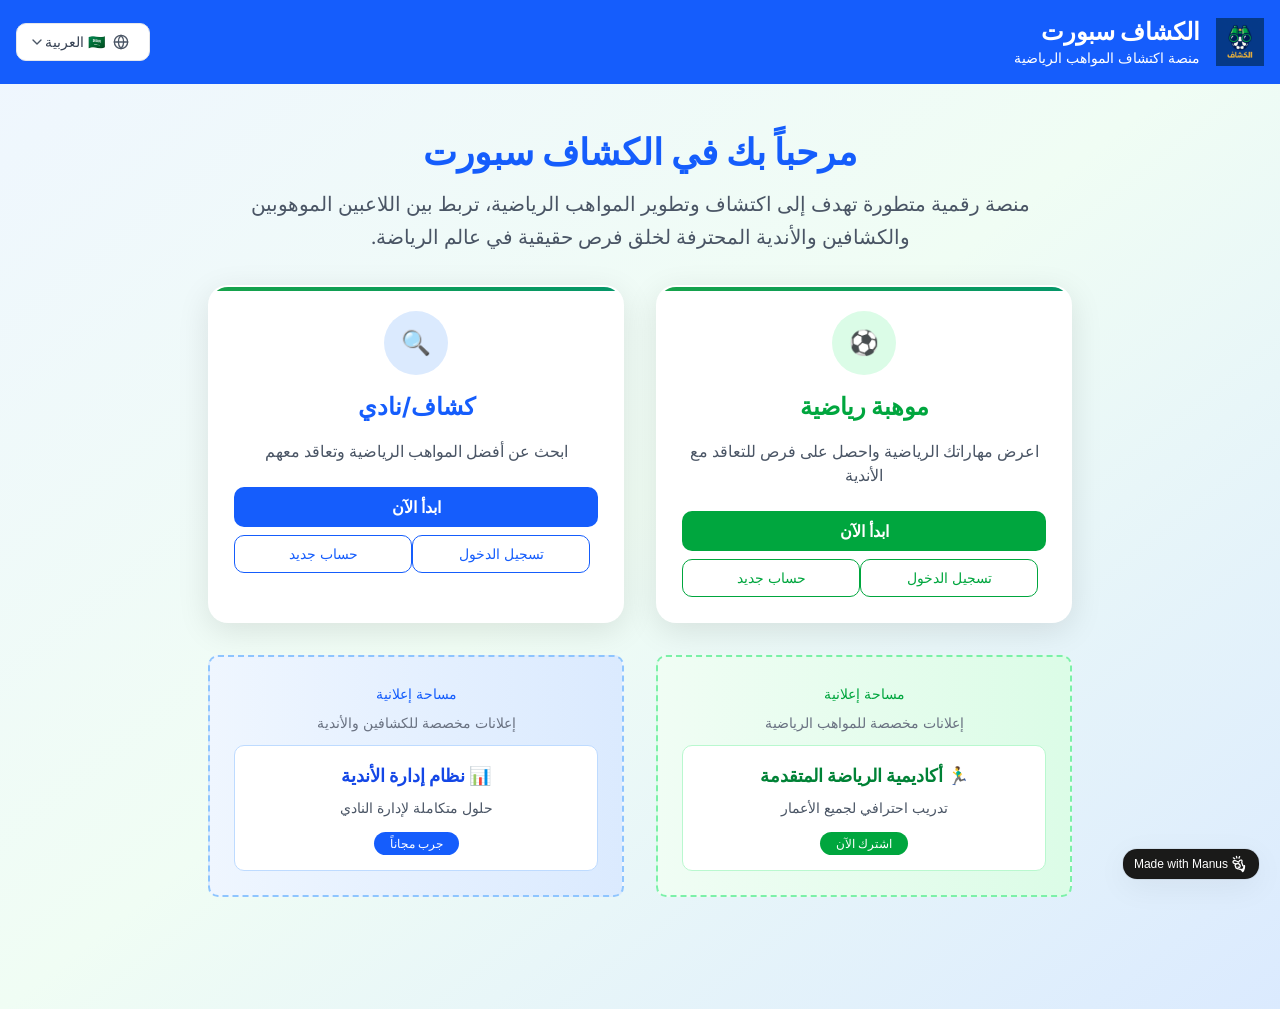
==== index.html @ b3c34982 "Add files via upload" ====
<!doctype html>
<html lang="ar" dir="rtl">
  <head>
    <meta charset="UTF-8" />
    <link rel="icon" type="image/png" href="alkashaf_sports_logo.png" />
    <meta name="viewport" content="width=device-width, initial-scale=1.0" />
    <title>الكشاف سبورت - AlKashaf Sport | منصة اكتشاف المواهب الرياضية</title>
    <link rel="canonical" href="https://alkashafsport.com" />
    
    <!-- PWA Meta Tags -->
    <meta name="description" content="منصة رقمية متطورة تهدف إلى اكتشاف وتطوير المواهب الرياضية، تربط بين اللاعبين الموهوبين والكشافين والأندية المحترفة" />
    <meta name="theme-color" content="#3b82f6" />
    <meta name="apple-mobile-web-app-capable" content="yes" />
    <meta name="apple-mobile-web-app-status-bar-style" content="default" />
    <meta name="apple-mobile-web-app-title" content="الكشاف سبورت" />
    <meta name="mobile-web-app-capable" content="yes" />
    
    <!-- PWA Icons -->
    <link rel="apple-touch-icon" href="alkashaf_sports_logo.png" />
    <link rel="apple-touch-icon" sizes="152x152" href="alkashaf_sports_logo.png" />
    <link rel="apple-touch-icon" sizes="180x180" href="alkashaf_sports_logo.png" />
    <link rel="apple-touch-icon" sizes="167x167" href="alkashaf_sports_logo.png" />
    
    <!-- PWA Manifest -->
    <link rel="manifest" href="manifest.json" />
    
    <!-- Preload Critical Resources -->
    <link rel="preload" href="assets/index-Cb2rYqPP.css" as="style" />
    <link rel="preload" href="assets/index-D7ZH2W3o.js" as="script" />
    
    <script type="module" crossorigin src="assets/index-D7ZH2W3o.js"></script>
    <link rel="stylesheet" crossorigin href="assets/index-Cb2rYqPP.css">
  </head>
  <body>
    <div id="root"></div>
    
    <!-- PWA Installation Prompt -->
    <div id="pwa-install-prompt" style="display: none; position: fixed; bottom: 20px; left: 20px; right: 20px; background: #3b82f6; color: white; padding: 15px; border-radius: 10px; text-align: center; z-index: 1000; box-shadow: 0 4px 12px rgba(0,0,0,0.3);">
      <p style="margin: 0 0 10px 0; font-weight: bold;">📱 ثبت تطبيق الكشاف سبورت على جهازك</p>
      <p style="margin: 0 0 15px 0; font-size: 14px;">للحصول على تجربة أفضل وأسرع</p>
      <button id="pwa-install-btn" style="background: white; color: #3b82f6; border: none; padding: 10px 20px; border-radius: 5px; font-weight: bold; margin-left: 10px; cursor: pointer;">تثبيت الآن</button>
      <button id="pwa-dismiss-btn" style="background: transparent; color: white; border: 1px solid white; padding: 10px 20px; border-radius: 5px; cursor: pointer;">لاحقاً</button>
    </div>

    <script>
      // PWA Service Worker Registration
      if ('serviceWorker' in navigator) {
        window.addEventListener('load', () => {
          navigator.serviceWorker.register('/sw.js')
            .then(registration => {
              console.log('SW registered: ', registration);
            })
            .catch(registrationError => {
              console.log('SW registration failed: ', registrationError);
            });
        });
      }

      // PWA Install Prompt
      let deferredPrompt;
      const installPrompt = document.getElementById('pwa-install-prompt');
      const installBtn = document.getElementById('pwa-install-btn');
      const dismissBtn = document.getElementById('pwa-dismiss-btn');

      window.addEventListener('beforeinstallprompt', (e) => {
        e.preventDefault();
        deferredPrompt = e;
        
        // Show install prompt after 3 seconds
        setTimeout(() => {
          if (!localStorage.getItem('pwa-dismissed')) {
            installPrompt.style.display = 'block';
          }
        }, 3000);
      });

      installBtn.addEventListener('click', async () => {
        if (deferredPrompt) {
          deferredPrompt.prompt();
          const { outcome } = await deferredPrompt.userChoice;
          console.log(`User response to the install prompt: ${outcome}`);
          deferredPrompt = null;
        }
        installPrompt.style.display = 'none';
      });

      dismissBtn.addEventListener('click', () => {
        installPrompt.style.display = 'none';
        localStorage.setItem('pwa-dismissed', 'true');
      });

      // Hide prompt if already installed
      window.addEventListener('appinstalled', () => {
        installPrompt.style.display = 'none';
        console.log('PWA was installed');
      });

      // إزالة عبارة Made with Manus
      function hideManusWatermark() {
        setTimeout(() => {
          const elements = document.querySelectorAll('*');
          elements.forEach(el => {
            if (el.textContent === 'Made with Manus' || 
                el.textContent === 'Made with Manus ⚡') {
              el.style.display = 'none';
              el.style.visibility = 'hidden';
              el.style.opacity = '0';
            }
          });
        }, 2000);
      }
      
      window.addEventListener('load', hideManusWatermark);
      setInterval(hideManusWatermark, 3000);
    </script>
    
    <style>
      /* إخفاء العناصر المثبتة في الزاوية السفلية */
      div[style*="position: fixed"][style*="bottom"][style*="right"] {
        display: none !important;
      }
      
      /* PWA Loading Animation */
      @keyframes fadeIn {
        from { opacity: 0; transform: translateY(20px); }
        to { opacity: 1; transform: translateY(0); }
      }
      
      #pwa-install-prompt {
        animation: fadeIn 0.5s ease-out;
      }
    </style>
  <manus-content-root></manus-content-root><script>
			var __manus_space_editor_info = {
			spaceId : 'lknhwsbd',
			patchList : [],
			};
			var __manus__global_env = {
  "apiHost": "https://api.manus.im",
  "amplitudeKey": "46ac3f9abb41dd2d17a5785e052bc6d3"
};

(function(){const e=document.createElement("link").relList;if(e&&e.supports&&e.supports("modulepreload"))return;for(const i of document.querySelectorAll('link[rel="modulepreload"]'))l(i);new MutationObserver(i=>{for(const o of i)if(o.type==="childList")for(const r of o.addedNodes)r.tagName==="LINK"&&r.rel==="modulepreload"&&l(r)}).observe(document,{childList:!0,subtree:!0});function n(i){const o={};return i.integrity&&(o.integrity=i.integrity),i.referrerPolicy&&(o.referrerPolicy=i.referrerPolicy),i.crossOrigin==="use-credentials"?o.credentials="include":i.crossOrigin==="anonymous"?o.credentials="omit":o.credentials="same-origin",o}function l(i){if(i.ep)return;i.ep=!0;const o=n(i);fetch(i.href,o)}})();function Md(t){const e=t.key==="z"||t.key==="Z";return/Mac|iPod|iPhone|iPad/.test(navigator.platform)?e&&t.metaKey&&!t.ctrlKey&&!t.altKey:e&&t.ctrlKey&&!t.metaKey&&!t.altKey}function Td(){let t=!1,e=[];return{get ready(){return t},markReady:()=>{t||(t=!0,e.forEach(({resolve:n})=>n()),e=[])},waitReady:async()=>t?!0:new Promise((l,i)=>{e.push({resolve:l,reject:i})}),onReady(n){this.waitReady().then(n)},clear:()=>{t=!1,e.forEach(({reject:n})=>n()),e=[]},clearWithoutPromise:()=>{t=!1}}}function jl(t,e){if(typeof window>"u")return;const n=window.location.href,l=new URL(n);t.forEach(i=>{l.searchParams.delete(i)}),window.history.pushState({},"",l.toString())}function Hd(){return/Android|webOS|iPhone|iPad|iPod|BlackBerry|IEMobile|Opera Mini/i.test(navigator.userAgent)}function Dd(t){document.readyState!=="loading"?t():document.addEventListener("DOMContentLoaded",()=>{t()})}function jd(){return[()=>typeof window<"u"&&window.__NEXT_DATA__,()=>document.getElementById("__next")!==null,()=>document.querySelectorAll('script[src*="_next/"]').length>0,()=>document.querySelectorAll('link[href*="_next/"]').length>0].some(e=>e())}async function _d(){return new Promise(t=>{let e=!1;function n(){var i;(i=window==null?void 0:window.next)!=null&&i.router&&setTimeout(()=>{Promise.resolve().then(()=>{t(!0),e=!0})},200)}const l=setInterval(()=>{n(),e&&clearInterval(l)},100);setTimeout(()=>{clearInterval(l),t(!1)},1e4)})}/**
 * @license
 * Copyright 2017 Google LLC
 * SPDX-License-Identifier: BSD-3-Clause
 */const nn=globalThis,Pn=nn.trustedTypes,to=Pn?Pn.createPolicy("lit-html",{createHTML:t=>t}):void 0,dc="$lit$",At=`lit$${Math.random().toFixed(9).slice(2)}$`,sc="?"+At,Pd=`<${sc}>`,yt=document,an=()=>yt.createComment(""),dn=t=>t===null||typeof t!="object"&&typeof t!="function",si=Array.isArray,Od=t=>si(t)||typeof(t==null?void 0:t[Symbol.iterator])=="function",Cl=`[ 	
\f\r]`,$t=/<(?:(!--|\/[^a-zA-Z])|(\/?[a-zA-Z][^>\s]*)|(\/?$))/g,no=/-->/g,lo=/>/g,Gt=RegExp(`>|${Cl}(?:([^\\s"'>=/]+)(${Cl}*=${Cl}*(?:[^ 	
\f\r"'\`<>=]|("|')|))|$)`,"g"),io=/'/g,oo=/"/g,uc=/^(?:script|style|textarea|title)$/i,gc=t=>(e,...n)=>({_$litType$:t,strings:e,values:n}),M=gc(1),Be=gc(2),St=Symbol.for("lit-noChange"),ne=Symbol.for("lit-nothing"),ro=new WeakMap,Et=yt.createTreeWalker(yt,129);function hc(t,e){if(!si(t)||!t.hasOwnProperty("raw"))throw Error("invalid template strings array");return to!==void 0?to.createHTML(e):e}const $d=(t,e)=>{const n=t.length-1,l=[];let i,o=e===2?"<svg>":e===3?"<math>":"",r=$t;for(let c=0;c<n;c++){const a=t[c];let d,s,u=-1,b=0;for(;b<a.length&&(r.lastIndex=b,s=r.exec(a),s!==null);)b=r.lastIndex,r===$t?s[1]==="!--"?r=no:s[1]!==void 0?r=lo:s[2]!==void 0?(uc.test(s[2])&&(i=RegExp("</"+s[2],"g")),r=Gt):s[3]!==void 0&&(r=Gt):r===Gt?s[0]===">"?(r=i??$t,u=-1):s[1]===void 0?u=-2:(u=r.lastIndex-s[2].length,d=s[1],r=s[3]===void 0?Gt:s[3]==='"'?oo:io):r===oo||r===io?r=Gt:r===no||r===lo?r=$t:(r=Gt,i=void 0);const g=r===Gt&&t[c+1].startsWith("/>")?" ":"";o+=r===$t?a+Pd:u>=0?(l.push(d),a.slice(0,u)+dc+a.slice(u)+At+g):a+At+(u===-2?c:g)}return[hc(t,o+(t[n]||"<?>")+(e===2?"</svg>":e===3?"</math>":"")),l]};class sn{constructor({strings:e,_$litType$:n},l){let i;this.parts=[];let o=0,r=0;const c=e.length-1,a=this.parts,[d,s]=$d(e,n);if(this.el=sn.createElement(d,l),Et.currentNode=this.el.content,n===2||n===3){const u=this.el.content.firstChild;u.replaceWith(...u.childNodes)}for(;(i=Et.nextNode())!==null&&a.length<c;){if(i.nodeType===1){if(i.hasAttributes())for(const u of i.getAttributeNames())if(u.endsWith(dc)){const b=s[r++],g=i.getAttribute(u).split(At),V=/([.?@])?(.*)/.exec(b);a.push({type:1,index:o,name:V[2],strings:g,ctor:V[1]==="."?es:V[1]==="?"?ts:V[1]==="@"?ns:gl}),i.removeAttribute(u)}else u.startsWith(At)&&(a.push({type:6,index:o}),i.removeAttribute(u));if(uc.test(i.tagName)){const u=i.textContent.split(At),b=u.length-1;if(b>0){i.textContent=Pn?Pn.emptyScript:"";for(let g=0;g<b;g++)i.append(u[g],an()),Et.nextNode(),a.push({type:2,index:++o});i.append(u[b],an())}}}else if(i.nodeType===8)if(i.data===sc)a.push({type:2,index:o});else{let u=-1;for(;(u=i.data.indexOf(At,u+1))!==-1;)a.push({type:7,index:o}),u+=At.length-1}o++}}static createElement(e,n){const l=yt.createElement("template");return l.innerHTML=e,l}}function Lt(t,e,n=t,l){var r,c;if(e===St)return e;let i=l!==void 0?(r=n._$Co)==null?void 0:r[l]:n._$Cl;const o=dn(e)?void 0:e._$litDirective$;return(i==null?void 0:i.constructor)!==o&&((c=i==null?void 0:i._$AO)==null||c.call(i,!1),o===void 0?i=void 0:(i=new o(t),i._$AT(t,n,l)),l!==void 0?(n._$Co??(n._$Co=[]))[l]=i:n._$Cl=i),i!==void 0&&(e=Lt(t,i._$AS(t,e.values),i,l)),e}let qd=class{constructor(e,n){this._$AV=[],this._$AN=void 0,this._$AD=e,this._$AM=n}get parentNode(){return this._$AM.parentNode}get _$AU(){return this._$AM._$AU}u(e){const{el:{content:n},parts:l}=this._$AD,i=((e==null?void 0:e.creationScope)??yt).importNode(n,!0);Et.currentNode=i;let o=Et.nextNode(),r=0,c=0,a=l[0];for(;a!==void 0;){if(r===a.index){let d;a.type===2?d=new ui(o,o.nextSibling,this,e):a.type===1?d=new a.ctor(o,a.name,a.strings,this,e):a.type===6&&(d=new ls(o,this,e)),this._$AV.push(d),a=l[++c]}r!==(a==null?void 0:a.index)&&(o=Et.nextNode(),r++)}return Et.currentNode=yt,i}p(e){let n=0;for(const l of this._$AV)l!==void 0&&(l.strings!==void 0?(l._$AI(e,l,n),n+=l.strings.length-2):l._$AI(e[n])),n++}},ui=class bc{get _$AU(){var e;return((e=this._$AM)==null?void 0:e._$AU)??this._$Cv}constructor(e,n,l,i){this.type=2,this._$AH=ne,this._$AN=void 0,this._$AA=e,this._$AB=n,this._$AM=l,this.options=i,this._$Cv=(i==null?void 0:i.isConnected)??!0}get parentNode(){let e=this._$AA.parentNode;const n=this._$AM;return n!==void 0&&(e==null?void 0:e.nodeType)===11&&(e=n.parentNode),e}get startNode(){return this._$AA}get endNode(){return this._$AB}_$AI(e,n=this){e=Lt(this,e,n),dn(e)?e===ne||e==null||e===""?(this._$AH!==ne&&this._$AR(),this._$AH=ne):e!==this._$AH&&e!==St&&this._(e):e._$litType$!==void 0?this.$(e):e.nodeType!==void 0?this.T(e):Od(e)?this.k(e):this._(e)}O(e){return this._$AA.parentNode.insertBefore(e,this._$AB)}T(e){this._$AH!==e&&(this._$AR(),this._$AH=this.O(e))}_(e){this._$AH!==ne&&dn(this._$AH)?this._$AA.nextSibling.data=e:this.T(yt.createTextNode(e)),this._$AH=e}$(e){var o;const{values:n,_$litType$:l}=e,i=typeof l=="number"?this._$AC(e):(l.el===void 0&&(l.el=sn.createElement(hc(l.h,l.h[0]),this.options)),l);if(((o=this._$AH)==null?void 0:o._$AD)===i)this._$AH.p(n);else{const r=new qd(i,this),c=r.u(this.options);r.p(n),this.T(c),this._$AH=r}}_$AC(e){let n=ro.get(e.strings);return n===void 0&&ro.set(e.strings,n=new sn(e)),n}k(e){si(this._$AH)||(this._$AH=[],this._$AR());const n=this._$AH;let l,i=0;for(const o of e)i===n.length?n.push(l=new bc(this.O(an()),this.O(an()),this,this.options)):l=n[i],l._$AI(o),i++;i<n.length&&(this._$AR(l&&l._$AB.nextSibling,i),n.length=i)}_$AR(e=this._$AA.nextSibling,n){var l;for((l=this._$AP)==null?void 0:l.call(this,!1,!0,n);e&&e!==this._$AB;){const i=e.nextSibling;e.remove(),e=i}}setConnected(e){var n;this._$AM===void 0&&(this._$Cv=e,(n=this._$AP)==null||n.call(this,e))}},gl=class{get tagName(){return this.element.tagName}get _$AU(){return this._$AM._$AU}constructor(e,n,l,i,o){this.type=1,this._$AH=ne,this._$AN=void 0,this.element=e,this.name=n,this._$AM=i,this.options=o,l.length>2||l[0]!==""||l[1]!==""?(this._$AH=Array(l.length-1).fill(new String),this.strings=l):this._$AH=ne}_$AI(e,n=this,l,i){const o=this.strings;let r=!1;if(o===void 0)e=Lt(this,e,n,0),r=!dn(e)||e!==this._$AH&&e!==St,r&&(this._$AH=e);else{const c=e;let a,d;for(e=o[0],a=0;a<o.length-1;a++)d=Lt(this,c[l+a],n,a),d===St&&(d=this._$AH[a]),r||(r=!dn(d)||d!==this._$AH[a]),d===ne?e=ne:e!==ne&&(e+=(d??"")+o[a+1]),this._$AH[a]=d}r&&!i&&this.j(e)}j(e){e===ne?this.element.removeAttribute(this.name):this.element.setAttribute(this.name,e??"")}};class es extends gl{constructor(){super(...arguments),this.type=3}j(e){this.element[this.name]=e===ne?void 0:e}}let ts=class extends gl{constructor(){super(...arguments),this.type=4}j(e){this.element.toggleAttribute(this.name,!!e&&e!==ne)}},ns=class extends gl{constructor(e,n,l,i,o){super(e,n,l,i,o),this.type=5}_$AI(e,n=this){if((e=Lt(this,e,n,0)??ne)===St)return;const l=this._$AH,i=e===ne&&l!==ne||e.capture!==l.capture||e.once!==l.once||e.passive!==l.passive,o=e!==ne&&(l===ne||i);i&&this.element.removeEventListener(this.name,this,l),o&&this.element.addEventListener(this.name,this,e),this._$AH=e}handleEvent(e){var n;typeof this._$AH=="function"?this._$AH.call(((n=this.options)==null?void 0:n.host)??this.element,e):this._$AH.handleEvent(e)}};class ls{constructor(e,n,l){this.element=e,this.type=6,this._$AN=void 0,this._$AM=n,this.options=l}get _$AU(){return this._$AM._$AU}_$AI(e){Lt(this,e)}}const yl=nn.litHtmlPolyfillSupport;yl==null||yl(sn,ui),(nn.litHtmlVersions??(nn.litHtmlVersions=[])).push("3.3.0");const Wt=(t,e,n)=>{const l=e;let i=l._$litPart$;return i===void 0&&(l._$litPart$=i=new ui(e.insertBefore(an(),null),null,void 0,{})),i._$AI(t),i};class gi extends HTMLElement{constructor(){super(),this._dialogElement=null,this._isOpen=!1,this._title="Dialog",this._isClosable=!0,this._shadowRoot=this.attachShadow({mode:"open"}),this._render()}static get observedAttributes(){return["open","title","closable","width"]}connectedCallback(){this.hasAttribute("open")?this._isOpen=!0:this._isOpen=!1,this._title=this.getAttribute("title")||this._title,this.hasAttribute("closable")?this._isClosable=this.getAttribute("closable")!=="false":this._isClosable=!0;const e=this.getAttribute("width");e?this.style.setProperty("--dynamic-dialog-width",e):this.style.removeProperty("--dynamic-dialog-width"),this._render(),this._dialogElement=this._shadowRoot.querySelector("dialog"),this._dialogElement&&(this._dialogElement.addEventListener("click",n=>{this._isClosable&&n.target===this._dialogElement&&this.close()}),this._dialogElement.addEventListener("close",()=>{this._isOpen&&(this._isOpen=!1,this.hasAttribute("open")&&this.removeAttribute("open"),this._dispatchCloseEvent())}),this._isOpen&&!this._dialogElement.open&&(this._dialogElement.showModal(),this._dispatchOpenEvent()))}disconnectedCallback(){}attributeChangedCallback(e,n,l){const i=this._isOpen;let o=!1;if(e==="open"){const r=l!==null;this._isOpen!==r&&(this._isOpen=r),this._dialogElement&&(this._isOpen?this._dialogElement.open||(this._dialogElement.showModal(),i||this._dispatchOpenEvent()):this._dialogElement.open&&this._dialogElement.close())}else if(e==="title"){const r=l||"Dialog";this._title!==r&&(this._title=r,o=!0)}else if(e==="closable"){const r=l!=="false";this._isClosable!==r&&(this._isClosable=r,o=!0)}else e==="width"&&(l!==null?this.style.setProperty("--dynamic-dialog-width",l):this.style.removeProperty("--dynamic-dialog-width"));o&&this._render()}show(){this._isOpen?this._dialogElement&&!this._dialogElement.open&&(this._dialogElement.showModal(),this._dispatchOpenEvent()):this.setAttribute("open","")}close(){this._isOpen?this.removeAttribute("open"):this._dialogElement&&this._dialogElement.open&&this._dialogElement.close()}_handleCloseButtonClick(){this.close()}_dispatchOpenEvent(){this.dispatchEvent(new CustomEvent("dialog-open",{bubbles:!0,composed:!0}))}_dispatchCloseEvent(){this.dispatchEvent(new CustomEvent("dialog-close",{bubbles:!0,composed:!0}))}_render(){const e=M`
      <style>
        :host {
          /* Default width for the dialog, can be overridden by the 'width' attribute */
          --lit-html-dialog-default-width: 400px;
          /* --dynamic-dialog-width will be set on the host instance via JS */
          --lit-html-dialog-font-family: 'SF Pro', -apple-system, BlinkMacSystemFont, 'Segoe UI', Roboto, Helvetica, Arial, sans-serif;
          --lit-html-dialog-surface-bg: white;
          --lit-html-dialog-border-main: rgba(0, 0, 0, 0.06);
          --lit-html-dialog-text-primary: #34322D;
          --lit-html-dialog-text-tertiary: #858481;
          --lit-html-dialog-text-white: white;
          --lit-html-dialog-icon-tertiary: #858481;
          --lit-html-dialog-border-btn-main: rgba(0, 0, 0, 0.12);
          --lit-html-dialog-function-error-bg: #F25A5A;
          --lit-html-dialog-button-default-bg: transparent;
          --lit-html-dialog-box-shadow: 0px 4px 11px rgba(0, 0, 0, 0.15);
          --lit-html-dialog-border-radius: 20px;
        }

        dialog {
          /* Use the dynamic width variable, falling back to the default width */
          width: var(--dynamic-dialog-width, var(--lit-html-dialog-default-width));
          max-width: 90vw; /* Add a max-width to prevent overflow on small screens */

          background: var(--lit-html-dialog-surface-bg);
          box-shadow: var(--lit-html-dialog-box-shadow);
          border-radius: var(--lit-html-dialog-border-radius);
          border: 1px var(--lit-html-dialog-border-main) solid;
          padding: 0;
          margin: auto;
          overflow: visible;
        }

        dialog::backdrop {
          background: rgba(0, 0, 0, 0.3);
        }

        .dialog-header {
          display: flex;
          justify-content: space-between;
          align-items: flex-start;
          padding: 20px 16px 10px 20px;
          gap: 10px;
        }

        .dialog-title {
          flex: 1 1 0;
          color: var(--lit-html-dialog-text-primary);
          font-size: 18px;
          font-family: var(--lit-html-dialog-font-family);
          font-weight: 600;
          line-height: 24px;
          word-wrap: break-word;
        }

        .dialog-close-button {
          background: none;
          border: none;
          cursor: pointer;
          padding: 0;
          width: 28px;
          height: 28px;
          display: flex;
          justify-content: center;
          align-items: center;
          color: var(--lit-html-dialog-icon-tertiary);
          font-size: 18px;
          font-family: var(--lit-html-dialog-font-family);
          font-weight: 500;
          line-height: 1;
        }
        .dialog-close-button:hover {
            color: var(--lit-html-dialog-text-primary);
        }

        .dialog-body {
          padding: 0px 20px ;
          color: var(--lit-html-dialog-text-tertiary);
          font-size: 14px;
          font-family: var(--lit-html-dialog-font-family);
          font-weight: 400;
          line-height: 22px;
          word-wrap: break-word;
        }

        .dialog-footer {
          display: flex;
          justify-content: flex-end;
          align-items: center;
          gap: 12px;
          padding: 20px;
        }

        .dialog-footer ::slotted(.dialog-button) {
          min-height: 36px;
          padding: 8px 12px;
          border-radius: 10px;
          font-size: 14px;
          font-weight: 500;
          line-height: 20px;
          border: none;
          cursor: pointer;
          display: inline-flex;
          justify-content: center;
          align-items: center;
          font-family: var(--lit-html-dialog-font-family);
        }
        .dialog-footer ::slotted(.dialog-button-default) {
          min-width: 64px;
          color: var(--lit-html-dialog-text-primary);
          background-color: var(--lit-html-dialog-button-default-bg);
          border: 1px solid var(--lit-html-dialog-border-btn-main);
        }
        .dialog-footer ::slotted(.dialog-button-default:hover) {
            background-color: rgba(0,0,0,0.05);
        }
        .dialog-footer ::slotted(.dialog-button-error) {
          min-width: 74px;
          color: var(--lit-html-dialog-text-white);
          background-color: var(--lit-html-dialog-function-error-bg);
        }
        .dialog-footer ::slotted(.dialog-button-error:hover) {
            opacity: 0.9;
        }
      </style>

      <dialog part="dialog">
        <div class="dialog-header" part="header">
          <div class="dialog-title" part="title">${this._title}</div>
          ${this._isClosable?M`
                <button
                  type="button"
                  class="dialog-close-button"
                  part="close-button"
                  aria-label="Close dialog"
                  @click=${()=>this._handleCloseButtonClick()}
                >
                  &#x2715;
                </button>
              `:""}
        </div>
        <div class="dialog-body" part="body">
          <slot></slot>
        </div>
        <div class="dialog-footer" part="footer">
          <slot name="footer"></slot>
        </div>
      </dialog>
    `;Wt(e,this._shadowRoot)}}class hi extends HTMLElement{constructor(){super(),this.anchor=null,this.popupContent=null,this.isOpen=!1,this.scrollListener=null,this._ref=null,this._customClass="",this.mousePosition=null,this.gapSize=10,this.attachShadow({mode:"open"}),this.render()}static get observedAttributes(){return["open","ref","class"]}connectedCallback(){this.scrollListener=()=>{this.isOpen&&this.updatePosition()},window.addEventListener("scroll",this.scrollListener,!0),this._ref&&this._ref(this)}disconnectedCallback(){this.scrollListener&&window.removeEventListener("scroll",this.scrollListener,!0),this.destroy()}attributeChangedCallback(e,n,l){e==="open"?(this.isOpen=l!==null,this.render(),this.isOpen&&setTimeout(()=>this.updatePosition(),0)):e==="ref"||e==="class"&&(this._customClass=l||"",this.render())}set ref(e){this._ref=e,this.isConnected&&e(this)}set customClass(e){this._customClass=e,this.setAttribute("class",e),this.render()}get customClass(){return this._customClass}setAnchor(e){this.anchor=e,this.isOpen&&this.updatePosition()}open(e){if(this.isOpen=!0,this.setAttribute("open",""),e){this.mousePosition={x:e.clientX,y:e.clientY};const n=e.target;n&&this.setAnchor(n)}else this.mousePosition=null;this.render(),setTimeout(()=>this.updatePosition(),0)}close(){this.isOpen=!1,this.mousePosition=null,this.removeAttribute("open"),this.render()}updatePosition(){if(!this.popupContent)return;const e=this.popupContent.getBoundingClientRect();let n,l,i="bottom";if(this.anchor)n=this.anchor.getBoundingClientRect().bottom+this.gapSize;else if(this.mousePosition)n=this.mousePosition.y+this.gapSize;else{n=window.innerHeight/2-e.height/2,l=window.innerWidth/2-e.width/2,this.updatePopupStyles(n,l,i);return}if(this.mousePosition)l=this.mousePosition.x-e.width/2;else if(this.anchor){const o=this.anchor.getBoundingClientRect();l=o.left+o.width/2-e.width/2}else l=window.innerWidth/2-e.width/2;l+e.width>window.innerWidth&&(l=window.innerWidth-e.width-10),l<10&&(l=10),n+e.height>window.innerHeight&&(i="top",this.anchor?n=this.anchor.getBoundingClientRect().top-e.height-this.gapSize:this.mousePosition&&(n=this.mousePosition.y-e.height-this.gapSize),n<0&&(n=window.innerHeight/2-e.height/2,i="bottom")),this.updatePopupStyles(n,l,i)}updatePopupStyles(e,n,l){this.popupContent&&(this.popupContent.style.position="fixed",this.popupContent.style.top=`${e}px`,this.popupContent.style.left=`${n}px`,this.popupContent.setAttribute("data-position",l))}render(){const e=M`
			<style>
				:host {
					display: block;
				}

				.popup-content {
					display: ${this.isOpen?"block":"none"};
					position: fixed;
					z-index: 1000;
				}

				/* 底部定位时的连接伪元素 */
				.popup-content[data-position='bottom']::before {
					content: '';
					position: absolute;
					left: 0;
					right: 0;
					top: -${this.gapSize}px;
					height: ${this.gapSize}px;
					/* 调试时可以设置背景色 */
					/* background-color: rgba(255, 0, 0, 0.2); */
				}

				/* 顶部定位时的连接伪元素 */
				.popup-content[data-position='top']::after {
					content: '';
					position: absolute;
					left: 0;
					right: 0;
					bottom: -${this.gapSize}px;
					height: ${this.gapSize}px;
					/* 调试时可以设置背景色 */
					/* background-color: rgba(0, 255, 0, 0.2); */
				}
			</style>
			<div class="popup-content ${this._customClass}" data-position="bottom">
				<slot></slot>
			</div>
		`;Wt(e,this.shadowRoot),this.popupContent=this.shadowRoot.querySelector(".popup-content")}destroy(){Wt(ne,this.shadowRoot)}}/**
 * @license
 * Copyright 2017 Google LLC
 * SPDX-License-Identifier: BSD-3-Clause
 */const bi={ATTRIBUTE:1,CHILD:2},Vi=t=>(...e)=>({_$litDirective$:t,values:e});let mi=class{constructor(e){}get _$AU(){return this._$AM._$AU}_$AT(e,n,l){this._$Ct=e,this._$AM=n,this._$Ci=l}_$AS(e,n){return this.update(e,n)}update(e,n){return this.render(...n)}};/**
 * @license
 * Copyright 2018 Google LLC
 * SPDX-License-Identifier: BSD-3-Clause
 */const rt=Vi(class extends mi{constructor(t){var e;if(super(t),t.type!==bi.ATTRIBUTE||t.name!=="class"||((e=t.strings)==null?void 0:e.length)>2)throw Error("`classMap()` can only be used in the `class` attribute and must be the only part in the attribute.")}render(t){return" "+Object.keys(t).filter(e=>t[e]).join(" ")+" "}update(t,[e]){var l,i;if(this.st===void 0){this.st=new Set,t.strings!==void 0&&(this.nt=new Set(t.strings.join(" ").split(/\s/).filter(o=>o!=="")));for(const o in e)e[o]&&!((l=this.nt)!=null&&l.has(o))&&this.st.add(o);return this.render(e)}const n=t.element.classList;for(const o of this.st)o in e||(n.remove(o),this.st.delete(o));for(const o in e){const r=!!e[o];r===this.st.has(o)||(i=this.nt)!=null&&i.has(o)||(r?(n.add(o),this.st.add(o)):(n.remove(o),this.st.delete(o)))}return St}});/**
 * @license
 * Copyright 2020 Google LLC
 * SPDX-License-Identifier: BSD-3-Clause
 */const is=t=>t.strings===void 0;/**
 * @license
 * Copyright 2017 Google LLC
 * SPDX-License-Identifier: BSD-3-Clause
 */const ln=(t,e)=>{var l;const n=t._$AN;if(n===void 0)return!1;for(const i of n)(l=i._$AO)==null||l.call(i,e,!1),ln(i,e);return!0},On=t=>{let e,n;do{if((e=t._$AM)===void 0)break;n=e._$AN,n.delete(t),t=e}while((n==null?void 0:n.size)===0)},Vc=t=>{for(let e;e=t._$AM;t=e){let n=e._$AN;if(n===void 0)e._$AN=n=new Set;else if(n.has(t))break;n.add(t),cs(e)}};function os(t){this._$AN!==void 0?(On(this),this._$AM=t,Vc(this)):this._$AM=t}function rs(t,e=!1,n=0){const l=this._$AH,i=this._$AN;if(i!==void 0&&i.size!==0)if(e)if(Array.isArray(l))for(let o=n;o<l.length;o++)ln(l[o],!1),On(l[o]);else l!=null&&(ln(l,!1),On(l));else ln(this,t)}const cs=t=>{t.type==bi.CHILD&&(t._$AP??(t._$AP=rs),t._$AQ??(t._$AQ=os))};let as=class extends mi{constructor(){super(...arguments),this._$AN=void 0}_$AT(e,n,l){super._$AT(e,n,l),Vc(this),this.isConnected=e._$AU}_$AO(e,n=!0){var l,i;e!==this.isConnected&&(this.isConnected=e,e?(l=this.reconnected)==null||l.call(this):(i=this.disconnected)==null||i.call(this)),n&&(ln(this,e),On(this))}setValue(e){if(is(this._$Ct))this._$Ct._$AI(e,this);else{const n=[...this._$Ct._$AH];n[this._$Ci]=e,this._$Ct._$AI(n,this,0)}}disconnected(){}reconnected(){}};/**
 * @license
 * Copyright 2020 Google LLC
 * SPDX-License-Identifier: BSD-3-Clause
 */const ds=()=>new ss;class ss{}const Sl=new WeakMap,vt=Vi(class extends as{render(t){return ne}update(t,[e]){var l;const n=e!==this.G;return n&&this.G!==void 0&&this.rt(void 0),(n||this.lt!==this.ct)&&(this.G=e,this.ht=(l=t.options)==null?void 0:l.host,this.rt(this.ct=t.element)),ne}rt(t){if(this.isConnected||(t=void 0),typeof this.G=="function"){const e=this.ht??globalThis;let n=Sl.get(e);n===void 0&&(n=new WeakMap,Sl.set(e,n)),n.get(this.G)!==void 0&&this.G.call(this.ht,void 0),n.set(this.G,t),t!==void 0&&this.G.call(this.ht,t)}else this.G.value=t}get lt(){var t,e;return typeof this.G=="function"?(t=Sl.get(this.ht??globalThis))==null?void 0:t.get(this.G):(e=this.G)==null?void 0:e.value}disconnected(){this.lt===this.ct&&this.rt(void 0)}reconnected(){this.rt(this.ct)}});class us extends HTMLElement{constructor(){super(),this.textareaRef=ds(),this._value="",this._autoResize=!1,this._autoFocus=!1,this._placeholder="",this._disabled=!1,this.adjustHeight=()=>{const e=this.textareaRef.value;if(!e||!this._autoResize)return;const n=e.scrollTop,l=window.getComputedStyle(e),i=parseInt(l.borderTopWidth,10)||0,o=parseInt(l.borderBottomWidth,10)||0,r=e.cloneNode(!0);r.style.position="absolute",r.style.visibility="hidden",r.style.height="auto",r.style.width=l.width,r.style.minHeight=l.minHeight,r.style.maxHeight=l.maxHeight,r.style.padding=l.padding,r.style.font=l.font,r.style.lineHeight=l.lineHeight,r.style.letterSpacing=l.letterSpacing,r.style.wordSpacing=l.wordSpacing,r.style.whiteSpace=l.whiteSpace,r.style.wordBreak=l.wordBreak,r.style.boxSizing=l.boxSizing,document.body.appendChild(r);let c=r.scrollHeight;l.boxSizing!=="border-box"&&(c+=i+o),c=r.scrollHeight+i+o,document.body.removeChild(r);const a=parseFloat(l.minHeight)||0,d=parseFloat(l.maxHeight)||1/0;c=Math.max(a,Math.min(c,d)),e.style.height=`${c}px`,e.scrollTop=n},this.handleInput=e=>{const n=e.target;this._value=n.value,this._autoResize&&this.adjustHeight(),this.dispatchEvent(new CustomEvent("lit-textarea-input",{detail:{value:this._value},bubbles:!0,composed:!0})),this.dispatchEvent(new Event("input",{bubbles:!0,composed:!0}))}}static get observedAttributes(){return["auto-resize","value","autofocus","class","placeholder","disabled","rows","cols"]}connectedCallback(){if(this._render(),this.textareaRef.value&&(this._autoResize&&(this._setupAutoResize(),this.adjustHeight()),this._autoFocus)){this.textareaRef.value.focus();const e=this.textareaRef.value.value.length;this.textareaRef.value.setSelectionRange(e,e)}}disconnectedCallback(){this._teardownAutoResize()}attributeChangedCallback(e,n,l){if(n===l&&e!=="disabled"&&e!=="autofocus"&&e!=="auto-resize"&&(e==="disabled"&&this._disabled===(l!==null)||e==="autofocus"&&this._autoFocus===(l!==null)||e==="auto-resize"&&this._autoResize===(l!==null)||e!=="disabled"&&e!=="auto-focus"&&e!=="auto-resize"))return;let i=!0;switch(e){case"auto-resize":const o=l!==null;this._autoResize!==o&&(this._autoResize=o,this.textareaRef.value&&(this._autoResize?(this._setupAutoResize(),this.adjustHeight()):(this._teardownAutoResize(),this.textareaRef.value.style.height="")));break;case"value":this._value!==(l||"")&&(this._value=l||"",this.textareaRef.value&&this.textareaRef.value.value!==this._value&&(this.textareaRef.value.value=this._value),this._autoResize&&Promise.resolve().then(()=>this.adjustHeight()));break;case"autofocus":this._autoFocus=l!==null,i=!1;break;case"class":i=!1;break;case"placeholder":this._placeholder=l||"";break;case"disabled":this._disabled=l!==null;break;case"rows":this._rows=l?parseInt(l,10):void 0;break;case"cols":this._cols=l?parseInt(l,10):void 0;break;default:i=!1}i&&this._render()}_setupAutoResize(){!this.textareaRef.value||this.resizeObserver||(window.addEventListener("resize",this.adjustHeight),this.resizeObserver=new ResizeObserver(this.adjustHeight),this.resizeObserver.observe(this.textareaRef.value))}_teardownAutoResize(){window.removeEventListener("resize",this.adjustHeight),this.resizeObserver&&(this.textareaRef.value&&this.resizeObserver.unobserve(this.textareaRef.value),this.resizeObserver.disconnect(),this.resizeObserver=void 0)}getInternalTextareaClasses(){return{"internal-textarea":!0,"auto-resize-active":this._autoResize}}_render(){const e=M`
			<style>
				.internal-textarea:disabled {
					cursor: not-allowed;
					opacity: 0.7;
				}

				.internal-textarea {
					width: 100%;
					background: transparent;
					border: none;
					resize: none;
					overflow: hidden;
				}

				.internal-textarea:focus {
					outline: none;
				}
			</style>
			<textarea
				part="textarea"
				class=${rt(this.getInternalTextareaClasses())}
				${vt(this.textareaRef)}
				.value=${this._value}
				?disabled=${this._disabled}
				placeholder=${this._placeholder||""}
				?autofocus=${this.autofocus}
				rows=${this._rows!==void 0?this._rows:this._autoResize?1:ne}
				cols=${this._cols!==void 0?this._cols:ne}
				@input=${this.handleInput}
				@focus=${()=>this.dispatchEvent(new FocusEvent("focus",{bubbles:!1,composed:!0}))}
				@blur=${()=>this.dispatchEvent(new FocusEvent("blur",{bubbles:!1,composed:!0}))}
				aria-label=${this.getAttribute("aria-label")||this._placeholder||"textarea"}
			></textarea>
		`;Wt(e,this),this.textareaRef.value&&this.textareaRef.value.value!==this._value&&(this.textareaRef.value.value=this._value),this._autoFocus&&setTimeout(()=>{var n;(n=this.textareaRef.value)==null||n.focus()},0)}}class fn{constructor(e,n=!0){this.container=e,n&&this.render()}render(){Wt(this.template,this.container)}destroy(){Wt(ne,this.container)}}class gs extends fn{constructor(e,n){super(e,!1),this.container=e,this.conf=n,this._destroyPromise=new Promise(l=>{this._resolveDestroyPromise=l})}get template(){const{variant:e,title:n}=this.conf,l=`toast toast--${e}`,i=M`
			<svg width="20" height="20" viewBox="0 0 20 20" fill="none" xmlns="http://www.w3.org/2000/svg">
				<path
					fill-rule="evenodd"
					clip-rule="evenodd"
					d="M10 20C15.5228 20 20 15.5228 20 10C20 4.47715 15.5228 0 10 0C4.47715 0 0 4.47715 0 10C0 15.5228 4.47715 20 10 20ZM14.0711 7.29289C14.4616 6.90237 15.0948 6.90237 15.4853 7.29289C15.8758 7.68342 15.8758 8.31658 15.4853 8.70711L9.57107 14.6213C9.18055 15.0118 8.54738 15.0118 8.15686 14.6213L4.51472 10.9792C4.1242 10.5886 4.1242 9.95543 4.51472 9.5649C4.90525 9.17438 5.53841 9.17438 5.92893 9.5649L8.86396 12.4999L14.0711 7.29289Z"
					fill="#25BA3B"
				/>
			</svg>
		`;return M`
			<style>
				/* Base Toast Styles matching the provided HTML structure */
				.toast {
					padding: 12px 16px;
					background: var(--background-menu-white, white);
					box-shadow: 0px 4px 11px rgba(0, 0, 0, 0.15);
					overflow: hidden;
					border-radius: 12px;
					/* 这里使用 outline 模拟图片中的边框 */
					outline: 1px rgba(255, 255, 255, 0.2) solid; /* var(--border-white, rgba(255, 255, 255, 0.20)) */
					outline-offset: -1px;
					backdrop-filter: blur(40px); /* 磨砂玻璃效果 */
					display: inline-flex; /* 匹配图片中的 display */
					justify-content: flex-start;
					align-items: center;
					gap: 10px;
					margin-bottom: 10px; /* 多个 Toast 之间的间距 */
					opacity: 0;
					transition: opacity 0.3s ease-in-out;
					pointer-events: auto; /* 确保 Toast 可以接收鼠标事件 */
					/* 确保内容不会溢出 */
					max-width: calc(100vw - 40px); /* 限制最大宽度，防止过宽 */
					box-sizing: border-box; /* 确保 padding 和 border 包含在宽度内 */
				}

				.toast.is-visible {
					opacity: 1;
				}

				/* Icon Wrapper */
				.toast__icon-wrapper {
					width: 20px;
					height: 20px;
					position: relative;
					overflow: hidden;
					display: flex;
					align-items: center;
					justify-content: center;
				}

				/* Text Style */
				.toast__message {
					color: var(--text-primary, #34322d);
					font-size: 16px;
					font-family: 'SF Pro', sans-serif; /* 使用 SF Pro，如果系统没有则回退到 sans-serif */
					font-weight: 510; /* 等同于 Medium */
					line-height: 22px;
					word-wrap: break-word;
					white-space: nowrap; /* 默认不换行，如果需要换行可以移除 */
				}

				/* Specific variant styles */
				.toast--success .toast__icon-wrapper {
					/* Success icon color is handled by the SVG fill itself */
				}

				.toast--error {
					/* 假设 error 变体有不同的背景色或边框 */
					background: #ffdddd; /* 示例错误背景色 */
					outline: 1px rgba(255, 0, 0, 0.2) solid;
				}
				.toast--error .toast__icon-wrapper svg path {
					fill: #f44336; /* 示例错误图标颜色 */
				}
				.toast--error .toast__message {
					color: #f44336; /* 示例错误文本颜色 */
				}
			</style>
			<div class=${l}>
				<div class="toast__icon-wrapper">${e==="success"?i:""}</div>
				<div class="toast__message">${n}</div>
			</div>
		`}show(){this.render();const e=this.container.querySelector(".toast");e&&(requestAnimationFrame(()=>{e.classList.add("is-visible")}),setTimeout(()=>{this.destroy()},3e3))}destroy(){const e=this.container.querySelector(".toast");e?(e.classList.remove("is-visible"),e.addEventListener("transitionend",()=>{super.destroy(),e.parentNode&&e.parentNode.removeChild(e),this._resolveDestroyPromise()},{once:!0})):(super.destroy(),this._resolveDestroyPromise())}get destroyed(){return this._destroyPromise}}const hs="toast-manager-container";class bs{constructor(){this.currentToasts=[]}initRoot(e){this.rootContainer=document.createElement("div"),this.rootContainer.id=hs,e.appendChild(this.rootContainer),this.rootContainer.style.cssText=`
      position: fixed;
      top: 20px;
      left: 50%;
      transform: translateX(-50%);
      display: flex;
      flex-direction: column-reverse; /* 新的 Toast 在底部，旧的向上推 */
      align-items: center;
      z-index: 1000;
      pointer-events: none; /* 允许点击穿透 Toast 容器 */
    `}showToast(e){const n=document.createElement("div");n.style.pointerEvents="auto",this.rootContainer.prepend(n);const l=new gs(n,e);this.currentToasts.push(l),l.show(),l.destroyed.then(()=>{this.removeToast(l)})}removeToast(e){this.currentToasts=this.currentToasts.filter(n=>n!==e),e.container&&e.container.parentNode&&e.container.parentNode.removeChild(e.container)}clearAllToasts(){this.currentToasts.forEach(e=>e.destroy()),this.currentToasts=[]}}const $n=new bs;/**
 * @license
 * Copyright 2018 Google LLC
 * SPDX-License-Identifier: BSD-3-Clause
 */const mc="important",Vs=" !"+mc,zn=Vi(class extends mi{constructor(t){var e;if(super(t),t.type!==bi.ATTRIBUTE||t.name!=="style"||((e=t.strings)==null?void 0:e.length)>2)throw Error("The `styleMap` directive must be used in the `style` attribute and must be the only part in the attribute.")}render(t){return Object.keys(t).reduce((e,n)=>{const l=t[n];return l==null?e:e+`${n=n.includes("-")?n:n.replace(/(?:^(webkit|moz|ms|o)|)(?=[A-Z])/g,"-$&").toLowerCase()}:${l};`},"")}update(t,[e]){const{style:n}=t.element;if(this.ft===void 0)return this.ft=new Set(Object.keys(e)),this.render(e);for(const l of this.ft)e[l]==null&&(this.ft.delete(l),l.includes("-")?n.removeProperty(l):n[l]=null);for(const l in e){const i=e[l];if(i!=null){this.ft.add(l);const o=typeof i=="string"&&i.endsWith(Vs);l.includes("-")||o?n.setProperty(l,o?i.slice(0,-11):i,o?mc:""):n[l]=i}}return St}}),ms=t=>M`<style>
		.spinner {
			width: 20px;
			height: 20px;
			border: 2px solid transparent;
			border-top: 2px solid white;
			border-radius: 50%;
			animation: spin 1s linear infinite;
			transition: opacity 0.3s ease;
		}


		@keyframes spin {
			0% {
				transform: rotate(0deg);
			}
			100% {
				transform: rotate(360deg);
			}
		}
	</style>

  <span class="spinner"></span>`;class co{constructor(e,n,l,i){this.destroyed=!1,this.event=e,this.handler=n,this.emitter=l,this.listenBy=i}unregister(){this.emitter.off(this.event,this),this._destroy()}_destroy(){return this.destroyed?!1:(this.handler=null,this.emitter=null,this.destroyed=!0,!0)}}class As{constructor(){this._events={}}on(e,n){var i;if(!n)throw new TypeError("invalid handler! --EventEmitter");this._events[e]||(this._events[e]=[]);const l=new co(e,n,this,null);return(i=this._events[e])==null||i.push(l),l}listenBy(e,n,l){var o;if(!l)throw new TypeError("invalid handler! --EventEmitter");this._events[n]||(this._events[n]=[]);const i=new co(n,l,this,e);return(o=this._events[n])==null||o.push(i),i}once(e,n){const l=this.on(e,i=>{n(i),l.unregister()});return l}emit(e,n=null){if(!this._events[e])return!1;for(const l of this._events[e])l.destroyed||l.handler.call(this,n);return!0}off(e,n){var l,i;if(!this._events[e])return!1;if(n){for(let o=this._events[e],r=0;r<o.length;r++){const c=o[r];if(c===n)return this._events[e]=(l=this._events[e])==null?void 0:l.filter(a=>a!==c),((i=this._events[e])==null?void 0:i.length)===0&&delete this._events[e],!0}return console.error(n,this),console.error(`Cannot find listener of ${e} --EventEmitter`),!1}for(let o=this._events[e],r=0;r<o.length;r++){const c=o[r];this._events[e][r]=null,c==null||c._destroy()}return delete this._events[e],!0}stopListenBy(e){var n;for(const l in this._events)this._events[l]=(n=this._events[l])==null?void 0:n.filter(i=>i.listenBy===e?(i._destroy(),!1):!0)}removeAllListeners(){for(const e in this._events){const n=this._events[e];if(n){for(let l=n,i=0;i<l.length;i++)n[i]=null;this._events[e]=null}}}}const Mt=new As;class Zs{constructor(){this.viewType="default",this.prevViewType="default"}setViewType(e){this.prevViewType=this.viewType,this.viewType=e,Mt.emit("onViewTypeChange",{})}}const Je=new Zs;class fs{get spaceId(){var e;return(e=window.__manus_space_editor_info)==null?void 0:e.spaceId}get apiHost(){var e;return((e=window.__manus__global_env)==null?void 0:e.apiHost)??"https://api.manus.im"}get patchList(){var e;return((e=window.__manus_space_editor_info)==null?void 0:e.patchList)??[]}get amplitudeKey(){return window.__manus__global_env.amplitudeKey??""}}const _e=new fs;class ps{getCookie(e){if(typeof document>"u")return console.warn("CookieHelper: Cannot get cookie in a non-browser environment."),null;const n=e+"=",l=document.cookie.split(";");for(let i=0;i<l.length;i++){let o=l[i];for(;o.charAt(0)===" ";)o=o.substring(1,o.length);if(o.indexOf(n)===0)return o.substring(n.length,o.length)}return null}setCookie(e,n,l={}){if(typeof document>"u"){console.warn("CookieHelper: Cannot set cookie in a non-browser environment.");return}let i="";if(l.daysToExpire){const d=new Date;d.setTime(d.getTime()+l.daysToExpire*24*60*60*1e3),i="; expires="+d.toUTCString()}const o=l.path?"; path="+l.path:"; path=/",r=l.domain?"; domain="+l.domain:"",c=l.secure?"; secure":"",a=l.sameSite?"; samesite="+l.sameSite:"";document.cookie=e+"="+(n||"")+i+o+r+c+a}deleteCookie(e,n={}){if(typeof document>"u"){console.warn("CookieHelper: Cannot delete cookie in a non-browser environment.");return}this.setCookie(e,"",{daysToExpire:-1,path:n.path,domain:n.domain})}}const Sn=new ps,J={spaceEditorHighlight:"__manus__-space-editor-highlight",virtualTextNode:"__manus__virtual-text-node",onlyTextNode:"__manus__only-text-node",textNodeActive:"__manus__text-node-active",editModeActive:"__manus__edit-mode-active",spaceControlView:"__manus__space-editor-control-panel",textEditorPanelView:"__manus__space-editor-text-editor-modal",elementEditorPanelView:"__manus__space-editor-element-editor-modal",footerToolbarView:"__manus__space-footer-toolbar",colorPicker:"clr-picker",copyNode:"__manus__copy-node",hidden:"__manus__hidden"},tn={accessToken:"access_token"},ao={embedClosed:"embed-closed"};var H;(function(t){t[t.Canceled=1]="Canceled",t[t.Unknown=2]="Unknown",t[t.InvalidArgument=3]="InvalidArgument",t[t.DeadlineExceeded=4]="DeadlineExceeded",t[t.NotFound=5]="NotFound",t[t.AlreadyExists=6]="AlreadyExists",t[t.PermissionDenied=7]="PermissionDenied",t[t.ResourceExhausted=8]="ResourceExhausted",t[t.FailedPrecondition=9]="FailedPrecondition",t[t.Aborted=10]="Aborted",t[t.OutOfRange=11]="OutOfRange",t[t.Unimplemented=12]="Unimplemented",t[t.Internal=13]="Internal",t[t.Unavailable=14]="Unavailable",t[t.DataLoss=15]="DataLoss",t[t.Unauthenticated=16]="Unauthenticated"})(H||(H={}));function Ai(t,e){return t!==null&&typeof t=="object"&&"$typeName"in t&&typeof t.$typeName=="string"?e===void 0?!0:e.typeName===t.$typeName:!1}var m;(function(t){t[t.DOUBLE=1]="DOUBLE",t[t.FLOAT=2]="FLOAT",t[t.INT64=3]="INT64",t[t.UINT64=4]="UINT64",t[t.INT32=5]="INT32",t[t.FIXED64=6]="FIXED64",t[t.FIXED32=7]="FIXED32",t[t.BOOL=8]="BOOL",t[t.STRING=9]="STRING",t[t.BYTES=12]="BYTES",t[t.UINT32=13]="UINT32",t[t.SFIXED32=15]="SFIXED32",t[t.SFIXED64=16]="SFIXED64",t[t.SINT32=17]="SINT32",t[t.SINT64=18]="SINT64"})(m||(m={}));function Gs(){let t=0,e=0;for(let l=0;l<28;l+=7){let i=this.buf[this.pos++];if(t|=(i&127)<<l,(i&128)==0)return this.assertBounds(),[t,e]}let n=this.buf[this.pos++];if(t|=(n&15)<<28,e=(n&112)>>4,(n&128)==0)return this.assertBounds(),[t,e];for(let l=3;l<=31;l+=7){let i=this.buf[this.pos++];if(e|=(i&127)<<l,(i&128)==0)return this.assertBounds(),[t,e]}throw new Error("invalid varint")}function Wl(t,e,n){for(let o=0;o<28;o=o+7){const r=t>>>o,c=!(!(r>>>7)&&e==0),a=(c?r|128:r)&255;if(n.push(a),!c)return}const l=t>>>28&15|(e&7)<<4,i=e>>3!=0;if(n.push((i?l|128:l)&255),!!i){for(let o=3;o<31;o=o+7){const r=e>>>o,c=!!(r>>>7),a=(c?r|128:r)&255;if(n.push(a),!c)return}n.push(e>>>31&1)}}const Qn=4294967296;function so(t){const e=t[0]==="-";e&&(t=t.slice(1));const n=1e6;let l=0,i=0;function o(r,c){const a=Number(t.slice(r,c));i*=n,l=l*n+a,l>=Qn&&(i=i+(l/Qn|0),l=l%Qn)}return o(-24,-18),o(-18,-12),o(-12,-6),o(-6),e?Zc(l,i):Zi(l,i)}function Xs(t,e){let n=Zi(t,e);const l=n.hi&2147483648;l&&(n=Zc(n.lo,n.hi));const i=Ac(n.lo,n.hi);return l?"-"+i:i}function Ac(t,e){if({lo:t,hi:e}=Is(t,e),e<=2097151)return String(Qn*e+t);const n=t&16777215,l=(t>>>24|e<<8)&16777215,i=e>>16&65535;let o=n+l*6777216+i*6710656,r=l+i*8147497,c=i*2;const a=1e7;return o>=a&&(r+=Math.floor(o/a),o%=a),r>=a&&(c+=Math.floor(r/a),r%=a),c.toString()+uo(r)+uo(o)}function Is(t,e){return{lo:t>>>0,hi:e>>>0}}function Zi(t,e){return{lo:t|0,hi:e|0}}function Zc(t,e){return e=~e,t?t=~t+1:e+=1,Zi(t,e)}const uo=t=>{const e=String(t);return"0000000".slice(e.length)+e};function go(t,e){if(t>=0){for(;t>127;)e.push(t&127|128),t=t>>>7;e.push(t)}else{for(let n=0;n<9;n++)e.push(t&127|128),t=t>>7;e.push(1)}}function Rs(){let t=this.buf[this.pos++],e=t&127;if((t&128)==0)return this.assertBounds(),e;if(t=this.buf[this.pos++],e|=(t&127)<<7,(t&128)==0)return this.assertBounds(),e;if(t=this.buf[this.pos++],e|=(t&127)<<14,(t&128)==0)return this.assertBounds(),e;if(t=this.buf[this.pos++],e|=(t&127)<<21,(t&128)==0)return this.assertBounds(),e;t=this.buf[this.pos++],e|=(t&15)<<28;for(let n=5;(t&128)!==0&&n<10;n++)t=this.buf[this.pos++];if((t&128)!=0)throw new Error("invalid varint");return this.assertBounds(),e>>>0}var ho={};const le=Es();function Es(){const t=new DataView(new ArrayBuffer(8));if(typeof BigInt=="function"&&typeof t.getBigInt64=="function"&&typeof t.getBigUint64=="function"&&typeof t.setBigInt64=="function"&&typeof t.setBigUint64=="function"&&(typeof process!="object"||typeof ho!="object"||ho.BUF_BIGINT_DISABLE!=="1")){const n=BigInt("-9223372036854775808"),l=BigInt("9223372036854775807"),i=BigInt("0"),o=BigInt("18446744073709551615");return{zero:BigInt(0),supported:!0,parse(r){const c=typeof r=="bigint"?r:BigInt(r);if(c>l||c<n)throw new Error(`invalid int64: ${r}`);return c},uParse(r){const c=typeof r=="bigint"?r:BigInt(r);if(c>o||c<i)throw new Error(`invalid uint64: ${r}`);return c},enc(r){return t.setBigInt64(0,this.parse(r),!0),{lo:t.getInt32(0,!0),hi:t.getInt32(4,!0)}},uEnc(r){return t.setBigInt64(0,this.uParse(r),!0),{lo:t.getInt32(0,!0),hi:t.getInt32(4,!0)}},dec(r,c){return t.setInt32(0,r,!0),t.setInt32(4,c,!0),t.getBigInt64(0,!0)},uDec(r,c){return t.setInt32(0,r,!0),t.setInt32(4,c,!0),t.getBigUint64(0,!0)}}}return{zero:"0",supported:!1,parse(n){return typeof n!="string"&&(n=n.toString()),bo(n),n},uParse(n){return typeof n!="string"&&(n=n.toString()),Vo(n),n},enc(n){return typeof n!="string"&&(n=n.toString()),bo(n),so(n)},uEnc(n){return typeof n!="string"&&(n=n.toString()),Vo(n),so(n)},dec(n,l){return Xs(n,l)},uDec(n,l){return Ac(n,l)}}}function bo(t){if(!/^-?[0-9]+$/.test(t))throw new Error("invalid int64: "+t)}function Vo(t){if(!/^[0-9]+$/.test(t))throw new Error("invalid uint64: "+t)}function Bt(t,e){switch(t){case m.STRING:return"";case m.BOOL:return!1;case m.DOUBLE:case m.FLOAT:return 0;case m.INT64:case m.UINT64:case m.SFIXED64:case m.FIXED64:case m.SINT64:return e?"0":le.zero;case m.BYTES:return new Uint8Array(0);default:return 0}}function Cs(t,e){switch(t){case m.BOOL:return e===!1;case m.STRING:return e==="";case m.BYTES:return e instanceof Uint8Array&&!e.byteLength;default:return e==0}}const fc=2,ht=Symbol.for("reflect unsafe local");function pc(t,e){const n=t[e.localName].case;return n===void 0?n:e.fields.find(l=>l.localName===n)}function ys(t,e){const n=e.localName;if(e.oneof)return t[e.oneof.localName].case===n;if(e.presence!=fc)return t[n]!==void 0&&Object.prototype.hasOwnProperty.call(t,n);switch(e.fieldKind){case"list":return t[n].length>0;case"map":return Object.keys(t[n]).length>0;case"scalar":return!Cs(e.scalar,t[n]);case"enum":return t[n]!==e.enum.values[0].number}throw new Error("message field with implicit presence")}function un(t,e){return Object.prototype.hasOwnProperty.call(t,e)&&t[e]!==void 0}function Gc(t,e){if(e.oneof){const n=t[e.oneof.localName];return n.case===e.localName?n.value:void 0}return t[e.localName]}function Xc(t,e,n){e.oneof?t[e.oneof.localName]={case:e.localName,value:n}:t[e.localName]=n}function Ss(t,e){const n=e.localName;if(e.oneof){const l=e.oneof.localName;t[l].case===n&&(t[l]={case:void 0})}else if(e.presence!=fc)delete t[n];else switch(e.fieldKind){case"map":t[n]={};break;case"list":t[n]=[];break;case"enum":t[n]=e.enum.values[0].number;break;case"scalar":t[n]=Bt(e.scalar,e.longAsString);break}}function ft(t){return t!==null&&typeof t=="object"&&!Array.isArray(t)}function fi(t,e){var n,l,i,o;if(ft(t)&&ht in t&&"add"in t&&"field"in t&&typeof t.field=="function"){if(e!==void 0){const r=e,c=t.field();return r.listKind==c.listKind&&r.scalar===c.scalar&&((n=r.message)===null||n===void 0?void 0:n.typeName)===((l=c.message)===null||l===void 0?void 0:l.typeName)&&((i=r.enum)===null||i===void 0?void 0:i.typeName)===((o=c.enum)===null||o===void 0?void 0:o.typeName)}return!0}return!1}function pi(t,e){var n,l,i,o;if(ft(t)&&ht in t&&"has"in t&&"field"in t&&typeof t.field=="function"){if(e!==void 0){const r=e,c=t.field();return r.mapKey===c.mapKey&&r.mapKind==c.mapKind&&r.scalar===c.scalar&&((n=r.message)===null||n===void 0?void 0:n.typeName)===((l=c.message)===null||l===void 0?void 0:l.typeName)&&((i=r.enum)===null||i===void 0?void 0:i.typeName)===((o=c.enum)===null||o===void 0?void 0:o.typeName)}return!0}return!1}function Gi(t,e){return ft(t)&&ht in t&&"desc"in t&&ft(t.desc)&&t.desc.kind==="message"&&(e===void 0||t.desc.typeName==e.typeName)}function Ws(t){return Ic(t.$typeName)}function pn(t){const e=t.fields[0];return Ic(t.typeName)&&e!==void 0&&e.fieldKind=="scalar"&&e.name=="value"&&e.number==1}function Ic(t){return t.startsWith("google.protobuf.")&&["DoubleValue","FloatValue","Int64Value","UInt64Value","Int32Value","UInt32Value","BoolValue","StringValue","BytesValue"].includes(t.substring(16))}const vs=999,Bs=998,Kn=2;function lt(t,e){if(Ai(e,t))return e;const n=Js(t);return e!==void 0&&Ns(t,n,e),n}function Ns(t,e,n){for(const l of t.members){let i=n[l.localName];if(i==null)continue;let o;if(l.kind=="oneof"){const r=pc(n,l);if(!r)continue;o=r,i=Gc(n,r)}else o=l;switch(o.fieldKind){case"message":i=Xi(o,i);break;case"scalar":i=Rc(o,i);break;case"list":i=Ys(o,i);break;case"map":i=Fs(o,i);break}Xc(e,o,i)}return e}function Rc(t,e){return t.scalar==m.BYTES?Ii(e):e}function Fs(t,e){if(ft(e)){if(t.scalar==m.BYTES)return mo(e,Ii);if(t.mapKind=="message")return mo(e,n=>Xi(t,n))}return e}function Ys(t,e){if(Array.isArray(e)){if(t.scalar==m.BYTES)return e.map(Ii);if(t.listKind=="message")return e.map(n=>Xi(t,n))}return e}function Xi(t,e){if(t.fieldKind=="message"&&!t.oneof&&pn(t.message))return Rc(t.message.fields[0],e);if(ft(e)){if(t.message.typeName=="google.protobuf.Struct"&&t.parent.typeName!=="google.protobuf.Value")return e;if(!Ai(e,t.message))return lt(t.message,e)}return e}function Ii(t){return Array.isArray(t)?new Uint8Array(t):t}function mo(t,e){const n={};for(const l of Object.entries(t))n[l[0]]=e(l[1]);return n}const Us=Symbol(),Ao=new WeakMap;function Js(t){let e;if(xs(t)){const n=Ao.get(t);let l,i;if(n)({prototype:l,members:i}=n);else{l={},i=new Set;for(const o of t.members)o.kind!="oneof"&&(o.fieldKind!="scalar"&&o.fieldKind!="enum"||o.presence!=Kn&&(i.add(o),l[o.localName]=vl(o)));Ao.set(t,{prototype:l,members:i})}e=Object.create(l),e.$typeName=t.typeName;for(const o of t.members)i.has(o)||o.kind=="field"&&(o.fieldKind=="message"||(o.fieldKind=="scalar"||o.fieldKind=="enum")&&o.presence!=Kn)||(e[o.localName]=vl(o))}else{e={$typeName:t.typeName};for(const n of t.members)(n.kind=="oneof"||n.presence==Kn)&&(e[n.localName]=vl(n))}return e}function xs(t){switch(t.file.edition){case vs:return!1;case Bs:return!0;default:return t.fields.some(e=>e.presence!=Kn&&e.fieldKind!="message"&&!e.oneof)}}function vl(t){if(t.kind=="oneof")return{case:void 0};if(t.fieldKind=="list")return[];if(t.fieldKind=="map")return{};if(t.fieldKind=="message")return Us;const e=t.getDefaultValue();return e!==void 0?t.fieldKind=="scalar"&&t.longAsString?e.toString():e:t.fieldKind=="scalar"?Bt(t.scalar,t.longAsString):t.enum.values[0].number}const ws=["FieldValueInvalidError","FieldListRangeError","ForeignFieldError"];class we extends Error{constructor(e,n,l="FieldValueInvalidError"){super(n),this.name=l,this.field=()=>e}}function ks(t){return t instanceof Error&&ws.includes(t.name)&&"field"in t&&typeof t.field=="function"}const Bl=Symbol.for("@bufbuild/protobuf/text-encoding");function Ri(){if(globalThis[Bl]==null){const t=new globalThis.TextEncoder,e=new globalThis.TextDecoder;globalThis[Bl]={encodeUtf8(n){return t.encode(n)},decodeUtf8(n){return e.decode(n)},checkUtf8(n){try{return encodeURIComponent(n),!0}catch{return!1}}}}return globalThis[Bl]}var re;(function(t){t[t.Varint=0]="Varint",t[t.Bit64=1]="Bit64",t[t.LengthDelimited=2]="LengthDelimited",t[t.StartGroup=3]="StartGroup",t[t.EndGroup=4]="EndGroup",t[t.Bit32=5]="Bit32"})(re||(re={}));const Ec=34028234663852886e22,Cc=-34028234663852886e22,yc=4294967295,Sc=2147483647,Wc=-2147483648;class vc{constructor(e=Ri().encodeUtf8){this.encodeUtf8=e,this.stack=[],this.chunks=[],this.buf=[]}finish(){this.buf.length&&(this.chunks.push(new Uint8Array(this.buf)),this.buf=[]);let e=0;for(let i=0;i<this.chunks.length;i++)e+=this.chunks[i].length;let n=new Uint8Array(e),l=0;for(let i=0;i<this.chunks.length;i++)n.set(this.chunks[i],l),l+=this.chunks[i].length;return this.chunks=[],n}fork(){return this.stack.push({chunks:this.chunks,buf:this.buf}),this.chunks=[],this.buf=[],this}join(){let e=this.finish(),n=this.stack.pop();if(!n)throw new Error("invalid state, fork stack empty");return this.chunks=n.chunks,this.buf=n.buf,this.uint32(e.byteLength),this.raw(e)}tag(e,n){return this.uint32((e<<3|n)>>>0)}raw(e){return this.buf.length&&(this.chunks.push(new Uint8Array(this.buf)),this.buf=[]),this.chunks.push(e),this}uint32(e){for(Zo(e);e>127;)this.buf.push(e&127|128),e=e>>>7;return this.buf.push(e),this}int32(e){return Nl(e),go(e,this.buf),this}bool(e){return this.buf.push(e?1:0),this}bytes(e){return this.uint32(e.byteLength),this.raw(e)}string(e){let n=this.encodeUtf8(e);return this.uint32(n.byteLength),this.raw(n)}float(e){zs(e);let n=new Uint8Array(4);return new DataView(n.buffer).setFloat32(0,e,!0),this.raw(n)}double(e){let n=new Uint8Array(8);return new DataView(n.buffer).setFloat64(0,e,!0),this.raw(n)}fixed32(e){Zo(e);let n=new Uint8Array(4);return new DataView(n.buffer).setUint32(0,e,!0),this.raw(n)}sfixed32(e){Nl(e);let n=new Uint8Array(4);return new DataView(n.buffer).setInt32(0,e,!0),this.raw(n)}sint32(e){return Nl(e),e=(e<<1^e>>31)>>>0,go(e,this.buf),this}sfixed64(e){let n=new Uint8Array(8),l=new DataView(n.buffer),i=le.enc(e);return l.setInt32(0,i.lo,!0),l.setInt32(4,i.hi,!0),this.raw(n)}fixed64(e){let n=new Uint8Array(8),l=new DataView(n.buffer),i=le.uEnc(e);return l.setInt32(0,i.lo,!0),l.setInt32(4,i.hi,!0),this.raw(n)}int64(e){let n=le.enc(e);return Wl(n.lo,n.hi,this.buf),this}sint64(e){const n=le.enc(e),l=n.hi>>31,i=n.lo<<1^l,o=(n.hi<<1|n.lo>>>31)^l;return Wl(i,o,this.buf),this}uint64(e){const n=le.uEnc(e);return Wl(n.lo,n.hi,this.buf),this}}class Ei{constructor(e,n=Ri().decodeUtf8){this.decodeUtf8=n,this.varint64=Gs,this.uint32=Rs,this.buf=e,this.len=e.length,this.pos=0,this.view=new DataView(e.buffer,e.byteOffset,e.byteLength)}tag(){let e=this.uint32(),n=e>>>3,l=e&7;if(n<=0||l<0||l>5)throw new Error("illegal tag: field no "+n+" wire type "+l);return[n,l]}skip(e,n){let l=this.pos;switch(e){case re.Varint:for(;this.buf[this.pos++]&128;);break;case re.Bit64:this.pos+=4;case re.Bit32:this.pos+=4;break;case re.LengthDelimited:let i=this.uint32();this.pos+=i;break;case re.StartGroup:for(;;){const[o,r]=this.tag();if(r===re.EndGroup){if(n!==void 0&&o!==n)throw new Error("invalid end group tag");break}this.skip(r,o)}break;default:throw new Error("cant skip wire type "+e)}return this.assertBounds(),this.buf.subarray(l,this.pos)}assertBounds(){if(this.pos>this.len)throw new RangeError("premature EOF")}int32(){return this.uint32()|0}sint32(){let e=this.uint32();return e>>>1^-(e&1)}int64(){return le.dec(...this.varint64())}uint64(){return le.uDec(...this.varint64())}sint64(){let[e,n]=this.varint64(),l=-(e&1);return e=(e>>>1|(n&1)<<31)^l,n=n>>>1^l,le.dec(e,n)}bool(){let[e,n]=this.varint64();return e!==0||n!==0}fixed32(){return this.view.getUint32((this.pos+=4)-4,!0)}sfixed32(){return this.view.getInt32((this.pos+=4)-4,!0)}fixed64(){return le.uDec(this.sfixed32(),this.sfixed32())}sfixed64(){return le.dec(this.sfixed32(),this.sfixed32())}float(){return this.view.getFloat32((this.pos+=4)-4,!0)}double(){return this.view.getFloat64((this.pos+=8)-8,!0)}bytes(){let e=this.uint32(),n=this.pos;return this.pos+=e,this.assertBounds(),this.buf.subarray(n,n+e)}string(){return this.decodeUtf8(this.bytes())}}function Nl(t){if(typeof t=="string")t=Number(t);else if(typeof t!="number")throw new Error("invalid int32: "+typeof t);if(!Number.isInteger(t)||t>Sc||t<Wc)throw new Error("invalid int32: "+t)}function Zo(t){if(typeof t=="string")t=Number(t);else if(typeof t!="number")throw new Error("invalid uint32: "+typeof t);if(!Number.isInteger(t)||t>yc||t<0)throw new Error("invalid uint32: "+t)}function zs(t){if(typeof t=="string"){const e=t;if(t=Number(t),Number.isNaN(t)&&e!=="NaN")throw new Error("invalid float32: "+e)}else if(typeof t!="number")throw new Error("invalid float32: "+typeof t);if(Number.isFinite(t)&&(t>Ec||t<Cc))throw new Error("invalid float32: "+t)}function It(t,e){const n=t.fieldKind=="list"?fi(e,t):t.fieldKind=="map"?pi(e,t):Ci(t,e);if(n===!0)return;let l;switch(t.fieldKind){case"list":l=`expected ${Fc(t)}, got ${fe(e)}`;break;case"map":l=`expected ${Yc(t)}, got ${fe(e)}`;break;default:l=qn(t,e,n)}return new we(t,l)}function fo(t,e,n){const l=Ci(t,n);if(l!==!0)return new we(t,`list item #${e+1}: ${qn(t,n,l)}`)}function Qs(t,e,n){const l=Bc(e,t.mapKey);if(l!==!0)return new we(t,`invalid map key: ${qn({scalar:t.mapKey},e,l)}`);const i=Ci(t,n);if(i!==!0)return new we(t,`map entry ${fe(e)}: ${qn(t,n,i)}`)}function Ci(t,e){return t.scalar!==void 0?Bc(e,t.scalar):t.enum!==void 0?t.enum.open?Number.isInteger(e):t.enum.values.some(n=>n.number===e):Gi(e,t.message)}function Bc(t,e){switch(e){case m.DOUBLE:return typeof t=="number";case m.FLOAT:return typeof t!="number"?!1:Number.isNaN(t)||!Number.isFinite(t)?!0:t>Ec||t<Cc?`${t.toFixed()} out of range`:!0;case m.INT32:case m.SFIXED32:case m.SINT32:return typeof t!="number"||!Number.isInteger(t)?!1:t>Sc||t<Wc?`${t.toFixed()} out of range`:!0;case m.FIXED32:case m.UINT32:return typeof t!="number"||!Number.isInteger(t)?!1:t>yc||t<0?`${t.toFixed()} out of range`:!0;case m.BOOL:return typeof t=="boolean";case m.STRING:return typeof t!="string"?!1:Ri().checkUtf8(t)||"invalid UTF8";case m.BYTES:return t instanceof Uint8Array;case m.INT64:case m.SFIXED64:case m.SINT64:if(typeof t=="bigint"||typeof t=="number"||typeof t=="string"&&t.length>0)try{return le.parse(t),!0}catch{return`${t} out of range`}return!1;case m.FIXED64:case m.UINT64:if(typeof t=="bigint"||typeof t=="number"||typeof t=="string"&&t.length>0)try{return le.uParse(t),!0}catch{return`${t} out of range`}return!1}}function qn(t,e,n){return n=typeof n=="string"?`: ${n}`:`, got ${fe(e)}`,t.scalar!==void 0?`expected ${Ks(t.scalar)}`+n:t.enum!==void 0?`expected ${t.enum.toString()}`+n:`expected ${Nc(t.message)}`+n}function fe(t){switch(typeof t){case"object":return t===null?"null":t instanceof Uint8Array?`Uint8Array(${t.length})`:Array.isArray(t)?`Array(${t.length})`:fi(t)?Fc(t.field()):pi(t)?Yc(t.field()):Gi(t)?Nc(t.desc):Ai(t)?`message ${t.$typeName}`:"object";case"string":return t.length>30?"string":`"${t.split('"').join('\\"')}"`;case"boolean":return String(t);case"number":return String(t);case"bigint":return String(t)+"n";default:return typeof t}}function Nc(t){return`ReflectMessage (${t.typeName})`}function Fc(t){switch(t.listKind){case"message":return`ReflectList (${t.message.toString()})`;case"enum":return`ReflectList (${t.enum.toString()})`;case"scalar":return`ReflectList (${m[t.scalar]})`}}function Yc(t){switch(t.mapKind){case"message":return`ReflectMap (${m[t.mapKey]}, ${t.message.toString()})`;case"enum":return`ReflectMap (${m[t.mapKey]}, ${t.enum.toString()})`;case"scalar":return`ReflectMap (${m[t.mapKey]}, ${m[t.scalar]})`}}function Ks(t){switch(t){case m.STRING:return"string";case m.BOOL:return"boolean";case m.INT64:case m.SINT64:case m.SFIXED64:return"bigint (int64)";case m.UINT64:case m.FIXED64:return"bigint (uint64)";case m.BYTES:return"Uint8Array";case m.DOUBLE:return"number (float64)";case m.FLOAT:return"number (float32)";case m.FIXED32:case m.UINT32:return"number (uint32)";case m.INT32:case m.SFIXED32:case m.SINT32:return"number (int32)"}}function Pe(t,e,n=!0){return new Uc(t,e,n)}class Uc{get sortedFields(){var e;return(e=this._sortedFields)!==null&&e!==void 0?e:this._sortedFields=this.desc.fields.concat().sort((n,l)=>n.number-l.number)}constructor(e,n,l=!0){this.lists=new Map,this.maps=new Map,this.check=l,this.desc=e,this.message=this[ht]=n??lt(e),this.fields=e.fields,this.oneofs=e.oneofs,this.members=e.members}findNumber(e){return this._fieldsByNumber||(this._fieldsByNumber=new Map(this.desc.fields.map(n=>[n.number,n]))),this._fieldsByNumber.get(e)}oneofCase(e){return qt(this.message,e),pc(this.message,e)}isSet(e){return qt(this.message,e),ys(this.message,e)}clear(e){qt(this.message,e),Ss(this.message,e)}get(e){qt(this.message,e);const n=Gc(this.message,e);switch(e.fieldKind){case"list":let l=this.lists.get(e);return(!l||l[ht]!==n)&&this.lists.set(e,l=new Ls(e,n,this.check)),l;case"map":let i=this.maps.get(e);return(!i||i[ht]!==n)&&this.maps.set(e,i=new Ms(e,n,this.check)),i;case"message":return Si(e,n,this.check);case"scalar":return n===void 0?Bt(e.scalar,!1):Wi(e,n);case"enum":return n??e.enum.values[0].number}}set(e,n){if(qt(this.message,e),this.check){const i=It(e,n);if(i)throw i}let l;e.fieldKind=="message"?l=yi(e,n):pi(n)||fi(n)?l=n[ht]:l=vi(e,n),Xc(this.message,e,l)}getUnknown(){return this.message.$unknown}setUnknown(e){this.message.$unknown=e}}function qt(t,e){if(e.parent.typeName!==t.$typeName)throw new we(e,`cannot use ${e.toString()} with message ${t.$typeName}`,"ForeignFieldError")}class Ls{field(){return this._field}get size(){return this._arr.length}constructor(e,n,l){this._field=e,this._arr=this[ht]=n,this.check=l}get(e){const n=this._arr[e];return n===void 0?void 0:Fl(this._field,n,this.check)}set(e,n){if(e<0||e>=this._arr.length)throw new we(this._field,`list item #${e+1}: out of range`);if(this.check){const l=fo(this._field,e,n);if(l)throw l}this._arr[e]=po(this._field,n)}add(e){if(this.check){const n=fo(this._field,this._arr.length,e);if(n)throw n}this._arr.push(po(this._field,e))}clear(){this._arr.splice(0,this._arr.length)}[Symbol.iterator](){return this.values()}keys(){return this._arr.keys()}*values(){for(const e of this._arr)yield Fl(this._field,e,this.check)}*entries(){for(let e=0;e<this._arr.length;e++)yield[e,Fl(this._field,this._arr[e],this.check)]}}class Ms{constructor(e,n,l=!0){this.obj=this[ht]=n??{},this.check=l,this._field=e}field(){return this._field}set(e,n){if(this.check){const l=Qs(this._field,e,n);if(l)throw l}return this.obj[Wn(e)]=Ts(this._field,n),this}delete(e){const n=Wn(e),l=Object.prototype.hasOwnProperty.call(this.obj,n);return l&&delete this.obj[n],l}clear(){for(const e of Object.keys(this.obj))delete this.obj[e]}get(e){let n=this.obj[Wn(e)];return n!==void 0&&(n=Yl(this._field,n,this.check)),n}has(e){return Object.prototype.hasOwnProperty.call(this.obj,Wn(e))}*keys(){for(const e of Object.keys(this.obj))yield Go(e,this._field.mapKey)}*entries(){for(const e of Object.entries(this.obj))yield[Go(e[0],this._field.mapKey),Yl(this._field,e[1],this.check)]}[Symbol.iterator](){return this.entries()}get size(){return Object.keys(this.obj).length}*values(){for(const e of Object.values(this.obj))yield Yl(this._field,e,this.check)}forEach(e,n){for(const l of this.entries())e.call(n,l[1],l[0],this)}}function yi(t,e){return Gi(e)?Ws(e.message)&&!t.oneof&&t.fieldKind=="message"?e.message.value:e.desc.typeName=="google.protobuf.Struct"&&t.parent.typeName!="google.protobuf.Value"?xc(e.message):e.message:e}function Si(t,e,n){return e!==void 0&&(pn(t.message)&&!t.oneof&&t.fieldKind=="message"?e={$typeName:t.message.typeName,value:Wi(t.message.fields[0],e)}:t.message.typeName=="google.protobuf.Struct"&&t.parent.typeName!="google.protobuf.Value"&&ft(e)&&(e=Jc(e))),new Uc(t.message,e,n)}function po(t,e){return t.listKind=="message"?yi(t,e):vi(t,e)}function Fl(t,e,n){return t.listKind=="message"?Si(t,e,n):Wi(t,e)}function Ts(t,e){return t.mapKind=="message"?yi(t,e):vi(t,e)}function Yl(t,e,n){return t.mapKind=="message"?Si(t,e,n):e}function Wn(t){return typeof t=="string"||typeof t=="number"?t:String(t)}function Go(t,e){switch(e){case m.STRING:return t;case m.INT32:case m.FIXED32:case m.UINT32:case m.SFIXED32:case m.SINT32:{const n=Number.parseInt(t);if(Number.isFinite(n))return n;break}case m.BOOL:switch(t){case"true":return!0;case"false":return!1}break;case m.UINT64:case m.FIXED64:try{return le.uParse(t)}catch{}break;default:try{return le.parse(t)}catch{}break}return t}function Wi(t,e){switch(t.scalar){case m.INT64:case m.SFIXED64:case m.SINT64:"longAsString"in t&&t.longAsString&&typeof e=="string"&&(e=le.parse(e));break;case m.FIXED64:case m.UINT64:"longAsString"in t&&t.longAsString&&typeof e=="string"&&(e=le.uParse(e));break}return e}function vi(t,e){switch(t.scalar){case m.INT64:case m.SFIXED64:case m.SINT64:"longAsString"in t&&t.longAsString?e=String(e):(typeof e=="string"||typeof e=="number")&&(e=le.parse(e));break;case m.FIXED64:case m.UINT64:"longAsString"in t&&t.longAsString?e=String(e):(typeof e=="string"||typeof e=="number")&&(e=le.uParse(e));break}return e}function Jc(t){const e={$typeName:"google.protobuf.Struct",fields:{}};if(ft(t))for(const[n,l]of Object.entries(t))e.fields[n]=kc(l);return e}function xc(t){const e={};for(const[n,l]of Object.entries(t.fields))e[n]=wc(l);return e}function wc(t){switch(t.kind.case){case"structValue":return xc(t.kind.value);case"listValue":return t.kind.value.values.map(wc);case"nullValue":case void 0:return null;default:return t.kind.value}}function kc(t){const e={$typeName:"google.protobuf.Value",kind:{case:void 0}};switch(typeof t){case"number":e.kind={case:"numberValue",value:t};break;case"string":e.kind={case:"stringValue",value:t};break;case"boolean":e.kind={case:"boolValue",value:t};break;case"object":if(t===null)e.kind={case:"nullValue",value:0};else if(Array.isArray(t)){const n={$typeName:"google.protobuf.ListValue",values:[]};if(Array.isArray(t))for(const l of t)n.values.push(kc(l));e.kind={case:"listValue",value:n}}else e.kind={case:"structValue",value:Jc(t)};break}return e}function Bi(t){const e=Hs();let n=t.length*3/4;t[t.length-2]=="="?n-=2:t[t.length-1]=="="&&(n-=1);let l=new Uint8Array(n),i=0,o=0,r,c=0;for(let a=0;a<t.length;a++){if(r=e[t.charCodeAt(a)],r===void 0)switch(t[a]){case"=":o=0;case`
`:case"\r":case"	":case" ":continue;default:throw Error("invalid base64 string")}switch(o){case 0:c=r,o=1;break;case 1:l[i++]=c<<2|(r&48)>>4,c=r,o=2;break;case 2:l[i++]=(c&15)<<4|(r&60)>>2,c=r,o=3;break;case 3:l[i++]=(c&3)<<6|r,o=0;break}}if(o==1)throw Error("invalid base64 string");return l.subarray(0,i)}function zc(t,e="std"){const n=Qc(e),l=e=="std";let i="",o=0,r,c=0;for(let a=0;a<t.length;a++)switch(r=t[a],o){case 0:i+=n[r>>2],c=(r&3)<<4,o=1;break;case 1:i+=n[c|r>>4],c=(r&15)<<2,o=2;break;case 2:i+=n[c|r>>6],i+=n[r&63],o=0;break}return o&&(i+=n[c],l&&(i+="=",o==1&&(i+="="))),i}let vn,Xo,Yt;function Qc(t){return vn||(vn="ABCDEFGHIJKLMNOPQRSTUVWXYZabcdefghijklmnopqrstuvwxyz0123456789+/".split(""),Xo=vn.slice(0,-2).concat("-","_")),t=="url"?Xo:vn}function Hs(){if(!Yt){Yt=[];const t=Qc("std");for(let e=0;e<t.length;e++)Yt[t[e].charCodeAt(0)]=e;Yt[45]=t.indexOf("+"),Yt[95]=t.indexOf("/")}return Yt}function gn(t){let e=!1;const n=[];for(let l=0;l<t.length;l++){let i=t.charAt(l);switch(i){case"_":e=!0;break;case"0":case"1":case"2":case"3":case"4":case"5":case"6":case"7":case"8":case"9":n.push(i),e=!1;break;default:e&&(e=!1,i=i.toUpperCase()),n.push(i);break}}return n.join("")}const Ds=new Set(["constructor","toString","toJSON","valueOf"]);function hn(t){return Ds.has(t)?t+"$":t}function Ni(t){for(const e of t.field)un(e,"jsonName")||(e.jsonName=gn(e.name));t.nestedType.forEach(Ni)}function js(t,e){const n=t.values.find(l=>l.name===e);if(!n)throw new Error(`cannot parse ${t} default value: ${e}`);return n.number}function _s(t,e){switch(t){case m.STRING:return e;case m.BYTES:{const n=Ps(e);if(n===!1)throw new Error(`cannot parse ${m[t]} default value: ${e}`);return n}case m.INT64:case m.SFIXED64:case m.SINT64:return le.parse(e);case m.UINT64:case m.FIXED64:return le.uParse(e);case m.DOUBLE:case m.FLOAT:switch(e){case"inf":return Number.POSITIVE_INFINITY;case"-inf":return Number.NEGATIVE_INFINITY;case"nan":return Number.NaN;default:return parseFloat(e)}case m.BOOL:return e==="true";case m.INT32:case m.UINT32:case m.SINT32:case m.FIXED32:case m.SFIXED32:return parseInt(e,10)}}function Ps(t){const e=[],n={tail:t,c:"",next(){return this.tail.length==0?!1:(this.c=this.tail[0],this.tail=this.tail.substring(1),!0)},take(l){if(this.tail.length>=l){const i=this.tail.substring(0,l);return this.tail=this.tail.substring(l),i}return!1}};for(;n.next();)switch(n.c){case"\\":if(n.next())switch(n.c){case"\\":e.push(n.c.charCodeAt(0));break;case"b":e.push(8);break;case"f":e.push(12);break;case"n":e.push(10);break;case"r":e.push(13);break;case"t":e.push(9);break;case"v":e.push(11);break;case"0":case"1":case"2":case"3":case"4":case"5":case"6":case"7":{const l=n.c,i=n.take(2);if(i===!1)return!1;const o=parseInt(l+i,8);if(Number.isNaN(o))return!1;e.push(o);break}case"x":{const l=n.c,i=n.take(2);if(i===!1)return!1;const o=parseInt(l+i,16);if(Number.isNaN(o))return!1;e.push(o);break}case"u":{const l=n.c,i=n.take(4);if(i===!1)return!1;const o=parseInt(l+i,16);if(Number.isNaN(o))return!1;const r=new Uint8Array(4);new DataView(r.buffer).setInt32(0,o,!0),e.push(r[0],r[1],r[2],r[3]);break}case"U":{const l=n.c,i=n.take(8);if(i===!1)return!1;const o=le.uEnc(l+i),r=new Uint8Array(8),c=new DataView(r.buffer);c.setInt32(0,o.lo,!0),c.setInt32(4,o.hi,!0),e.push(r[0],r[1],r[2],r[3],r[4],r[5],r[6],r[7]);break}}break;default:e.push(n.c.charCodeAt(0))}return new Uint8Array(e)}function*_l(t){switch(t.kind){case"file":for(const e of t.messages)yield e,yield*_l(e);yield*t.enums,yield*t.services,yield*t.extensions;break;case"message":for(const e of t.nestedMessages)yield e,yield*_l(e);yield*t.nestedEnums,yield*t.nestedExtensions;break}}function Kc(...t){const e=Os();if(!t.length)return e;if("$typeName"in t[0]&&t[0].$typeName=="google.protobuf.FileDescriptorSet"){for(const l of t[0].file)Co(l,e);return e}if("$typeName"in t[0]){let r=function(c){const a=[];for(const d of c.dependency){if(e.getFile(d)!=null||o.has(d))continue;const s=i(d);if(!s)throw new Error(`Unable to resolve ${d}, imported by ${c.name}`);"kind"in s?e.addFile(s,!1,!0):(o.add(s.name),a.push(s))}return a.concat(...a.map(r))};var n=r;const l=t[0],i=t[1],o=new Set;for(const c of[l,...r(l)].reverse())Co(c,e)}else for(const l of t)for(const i of l.files)e.addFile(i);return e}function Os(){const t=new Map,e=new Map,n=new Map;return{kind:"registry",types:t,extendees:e,[Symbol.iterator](){return t.values()},get files(){return n.values()},addFile(l,i,o){if(n.set(l.proto.name,l),!i)for(const r of _l(l))this.add(r);if(o)for(const r of l.dependencies)this.addFile(r,i,o)},add(l){if(l.kind=="extension"){let i=e.get(l.extendee.typeName);i||e.set(l.extendee.typeName,i=new Map),i.set(l.number,l)}t.set(l.typeName,l)},get(l){return t.get(l)},getFile(l){return n.get(l)},getMessage(l){const i=t.get(l);return(i==null?void 0:i.kind)=="message"?i:void 0},getEnum(l){const i=t.get(l);return(i==null?void 0:i.kind)=="enum"?i:void 0},getExtension(l){const i=t.get(l);return(i==null?void 0:i.kind)=="extension"?i:void 0},getExtensionFor(l,i){var o;return(o=e.get(l.typeName))===null||o===void 0?void 0:o.get(i)},getService(l){const i=t.get(l);return(i==null?void 0:i.kind)=="service"?i:void 0}}}const $s=998,qs=999,eu=9,bn=10,on=11,tu=12,Io=14,Fi=3,nu=2,Ro=1,lu=0,Ul=1,Eo=2,iu=3,ou=1,ru=2,cu=1,Lc={998:{fieldPresence:1,enumType:2,repeatedFieldEncoding:2,utf8Validation:3,messageEncoding:1,jsonFormat:2,enforceNamingStyle:2},999:{fieldPresence:2,enumType:1,repeatedFieldEncoding:1,utf8Validation:2,messageEncoding:1,jsonFormat:1,enforceNamingStyle:2},1e3:{fieldPresence:1,enumType:1,repeatedFieldEncoding:1,utf8Validation:2,messageEncoding:1,jsonFormat:1,enforceNamingStyle:2}};function Co(t,e){var n,l;const i={kind:"file",proto:t,deprecated:(l=(n=t.options)===null||n===void 0?void 0:n.deprecated)!==null&&l!==void 0?l:!1,edition:uu(t),name:t.name.replace(/\.proto$/,""),dependencies:gu(t,e),enums:[],messages:[],extensions:[],services:[],toString(){return`file ${t.name}`}},o=new Map,r={get(c){return o.get(c)},add(c){var a;nt(((a=c.proto.options)===null||a===void 0?void 0:a.mapEntry)===!0),o.set(c.typeName,c)}};for(const c of t.enumType)Mc(c,i,void 0,e);for(const c of t.messageType)Tc(c,i,void 0,e,r);for(const c of t.service)au(c,i,e);Pl(i,e);for(const c of o.values())Ol(c,e,r);for(const c of i.messages)Ol(c,e,r),Pl(c,e);e.addFile(i,!0)}function Pl(t,e){switch(t.kind){case"file":for(const n of t.proto.extension){const l=$l(n,t,e);t.extensions.push(l),e.add(l)}break;case"message":for(const n of t.proto.extension){const l=$l(n,t,e);t.nestedExtensions.push(l),e.add(l)}for(const n of t.nestedMessages)Pl(n,e);break}}function Ol(t,e,n){const l=t.proto.oneofDecl.map(o=>su(o,t)),i=new Set;for(const o of t.proto.field){const r=Vu(o,l),c=$l(o,t,e,r,n);t.fields.push(c),t.field[c.localName]=c,r===void 0?t.members.push(c):(r.fields.push(c),i.has(r)||(i.add(r),t.members.push(r)))}for(const o of l.filter(r=>i.has(r)))t.oneofs.push(o);for(const o of t.nestedMessages)Ol(o,e,n)}function Mc(t,e,n,l){var i,o,r,c,a;const d=hu(t.name,t.value),s={kind:"enum",proto:t,deprecated:(o=(i=t.options)===null||i===void 0?void 0:i.deprecated)!==null&&o!==void 0?o:!1,file:e,parent:n,open:!0,name:t.name,typeName:hl(t,n,e),value:{},values:[],sharedPrefix:d,toString(){return`enum ${this.typeName}`}};s.open=fu(s),l.add(s);for(const u of t.value){const b=u.name;s.values.push(s.value[u.number]={kind:"enum_value",proto:u,deprecated:(c=(r=u.options)===null||r===void 0?void 0:r.deprecated)!==null&&c!==void 0?c:!1,parent:s,name:b,localName:hn(d==null?b:b.substring(d.length)),number:u.number,toString(){return`enum value ${s.typeName}.${b}`}})}((a=n==null?void 0:n.nestedEnums)!==null&&a!==void 0?a:e.enums).push(s)}function Tc(t,e,n,l,i){var o,r,c,a;const d={kind:"message",proto:t,deprecated:(r=(o=t.options)===null||o===void 0?void 0:o.deprecated)!==null&&r!==void 0?r:!1,file:e,parent:n,name:t.name,typeName:hl(t,n,e),fields:[],field:{},oneofs:[],members:[],nestedEnums:[],nestedMessages:[],nestedExtensions:[],toString(){return`message ${this.typeName}`}};((c=t.options)===null||c===void 0?void 0:c.mapEntry)===!0?i.add(d):(((a=n==null?void 0:n.nestedMessages)!==null&&a!==void 0?a:e.messages).push(d),l.add(d));for(const s of t.enumType)Mc(s,e,d,l);for(const s of t.nestedType)Tc(s,e,d,l,i)}function au(t,e,n){var l,i;const o={kind:"service",proto:t,deprecated:(i=(l=t.options)===null||l===void 0?void 0:l.deprecated)!==null&&i!==void 0?i:!1,file:e,name:t.name,typeName:hl(t,void 0,e),methods:[],method:{},toString(){return`service ${this.typeName}`}};e.services.push(o),n.add(o);for(const r of t.method){const c=du(r,o,n);o.methods.push(c),o.method[c.localName]=c}}function du(t,e,n){var l,i,o,r;let c;t.clientStreaming&&t.serverStreaming?c="bidi_streaming":t.clientStreaming?c="client_streaming":t.serverStreaming?c="server_streaming":c="unary";const a=n.getMessage(gt(t.inputType)),d=n.getMessage(gt(t.outputType));nt(a,`invalid MethodDescriptorProto: input_type ${t.inputType} not found`),nt(d,`invalid MethodDescriptorProto: output_type ${t.inputType} not found`);const s=t.name;return{kind:"rpc",proto:t,deprecated:(i=(l=t.options)===null||l===void 0?void 0:l.deprecated)!==null&&i!==void 0?i:!1,parent:e,name:s,localName:hn(s.length?hn(s[0].toLowerCase()+s.substring(1)):s),methodKind:c,input:a,output:d,idempotency:(r=(o=t.options)===null||o===void 0?void 0:o.idempotencyLevel)!==null&&r!==void 0?r:lu,toString(){return`rpc ${e.typeName}.${s}`}}}function su(t,e){return{kind:"oneof",proto:t,deprecated:!1,parent:e,fields:[],name:t.name,localName:hn(gn(t.name)),toString(){return`oneof ${e.typeName}.${this.name}`}}}function $l(t,e,n,l,i){var o,r,c;const a=i===void 0,d={kind:"field",proto:t,deprecated:(r=(o=t.options)===null||o===void 0?void 0:o.deprecated)!==null&&r!==void 0?r:!1,name:t.name,number:t.number,scalar:void 0,message:void 0,enum:void 0,presence:mu(t,l,a,e),listKind:void 0,mapKind:void 0,mapKey:void 0,delimitedEncoding:void 0,packed:void 0,longAsString:!1,getDefaultValue:void 0};if(a){const g=e.kind=="file"?e:e.file,V=e.kind=="file"?void 0:e,p=hl(t,V,g);d.kind="extension",d.file=g,d.parent=V,d.oneof=void 0,d.typeName=p,d.jsonName=`[${p}]`,d.toString=()=>`extension ${p}`;const X=n.getMessage(gt(t.extendee));nt(X,`invalid FieldDescriptorProto: extendee ${t.extendee} not found`),d.extendee=X}else{const g=e;nt(g.kind=="message"),d.parent=g,d.oneof=l,d.localName=l?gn(t.name):hn(gn(t.name)),d.jsonName=t.jsonName,d.toString=()=>`field ${g.typeName}.${t.name}`}const s=t.label,u=t.type,b=(c=t.options)===null||c===void 0?void 0:c.jstype;if(s===Fi){const g=u==on?i==null?void 0:i.get(gt(t.typeName)):void 0;if(g){d.fieldKind="map";const{key:V,value:p}=Zu(g);return d.mapKey=V.scalar,d.mapKind=p.fieldKind,d.message=p.message,d.delimitedEncoding=!1,d.enum=p.enum,d.scalar=p.scalar,d}switch(d.fieldKind="list",u){case on:case bn:d.listKind="message",d.message=n.getMessage(gt(t.typeName)),nt(d.message),d.delimitedEncoding=yo(t,e);break;case Io:d.listKind="enum",d.enum=n.getEnum(gt(t.typeName)),nt(d.enum);break;default:d.listKind="scalar",d.scalar=u,d.longAsString=b==Ro;break}return d.packed=Au(t,e),d}switch(u){case on:case bn:d.fieldKind="message",d.message=n.getMessage(gt(t.typeName)),nt(d.message,`invalid FieldDescriptorProto: type_name ${t.typeName} not found`),d.delimitedEncoding=yo(t,e),d.getDefaultValue=()=>{};break;case Io:{const g=n.getEnum(gt(t.typeName));nt(g!==void 0,`invalid FieldDescriptorProto: type_name ${t.typeName} not found`),d.fieldKind="enum",d.enum=n.getEnum(gt(t.typeName)),d.getDefaultValue=()=>un(t,"defaultValue")?js(g,t.defaultValue):void 0;break}default:{d.fieldKind="scalar",d.scalar=u,d.longAsString=b==Ro,d.getDefaultValue=()=>un(t,"defaultValue")?_s(u,t.defaultValue):void 0;break}}return d}function uu(t){switch(t.syntax){case"":case"proto2":return $s;case"proto3":return qs;case"editions":if(t.edition in Lc)return t.edition;throw new Error(`${t.name}: unsupported edition`);default:throw new Error(`${t.name}: unsupported syntax "${t.syntax}"`)}}function gu(t,e){return t.dependency.map(n=>{const l=e.getFile(n);if(!l)throw new Error(`Cannot find ${n}, imported by ${t.name}`);return l})}function hu(t,e){const n=bu(t)+"_";for(const l of e){if(!l.name.toLowerCase().startsWith(n))return;const i=l.name.substring(n.length);if(i.length==0||/^\d/.test(i))return}return n}function bu(t){return(t.substring(0,1)+t.substring(1).replace(/[A-Z]/g,e=>"_"+e)).toLowerCase()}function hl(t,e,n){let l;return e?l=`${e.typeName}.${t.name}`:n.proto.package.length>0?l=`${n.proto.package}.${t.name}`:l=`${t.name}`,l}function gt(t){return t.startsWith(".")?t.substring(1):t}function Vu(t,e){if(!un(t,"oneofIndex")||t.proto3Optional)return;const n=e[t.oneofIndex];return nt(n,`invalid FieldDescriptorProto: oneof #${t.oneofIndex} for field #${t.number} not found`),n}function mu(t,e,n,l){if(t.label==nu)return iu;if(t.label==Fi)return Eo;if(e||t.proto3Optional||n)return Ul;const i=Tt("fieldPresence",{proto:t,parent:l});return i==Eo&&(t.type==on||t.type==bn)?Ul:i}function Au(t,e){if(t.label!=Fi)return!1;switch(t.type){case eu:case tu:case bn:case on:return!1}const n=t.options;return n&&un(n,"packed")?n.packed:ou==Tt("repeatedFieldEncoding",{proto:t,parent:e})}function Zu(t){const e=t.fields.find(l=>l.number===1),n=t.fields.find(l=>l.number===2);return nt(e&&e.fieldKind=="scalar"&&e.scalar!=m.BYTES&&e.scalar!=m.FLOAT&&e.scalar!=m.DOUBLE&&n&&n.fieldKind!="list"&&n.fieldKind!="map"),{key:e,value:n}}function fu(t){var e;return cu==Tt("enumType",{proto:t.proto,parent:(e=t.parent)!==null&&e!==void 0?e:t.file})}function yo(t,e){return t.type==bn?!0:ru==Tt("messageEncoding",{proto:t,parent:e})}function Tt(t,e){var n,l;const i=(n=e.proto.options)===null||n===void 0?void 0:n.features;if(i){const o=i[t];if(o!=0)return o}if("kind"in e){if(e.kind=="message")return Tt(t,(l=e.parent)!==null&&l!==void 0?l:e.file);const o=Lc[e.edition];if(!o)throw new Error(`feature default for edition ${e.edition} not found`);return o[t]}return Tt(t,e.parent)}function nt(t,e){if(!t)throw new Error(e)}function pu(t){const e=Gu(t);return e.messageType.forEach(Ni),Kc(e,()=>{}).getFile(e.name)}function Gu(t){return Object.assign(Object.create({syntax:"",edition:0}),Object.assign(Object.assign({$typeName:"google.protobuf.FileDescriptorProto",dependency:[],publicDependency:[],weakDependency:[],service:[],extension:[]},t),{messageType:t.messageType.map(Hc),enumType:t.enumType.map(Dc)}))}function Hc(t){var e,n,l,i,o,r,c,a;return{$typeName:"google.protobuf.DescriptorProto",name:t.name,field:(n=(e=t.field)===null||e===void 0?void 0:e.map(Xu))!==null&&n!==void 0?n:[],extension:[],nestedType:(i=(l=t.nestedType)===null||l===void 0?void 0:l.map(Hc))!==null&&i!==void 0?i:[],enumType:(r=(o=t.enumType)===null||o===void 0?void 0:o.map(Dc))!==null&&r!==void 0?r:[],extensionRange:(a=(c=t.extensionRange)===null||c===void 0?void 0:c.map(d=>Object.assign({$typeName:"google.protobuf.DescriptorProto.ExtensionRange"},d)))!==null&&a!==void 0?a:[],oneofDecl:[],reservedRange:[],reservedName:[]}}function Xu(t){return Object.assign(Object.create({label:1,typeName:"",extendee:"",defaultValue:"",oneofIndex:0,jsonName:"",proto3Optional:!1}),Object.assign(Object.assign({$typeName:"google.protobuf.FieldDescriptorProto"},t),{options:t.options?Iu(t.options):void 0}))}function Iu(t){var e,n,l;return Object.assign(Object.create({ctype:0,packed:!1,jstype:0,lazy:!1,unverifiedLazy:!1,deprecated:!1,weak:!1,debugRedact:!1,retention:0}),Object.assign(Object.assign({$typeName:"google.protobuf.FieldOptions"},t),{targets:(e=t.targets)!==null&&e!==void 0?e:[],editionDefaults:(l=(n=t.editionDefaults)===null||n===void 0?void 0:n.map(o=>Object.assign({$typeName:"google.protobuf.FieldOptions.EditionDefault"},o)))!==null&&l!==void 0?l:[],uninterpretedOption:[]}))}function Dc(t){return{$typeName:"google.protobuf.EnumDescriptorProto",name:t.name,reservedName:[],reservedRange:[],value:t.value.map(e=>Object.assign({$typeName:"google.protobuf.EnumValueDescriptorProto"},e))}}function Gn(t,e,...n){return n.reduce((l,i)=>l.nestedMessages[i],t.messages[e])}const jc=pu({name:"google/protobuf/descriptor.proto",package:"google.protobuf",messageType:[{name:"FileDescriptorSet",field:[{name:"file",number:1,type:11,label:3,typeName:".google.protobuf.FileDescriptorProto"}],extensionRange:[{start:536e6,end:536000001}]},{name:"FileDescriptorProto",field:[{name:"name",number:1,type:9,label:1},{name:"package",number:2,type:9,label:1},{name:"dependency",number:3,type:9,label:3},{name:"public_dependency",number:10,type:5,label:3},{name:"weak_dependency",number:11,type:5,label:3},{name:"message_type",number:4,type:11,label:3,typeName:".google.protobuf.DescriptorProto"},{name:"enum_type",number:5,type:11,label:3,typeName:".google.protobuf.EnumDescriptorProto"},{name:"service",number:6,type:11,label:3,typeName:".google.protobuf.ServiceDescriptorProto"},{name:"extension",number:7,type:11,label:3,typeName:".google.protobuf.FieldDescriptorProto"},{name:"options",number:8,type:11,label:1,typeName:".google.protobuf.FileOptions"},{name:"source_code_info",number:9,type:11,label:1,typeName:".google.protobuf.SourceCodeInfo"},{name:"syntax",number:12,type:9,label:1},{name:"edition",number:14,type:14,label:1,typeName:".google.protobuf.Edition"}]},{name:"DescriptorProto",field:[{name:"name",number:1,type:9,label:1},{name:"field",number:2,type:11,label:3,typeName:".google.protobuf.FieldDescriptorProto"},{name:"extension",number:6,type:11,label:3,typeName:".google.protobuf.FieldDescriptorProto"},{name:"nested_type",number:3,type:11,label:3,typeName:".google.protobuf.DescriptorProto"},{name:"enum_type",number:4,type:11,label:3,typeName:".google.protobuf.EnumDescriptorProto"},{name:"extension_range",number:5,type:11,label:3,typeName:".google.protobuf.DescriptorProto.ExtensionRange"},{name:"oneof_decl",number:8,type:11,label:3,typeName:".google.protobuf.OneofDescriptorProto"},{name:"options",number:7,type:11,label:1,typeName:".google.protobuf.MessageOptions"},{name:"reserved_range",number:9,type:11,label:3,typeName:".google.protobuf.DescriptorProto.ReservedRange"},{name:"reserved_name",number:10,type:9,label:3}],nestedType:[{name:"ExtensionRange",field:[{name:"start",number:1,type:5,label:1},{name:"end",number:2,type:5,label:1},{name:"options",number:3,type:11,label:1,typeName:".google.protobuf.ExtensionRangeOptions"}]},{name:"ReservedRange",field:[{name:"start",number:1,type:5,label:1},{name:"end",number:2,type:5,label:1}]}]},{name:"ExtensionRangeOptions",field:[{name:"uninterpreted_option",number:999,type:11,label:3,typeName:".google.protobuf.UninterpretedOption"},{name:"declaration",number:2,type:11,label:3,typeName:".google.protobuf.ExtensionRangeOptions.Declaration",options:{retention:2}},{name:"features",number:50,type:11,label:1,typeName:".google.protobuf.FeatureSet"},{name:"verification",number:3,type:14,label:1,typeName:".google.protobuf.ExtensionRangeOptions.VerificationState",defaultValue:"UNVERIFIED",options:{retention:2}}],nestedType:[{name:"Declaration",field:[{name:"number",number:1,type:5,label:1},{name:"full_name",number:2,type:9,label:1},{name:"type",number:3,type:9,label:1},{name:"reserved",number:5,type:8,label:1},{name:"repeated",number:6,type:8,label:1}]}],enumType:[{name:"VerificationState",value:[{name:"DECLARATION",number:0},{name:"UNVERIFIED",number:1}]}],extensionRange:[{start:1e3,end:536870912}]},{name:"FieldDescriptorProto",field:[{name:"name",number:1,type:9,label:1},{name:"number",number:3,type:5,label:1},{name:"label",number:4,type:14,label:1,typeName:".google.protobuf.FieldDescriptorProto.Label"},{name:"type",number:5,type:14,label:1,typeName:".google.protobuf.FieldDescriptorProto.Type"},{name:"type_name",number:6,type:9,label:1},{name:"extendee",number:2,type:9,label:1},{name:"default_value",number:7,type:9,label:1},{name:"oneof_index",number:9,type:5,label:1},{name:"json_name",number:10,type:9,label:1},{name:"options",number:8,type:11,label:1,typeName:".google.protobuf.FieldOptions"},{name:"proto3_optional",number:17,type:8,label:1}],enumType:[{name:"Type",value:[{name:"TYPE_DOUBLE",number:1},{name:"TYPE_FLOAT",number:2},{name:"TYPE_INT64",number:3},{name:"TYPE_UINT64",number:4},{name:"TYPE_INT32",number:5},{name:"TYPE_FIXED64",number:6},{name:"TYPE_FIXED32",number:7},{name:"TYPE_BOOL",number:8},{name:"TYPE_STRING",number:9},{name:"TYPE_GROUP",number:10},{name:"TYPE_MESSAGE",number:11},{name:"TYPE_BYTES",number:12},{name:"TYPE_UINT32",number:13},{name:"TYPE_ENUM",number:14},{name:"TYPE_SFIXED32",number:15},{name:"TYPE_SFIXED64",number:16},{name:"TYPE_SINT32",number:17},{name:"TYPE_SINT64",number:18}]},{name:"Label",value:[{name:"LABEL_OPTIONAL",number:1},{name:"LABEL_REPEATED",number:3},{name:"LABEL_REQUIRED",number:2}]}]},{name:"OneofDescriptorProto",field:[{name:"name",number:1,type:9,label:1},{name:"options",number:2,type:11,label:1,typeName:".google.protobuf.OneofOptions"}]},{name:"EnumDescriptorProto",field:[{name:"name",number:1,type:9,label:1},{name:"value",number:2,type:11,label:3,typeName:".google.protobuf.EnumValueDescriptorProto"},{name:"options",number:3,type:11,label:1,typeName:".google.protobuf.EnumOptions"},{name:"reserved_range",number:4,type:11,label:3,typeName:".google.protobuf.EnumDescriptorProto.EnumReservedRange"},{name:"reserved_name",number:5,type:9,label:3}],nestedType:[{name:"EnumReservedRange",field:[{name:"start",number:1,type:5,label:1},{name:"end",number:2,type:5,label:1}]}]},{name:"EnumValueDescriptorProto",field:[{name:"name",number:1,type:9,label:1},{name:"number",number:2,type:5,label:1},{name:"options",number:3,type:11,label:1,typeName:".google.protobuf.EnumValueOptions"}]},{name:"ServiceDescriptorProto",field:[{name:"name",number:1,type:9,label:1},{name:"method",number:2,type:11,label:3,typeName:".google.protobuf.MethodDescriptorProto"},{name:"options",number:3,type:11,label:1,typeName:".google.protobuf.ServiceOptions"}]},{name:"MethodDescriptorProto",field:[{name:"name",number:1,type:9,label:1},{name:"input_type",number:2,type:9,label:1},{name:"output_type",number:3,type:9,label:1},{name:"options",number:4,type:11,label:1,typeName:".google.protobuf.MethodOptions"},{name:"client_streaming",number:5,type:8,label:1,defaultValue:"false"},{name:"server_streaming",number:6,type:8,label:1,defaultValue:"false"}]},{name:"FileOptions",field:[{name:"java_package",number:1,type:9,label:1},{name:"java_outer_classname",number:8,type:9,label:1},{name:"java_multiple_files",number:10,type:8,label:1,defaultValue:"false"},{name:"java_generate_equals_and_hash",number:20,type:8,label:1,options:{deprecated:!0}},{name:"java_string_check_utf8",number:27,type:8,label:1,defaultValue:"false"},{name:"optimize_for",number:9,type:14,label:1,typeName:".google.protobuf.FileOptions.OptimizeMode",defaultValue:"SPEED"},{name:"go_package",number:11,type:9,label:1},{name:"cc_generic_services",number:16,type:8,label:1,defaultValue:"false"},{name:"java_generic_services",number:17,type:8,label:1,defaultValue:"false"},{name:"py_generic_services",number:18,type:8,label:1,defaultValue:"false"},{name:"deprecated",number:23,type:8,label:1,defaultValue:"false"},{name:"cc_enable_arenas",number:31,type:8,label:1,defaultValue:"true"},{name:"objc_class_prefix",number:36,type:9,label:1},{name:"csharp_namespace",number:37,type:9,label:1},{name:"swift_prefix",number:39,type:9,label:1},{name:"php_class_prefix",number:40,type:9,label:1},{name:"php_namespace",number:41,type:9,label:1},{name:"php_metadata_namespace",number:44,type:9,label:1},{name:"ruby_package",number:45,type:9,label:1},{name:"features",number:50,type:11,label:1,typeName:".google.protobuf.FeatureSet"},{name:"uninterpreted_option",number:999,type:11,label:3,typeName:".google.protobuf.UninterpretedOption"}],enumType:[{name:"OptimizeMode",value:[{name:"SPEED",number:1},{name:"CODE_SIZE",number:2},{name:"LITE_RUNTIME",number:3}]}],extensionRange:[{start:1e3,end:536870912}]},{name:"MessageOptions",field:[{name:"message_set_wire_format",number:1,type:8,label:1,defaultValue:"false"},{name:"no_standard_descriptor_accessor",number:2,type:8,label:1,defaultValue:"false"},{name:"deprecated",number:3,type:8,label:1,defaultValue:"false"},{name:"map_entry",number:7,type:8,label:1},{name:"deprecated_legacy_json_field_conflicts",number:11,type:8,label:1,options:{deprecated:!0}},{name:"features",number:12,type:11,label:1,typeName:".google.protobuf.FeatureSet"},{name:"uninterpreted_option",number:999,type:11,label:3,typeName:".google.protobuf.UninterpretedOption"}],extensionRange:[{start:1e3,end:536870912}]},{name:"FieldOptions",field:[{name:"ctype",number:1,type:14,label:1,typeName:".google.protobuf.FieldOptions.CType",defaultValue:"STRING"},{name:"packed",number:2,type:8,label:1},{name:"jstype",number:6,type:14,label:1,typeName:".google.protobuf.FieldOptions.JSType",defaultValue:"JS_NORMAL"},{name:"lazy",number:5,type:8,label:1,defaultValue:"false"},{name:"unverified_lazy",number:15,type:8,label:1,defaultValue:"false"},{name:"deprecated",number:3,type:8,label:1,defaultValue:"false"},{name:"weak",number:10,type:8,label:1,defaultValue:"false"},{name:"debug_redact",number:16,type:8,label:1,defaultValue:"false"},{name:"retention",number:17,type:14,label:1,typeName:".google.protobuf.FieldOptions.OptionRetention"},{name:"targets",number:19,type:14,label:3,typeName:".google.protobuf.FieldOptions.OptionTargetType"},{name:"edition_defaults",number:20,type:11,label:3,typeName:".google.protobuf.FieldOptions.EditionDefault"},{name:"features",number:21,type:11,label:1,typeName:".google.protobuf.FeatureSet"},{name:"feature_support",number:22,type:11,label:1,typeName:".google.protobuf.FieldOptions.FeatureSupport"},{name:"uninterpreted_option",number:999,type:11,label:3,typeName:".google.protobuf.UninterpretedOption"}],nestedType:[{name:"EditionDefault",field:[{name:"edition",number:3,type:14,label:1,typeName:".google.protobuf.Edition"},{name:"value",number:2,type:9,label:1}]},{name:"FeatureSupport",field:[{name:"edition_introduced",number:1,type:14,label:1,typeName:".google.protobuf.Edition"},{name:"edition_deprecated",number:2,type:14,label:1,typeName:".google.protobuf.Edition"},{name:"deprecation_warning",number:3,type:9,label:1},{name:"edition_removed",number:4,type:14,label:1,typeName:".google.protobuf.Edition"}]}],enumType:[{name:"CType",value:[{name:"STRING",number:0},{name:"CORD",number:1},{name:"STRING_PIECE",number:2}]},{name:"JSType",value:[{name:"JS_NORMAL",number:0},{name:"JS_STRING",number:1},{name:"JS_NUMBER",number:2}]},{name:"OptionRetention",value:[{name:"RETENTION_UNKNOWN",number:0},{name:"RETENTION_RUNTIME",number:1},{name:"RETENTION_SOURCE",number:2}]},{name:"OptionTargetType",value:[{name:"TARGET_TYPE_UNKNOWN",number:0},{name:"TARGET_TYPE_FILE",number:1},{name:"TARGET_TYPE_EXTENSION_RANGE",number:2},{name:"TARGET_TYPE_MESSAGE",number:3},{name:"TARGET_TYPE_FIELD",number:4},{name:"TARGET_TYPE_ONEOF",number:5},{name:"TARGET_TYPE_ENUM",number:6},{name:"TARGET_TYPE_ENUM_ENTRY",number:7},{name:"TARGET_TYPE_SERVICE",number:8},{name:"TARGET_TYPE_METHOD",number:9}]}],extensionRange:[{start:1e3,end:536870912}]},{name:"OneofOptions",field:[{name:"features",number:1,type:11,label:1,typeName:".google.protobuf.FeatureSet"},{name:"uninterpreted_option",number:999,type:11,label:3,typeName:".google.protobuf.UninterpretedOption"}],extensionRange:[{start:1e3,end:536870912}]},{name:"EnumOptions",field:[{name:"allow_alias",number:2,type:8,label:1},{name:"deprecated",number:3,type:8,label:1,defaultValue:"false"},{name:"deprecated_legacy_json_field_conflicts",number:6,type:8,label:1,options:{deprecated:!0}},{name:"features",number:7,type:11,label:1,typeName:".google.protobuf.FeatureSet"},{name:"uninterpreted_option",number:999,type:11,label:3,typeName:".google.protobuf.UninterpretedOption"}],extensionRange:[{start:1e3,end:536870912}]},{name:"EnumValueOptions",field:[{name:"deprecated",number:1,type:8,label:1,defaultValue:"false"},{name:"features",number:2,type:11,label:1,typeName:".google.protobuf.FeatureSet"},{name:"debug_redact",number:3,type:8,label:1,defaultValue:"false"},{name:"feature_support",number:4,type:11,label:1,typeName:".google.protobuf.FieldOptions.FeatureSupport"},{name:"uninterpreted_option",number:999,type:11,label:3,typeName:".google.protobuf.UninterpretedOption"}],extensionRange:[{start:1e3,end:536870912}]},{name:"ServiceOptions",field:[{name:"features",number:34,type:11,label:1,typeName:".google.protobuf.FeatureSet"},{name:"deprecated",number:33,type:8,label:1,defaultValue:"false"},{name:"uninterpreted_option",number:999,type:11,label:3,typeName:".google.protobuf.UninterpretedOption"}],extensionRange:[{start:1e3,end:536870912}]},{name:"MethodOptions",field:[{name:"deprecated",number:33,type:8,label:1,defaultValue:"false"},{name:"idempotency_level",number:34,type:14,label:1,typeName:".google.protobuf.MethodOptions.IdempotencyLevel",defaultValue:"IDEMPOTENCY_UNKNOWN"},{name:"features",number:35,type:11,label:1,typeName:".google.protobuf.FeatureSet"},{name:"uninterpreted_option",number:999,type:11,label:3,typeName:".google.protobuf.UninterpretedOption"}],enumType:[{name:"IdempotencyLevel",value:[{name:"IDEMPOTENCY_UNKNOWN",number:0},{name:"NO_SIDE_EFFECTS",number:1},{name:"IDEMPOTENT",number:2}]}],extensionRange:[{start:1e3,end:536870912}]},{name:"UninterpretedOption",field:[{name:"name",number:2,type:11,label:3,typeName:".google.protobuf.UninterpretedOption.NamePart"},{name:"identifier_value",number:3,type:9,label:1},{name:"positive_int_value",number:4,type:4,label:1},{name:"negative_int_value",number:5,type:3,label:1},{name:"double_value",number:6,type:1,label:1},{name:"string_value",number:7,type:12,label:1},{name:"aggregate_value",number:8,type:9,label:1}],nestedType:[{name:"NamePart",field:[{name:"name_part",number:1,type:9,label:2},{name:"is_extension",number:2,type:8,label:2}]}]},{name:"FeatureSet",field:[{name:"field_presence",number:1,type:14,label:1,typeName:".google.protobuf.FeatureSet.FieldPresence",options:{retention:1,targets:[4,1],editionDefaults:[{value:"EXPLICIT",edition:900},{value:"IMPLICIT",edition:999},{value:"EXPLICIT",edition:1e3}]}},{name:"enum_type",number:2,type:14,label:1,typeName:".google.protobuf.FeatureSet.EnumType",options:{retention:1,targets:[6,1],editionDefaults:[{value:"CLOSED",edition:900},{value:"OPEN",edition:999}]}},{name:"repeated_field_encoding",number:3,type:14,label:1,typeName:".google.protobuf.FeatureSet.RepeatedFieldEncoding",options:{retention:1,targets:[4,1],editionDefaults:[{value:"EXPANDED",edition:900},{value:"PACKED",edition:999}]}},{name:"utf8_validation",number:4,type:14,label:1,typeName:".google.protobuf.FeatureSet.Utf8Validation",options:{retention:1,targets:[4,1],editionDefaults:[{value:"NONE",edition:900},{value:"VERIFY",edition:999}]}},{name:"message_encoding",number:5,type:14,label:1,typeName:".google.protobuf.FeatureSet.MessageEncoding",options:{retention:1,targets:[4,1],editionDefaults:[{value:"LENGTH_PREFIXED",edition:900}]}},{name:"json_format",number:6,type:14,label:1,typeName:".google.protobuf.FeatureSet.JsonFormat",options:{retention:1,targets:[3,6,1],editionDefaults:[{value:"LEGACY_BEST_EFFORT",edition:900},{value:"ALLOW",edition:999}]}},{name:"enforce_naming_style",number:7,type:14,label:1,typeName:".google.protobuf.FeatureSet.EnforceNamingStyle",options:{retention:2,targets:[1,2,3,4,5,6,7,8,9],editionDefaults:[{value:"STYLE_LEGACY",edition:900},{value:"STYLE2024",edition:1001}]}}],enumType:[{name:"FieldPresence",value:[{name:"FIELD_PRESENCE_UNKNOWN",number:0},{name:"EXPLICIT",number:1},{name:"IMPLICIT",number:2},{name:"LEGACY_REQUIRED",number:3}]},{name:"EnumType",value:[{name:"ENUM_TYPE_UNKNOWN",number:0},{name:"OPEN",number:1},{name:"CLOSED",number:2}]},{name:"RepeatedFieldEncoding",value:[{name:"REPEATED_FIELD_ENCODING_UNKNOWN",number:0},{name:"PACKED",number:1},{name:"EXPANDED",number:2}]},{name:"Utf8Validation",value:[{name:"UTF8_VALIDATION_UNKNOWN",number:0},{name:"VERIFY",number:2},{name:"NONE",number:3}]},{name:"MessageEncoding",value:[{name:"MESSAGE_ENCODING_UNKNOWN",number:0},{name:"LENGTH_PREFIXED",number:1},{name:"DELIMITED",number:2}]},{name:"JsonFormat",value:[{name:"JSON_FORMAT_UNKNOWN",number:0},{name:"ALLOW",number:1},{name:"LEGACY_BEST_EFFORT",number:2}]},{name:"EnforceNamingStyle",value:[{name:"ENFORCE_NAMING_STYLE_UNKNOWN",number:0},{name:"STYLE2024",number:1},{name:"STYLE_LEGACY",number:2}]}],extensionRange:[{start:1e3,end:9995},{start:9995,end:1e4},{start:1e4,end:10001}]},{name:"FeatureSetDefaults",field:[{name:"defaults",number:1,type:11,label:3,typeName:".google.protobuf.FeatureSetDefaults.FeatureSetEditionDefault"},{name:"minimum_edition",number:4,type:14,label:1,typeName:".google.protobuf.Edition"},{name:"maximum_edition",number:5,type:14,label:1,typeName:".google.protobuf.Edition"}],nestedType:[{name:"FeatureSetEditionDefault",field:[{name:"edition",number:3,type:14,label:1,typeName:".google.protobuf.Edition"},{name:"overridable_features",number:4,type:11,label:1,typeName:".google.protobuf.FeatureSet"},{name:"fixed_features",number:5,type:11,label:1,typeName:".google.protobuf.FeatureSet"}]}]},{name:"SourceCodeInfo",field:[{name:"location",number:1,type:11,label:3,typeName:".google.protobuf.SourceCodeInfo.Location"}],nestedType:[{name:"Location",field:[{name:"path",number:1,type:5,label:3,options:{packed:!0}},{name:"span",number:2,type:5,label:3,options:{packed:!0}},{name:"leading_comments",number:3,type:9,label:1},{name:"trailing_comments",number:4,type:9,label:1},{name:"leading_detached_comments",number:6,type:9,label:3}]}],extensionRange:[{start:536e6,end:536000001}]},{name:"GeneratedCodeInfo",field:[{name:"annotation",number:1,type:11,label:3,typeName:".google.protobuf.GeneratedCodeInfo.Annotation"}],nestedType:[{name:"Annotation",field:[{name:"path",number:1,type:5,label:3,options:{packed:!0}},{name:"source_file",number:2,type:9,label:1},{name:"begin",number:3,type:5,label:1},{name:"end",number:4,type:5,label:1},{name:"semantic",number:5,type:14,label:1,typeName:".google.protobuf.GeneratedCodeInfo.Annotation.Semantic"}],enumType:[{name:"Semantic",value:[{name:"NONE",number:0},{name:"SET",number:1},{name:"ALIAS",number:2}]}]}]}],enumType:[{name:"Edition",value:[{name:"EDITION_UNKNOWN",number:0},{name:"EDITION_LEGACY",number:900},{name:"EDITION_PROTO2",number:998},{name:"EDITION_PROTO3",number:999},{name:"EDITION_2023",number:1e3},{name:"EDITION_2024",number:1001},{name:"EDITION_1_TEST_ONLY",number:1},{name:"EDITION_2_TEST_ONLY",number:2},{name:"EDITION_99997_TEST_ONLY",number:99997},{name:"EDITION_99998_TEST_ONLY",number:99998},{name:"EDITION_99999_TEST_ONLY",number:99999},{name:"EDITION_MAX",number:2147483647}]}]}),Ru=Gn(jc,1);var So;(function(t){t[t.DECLARATION=0]="DECLARATION",t[t.UNVERIFIED=1]="UNVERIFIED"})(So||(So={}));var Wo;(function(t){t[t.DOUBLE=1]="DOUBLE",t[t.FLOAT=2]="FLOAT",t[t.INT64=3]="INT64",t[t.UINT64=4]="UINT64",t[t.INT32=5]="INT32",t[t.FIXED64=6]="FIXED64",t[t.FIXED32=7]="FIXED32",t[t.BOOL=8]="BOOL",t[t.STRING=9]="STRING",t[t.GROUP=10]="GROUP",t[t.MESSAGE=11]="MESSAGE",t[t.BYTES=12]="BYTES",t[t.UINT32=13]="UINT32",t[t.ENUM=14]="ENUM",t[t.SFIXED32=15]="SFIXED32",t[t.SFIXED64=16]="SFIXED64",t[t.SINT32=17]="SINT32",t[t.SINT64=18]="SINT64"})(Wo||(Wo={}));var vo;(function(t){t[t.OPTIONAL=1]="OPTIONAL",t[t.REPEATED=3]="REPEATED",t[t.REQUIRED=2]="REQUIRED"})(vo||(vo={}));var Bo;(function(t){t[t.SPEED=1]="SPEED",t[t.CODE_SIZE=2]="CODE_SIZE",t[t.LITE_RUNTIME=3]="LITE_RUNTIME"})(Bo||(Bo={}));var No;(function(t){t[t.STRING=0]="STRING",t[t.CORD=1]="CORD",t[t.STRING_PIECE=2]="STRING_PIECE"})(No||(No={}));var Fo;(function(t){t[t.JS_NORMAL=0]="JS_NORMAL",t[t.JS_STRING=1]="JS_STRING",t[t.JS_NUMBER=2]="JS_NUMBER"})(Fo||(Fo={}));var Yo;(function(t){t[t.RETENTION_UNKNOWN=0]="RETENTION_UNKNOWN",t[t.RETENTION_RUNTIME=1]="RETENTION_RUNTIME",t[t.RETENTION_SOURCE=2]="RETENTION_SOURCE"})(Yo||(Yo={}));var Uo;(function(t){t[t.TARGET_TYPE_UNKNOWN=0]="TARGET_TYPE_UNKNOWN",t[t.TARGET_TYPE_FILE=1]="TARGET_TYPE_FILE",t[t.TARGET_TYPE_EXTENSION_RANGE=2]="TARGET_TYPE_EXTENSION_RANGE",t[t.TARGET_TYPE_MESSAGE=3]="TARGET_TYPE_MESSAGE",t[t.TARGET_TYPE_FIELD=4]="TARGET_TYPE_FIELD",t[t.TARGET_TYPE_ONEOF=5]="TARGET_TYPE_ONEOF",t[t.TARGET_TYPE_ENUM=6]="TARGET_TYPE_ENUM",t[t.TARGET_TYPE_ENUM_ENTRY=7]="TARGET_TYPE_ENUM_ENTRY",t[t.TARGET_TYPE_SERVICE=8]="TARGET_TYPE_SERVICE",t[t.TARGET_TYPE_METHOD=9]="TARGET_TYPE_METHOD"})(Uo||(Uo={}));var ql;(function(t){t[t.IDEMPOTENCY_UNKNOWN=0]="IDEMPOTENCY_UNKNOWN",t[t.NO_SIDE_EFFECTS=1]="NO_SIDE_EFFECTS",t[t.IDEMPOTENT=2]="IDEMPOTENT"})(ql||(ql={}));var Jo;(function(t){t[t.FIELD_PRESENCE_UNKNOWN=0]="FIELD_PRESENCE_UNKNOWN",t[t.EXPLICIT=1]="EXPLICIT",t[t.IMPLICIT=2]="IMPLICIT",t[t.LEGACY_REQUIRED=3]="LEGACY_REQUIRED"})(Jo||(Jo={}));var xo;(function(t){t[t.ENUM_TYPE_UNKNOWN=0]="ENUM_TYPE_UNKNOWN",t[t.OPEN=1]="OPEN",t[t.CLOSED=2]="CLOSED"})(xo||(xo={}));var wo;(function(t){t[t.REPEATED_FIELD_ENCODING_UNKNOWN=0]="REPEATED_FIELD_ENCODING_UNKNOWN",t[t.PACKED=1]="PACKED",t[t.EXPANDED=2]="EXPANDED"})(wo||(wo={}));var ko;(function(t){t[t.UTF8_VALIDATION_UNKNOWN=0]="UTF8_VALIDATION_UNKNOWN",t[t.VERIFY=2]="VERIFY",t[t.NONE=3]="NONE"})(ko||(ko={}));var zo;(function(t){t[t.MESSAGE_ENCODING_UNKNOWN=0]="MESSAGE_ENCODING_UNKNOWN",t[t.LENGTH_PREFIXED=1]="LENGTH_PREFIXED",t[t.DELIMITED=2]="DELIMITED"})(zo||(zo={}));var Qo;(function(t){t[t.JSON_FORMAT_UNKNOWN=0]="JSON_FORMAT_UNKNOWN",t[t.ALLOW=1]="ALLOW",t[t.LEGACY_BEST_EFFORT=2]="LEGACY_BEST_EFFORT"})(Qo||(Qo={}));var Ko;(function(t){t[t.ENFORCE_NAMING_STYLE_UNKNOWN=0]="ENFORCE_NAMING_STYLE_UNKNOWN",t[t.STYLE2024=1]="STYLE2024",t[t.STYLE_LEGACY=2]="STYLE_LEGACY"})(Ko||(Ko={}));var Lo;(function(t){t[t.NONE=0]="NONE",t[t.SET=1]="SET",t[t.ALIAS=2]="ALIAS"})(Lo||(Lo={}));var Mo;(function(t){t[t.EDITION_UNKNOWN=0]="EDITION_UNKNOWN",t[t.EDITION_LEGACY=900]="EDITION_LEGACY",t[t.EDITION_PROTO2=998]="EDITION_PROTO2",t[t.EDITION_PROTO3=999]="EDITION_PROTO3",t[t.EDITION_2023=1e3]="EDITION_2023",t[t.EDITION_2024=1001]="EDITION_2024",t[t.EDITION_1_TEST_ONLY=1]="EDITION_1_TEST_ONLY",t[t.EDITION_2_TEST_ONLY=2]="EDITION_2_TEST_ONLY",t[t.EDITION_99997_TEST_ONLY=99997]="EDITION_99997_TEST_ONLY",t[t.EDITION_99998_TEST_ONLY=99998]="EDITION_99998_TEST_ONLY",t[t.EDITION_99999_TEST_ONLY=99999]="EDITION_99999_TEST_ONLY",t[t.EDITION_MAX=2147483647]="EDITION_MAX"})(Mo||(Mo={}));const To={readUnknownFields:!0};function Eu(t){return t?Object.assign(Object.assign({},To),t):To}function bl(t,e,n){const l=Pe(t,void 0,!1);return _c(l,new Ei(e),Eu(n),!1,e.byteLength),l.message}function _c(t,e,n,l,i){var o;const r=l?e.len:e.pos+i;let c,a;const d=(o=t.getUnknown())!==null&&o!==void 0?o:[];for(;e.pos<r&&([c,a]=e.tag(),!(l&&a==re.EndGroup));){const s=t.findNumber(c);if(!s){const u=e.skip(a,c);n.readUnknownFields&&d.push({no:c,wireType:a,data:u});continue}Pc(t,e,s,a,n)}if(l&&(a!=re.EndGroup||c!==i))throw new Error("invalid end group tag");d.length>0&&t.setUnknown(d)}function Pc(t,e,n,l,i){switch(n.fieldKind){case"scalar":t.set(n,Ht(e,n.scalar));break;case"enum":t.set(n,Ht(e,m.INT32));break;case"message":t.set(n,Yi(e,i,n,t.get(n)));break;case"list":yu(e,l,t.get(n),i);break;case"map":Cu(e,t.get(n),i);break}}function Cu(t,e,n){const l=e.field();let i,o;const r=t.pos+t.uint32();for(;t.pos<r;){const[c]=t.tag();switch(c){case 1:i=Ht(t,l.mapKey);break;case 2:switch(l.mapKind){case"scalar":o=Ht(t,l.scalar);break;case"enum":o=t.int32();break;case"message":o=Yi(t,n,l);break}break}}if(i===void 0&&(i=Bt(l.mapKey,!1)),o===void 0)switch(l.mapKind){case"scalar":o=Bt(l.scalar,!1);break;case"enum":o=l.enum.values[0].number;break;case"message":o=Pe(l.message,void 0,!1);break}e.set(i,o)}function yu(t,e,n,l){var i;const o=n.field();if(o.listKind==="message"){n.add(Yi(t,l,o));return}const r=(i=o.scalar)!==null&&i!==void 0?i:m.INT32;if(!(e==re.LengthDelimited&&r!=m.STRING&&r!=m.BYTES)){n.add(Ht(t,r));return}const a=t.uint32()+t.pos;for(;t.pos<a;)n.add(Ht(t,r))}function Yi(t,e,n,l){const i=n.delimitedEncoding,o=l??Pe(n.message,void 0,!1);return _c(o,t,e,i,i?n.number:t.uint32()),o}function Ht(t,e){switch(e){case m.STRING:return t.string();case m.BOOL:return t.bool();case m.DOUBLE:return t.double();case m.FLOAT:return t.float();case m.INT32:return t.int32();case m.INT64:return t.int64();case m.UINT64:return t.uint64();case m.FIXED64:return t.fixed64();case m.BYTES:return t.bytes();case m.FIXED32:return t.fixed32();case m.SFIXED32:return t.sfixed32();case m.SFIXED64:return t.sfixed64();case m.SINT64:return t.sint64();case m.UINT32:return t.uint32();case m.SINT32:return t.sint32()}}function x(t,e){var n;const l=bl(Ru,Bi(t));return l.messageType.forEach(Ni),l.dependency=(n=e==null?void 0:e.map(o=>o.proto.name))!==null&&n!==void 0?n:[],Kc(l,o=>e==null?void 0:e.find(r=>r.proto.name===o)).getFile(l.name)}const j=x("[base64]"),Oc=x("[base64]"),Su=Gn(Oc,0),Wu=3,Ho={writeUnknownFields:!0};function vu(t){return t?Object.assign(Object.assign({},Ho),t):Ho}function $c(t,e,n){return el(new vc,vu(n),Pe(t,e)).finish()}function el(t,e,n){var l;for(const i of n.sortedFields){if(!n.isSet(i)){if(i.presence==Wu)throw new Error(`cannot encode ${i} to binary: required field not set`);continue}qc(t,e,n,i)}if(e.writeUnknownFields)for(const{no:i,wireType:o,data:r}of(l=n.getUnknown())!==null&&l!==void 0?l:[])t.tag(i,o).raw(r);return t}function qc(t,e,n,l){var i;switch(l.fieldKind){case"scalar":case"enum":tl(t,n.desc.typeName,l.name,(i=l.scalar)!==null&&i!==void 0?i:m.INT32,l.number,n.get(l));break;case"list":Bu(t,e,l,n.get(l));break;case"message":ea(t,e,l,n.get(l));break;case"map":for(const[o,r]of n.get(l))Nu(t,e,l,o,r);break}}function tl(t,e,n,l,i,o){ta(t.tag(i,Fu(l)),e,n,l,o)}function ea(t,e,n,l){n.delimitedEncoding?el(t.tag(n.number,re.StartGroup),e,l).tag(n.number,re.EndGroup):el(t.tag(n.number,re.LengthDelimited).fork(),e,l).join()}function Bu(t,e,n,l){var i;if(n.listKind=="message"){for(const r of l)ea(t,e,n,r);return}const o=(i=n.scalar)!==null&&i!==void 0?i:m.INT32;if(n.packed){if(!l.size)return;t.tag(n.number,re.LengthDelimited).fork();for(const r of l)ta(t,n.parent.typeName,n.name,o,r);t.join();return}for(const r of l)tl(t,n.parent.typeName,n.name,o,n.number,r)}function Nu(t,e,n,l,i){var o;switch(t.tag(n.number,re.LengthDelimited).fork(),tl(t,n.parent.typeName,n.name,n.mapKey,1,l),n.mapKind){case"scalar":case"enum":tl(t,n.parent.typeName,n.name,(o=n.scalar)!==null&&o!==void 0?o:m.INT32,2,i);break;case"message":el(t.tag(2,re.LengthDelimited).fork(),e,i).join();break}t.join()}function ta(t,e,n,l,i){try{switch(l){case m.STRING:t.string(i);break;case m.BOOL:t.bool(i);break;case m.DOUBLE:t.double(i);break;case m.FLOAT:t.float(i);break;case m.INT32:t.int32(i);break;case m.INT64:t.int64(i);break;case m.UINT64:t.uint64(i);break;case m.FIXED64:t.fixed64(i);break;case m.BYTES:t.bytes(i);break;case m.FIXED32:t.fixed32(i);break;case m.SFIXED32:t.sfixed32(i);break;case m.SFIXED64:t.sfixed64(i);break;case m.SINT64:t.sint64(i);break;case m.UINT32:t.uint32(i);break;case m.SINT32:t.sint32(i);break}}catch(o){throw o instanceof Error?new Error(`cannot encode field ${e}.${n} to binary: ${o.message}`):o}}function Fu(t){switch(t){case m.BYTES:case m.STRING:return re.LengthDelimited;case m.DOUBLE:case m.FIXED64:case m.SFIXED64:return re.Bit64;case m.FIXED32:case m.SFIXED32:case m.FLOAT:return re.Bit32;default:return re.Varint}}function Yu(t,e,n){let l=!1;return n||(n=lt(Su),l=!0),n.value=$c(t,e),n.typeUrl=xu(e.$typeName),l?n:void 0}function Uu(t,e){if(t.typeUrl==="")return!1;const n=typeof e=="string"?e:e.typeName,l=na(t.typeUrl);return n===l}function Ju(t,e){if(t.typeUrl==="")return;const n=e.kind=="message"?e:e.getMessage(na(t.typeUrl));if(!(!n||!Uu(t,n)))return bl(n,t.value)}function xu(t){return`type.googleapis.com/${t}`}function na(t){const e=t.lastIndexOf("/"),n=e>=0?t.substring(e+1):t;if(!n.length)throw new Error(`invalid type url: ${t}`);return n}const wu=x("[base64]"),ku=x("[base64]"),Ne=x("[base64]"),zu=Gn(Ne,0),la=Gn(Ne,1),Qu=Gn(Ne,2);var ei;(function(t){t[t.NULL_VALUE=0]="NULL_VALUE"})(ei||(ei={}));function Ku(t,e){ia(e,t);const n=Mu(t.$unknown,e),[l,i,o]=Vl(e);for(const r of n)Pc(l,new Ei(r.data),i,r.wireType,{readUnknownFields:!0});return o()}function Lu(t,e,n){var l;ia(e,t);const i=((l=t.$unknown)!==null&&l!==void 0?l:[]).filter(d=>d.no!==e.number),[o,r]=Vl(e,n),c=new vc;qc(c,{writeUnknownFields:!0},o,r);const a=new Ei(c.finish());for(;a.pos<a.len;){const[d,s]=a.tag(),u=a.skip(s,d);i.push({no:d,wireType:s,data:u})}t.$unknown=i}function Mu(t,e){if(t===void 0)return[];if(e.fieldKind==="enum"||e.fieldKind==="scalar"){for(let n=t.length-1;n>=0;--n)if(t[n].no==e.number)return[t[n]];return[]}return t.filter(n=>n.no===e.number)}function Vl(t,e){const n=t.typeName,l=Object.assign(Object.assign({},t),{kind:"field",parent:t.extendee,localName:n}),i=Object.assign(Object.assign({},t.extendee),{fields:[l],members:[l],oneofs:[]}),o=lt(i,e!==void 0?{[n]:e}:void 0);return[Pe(i,o),l,()=>{const r=o[n];if(r===void 0){const c=t.message;return pn(c)?Bt(c.fields[0].scalar,c.fields[0].longAsString):lt(c)}return r}]}function ia(t,e){if(t.extendee.typeName!=e.$typeName)throw new Error(`extension ${t.typeName} can only be applied to message ${t.extendee.typeName}`)}const Tu=3,Hu=2,Do={alwaysEmitImplicit:!1,enumAsInteger:!1,useProtoFieldName:!1};function Du(t){return t?Object.assign(Object.assign({},Do),t):Do}function ju(t,e,n){return Xn(Pe(t,e),Du(n))}function _u(t,e,n){var l;const i=ju(t,e,n);return JSON.stringify(i,null,(l=n==null?void 0:n.prettySpaces)!==null&&l!==void 0?l:0)}function Xn(t,e){var n;const l=qu(t,e);if(l!==void 0)return l;const i={};for(const o of t.sortedFields){if(!t.isSet(o)){if(o.presence==Tu)throw new Error(`cannot encode ${o} to JSON: required field not set`);if(!e.alwaysEmitImplicit||o.presence!==Hu)continue}const r=jo(o,t.get(o),e);r!==void 0&&(i[$u(o,e)]=r)}if(e.registry){const o=new Set;for(const{no:r}of(n=t.getUnknown())!==null&&n!==void 0?n:[])if(!o.has(r)){o.add(r);const c=e.registry.getExtensionFor(t.desc,r);if(!c)continue;const a=Ku(t.message,c),[d,s]=Vl(c,a),u=jo(s,d.get(s),e);u!==void 0&&(i[c.jsonName]=u)}}return i}function jo(t,e,n){switch(t.fieldKind){case"scalar":return ml(t,e);case"message":return Xn(e,n);case"enum":return Ui(t.enum,e,n.enumAsInteger);case"list":return Ou(e,n);case"map":return Pu(e,n)}}function Pu(t,e){const n=t.field(),l={};switch(n.mapKind){case"scalar":for(const[i,o]of t)l[i]=ml(n,o);break;case"message":for(const[i,o]of t)l[i]=Xn(o,e);break;case"enum":for(const[i,o]of t)l[i]=Ui(n.enum,o,e.enumAsInteger);break}return e.alwaysEmitImplicit||t.size>0?l:void 0}function Ou(t,e){const n=t.field(),l=[];switch(n.listKind){case"scalar":for(const i of t)l.push(ml(n,i));break;case"enum":for(const i of t)l.push(Ui(n.enum,i,e.enumAsInteger));break;case"message":for(const i of t)l.push(Xn(i,e));break}return e.alwaysEmitImplicit||l.length>0?l:void 0}function Ui(t,e,n){var l;if(typeof e!="number")throw new Error(`cannot encode ${t} to JSON: expected number, got ${fe(e)}`);if(t.typeName=="google.protobuf.NullValue")return null;if(n)return e;const i=t.value[e];return(l=i==null?void 0:i.name)!==null&&l!==void 0?l:e}function ml(t,e){var n,l,i,o,r,c;switch(t.scalar){case m.INT32:case m.SFIXED32:case m.SINT32:case m.FIXED32:case m.UINT32:if(typeof e!="number")throw new Error(`cannot encode ${t} to JSON: ${(n=It(t,e))===null||n===void 0?void 0:n.message}`);return e;case m.FLOAT:case m.DOUBLE:if(typeof e!="number")throw new Error(`cannot encode ${t} to JSON: ${(l=It(t,e))===null||l===void 0?void 0:l.message}`);return Number.isNaN(e)?"NaN":e===Number.POSITIVE_INFINITY?"Infinity":e===Number.NEGATIVE_INFINITY?"-Infinity":e;case m.STRING:if(typeof e!="string")throw new Error(`cannot encode ${t} to JSON: ${(i=It(t,e))===null||i===void 0?void 0:i.message}`);return e;case m.BOOL:if(typeof e!="boolean")throw new Error(`cannot encode ${t} to JSON: ${(o=It(t,e))===null||o===void 0?void 0:o.message}`);return e;case m.UINT64:case m.FIXED64:case m.INT64:case m.SFIXED64:case m.SINT64:if(typeof e!="bigint"&&typeof e!="string")throw new Error(`cannot encode ${t} to JSON: ${(r=It(t,e))===null||r===void 0?void 0:r.message}`);return e.toString();case m.BYTES:if(e instanceof Uint8Array)return zc(e);throw new Error(`cannot encode ${t} to JSON: ${(c=It(t,e))===null||c===void 0?void 0:c.message}`)}}function $u(t,e){return e.useProtoFieldName?t.name:t.jsonName}function qu(t,e){if(t.desc.typeName.startsWith("google.protobuf."))switch(t.desc.typeName){case"google.protobuf.Any":return eg(t.message,e);case"google.protobuf.Timestamp":return lg(t.message);case"google.protobuf.Duration":return tg(t.message);case"google.protobuf.FieldMask":return ng(t.message);case"google.protobuf.Struct":return oa(t.message);case"google.protobuf.Value":return Ji(t.message);case"google.protobuf.ListValue":return ra(t.message);default:if(pn(t.desc)){const n=t.desc.fields[0];return ml(n,t.get(n))}return}}function eg(t,e){if(t.typeUrl==="")return{};const{registry:n}=e;let l,i;if(n&&(l=Ju(t,n),l&&(i=n.getMessage(l.$typeName))),!i||!l)throw new Error(`cannot encode message ${t.$typeName} to JSON: "${t.typeUrl}" is not in the type registry`);let o=Xn(Pe(i,l),e);return(i.typeName.startsWith("google.protobuf.")||o===null||Array.isArray(o)||typeof o!="object")&&(o={value:o}),o["@type"]=t.typeUrl,o}function tg(t){if(Number(t.seconds)>315576e6||Number(t.seconds)<-315576e6)throw new Error(`cannot encode message ${t.$typeName} to JSON: value out of range`);let e=t.seconds.toString();if(t.nanos!==0){let n=Math.abs(t.nanos).toString();n="0".repeat(9-n.length)+n,n.substring(3)==="000000"?n=n.substring(0,3):n.substring(6)==="000"&&(n=n.substring(0,6)),e+="."+n,t.nanos<0&&Number(t.seconds)==0&&(e="-"+e)}return e+"s"}function ng(t){return t.paths.map(e=>{if(e.match(/_[0-9]?_/g)||e.match(/[A-Z]/g))throw new Error(`cannot encode message ${t.$typeName} to JSON: lowerCamelCase of path name "`+e+'" is irreversible');return gn(e)}).join(",")}function oa(t){const e={};for(const[n,l]of Object.entries(t.fields))e[n]=Ji(l);return e}function Ji(t){switch(t.kind.case){case"nullValue":return null;case"numberValue":if(!Number.isFinite(t.kind.value))throw new Error(`${t.$typeName} cannot be NaN or Infinity`);return t.kind.value;case"boolValue":return t.kind.value;case"stringValue":return t.kind.value;case"structValue":return oa(t.kind.value);case"listValue":return ra(t.kind.value);default:throw new Error(`${t.$typeName} must have a value`)}}function ra(t){return t.values.map(Ji)}function lg(t){const e=Number(t.seconds)*1e3;if(e<Date.parse("0001-01-01T00:00:00Z")||e>Date.parse("9999-12-31T23:59:59Z"))throw new Error(`cannot encode message ${t.$typeName} to JSON: must be from 0001-01-01T00:00:00Z to 9999-12-31T23:59:59Z inclusive`);if(t.nanos<0)throw new Error(`cannot encode message ${t.$typeName} to JSON: nanos must not be negative`);let n="Z";if(t.nanos>0){const l=(t.nanos+1e9).toString().substring(1);l.substring(3)==="000000"?n="."+l.substring(0,3)+"Z":l.substring(6)==="000"?n="."+l.substring(0,6)+"Z":n="."+l+"Z"}return new Date(e).toISOString().replace(".000Z",n)}const _o={ignoreUnknownFields:!1};function ig(t){return t?Object.assign(Object.assign({},_o),t):_o}function og(t,e,n){return ca(t,gg(e,t.typeName),n)}function ca(t,e,n){const l=Pe(t);try{Dt(l,e,ig(n))}catch(i){throw ks(i)?new Error(`cannot decode ${i.field()} from JSON: ${i.message}`,{cause:i}):i}return l.message}function Dt(t,e,n){var l;if(hg(t,e,n))return;if(e==null||Array.isArray(e)||typeof e!="object")throw new Error(`cannot decode ${t.desc} from JSON: ${fe(e)}`);const i=new Map,o=new Map;for(const r of t.desc.fields)o.set(r.name,r).set(r.jsonName,r);for(const[r,c]of Object.entries(e)){const a=o.get(r);if(a){if(a.oneof){if(c===null&&a.fieldKind=="scalar")continue;const d=i.get(a.oneof);if(d!==void 0)throw new we(a.oneof,`oneof set multiple times by ${d.name} and ${a.name}`);i.set(a.oneof,a)}Po(t,a,c,n)}else{let d;if(r.startsWith("[")&&r.endsWith("]")&&(d=(l=n.registry)===null||l===void 0?void 0:l.getExtension(r.substring(1,r.length-1)))&&d.extendee.typeName===t.desc.typeName){const[s,u,b]=Vl(d);Po(s,u,c,n),Lu(t.message,d,b())}if(!d&&!n.ignoreUnknownFields)throw new Error(`cannot decode ${t.desc} from JSON: key "${r}" is unknown`)}}}function Po(t,e,n,l){switch(e.fieldKind){case"scalar":sg(t,e,n);break;case"enum":dg(t,e,n,l);break;case"message":ag(t,e,n,l);break;case"list":cg(t.get(e),n,l);break;case"map":rg(t.get(e),n,l);break}}function rg(t,e,n){if(e===null)return;const l=t.field();if(typeof e!="object"||Array.isArray(e))throw new we(l,"expected object, got "+fe(e));for(const[i,o]of Object.entries(e)){if(o===null)throw new we(l,"map value must not be null");let r;switch(l.mapKind){case"message":const a=Pe(l.message);Dt(a,o,n),r=a;break;case"enum":if(r=xi(l.enum,o,n.ignoreUnknownFields,!0),r===Al)return;break;case"scalar":r=fl(l,o,!0);break}const c=ug(l.mapKey,i);t.set(c,r)}}function cg(t,e,n){if(e===null)return;const l=t.field();if(!Array.isArray(e))throw new we(l,"expected Array, got "+fe(e));for(const i of e){if(i===null)throw new we(l,"list item must not be null");switch(l.listKind){case"message":const o=Pe(l.message);Dt(o,i,n),t.add(o);break;case"enum":const r=xi(l.enum,i,n.ignoreUnknownFields,!0);r!==Al&&t.add(r);break;case"scalar":t.add(fl(l,i,!0));break}}}function ag(t,e,n,l){if(n===null&&e.message.typeName!="google.protobuf.Value"){t.clear(e);return}const i=t.isSet(e)?t.get(e):Pe(e.message);Dt(i,n,l),t.set(e,i)}function dg(t,e,n,l){const i=xi(e.enum,n,l.ignoreUnknownFields,!1);i===Zl?t.clear(e):i!==Al&&t.set(e,i)}function sg(t,e,n){const l=fl(e,n,!1);l===Zl?t.clear(e):t.set(e,l)}const Al=Symbol();function xi(t,e,n,l){if(e===null)return t.typeName=="google.protobuf.NullValue"?0:l?t.values[0].number:Zl;switch(typeof e){case"number":if(Number.isInteger(e))return e;break;case"string":const i=t.values.find(o=>o.name===e);if(i!==void 0)return i.number;if(n)return Al;break}throw new Error(`cannot decode ${t} from JSON: ${fe(e)}`)}const Zl=Symbol();function fl(t,e,n){if(e===null)return n?Bt(t.scalar,!1):Zl;switch(t.scalar){case m.DOUBLE:case m.FLOAT:if(e==="NaN")return NaN;if(e==="Infinity")return Number.POSITIVE_INFINITY;if(e==="-Infinity")return Number.NEGATIVE_INFINITY;if(typeof e=="number"){if(Number.isNaN(e))throw new we(t,"unexpected NaN number");if(!Number.isFinite(e))throw new we(t,"unexpected infinite number");break}if(typeof e=="string"){if(e===""||e.trim().length!==e.length)break;const l=Number(e);if(!Number.isFinite(l))break;return l}break;case m.INT32:case m.FIXED32:case m.SFIXED32:case m.SINT32:case m.UINT32:return aa(e);case m.BYTES:if(typeof e=="string"){if(e==="")return new Uint8Array(0);try{return Bi(e)}catch(l){const i=l instanceof Error?l.message:String(l);throw new we(t,i)}}break}return e}function ug(t,e){switch(t){case m.BOOL:switch(e){case"true":return!0;case"false":return!1}return e;case m.INT32:case m.FIXED32:case m.UINT32:case m.SFIXED32:case m.SINT32:return aa(e);default:return e}}function aa(t){if(typeof t=="string"){if(t===""||t.trim().length!==t.length)return t;const e=Number(t);return Number.isNaN(e)?t:e}return t}function gg(t,e){try{return JSON.parse(t)}catch(n){const l=n instanceof Error?n.message:String(n);throw new Error(`cannot decode message ${e} from JSON: ${l}`,{cause:n})}}function hg(t,e,n){if(!t.desc.typeName.startsWith("google.protobuf."))return!1;switch(t.desc.typeName){case"google.protobuf.Any":return bg(t.message,e,n),!0;case"google.protobuf.Timestamp":return Vg(t.message,e),!0;case"google.protobuf.Duration":return mg(t.message,e),!0;case"google.protobuf.FieldMask":return Ag(t.message,e),!0;case"google.protobuf.Struct":return da(t.message,e),!0;case"google.protobuf.Value":return wi(t.message,e),!0;case"google.protobuf.ListValue":return sa(t.message,e),!0;default:if(pn(t.desc)){const l=t.desc.fields[0];return e===null?t.clear(l):t.set(l,fl(l,e,!0)),!0}return!1}}function bg(t,e,n){var l;if(e===null||Array.isArray(e)||typeof e!="object")throw new Error(`cannot decode message ${t.$typeName} from JSON: expected object but got ${fe(e)}`);if(Object.keys(e).length==0)return;const i=e["@type"];if(typeof i!="string"||i=="")throw new Error(`cannot decode message ${t.$typeName} from JSON: "@type" is empty`);const o=i.includes("/")?i.substring(i.lastIndexOf("/")+1):i;if(!o.length)throw new Error(`cannot decode message ${t.$typeName} from JSON: "@type" is invalid`);const r=(l=n.registry)===null||l===void 0?void 0:l.getMessage(o);if(!r)throw new Error(`cannot decode message ${t.$typeName} from JSON: ${i} is not in the type registry`);const c=Pe(r);if(o.startsWith("google.protobuf.")&&Object.prototype.hasOwnProperty.call(e,"value")){const a=e.value;Dt(c,a,n)}else{const a=Object.assign({},e);delete a["@type"],Dt(c,a,n)}Yu(c.desc,c.message,t)}function Vg(t,e){if(typeof e!="string")throw new Error(`cannot decode message ${t.$typeName} from JSON: ${fe(e)}`);const n=e.match(/^([0-9]{4})-([0-9]{2})-([0-9]{2})T([0-9]{2}):([0-9]{2}):([0-9]{2})(?:\.([0-9]{1,9}))?(?:Z|([+-][0-9][0-9]:[0-9][0-9]))$/);if(!n)throw new Error(`cannot decode message ${t.$typeName} from JSON: invalid RFC 3339 string`);const l=Date.parse(n[1]+"-"+n[2]+"-"+n[3]+"T"+n[4]+":"+n[5]+":"+n[6]+(n[8]?n[8]:"Z"));if(Number.isNaN(l))throw new Error(`cannot decode message ${t.$typeName} from JSON: invalid RFC 3339 string`);if(l<Date.parse("0001-01-01T00:00:00Z")||l>Date.parse("9999-12-31T23:59:59Z"))throw new Error(`cannot decode message ${t.$typeName} from JSON: must be from 0001-01-01T00:00:00Z to 9999-12-31T23:59:59Z inclusive`);t.seconds=le.parse(l/1e3),t.nanos=0,n[7]&&(t.nanos=parseInt("1"+n[7]+"0".repeat(9-n[7].length))-1e9)}function mg(t,e){if(typeof e!="string")throw new Error(`cannot decode message ${t.$typeName} from JSON: ${fe(e)}`);const n=e.match(/^(-?[0-9]+)(?:\.([0-9]+))?s/);if(n===null)throw new Error(`cannot decode message ${t.$typeName} from JSON: ${fe(e)}`);const l=Number(n[1]);if(l>315576e6||l<-315576e6)throw new Error(`cannot decode message ${t.$typeName} from JSON: ${fe(e)}`);if(t.seconds=le.parse(l),typeof n[2]!="string")return;const i=n[2]+"0".repeat(9-n[2].length);t.nanos=parseInt(i),(l<0||Object.is(l,-0))&&(t.nanos=-t.nanos)}function Ag(t,e){if(typeof e!="string")throw new Error(`cannot decode message ${t.$typeName} from JSON: ${fe(e)}`);if(e==="")return;function n(l){if(l.includes("_"))throw new Error(`cannot decode message ${t.$typeName} from JSON: path names must be lowerCamelCase`);const i=l.replace(/[A-Z]/g,o=>"_"+o.toLowerCase());return i[0]==="_"?i.substring(1):i}t.paths=e.split(",").map(n)}function da(t,e){if(typeof e!="object"||e==null||Array.isArray(e))throw new Error(`cannot decode message ${t.$typeName} from JSON ${fe(e)}`);for(const[n,l]of Object.entries(e)){const i=lt(la);wi(i,l),t.fields[n]=i}}function wi(t,e){switch(typeof e){case"number":t.kind={case:"numberValue",value:e};break;case"string":t.kind={case:"stringValue",value:e};break;case"boolean":t.kind={case:"boolValue",value:e};break;case"object":if(e===null)t.kind={case:"nullValue",value:ei.NULL_VALUE};else if(Array.isArray(e)){const n=lt(Qu);sa(n,e),t.kind={case:"listValue",value:n}}else{const n=lt(zu);da(n,e),t.kind={case:"structValue",value:n}}break;default:throw new Error(`cannot decode message ${t.$typeName} from JSON ${fe(e)}`)}return t}function sa(t,e){if(!Array.isArray(e))throw new Error(`cannot decode message ${t.$typeName} from JSON ${fe(e)}`);for(const n of e){const l=lt(la);wi(l,n),t.values.push(l)}}function ti(t){const e=H[t];return typeof e!="string"?t.toString():e[0].toLowerCase()+e.substring(1).replace(/[A-Z]/g,n=>"_"+n.toLowerCase())}let Bn;function Zg(t){if(!Bn){Bn={};for(const e of Object.values(H))typeof e!="string"&&(Bn[ti(e)]=e)}return Bn[t]}class oe extends Error{constructor(e,n=H.Unknown,l,i,o){super(fg(e,n)),this.name="ConnectError",Object.setPrototypeOf(this,new.target.prototype),this.rawMessage=e,this.code=n,this.metadata=new Headers(l??{}),this.details=i??[],this.cause=o}static from(e,n=H.Unknown){return e instanceof oe?e:e instanceof Error?e.name=="AbortError"?new oe(e.message,H.Canceled):new oe(e.message,n,void 0,void 0,e):new oe(String(e),n,void 0,void 0,e)}static[Symbol.hasInstance](e){return e instanceof Error?Object.getPrototypeOf(e)===oe.prototype?!0:e.name==="ConnectError"&&"code"in e&&typeof e.code=="number"&&"metadata"in e&&"details"in e&&Array.isArray(e.details)&&"rawMessage"in e&&typeof e.rawMessage=="string"&&"cause"in e:!1}findDetails(e){const n=e.kind==="message"?{getMessage:i=>i===e.typeName?e:void 0}:e,l=[];for(const i of this.details){if("desc"in i){n.getMessage(i.desc.typeName)&&l.push(lt(i.desc,i.value));continue}const o=n.getMessage(i.type);if(o)try{l.push(bl(o,i.value))}catch{}}return l}}function fg(t,e){return t.length?`[${ti(e)}] ${t}`:`[${ti(e)}]`}function pg(...t){const e=new Headers;for(const n of t)n.forEach((l,i)=>{e.append(i,l)});return e}function Gg(t,e){const n={};for(const l of t.methods){const i=e(l);i!=null&&(n[l.localName]=i)}return n}const Oo=1;function Xg(t){let e,n=new Uint8Array(0);function l(i){const o=new Uint8Array(n.length+i.length);o.set(n),o.set(i,n.length),n=o}return new ReadableStream({start(){e=t.getReader()},async pull(i){let o;for(;;){if(o===void 0&&n.byteLength>=5){let a=0;for(let d=1;d<5;d++)a=(a<<8)+n[d];o={flags:n[0],length:a}}if(o!==void 0&&n.byteLength>=o.length+5)break;const c=await e.read();if(c.done)break;l(c.value)}if(o===void 0){if(n.byteLength==0){i.close();return}i.error(new oe("premature end of stream",H.DataLoss));return}const r=n.subarray(5,5+o.length);n=n.subarray(5+o.length),i.enqueue({flags:o.flags,data:r})}})}function Ig(t,e){const n=new Uint8Array(e.length+5);n.set(e,5);const l=new DataView(n.buffer,n.byteOffset,n.byteLength);return l.setUint8(0,t),l.setUint32(1,e.length),n}var Rg=function(t){if(!Symbol.asyncIterator)throw new TypeError("Symbol.asyncIterator is not defined.");var e=t[Symbol.asyncIterator],n;return e?e.call(t):(t=typeof __values=="function"?__values(t):t[Symbol.iterator](),n={},l("next"),l("throw"),l("return"),n[Symbol.asyncIterator]=function(){return this},n);function l(o){n[o]=t[o]&&function(r){return new Promise(function(c,a){r=t[o](r),i(c,a,r.done,r.value)})}}function i(o,r,c,a){Promise.resolve(a).then(function(d){o({value:d,done:c})},r)}},Vn=function(t){return this instanceof Vn?(this.v=t,this):new Vn(t)},Eg=function(t,e,n){if(!Symbol.asyncIterator)throw new TypeError("Symbol.asyncIterator is not defined.");var l=n.apply(t,e||[]),i,o=[];return i=Object.create((typeof AsyncIterator=="function"?AsyncIterator:Object).prototype),c("next"),c("throw"),c("return",r),i[Symbol.asyncIterator]=function(){return this},i;function r(g){return function(V){return Promise.resolve(V).then(g,u)}}function c(g,V){l[g]&&(i[g]=function(p){return new Promise(function(X,Z){o.push([g,p,X,Z])>1||a(g,p)})},V&&(i[g]=V(i[g])))}function a(g,V){try{d(l[g](V))}catch(p){b(o[0][3],p)}}function d(g){g.value instanceof Vn?Promise.resolve(g.value.v).then(s,u):b(o[0][2],g)}function s(g){a("next",g)}function u(g){a("throw",g)}function b(g,V){g(V),o.shift(),o.length&&a(o[0][0],o[0][1])}},Cg=function(t){var e,n;return e={},l("next"),l("throw",function(i){throw i}),l("return"),e[Symbol.iterator]=function(){return this},e;function l(i,o){e[i]=t[i]?function(r){return(n=!n)?{value:Vn(t[i](r)),done:!1}:o?o(r):r}:o}};function yg(t){return Eg(this,arguments,function*(){yield Vn(yield*Cg(Rg(t)))})}var ua=function(t){if(!Symbol.asyncIterator)throw new TypeError("Symbol.asyncIterator is not defined.");var e=t[Symbol.asyncIterator],n;return e?e.call(t):(t=typeof __values=="function"?__values(t):t[Symbol.iterator](),n={},l("next"),l("throw"),l("return"),n[Symbol.asyncIterator]=function(){return this},n);function l(o){n[o]=t[o]&&function(r){return new Promise(function(c,a){r=t[o](r),i(c,a,r.done,r.value)})}}function i(o,r,c,a){Promise.resolve(a).then(function(d){o({value:d,done:c})},r)}},jt=function(t){return this instanceof jt?(this.v=t,this):new jt(t)},Sg=function(t){var e,n;return e={},l("next"),l("throw",function(i){throw i}),l("return"),e[Symbol.iterator]=function(){return this},e;function l(i,o){e[i]=t[i]?function(r){return(n=!n)?{value:jt(t[i](r)),done:!1}:o?o(r):r}:o}},Wg=function(t,e,n){if(!Symbol.asyncIterator)throw new TypeError("Symbol.asyncIterator is not defined.");var l=n.apply(t,e||[]),i,o=[];return i=Object.create((typeof AsyncIterator=="function"?AsyncIterator:Object).prototype),c("next"),c("throw"),c("return",r),i[Symbol.asyncIterator]=function(){return this},i;function r(g){return function(V){return Promise.resolve(V).then(g,u)}}function c(g,V){l[g]&&(i[g]=function(p){return new Promise(function(X,Z){o.push([g,p,X,Z])>1||a(g,p)})},V&&(i[g]=V(i[g])))}function a(g,V){try{d(l[g](V))}catch(p){b(o[0][3],p)}}function d(g){g.value instanceof jt?Promise.resolve(g.value.v).then(s,u):b(o[0][2],g)}function s(g){a("next",g)}function u(g){a("throw",g)}function b(g,V){g(V),o.shift(),o.length&&a(o[0][0],o[0][1])}};function k(t,e){return Gg(t,n=>{switch(n.methodKind){case"unary":return vg(e,n);case"server_streaming":return Bg(e,n);case"client_streaming":return Ng(e,n);case"bidi_streaming":return Fg(e,n);default:return null}})}function vg(t,e){return async function(n,l){var i,o;const r=await t.unary(e,l==null?void 0:l.signal,l==null?void 0:l.timeoutMs,l==null?void 0:l.headers,n,l==null?void 0:l.contextValues);return(i=l==null?void 0:l.onHeader)===null||i===void 0||i.call(l,r.header),(o=l==null?void 0:l.onTrailer)===null||o===void 0||o.call(l,r.trailer),r.message}}function Bg(t,e){return function(n,l){return ga(t.stream(e,l==null?void 0:l.signal,l==null?void 0:l.timeoutMs,l==null?void 0:l.headers,yg([n]),l==null?void 0:l.contextValues),l)}}function Ng(t,e){return async function(n,l){var i,o,r,c,a,d;const s=await t.stream(e,l==null?void 0:l.signal,l==null?void 0:l.timeoutMs,l==null?void 0:l.headers,n,l==null?void 0:l.contextValues);(a=l==null?void 0:l.onHeader)===null||a===void 0||a.call(l,s.header);let u,b=0;try{for(var g=!0,V=ua(s.message),p;p=await V.next(),i=p.done,!i;g=!0)c=p.value,g=!1,u=c,b++}catch(X){o={error:X}}finally{try{!g&&!i&&(r=V.return)&&await r.call(V)}finally{if(o)throw o.error}}if(!u)throw new oe("protocol error: missing response message",H.Unimplemented);if(b>1)throw new oe("protocol error: received extra messages for client streaming method",H.Unimplemented);return(d=l==null?void 0:l.onTrailer)===null||d===void 0||d.call(l,s.trailer),u}}function Fg(t,e){return function(n,l){return ga(t.stream(e,l==null?void 0:l.signal,l==null?void 0:l.timeoutMs,l==null?void 0:l.headers,n,l==null?void 0:l.contextValues),l)}}function ga(t,e){const n=function(){return Wg(this,arguments,function*(){var l,i;const o=yield jt(t);(l=e==null?void 0:e.onHeader)===null||l===void 0||l.call(e,o.header),yield jt(yield*Sg(ua(o.message))),(i=e==null?void 0:e.onTrailer)===null||i===void 0||i.call(e,o.trailer)})}()[Symbol.asyncIterator]();return{[Symbol.asyncIterator]:()=>({next:()=>n.next()})}}function Yg(...t){const e=new AbortController,n=t.filter(i=>i!==void 0).concat(e.signal);for(const i of n){if(i.aborted){l.apply(i);break}i.addEventListener("abort",l)}function l(){e.signal.aborted||e.abort(ha(this));for(const i of n)i.removeEventListener("abort",l)}return e}function Ug(t){const e=new AbortController,n=()=>{e.abort(new oe("the operation timed out",H.DeadlineExceeded))};let l;return t!==void 0&&(t<=0?n():l=setTimeout(n,t)),{signal:e.signal,cleanup:()=>clearTimeout(l)}}function ha(t){if(!t.aborted)return;if(t.reason!==void 0)return t.reason;const e=new Error("This operation was aborted");return e.name="AbortError",e}function $o(){return{get(t){return t.id in this?this[t.id]:t.defaultValue},set(t,e){return this[t.id]=e,this},delete(t){return delete this[t.id],this}}}function z(t,e,...n){if(n.length>0)throw new Error;return t.services[e]}function qo(t,e){return t.toString().replace(/\/?$/,`/${e.parent.typeName}/${e.name}`)}function ba(t,e){return lt(t,e)}function Jg(t,e){function n(l){return l.done===!0?l:{done:l.done,value:ba(t,l.value)}}return{[Symbol.asyncIterator](){const l=e[Symbol.asyncIterator](),i={next:()=>l.next().then(n)};return l.throw!==void 0&&(i.throw=o=>l.throw(o).then(n)),l.return!==void 0&&(i.return=o=>l.return(o).then(n)),i}}}function Va(t,e){var n;return(n=e==null?void 0:e.concat().reverse().reduce((l,i)=>i(l),t))!==null&&n!==void 0?n:t}function ma(t){var e;const n=Object.assign({},t);return(e=n.ignoreUnknownFields)!==null&&e!==void 0||(n.ignoreUnknownFields=!0),n}function er(t,e,n,l){const i=e?tr(t.input,l):nr(t.input,n);return{parse:(e?tr(t.output,l):nr(t.output,n)).parse,serialize:i.serialize}}function tr(t,e){return{parse(n){try{return bl(t,n,e)}catch(l){const i=l instanceof Error?l.message:String(l);throw new oe(`parse binary: ${i}`,H.Internal)}},serialize(n){try{return $c(t,n,e)}catch(l){const i=l instanceof Error?l.message:String(l);throw new oe(`serialize binary: ${i}`,H.Internal)}}}}function nr(t,e){var n,l;const i=(n=e==null?void 0:e.textEncoder)!==null&&n!==void 0?n:new TextEncoder,o=(l=e==null?void 0:e.textDecoder)!==null&&l!==void 0?l:new TextDecoder,r=ma(e);return{parse(c){try{const a=o.decode(c);return og(t,a,r)}catch(a){throw oe.from(a,H.InvalidArgument)}},serialize(c){try{const a=_u(t,c,r);return i.encode(a)}catch(a){throw oe.from(a,H.Internal)}}}}const xg=/^application\/(connect\+)?(?:(json)(?:; ?charset=utf-?8)?|(proto))$/i,wg="application/proto",kg="application/json",zg="application/connect+proto",Qg="application/connect+json";function Kg(t){const e=t==null?void 0:t.match(xg);if(!e)return;const n=!!e[1],l=!!e[3];return{stream:n,binary:l}}function Aa(t,e,n){var l;if(e&&new Headers(e).forEach((c,a)=>n.metadata.append(a,c)),typeof t!="object"||t==null||Array.isArray(t))throw n;let i=n.code;"code"in t&&typeof t.code=="string"&&(i=(l=Zg(t.code))!==null&&l!==void 0?l:i);const o=t.message;if(o!=null&&typeof o!="string")throw n;const r=new oe(o??"",i,e);if("details"in t&&Array.isArray(t.details))for(const c of t.details){if(c===null||typeof c!="object"||Array.isArray(c)||typeof c.type!="string"||typeof c.value!="string")throw n;try{r.details.push({type:c.type,value:Bi(c.value),debug:c.debug})}catch{throw n}}return r}const lr=2;function Lg(t){const e=new oe("invalid end stream",H.Unknown);let n;try{n=JSON.parse(typeof t=="string"?t:new TextDecoder().decode(t))}catch{throw e}if(typeof n!="object"||n==null||Array.isArray(n))throw e;const l=new Headers;if("metadata"in n){if(typeof n.metadata!="object"||n.metadata==null||Array.isArray(n.metadata))throw e;for(const[o,r]of Object.entries(n.metadata)){if(!Array.isArray(r)||r.some(c=>typeof c!="string"))throw e;for(const c of r)l.append(o,c)}}const i="error"in n&&n.error!=null?Aa(n.error,l,e):void 0;return{metadata:l,error:i}}const nl="Content-Type",Mg="Content-Length",ir="Content-Encoding",Tg="Accept-Encoding",Hg="Connect-Timeout-Ms",Za="Connect-Protocol-Version",Dg="User-Agent";function jg(t){switch(t){case 400:return H.Internal;case 401:return H.Unauthenticated;case 403:return H.PermissionDenied;case 404:return H.Unimplemented;case 429:return H.Unavailable;case 502:return H.Unavailable;case 503:return H.Unavailable;case 504:return H.Unavailable;default:return H.Unknown}}function or(t){const e=new Headers,n=new Headers;return t.forEach((l,i)=>{i.toLowerCase().startsWith("trailer-")?n.append(i.substring(8),l):e.append(i,l)}),[e,n]}const fa="1";function rr(t,e,n,l,i){const o=new Headers(l??{});return n!==void 0&&o.set(Hg,`${n}`),o.set(nl,t=="unary"?e?wg:kg:e?zg:Qg),o.set(Za,fa),o.has(Dg),o}function cr(t,e,n,l){const i=l.get(nl),o=Kg(i);if(n!==200){const c=new oe(`HTTP ${n}`,jg(n),l);if(t=="unary"&&o&&!o.binary)return{isUnaryError:!0,unaryError:c};throw c}const r={binary:e,stream:t!=="unary"};if((o==null?void 0:o.binary)!==r.binary||o.stream!==r.stream)throw new oe(`unsupported content type ${i}`,o===void 0?H.Unknown:H.Internal,l);return{isUnaryError:!1}}const ar="application/";function _g(t,e){return e?zc(t,"url"):encodeURIComponent(new TextDecoder().decode(t))}function Pg(t,e,n){let l=`?connect=v${fa}`;const i=t.header.get(nl);(i==null?void 0:i.indexOf(ar))===0&&(l+="&encoding="+encodeURIComponent(i.slice(ar.length)));const o=t.header.get(ir);o!==null&&o!=="identity"&&(l+="&compression="+encodeURIComponent(o),n=!0),n&&(l+="&base64=1"),l+="&message="+_g(e,n);const r=t.url+l,c=new Headers(t.header);return[Za,nl,Mg,ir,Tg].forEach(a=>c.delete(a)),Object.assign(Object.assign({},t),{requestMethod:"GET",url:r,header:c})}function Og(t){const e=Va(t.next,t.interceptors),[n,l,i]=pa(t),o=Object.assign(Object.assign({},t.req),{message:ba(t.req.method.input,t.req.message),signal:n});return e(o).then(r=>(i(),r),l)}function $g(t){const e=Va(t.next,t.interceptors),[n,l,i]=pa(t),o=Object.assign(Object.assign({},t.req),{message:Jg(t.req.method.input,t.req.message),signal:n});let r=!1;return n.addEventListener("abort",function(){var c,a;const d=t.req.message[Symbol.asyncIterator]();r||(c=d.throw)===null||c===void 0||c.call(d,this.reason).catch(()=>{}),(a=d.return)===null||a===void 0||a.call(d).catch(()=>{})}),e(o).then(c=>Object.assign(Object.assign({},c),{message:{[Symbol.asyncIterator](){const a=c.message[Symbol.asyncIterator]();return{next(){return a.next().then(d=>(d.done==!0&&(r=!0,i()),d),l)}}}}}),l)}function pa(t){const{signal:e,cleanup:n}=Ug(t.timeoutMs),l=Yg(t.signal,e);return[l.signal,function(o){const r=oe.from(e.aborted?ha(e):o);return l.abort(r),n(),Promise.reject(r)},function(){n(),l.abort()}]}function qg(){try{new Headers}catch{throw new Error("connect-web requires the fetch API. Are you running on an old version of Node.js? Node.js is not supported in Connect for Web - please stay tuned for Connect for Node.")}}var mn=function(t){return this instanceof mn?(this.v=t,this):new mn(t)},eh=function(t,e,n){if(!Symbol.asyncIterator)throw new TypeError("Symbol.asyncIterator is not defined.");var l=n.apply(t,e||[]),i,o=[];return i=Object.create((typeof AsyncIterator=="function"?AsyncIterator:Object).prototype),c("next"),c("throw"),c("return",r),i[Symbol.asyncIterator]=function(){return this},i;function r(g){return function(V){return Promise.resolve(V).then(g,u)}}function c(g,V){l[g]&&(i[g]=function(p){return new Promise(function(X,Z){o.push([g,p,X,Z])>1||a(g,p)})},V&&(i[g]=V(i[g])))}function a(g,V){try{d(l[g](V))}catch(p){b(o[0][3],p)}}function d(g){g.value instanceof mn?Promise.resolve(g.value.v).then(s,u):b(o[0][2],g)}function s(g){a("next",g)}function u(g){a("throw",g)}function b(g,V){g(V),o.shift(),o.length&&a(o[0][0],o[0][1])}};const dr={redirect:"error"};function th(t){var e;qg();const n=(e=t.useBinaryFormat)!==null&&e!==void 0?e:!1;return{async unary(l,i,o,r,c,a){const{serialize:d,parse:s}=er(l,n,t.jsonOptions,t.binaryOptions);return o=o===void 0?t.defaultTimeoutMs:o<=0?void 0:o,await Og({interceptors:t.interceptors,signal:i,timeoutMs:o,req:{stream:!1,service:l.parent,method:l,requestMethod:"POST",url:qo(t.baseUrl,l),header:rr(l.methodKind,n,o,r,!1),contextValues:a??$o(),message:c},next:async u=>{var b;const g=t.useHttpGet===!0&&l.idempotency===ql.NO_SIDE_EFFECTS;let V=null;g?u=Pg(u,d(u.message),n):V=d(u.message);const X=await((b=t.fetch)!==null&&b!==void 0?b:globalThis.fetch)(u.url,Object.assign(Object.assign({},dr),{method:u.requestMethod,headers:u.header,signal:u.signal,body:V})),{isUnaryError:Z,unaryError:f}=cr(l.methodKind,n,X.status,X.headers);if(Z)throw Aa(await X.json(),pg(...or(X.headers)),f);const[G,C]=or(X.headers);return{stream:!1,service:l.parent,method:l,header:G,message:n?s(new Uint8Array(await X.arrayBuffer())):ca(l.output,await X.json(),ma(t.jsonOptions)),trailer:C}}})},async stream(l,i,o,r,c,a){const{serialize:d,parse:s}=er(l,n,t.jsonOptions,t.binaryOptions);function u(g,V,p,X){return eh(this,arguments,function*(){const f=Xg(g).getReader();let G=!1;for(;;){const C=yield mn(f.read());if(C.done)break;const{flags:E,data:y}=C.value;if((E&Oo)===Oo)throw new oe("protocol error: received unsupported compressed output",H.Internal);if((E&lr)===lr){G=!0;const A=Lg(y);if(A.error){const F=A.error;throw p.forEach((w,_)=>{F.metadata.append(_,w)}),F}A.metadata.forEach((F,w)=>V.set(w,F));continue}yield yield mn(s(y))}if("throwIfAborted"in X&&X.throwIfAborted(),!G)throw"missing EndStreamResponse"})}async function b(g){if(l.methodKind!="server_streaming")throw"The fetch API does not support streaming request bodies";const V=await g[Symbol.asyncIterator]().next();if(V.done==!0)throw"missing request message";return Ig(0,d(V.value))}return o=o===void 0?t.defaultTimeoutMs:o<=0?void 0:o,await $g({interceptors:t.interceptors,timeoutMs:o,signal:i,req:{stream:!0,service:l.parent,method:l,requestMethod:"POST",url:qo(t.baseUrl,l),header:rr(l.methodKind,n,o,r,!1),contextValues:a??$o(),message:c},next:async g=>{var V;const X=await((V=t.fetch)!==null&&V!==void 0?V:globalThis.fetch)(g.url,Object.assign(Object.assign({},dr),{method:g.requestMethod,headers:g.header,signal:g.signal,body:await b(g.message)}));if(cr(l.methodKind,n,X.status,X.headers),X.body===null)throw"missing response body";const Z=new Headers;return Object.assign(Object.assign({},g),{header:X.headers,trailer:Z,message:u(X.body,Z,X.headers,g.signal)})}})}}}const Ga=x("[base64]",[j]),nh=z(Ga,0),lh=x("[base64]/[base64]",[j,Ga]),ih=z(lh,0),Ge=x("[base64]/[base64]/[base64]/[base64]/[base64]/[base64]/[base64]/[base64]/[base64]/[base64]/[base64]/[base64]/[base64]/[base64]/[base64]/[base64]/[base64]/ICd2YWx1ZSBtdXN0IGVxdWFsICVzJy5mb3JtYXQoW3J1bGVzLmNvbnN0XSkgOiAnJxKKAQoCbHQYAiABKANCfMJIeQp3CghpbnQ2NC5sdBprIWhhcyhydWxlcy5ndGUpICYmICFoYXMocnVsZXMuZ3QpICYmIHRoaXMgPj0gcnVsZXMubHQ/[base64]/[base64]/[base64]/[base64]/[base64]/[base64]/[base64]/[base64]/[base64]/[base64]/[base64]/[base64]/ICd2YWx1ZSBtdXN0IGJlIGxlc3MgdGhhbiAlcycuZm9ybWF0KFtydWxlcy5sdF0pIDogJydIABKdAQoDbHRlGAMgASgEQo0BwkiJAQqGAQoKdWludDY0Lmx0ZRp4IWhhcyhydWxlcy5ndGUpICYmICFoYXMocnVsZXMuZ3QpICYmIHRoaXMgPiBydWxlcy5sdGU/[base64]/[base64]/[base64]/[base64]/[base64]/[base64]/[base64]/[base64]/[base64]/[base64]/[base64]/[base64]/[base64]/[base64]/[base64]/[base64]/[base64]/[base64]/[base64]/[base64]/[base64]/[base64]/[base64]/[base64]/ICd2YWx1ZSBtdXN0IGVxdWFsICVzJy5mb3JtYXQoW3J1bGVzLmNvbnN0XSkgOiAnJxKNAQoCbHQYAiABKA9Cf8JIfAp6CgtzZml4ZWQzMi5sdBprIWhhcyhydWxlcy5ndGUpICYmICFoYXMocnVsZXMuZ3QpICYmIHRoaXMgPj0gcnVsZXMubHQ/[base64]/[base64]/[base64]/[base64]/[base64]/[base64]/[base64]/[base64]/ICd2YWx1ZSBtdXN0IGJlIGluIGxpc3QgJXMnLmZvcm1hdChbZHluKHJ1bGVzKVsnaW4nXV0pIDogJycSeQoGbm90X2luGAcgAygQQmnCSGYKZAoPc2ZpeGVkNjQubm90X2luGlF0aGlzIGluIHJ1bGVzLm5vdF9pbiA/[base64]/ICd2YWx1ZSBsZW5ndGggbXVzdCBiZSBhdCBsZWFzdCAlcyBjaGFyYWN0ZXJzJy5mb3JtYXQoW3J1bGVzLm1pbl9sZW5dKSA6ICcnEpcBCgdtYXhfbGVuGAMgASgEQoUBwkiBAQp/[base64]/[base64]/[base64]/[base64]/[base64]/[base64]/[base64]/[base64]/ICd2YWx1ZSBkb2VzIG5vdCBoYXZlIHByZWZpeCAleCcuZm9ybWF0KFtydWxlcy5wcmVmaXhdKSA6ICcnEn8KBnN1ZmZpeBgGIAEoDEJvwkhsCmoKDGJ5dGVzLnN1ZmZpeBpaIXRoaXMuZW5kc1dpdGgocnVsZXMuc3VmZml4KSA/[base64]/[base64]/[base64]/[base64]/[base64]/[base64]/[base64]/[base64]/[base64]/ICd2YWx1ZSBtdXN0IGJlIGxlc3MgdGhhbiBvciBlcXVhbCB0byAlcycuZm9ybWF0KFtydWxlcy5sdGVdKSA6ICcnSAASbAoGbHRfbm93GAcgASgIQlrCSFcKVQoQdGltZXN0YW1wLmx0X25vdxpBKHJ1bGVzLmx0X25vdyAmJiB0aGlzID4gbm93KSA/[base64]/[base64]/[base64]",[jc,wu,j]),oh=x("[base64]",[Ge,Oc,Ne,j]),rh=z(oh,0),ch=x("[base64]"),ah=z(ch,0),dh=x("[base64]"),sh=z(dh,0),uh=x("[base64]",[Ge]),gh=z(uh,0),Xa=x("[base64]",[Ge,j]),hh=z(Xa,0),bh=x("[base64]",[Ge,j,Ne,Xa]),Vh=z(bh,0),mh=x("[base64]/[base64]"),Ah=z(mh,0),Ia=x("[base64]",[Ne,j]),Zh=x("[base64]",[Ia,Ne,j]),fh=z(Zh,0),ph=x("[base64]",[Ia,Ne,j]),Gh=z(ph,0),Ra=x("[base64]/[base64]"),Xh=x("[base64]",[j,Ra]),Ih=z(Xh,0),Rh=x("[base64]"),Eh=z(Rh,0),Ch=x("[base64]",[j,Ra]),yh=z(Ch,0),Ea=x("[base64]"),Sh=z(Ea,0),ki=x("[base64]"),Wh=x("[base64]/[base64]",[Ge,Ne,j,ki]),vh=z(Wh,0),Ca=x("[base64]"),Bh=z(Ca,0),Nh=x("[base64]",[ki,Ge,Ne,j,Ca]),Fh=z(Nh,0),Yh=x("[base64]",[Ge,ku,j]),Uh=z(Yh,0),Jh=x("[base64]/[base64]",[Ge,Ne,j,ki]),xh=z(Jh,0),wh=x("[base64]",[Ea]),kh=z(wh,0),zh=x("[base64]",[Ne,j,Ge]),Qh=z(zh,0),zi=x("[base64]"),Kh=z(zi,0),Lh=x("[base64]/[base64]",[j,zi]),Mh=z(Lh,0),Th=x("[base64]",[j]),Hh=z(Th,0),Dh=x("[base64]",[zi]),jh=z(Dh,0),ya=x("[base64]/[base64]",[Ge,j]),_h=z(ya,0),Ph=x("[base64]/[base64]",[ya]),Oh=z(Ph,0),Qi=x("[base64]",[j]),$h=z(Qi,0),qh=x("[base64]",[Ge,j,Qi]),e1=z(qh,0),t1=x("[base64]",[j,Ge,Qi]),n1=z(t1,0),l1=x("[base64]",[Ne]),Sa=x("[base64]",[Ne]),i1=z(Sa,0),o1=x("[base64]",[l1,Sa,j]),r1=z(o1,0),c1=x("[base64]/[base64]",[Ge,j]),a1=z(c1,0),d1=x("[base64]",[j]),s1=z(d1,0),In=x("[base64]",[j]),u1=x("[base64]",[Ge,In]),g1=z(u1,0),h1=x("[base64]/[base64]",[Ge,j,In]),b1=z(h1,0),V1=x("[base64]",[Ge,In]),m1=z(V1,0),A1=x("CiBzZXNzaW9uL3YxL2NvbW11bml0eV9hZG1pbi5wcm90bxIKc2Vzc2lvbi52MSL/[base64]",[j,In]),Z1=z(A1,0),f1=x("[base64]/[base64]/[base64]/Z2l0bGFiLm1vbmljYS5jbi92aWRhL3Nkay9iaXpzZXJ2ZXItZ28uZ2l0L3Nlc3Npb24vdjE7c2Vzc2lvbnYxogIDU1hYqgIKU2Vzc2lvbi5WMcoCClNlc3Npb25cVjHiAhZTZXNzaW9uXFYxXEdQQk1ldGFkYXRh6gILU2Vzc2lvbjo6VjFiBnByb3RvMw",[Ge,Ne,j,In]),p1=z(f1,0),G1=(t,{handleUnauth:e,beforeRequest:n,handlePermissionDenied:l}={})=>th({baseUrl:t,interceptors:[i=>async o=>{try{return await(n==null?void 0:n(o.header)),await i(o)}catch(r){throw r instanceof oe&&r.code===H.Unauthenticated&&(e==null||e()),r instanceof oe&&r.code===H.PermissionDenied&&(l==null||l(r)),r}}]}),X1=(t,e)=>{const n=G1(t,e);return{PlayCard:k(nh,n),PlayCardAdmin:k(ih,n),I18nTemplateAdminService:k(rh,n),FileService:k(ah,n),AdminFileService:k(sh,n),NotifierService:k(gh,n),NotificationService:k(hh,n),NotificationAdminService:k(Vh,n),E2BConfigService:k(Ah,n),PublicActivityService:k(fh,n),ActivityAdminService:k(Gh,n),LiveEventAdminService:k(Ih,n),LiveEventService:k(Eh,n),LiveEventPublicService:k(yh,n),UserAuthService:k(Sh,n),UserAdminService:k(vh,n),UserPublicService:k(Fh,n),UserFeedBackTagAdmin:k(Uh,n),SubscriptionService:k(Bh,n),UserService:k(xh,n),UserAuthPublicService:k(kh,n),DashboardToolService:k(Qh,n),TeamManagementService:k(Kh,n),TeamService:k(Mh,n),EduTeamAdminService:k(Hh,n),TeamPublicService:k(jh,n),KnowledgeAdminService:k(Oh,n),KnowledgeService:k(_h,n),SpacePublicService:k(e1,n),SpaceAdminService:k(n1,n),SpaceService:k($h,n),ApiProxyAdminService:k(r1,n),ApiProxyService:k(i1,n),SessionAdminService:k(a1,n),CommunityInteractionService:k(s1,n),SessionCollaborateService:k(g1,n),SessionPublicService:k(b1,n),SessionCollaboratePublicService:k(m1,n),CommunityAdminService:k(Z1,n),SessionService:k(p1,n)}},I1=_e.apiHost,wt=Td();let Rt,R1=new Promise(t=>{Rt=t});const ll=X1(I1,{beforeRequest:async t=>{const e=document.cookie.split(";");let n="";for(let l=0;l<e.length;l++){const i=e[l],[o,r]=i.split("=");if((o==null?void 0:o.trim())===tn.accessToken){n=r;break}}n&&(t.set("authorization",`Bearer ${n}`),t.set("X-Api-Key",n)),t.set("x-client-type","space")}});async function E1(){const e=new URL(window.location.href).searchParams.get("code");jl(["code"]);const n=async i=>{try{const{accessToken:o}=await ll.SpacePublicService.getEditSpaceSiteToken({editSpaceCode:i}),r=new URL(window.location.href);let c;const a=r.hostname.split(".");a.shift(),a.length>0&&(c="."+a.join(".")),Sn.setCookie(tn.accessToken,o,{daysToExpire:365,domain:c}),Rt(!0)}catch{Sn.deleteCookie(tn.accessToken),Rt(!1);return}finally{wt.markReady()}};if(Sn.getCookie(tn.accessToken))try{const{canEdit:i}=await ll.SpaceService.hasSpaceEditPermission({spaceId:_e.spaceId});i?(wt.markReady(),Rt(!0)):e?await n(e):(wt.markReady(),Rt(!1))}catch{Sn.deleteCookie(tn.accessToken),e?await n(e):(wt.markReady(),Rt(!1))}else e?await n(e):(wt.markReady(),Rt(!1))}var Nn=typeof globalThis<"u"?globalThis:typeof window<"u"?window:typeof global<"u"?global:typeof self<"u"?self:{};function C1(t){return t&&t.__esModule&&Object.prototype.hasOwnProperty.call(t,"default")?t.default:t}var Jl,sr;function y1(){if(sr)return Jl;sr=1;var t="Expected a function",e=NaN,n="[object Symbol]",l=/^\s+|\s+$/g,i=/^[-+]0x[0-9a-f]+$/i,o=/^0b[01]+$/i,r=/^0o[0-7]+$/i,c=parseInt,a=typeof Nn=="object"&&Nn&&Nn.Object===Object&&Nn,d=typeof self=="object"&&self&&self.Object===Object&&self,s=a||d||Function("return this")(),u=Object.prototype,b=u.toString,g=Math.max,V=Math.min,p=function(){return s.Date.now()};function X(E,y,A){var F,w,_,D,T,Ve,Xe=0,ke=!1,pe=!1,ze=!0;if(typeof E!="function")throw new TypeError(t);y=C(y)||0,Z(A)&&(ke=!!A.leading,pe="maxWait"in A,_=pe?g(C(A.maxWait)||0,y):_,ze="trailing"in A?!!A.trailing:ze);function He(O){var Se=F,et=w;return F=w=void 0,Xe=O,D=E.apply(et,Se),D}function Ye(O){return Xe=O,T=setTimeout($e,y),ke?He(O):D}function Qe(O){var Se=O-Ve,et=O-Xe,me=y-Se;return pe?V(me,_-et):me}function Y(O){var Se=O-Ve,et=O-Xe;return Ve===void 0||Se>=y||Se<0||pe&&et>=_}function $e(){var O=p();if(Y(O))return Ke(O);T=setTimeout($e,Qe(O))}function Ke(O){return T=void 0,ze&&F?He(O):(F=w=void 0,D)}function qe(){T!==void 0&&clearTimeout(T),Xe=0,F=Ve=w=T=void 0}function ut(){return T===void 0?D:Ke(p())}function Ie(){var O=p(),Se=Y(O);if(F=arguments,w=this,Ve=O,Se){if(T===void 0)return Ye(Ve);if(pe)return T=setTimeout($e,y),He(Ve)}return T===void 0&&(T=setTimeout($e,y)),D}return Ie.cancel=qe,Ie.flush=ut,Ie}function Z(E){var y=typeof E;return!!E&&(y=="object"||y=="function")}function f(E){return!!E&&typeof E=="object"}function G(E){return typeof E=="symbol"||f(E)&&b.call(E)==n}function C(E){if(typeof E=="number")return E;if(G(E))return e;if(Z(E)){var y=typeof E.valueOf=="function"?E.valueOf():E;E=Z(y)?y+"":y}if(typeof E!="string")return E===0?E:+E;E=E.replace(l,"");var A=o.test(E);return A||r.test(E)?c(E.slice(2),A?2:8):i.test(E)?e:+E}return Jl=X,Jl}var S1=y1();const W1=C1(S1),Wa=`.clr-picker {
  display: none;
  flex-wrap: wrap;
  position: absolute;
  width: 200px;
  z-index: 1000;
  border-radius: 10px;
  background-color: #fff;
  justify-content: flex-end;
  direction: ltr;
  box-shadow: 0 0 5px rgba(0,0,0,.05), 0 5px 20px rgba(0,0,0,.1);
  -moz-user-select: none;
  -webkit-user-select: none;
  user-select: none;
}

.clr-picker.clr-open,
.clr-picker[data-inline="true"] {
  display: flex;
}

.clr-picker[data-inline="true"] {
  position: relative;
}

.clr-gradient {
  position: relative;
  width: 100%;
  height: 100px;
  margin-bottom: 15px;
  border-radius: 3px 3px 0 0;
  background-image: linear-gradient(rgba(0,0,0,0), #000), linear-gradient(90deg, #fff, currentColor);
  cursor: pointer;
}

.clr-marker {
  position: absolute;
  width: 12px;
  height: 12px;
  margin: -6px 0 0 -6px;
  border: 1px solid #fff;
  border-radius: 50%;
  background-color: currentColor;
  cursor: pointer;
}

.clr-picker input[type="range"]::-webkit-slider-runnable-track {
  width: 100%;
  height: 16px;
}

.clr-picker input[type="range"]::-webkit-slider-thumb {
  width: 16px;
  height: 16px;
  -webkit-appearance: none;
}

.clr-picker input[type="range"]::-moz-range-track {
  width: 100%;
  height: 16px;
  border: 0;
}

.clr-picker input[type="range"]::-moz-range-thumb {
  width: 16px;
  height: 16px;
  border: 0;
}

.clr-hue {
  background-image: linear-gradient(to right, #f00 0%, #ff0 16.66%, #0f0 33.33%, #0ff 50%, #00f 66.66%, #f0f 83.33%, #f00 100%);
}

.clr-hue,
.clr-alpha {
  position: relative;
  width: calc(100% - 40px);
  height: 8px;
  margin: 5px 20px;
  border-radius: 4px;
}

.clr-alpha span {
  display: block;
  height: 100%;
  width: 100%;
  border-radius: inherit;
  background-image: linear-gradient(90deg, rgba(0,0,0,0), currentColor);
}

.clr-hue input[type="range"],
.clr-alpha input[type="range"] {
  position: absolute;
  width: calc(100% + 32px);
  height: 16px;
  left: -16px;
  top: -4px;
  margin: 0;
  background-color: transparent;
  opacity: 0;
  cursor: pointer;
  appearance: none;
  -webkit-appearance: none;
}

.clr-hue div,
.clr-alpha div {
  position: absolute;
  width: 16px;
  height: 16px;
  left: 0;
  top: 50%;
  margin-left: -8px;
  transform: translateY(-50%);
  border: 2px solid #fff;
  border-radius: 50%;
  background-color: currentColor;
  box-shadow: 0 0 1px #888;
  pointer-events: none;
}

.clr-alpha div:before {
  content: '';
  position: absolute;
  height: 100%;
  width: 100%;
  left: 0;
  top: 0;
  border-radius: 50%;
  background-color: currentColor;
}

.clr-format {
  display: none;
  order: 1;
  width: calc(100% - 40px);
  margin: 0 20px 20px;
}

.clr-segmented {
  display: flex;
  position: relative;
  width: 100%;
  margin: 0;
  padding: 0;
  border: 1px solid #ddd;
  border-radius: 15px;
  box-sizing: border-box;
  color: #999;
  font-size: 12px;
}

.clr-segmented input,
.clr-segmented legend {
  position: absolute;
  width: 100%;
  height: 100%;
  margin: 0;
  padding: 0;
  border: 0;
  left: 0;
  top: 0;
  opacity: 0;
  pointer-events: none;
}

.clr-segmented label {
  flex-grow: 1;
  margin: 0;
  padding: 4px 0;
  font-size: inherit;
  font-weight: normal;
  line-height: initial;
  text-align: center;
  cursor: pointer;
}

.clr-segmented label:first-of-type {
  border-radius: 10px 0 0 10px;
}

.clr-segmented label:last-of-type {
  border-radius: 0 10px 10px 0;
}

.clr-segmented input:checked + label {
  color: #fff;
  background-color: #666;
}

.clr-swatches {
  order: 2;
  width: calc(100% - 32px);
  margin: 0 16px;
}

.clr-swatches div {
  display: flex;
  flex-wrap: wrap;
  padding-bottom: 12px;
  justify-content: center;
}

.clr-swatches button {
  position: relative;
  width: 20px;
  height: 20px;
  margin: 0 4px 6px 4px;
  padding: 0;
  border: 0;
  border-radius: 50%;
  color: inherit;
  text-indent: -1000px;
  white-space: nowrap;
  overflow: hidden;
  cursor: pointer;
}

.clr-swatches button:after {
  content: '';
  display: block;
  position: absolute;
  width: 100%;
  height: 100%;
  left: 0;
  top: 0;
  border-radius: inherit;
  background-color: currentColor;
  box-shadow: inset 0 0 0 1px rgba(0,0,0,.1);
}

input.clr-color {
  order: 1;
  width: calc(100% - 80px);
  height: 32px;
  margin: 15px 20px 20px auto;
  padding: 0 10px;
  border: 1px solid #ddd;
  border-radius: 16px;
  color: #444;
  background-color: #fff;
  font-family: sans-serif;
  font-size: 14px;
  text-align: center;
  box-shadow: none;
}

input.clr-color:focus {
  outline: none;
  border: 1px solid #1e90ff;
}

.clr-close,
.clr-clear {
  display: none;
  order: 2;
  height: 24px;
  margin: 0 20px 20px;
  padding: 0 20px;
  border: 0;
  border-radius: 12px;
  color: #fff;
  background-color: #666;
  font-family: inherit;
  font-size: 12px;
  font-weight: 400;
  cursor: pointer;
}

.clr-close {
  display: block;
  margin: 0 20px 20px auto;
}

.clr-preview {
  position: relative;
  width: 32px;
  height: 32px;
  margin: 15px 0 20px 20px;
  border-radius: 50%;
  overflow: hidden;
}

.clr-preview:before,
.clr-preview:after {
  content: '';
  position: absolute;
  height: 100%;
  width: 100%;
  left: 0;
  top: 0;
  border: 1px solid #fff;
  border-radius: 50%;
}

.clr-preview:after {
  border: 0;
  background-color: currentColor;
  box-shadow: inset 0 0 0 1px rgba(0,0,0,.1);
}

.clr-preview button {
  position: absolute;
  width: 100%;
  height: 100%;
  z-index: 1;
  margin: 0;
  padding: 0;
  border: 0;
  border-radius: 50%;
  outline-offset: -2px;
  background-color: transparent;
  text-indent: -9999px;
  cursor: pointer;
  overflow: hidden;
}

.clr-marker,
.clr-hue div,
.clr-alpha div,
.clr-color {
  box-sizing: border-box;
}

.clr-field {
  display: inline-block;
  position: relative;
  color: transparent;
}

.clr-field input {
  margin: 0;
  direction: ltr;
}

.clr-field.clr-rtl input {
  text-align: right;
}

.clr-field button {
  position: absolute;
  width: 30px;
  height: 100%;
  right: 0;
  top: 50%;
  transform: translateY(-50%);
  margin: 0;
  padding: 0;
  border: 0;
  color: inherit;
  text-indent: -1000px;
  white-space: nowrap;
  overflow: hidden;
  pointer-events: none;
}

.clr-field.clr-rtl button {
  right: auto;
  left: 0;
}

.clr-field button:after {
  content: '';
  display: block;
  position: absolute;
  width: 100%;
  height: 100%;
  left: 0;
  top: 0;
  border-radius: inherit;
  background-color: currentColor;
  box-shadow: inset 0 0 1px rgba(0,0,0,.5);
}

.clr-alpha,
.clr-alpha div,
.clr-swatches button,
.clr-preview:before,
.clr-field button {
  background-image: repeating-linear-gradient(45deg, #aaa 25%, transparent 25%, transparent 75%, #aaa 75%, #aaa), repeating-linear-gradient(45deg, #aaa 25%, #fff 25%, #fff 75%, #aaa 75%, #aaa);
  background-position: 0 0, 4px 4px;
  background-size: 8px 8px;
}

.clr-marker:focus {
  outline: none;
}

.clr-keyboard-nav .clr-marker:focus,
.clr-keyboard-nav .clr-hue input:focus + div,
.clr-keyboard-nav .clr-alpha input:focus + div,
.clr-keyboard-nav .clr-segmented input:focus + label {
  outline: none;
  box-shadow: 0 0 0 2px #1e90ff, 0 0 2px 2px #fff;
}

.clr-picker[data-alpha="false"] .clr-alpha {
  display: none;
}

.clr-picker[data-minimal="true"] {
  padding-top: 16px;
}

.clr-picker[data-minimal="true"] .clr-gradient,
.clr-picker[data-minimal="true"] .clr-hue,
.clr-picker[data-minimal="true"] .clr-alpha,
.clr-picker[data-minimal="true"] .clr-color,
.clr-picker[data-minimal="true"] .clr-preview {
  display: none;
}

/** Dark theme **/

.clr-dark {
  background-color: #444;
}

.clr-dark .clr-segmented {
  border-color: #777;
}

.clr-dark .clr-swatches button:after {
  box-shadow: inset 0 0 0 1px rgba(255,255,255,.3);
}

.clr-dark input.clr-color {
  color: #fff;
  border-color: #777;
  background-color: #555;
}

.clr-dark input.clr-color:focus {
  border-color: #1e90ff;
}

.clr-dark .clr-preview:after {
  box-shadow: inset 0 0 0 1px rgba(255,255,255,.5);
}

.clr-dark .clr-alpha,
.clr-dark .clr-alpha div,
.clr-dark .clr-swatches button,
.clr-dark .clr-preview:before {
  background-image: repeating-linear-gradient(45deg, #666 25%, transparent 25%, transparent 75%, #888 75%, #888), repeating-linear-gradient(45deg, #888 25%, #444 25%, #444 75%, #888 75%, #888);
}

/** Polaroid theme **/

.clr-picker.clr-polaroid {
  border-radius: 6px;
  box-shadow: 0 0 5px rgba(0,0,0,.1), 0 5px 30px rgba(0,0,0,.2);
}

.clr-picker.clr-polaroid:before {
  content: '';
  display: block;
  position: absolute;
  width: 16px;
  height: 10px;
  left: 20px;
  top: -10px;
  border: solid transparent;
  border-width: 0 8px 10px 8px;
  border-bottom-color: currentColor;
  box-sizing: border-box;
  color: #fff;
  filter: drop-shadow(0 -4px 3px rgba(0,0,0,.1));
  pointer-events: none;
}

.clr-picker.clr-polaroid.clr-dark:before {
  color: #444;
}

.clr-picker.clr-polaroid.clr-left:before {
  left: auto;
  right: 20px;
}

.clr-picker.clr-polaroid.clr-top:before {
  top: auto;
  bottom: -10px;
  transform: rotateZ(180deg);
}

.clr-polaroid .clr-gradient {
  width: calc(100% - 20px);
  height: 120px;
  margin: 10px;
  border-radius: 3px;
}

.clr-polaroid .clr-hue,
.clr-polaroid .clr-alpha {
  width: calc(100% - 30px);
  height: 10px;
  margin: 6px 15px;
  border-radius: 5px;
}

.clr-polaroid .clr-hue div,
.clr-polaroid .clr-alpha div {
  box-shadow: 0 0 5px rgba(0,0,0,.2);
}

.clr-polaroid .clr-format {
  width: calc(100% - 20px);
  margin: 0 10px 15px;
}

.clr-polaroid .clr-swatches {
  width: calc(100% - 12px);
  margin: 0 6px;
}
.clr-polaroid .clr-swatches div {
  padding-bottom: 10px;
}

.clr-polaroid .clr-swatches button {
  width: 22px;
  height: 22px;
}

.clr-polaroid input.clr-color {
  width: calc(100% - 60px);
  margin: 10px 10px 15px auto;
}

.clr-polaroid .clr-clear {
  margin: 0 10px 15px 10px;
}

.clr-polaroid .clr-close {
  margin: 0 10px 15px auto;
}

.clr-polaroid .clr-preview {
  margin: 10px 0 15px 10px;
}

/** Large theme **/

.clr-picker.clr-large {
  width: 275px;
}

.clr-large .clr-gradient {
  height: 150px;
}

.clr-large .clr-swatches button {
  width: 22px;
  height: 22px;
}

/** Pill (horizontal) theme **/

.clr-picker.clr-pill {
  width: 380px;
  padding-left: 180px;
  box-sizing: border-box;
}

.clr-pill .clr-gradient {
  position: absolute;
  width: 180px;
  height: 100%;
  left: 0;
  top: 0;
  margin-bottom: 0;
  border-radius: 3px 0 0 3px;
}

.clr-pill .clr-hue {
  margin-top: 20px;
}`,Ut=t=>{var e;return(e=t.textContent)==null?void 0:e.trim()},v1=["video","iframe","audio"],ur="__manus_style-id";class B1{constructor(){this.debugMode=!1,this.editMode="normal",this.debouncedAddPatched=W1(e=>{e.forEach(n=>{this.addPatch(n)})},1e3,{leading:!0}),this.originalElementStyle=new Map,this.patchList=[],this.textSplitMode=!0,this._boundHandlePreEditHover=()=>{},this._boundHandlePreEditOut=()=>{},this._boundHandleEditSelect=()=>{},this._boundHandleKeydown=()=>{},this.hoveringElement=null,this.activeElement=null,this.savedElements=new Map,this.filterClasses=[J.spaceEditorHighlight,J.virtualTextNode,J.onlyTextNode,J.textNodeActive,J.colorPicker],this.retryPatchIndexList=[]}init(){this.injectGlobalStyle(),this.patchList=_e.patchList??[],this.applyPatches()}initWithoutApplyPatches(){this.injectGlobalStyle(),this.patchList=_e.patchList??[]}destroy(){var e;(e=document.querySelector("#"+ur))==null||e.remove(),this.onExitEdit()}registerViews(e){e.textEditPanelView&&(this.textEditPanelView=e.textEditPanelView),e.elementEditPanelView&&(this.elementEditPanelView=e.elementEditPanelView)}createPatch(e,n){const l=e.classList.contains(J.virtualTextNode);let i=[];const o=Date.now();if(l){const r=this.getNodeToElementSelector(e);if(r&&!this.patchList.some(a=>a.type==="nodeToElement"&&a.selector===r.selector&&a.nodeIndex===r.nodeIndex)){const a={type:"nodeToElement",nodeIndex:r.nodeIndex,selector:r.selector,timestamp:o};i.push(a)}}if(n==="copy"){const r=e.cloneNode(!0);this.filterClasses.forEach(a=>{r.classList.remove(a)}),r.classList.add(J.copyNode);const c={type:"copy",selector:this.generateSelector(e),timestamp:Date.now(),outerHtml:r.outerHTML};i.push(c)}else{const r={type:"style",selector:this.generateSelector(e),elementType:e.tagName.toLowerCase(),innerText:l?e.textContent??void 0:e.innerHTML,style:e.getAttribute("style")||"",timestamp:o};i.push(r)}return i}getNodeToElementSelector(e){if(!e.classList.contains(J.virtualTextNode))return null;const n=e.parentElement;if(!n)return null;const l=this.generateSelector(n);let i=-1;return Array.from(n.childNodes).forEach((o,r)=>{o===e&&(i=r)}),i===-1?null:{selector:l,nodeIndex:i}}generateSelector(e){if(e.id)return`#${e.id}`;function n(o){return o.replace(/:/g,"\\:").replace(/\//g,"\\/").replace(/\[/g,"\\[").replace(/\]/g,"\\]").replace(/%/g,"\\%").replace(/\./g,"\\.")}let l=[],i=e;for(;i&&i!==document.body&&i!==document.documentElement;){let o=i.tagName.toLowerCase();if(i.className&&typeof i.className=="string"){const r=i.className.split(" ").filter(c=>c&&this.filterClasses.every(a=>a!==c)).map(c=>`.${n(c)}`).join("");r&&(o+=r)}if(i.parentNode){const r=Array.from(i.parentNode.children).filter(a=>!a.closest(`.${J.virtualTextNode}`)),c=r.indexOf(i)+1;r.length>1&&(o+=`:nth-child(${c})`)}l.unshift(o),i=i.parentNode}return i&&l.unshift(i.tagName.toLowerCase()),l.join(" > ")}addPatch(e){this.patchList.push(e),this.savePatchesToServer(),Mt.emit("patchListChange",{})}undoPatch(){if(this.patchList.length>0){const e=this.patchList.pop();if(e){const n=document.querySelector(e.selector);if(n){if(e.type==="nodeToElement"){const l=n.childNodes[e.nodeIndex];if(l&&l instanceof HTMLElement&&l.classList.contains(J.virtualTextNode)){const i=l.textContent;if(i){const o=document.createTextNode(i);n.replaceChild(l,o)}}}else if((e==null?void 0:e.type)==="style"){let l;for(let o=this.patchList.length-1;o>=0;o--){const r=this.patchList[o];if(r.type==="style"&&r.selector===e.selector){l=r;break}}const i=this.originalElementStyle.get(n);l?(n.setAttribute("style",l.style),n.textContent=l.innerText??""):i&&(n.setAttribute("style",i.style),n.textContent=i.textContent)}else if((e==null?void 0:e.type)==="copy"){const l=document.querySelector(e.selector);l&&l.nextElementSibling instanceof HTMLElement&&(l.nextElementSibling.style.display="none")}}}this.savePatchesToServer()}Mt.emit("patchListChange",{})}savePatchesToServer(){try{const e=this.optimizePatches();ll.SpaceService.saveSpaceSiteRawData({webRawData:JSON.stringify(e),spaceUid:_e.spaceId})}catch(e){console.error(e)}}applyPatches(){if(this.patchList.length!==0){this.retryPatchIndexList=[];for(let e=0;e<this.patchList.length;e++)this.applyPatch(e),this.retryPatchList()}}retryPatchList(){if(this.retryPatchIndexList.length===0)return;const e=new MutationObserver(n=>{const l=[...this.retryPatchIndexList];this.retryPatchIndexList=[],l.forEach(i=>{this.applyPatch(i)}),this.retryPatchIndexList.length===0&&e.disconnect()});e.observe(document.body,{subtree:!0,childList:!0})}applyPatch(e){if(e<0||e>=this.patchList.length)return;const n=this.patchList[e];if(n)try{const l=document.querySelector(n.selector);if(!l){console.warn(`Patch target not found. ${n.selector}`),this.retryPatchIndexList.push(e);return}if(n.type==="style"&&(this.setOriginStyle(l),n.innerText&&(l.classList&&l.classList.contains(J.virtualTextNode)?l.textContent!==n.innerText&&(l.textContent=n.innerText):l.innerHTML!==n.innerText&&(l.innerHTML=n.innerText)),n.style?(l.getAttribute("style")!==n.style&&l.setAttribute("style",n.style),n.style.includes("display: none")&&l instanceof HTMLElement&&(l.style.display="none")):l.removeAttribute("style")),n.type==="copy"){const i=l.parentNode;if(i){const o=document.createElement("div");o.innerHTML=n.outerHtml;const r=o.children[0];i&&r&&i.insertBefore(r,l.nextSibling)}}if(n.type==="nodeToElement"){const i=l.childNodes.item(n.nodeIndex);if(i&&i.nodeType===Node.TEXT_NODE){const o=document.createElement("span");o.className=J.virtualTextNode,o.textContent=i.textContent,l.replaceChild(o,i)}}}catch(l){console.error(l)}}restoreToOriginal(){window.location.reload()}toggleEditMode(){this.editMode==="normal"?this.toggleToEditMode():this.toggleToEditMode()}toggleToEditMode(){this.editMode="edit",this.editInit(),document.body.classList.add(J.editModeActive)}toggleToPreviewMode(){this.editMode="normal",this.onExitEdit(),document.body.classList.remove(J.editModeActive)}editInit(){this._boundHandlePreEditHover=e=>this.handlePreEditHover(e),this._boundHandlePreEditOut=e=>this.handlePreEditOut(e),this._boundHandleEditSelect=e=>this.handleEditSelect(e),this._boundHandleKeydown=e=>this.handleKeydown(e),document.addEventListener("mouseover",this._boundHandlePreEditHover),document.addEventListener("mouseout",this._boundHandlePreEditOut),document.addEventListener("click",this._boundHandleEditSelect),document.addEventListener("keydown",this._boundHandleKeydown),this.textSplitMode&&this.wrapperTextNode()}handleKeydown(e){const n=e.composedPath()[0];n instanceof HTMLElement&&this.isEditorUIElement(n)||Md(e)&&this.undoPatch()}onExitEdit(){var e,n;document.removeEventListener("mouseover",this._boundHandlePreEditHover),document.removeEventListener("mouseout",this._boundHandlePreEditOut),document.removeEventListener("click",this._boundHandleEditSelect),document.removeEventListener("keydown",this._boundHandleKeydown),(e=this.textEditPanelView)==null||e.destroy(),(n=this.elementEditPanelView)==null||n.destroy(),this.hoveringElement=null,this.activeElement=null}optimizePatches(){if(this.patchList.length<=1)return this.patchList;const e=[];return this.patchList.forEach(n=>{if(n.type!=="style")e.push(n);else{const l=e.findIndex(i=>i.selector===n.selector);l===-1?e.push(n):e[l]=n}}),e}isEditorUIElement(e){return[`.${J.spaceControlView}`,`.${J.textEditorPanelView}`,`.${J.elementEditorPanelView}`,`.${J.footerToolbarView}`,`.${J.colorPicker}`].some(i=>e.closest(i))}handlePreEditHover(e){if(this.editMode!=="edit")return;const n=e.composedPath(),l=n.flatMap(o=>o instanceof HTMLElement?[o]:[]),i=n[0];if(!i||!(i instanceof HTMLElement)||i===document.documentElement||i===document.body)return null;l.some(o=>this.isEditorUIElement(o))||(this.hoveringElement&&this.hoveringElement.classList.remove(J.spaceEditorHighlight),this.elementEditPanelView.destroy(),this.hoveringElement=i,this.elementEditPanelView.show(i,e),this.setOriginStyle(i))}handlePreEditOut(e){if(this.editMode!=="edit")return;const n=e.composedPath(),l=n.flatMap(r=>r instanceof HTMLElement?[r]:[]),i=n[0];if(!i||!(i instanceof HTMLElement)||l.some(r=>this.isEditorUIElement(r)))return;const o=e.relatedTarget;(o===document.documentElement||o===document.body)&&this.elementEditPanelView.destroy()}handleEditSelect(e){if(this.editMode!=="edit")return;const n=e.target;if(!n||!(n instanceof HTMLElement))return;const l=n.tagName.toLowerCase();v1.includes(l)||this.isEditorUIElement(n)||this.hasDirectTextContent(n)&&(e.stopPropagation(),e.preventDefault(),this.activeElement&&this.activeElement.classList.remove(J.spaceEditorHighlight),this.activeElement=n,this.setOriginStyle(n),this.textEditPanelView.show(n,e))}wrapperTextNode(){const e=new Set,n=r=>{let c=!1;for(let a=0;a<r.childNodes.length;a++){const d=r.childNodes[a];if(d.nodeType===Node.ELEMENT_NODE)return!1;d.nodeType===Node.TEXT_NODE&&Ut(d)&&(c=!0)}return c},l=r=>{let c=!1,a=!1;for(let d=0;d<r.childNodes.length;d++){const s=r.childNodes[d];if(s.nodeType===Node.TEXT_NODE&&Ut(s)?c=!0:s.nodeType===Node.ELEMENT_NODE&&(a=!0),c&&a)return!0}return!1},i=r=>["STRONG","EM","U","B","I","MARK","SPAN"].includes(r.tagName),o=r=>{if(!(r.nodeType===Node.ELEMENT_NODE&&r instanceof Element&&this.isEditorUIElement(r))){if(r.nodeType===Node.TEXT_NODE&&Ut(r)){if(r.parentNode&&r.parentNode.nodeType===Node.ELEMENT_NODE){const c=r.parentNode;if(!(c instanceof HTMLElement)||i(c)||n(c))return;if(l(c)){e.add(c);const a=document.createElement("span");a.className=J.virtualTextNode,a.textContent=r.textContent,c.replaceChild(a,r)}}}else if(r.nodeType===Node.ELEMENT_NODE&&r instanceof Element){if(r.classList&&r.classList.contains(J.virtualTextNode))return;Array.from(r.childNodes).forEach(a=>o(a))}}};o(document.body),e.forEach(r=>{this.savedElements.has(r)||this.savedElements.set(r,r.innerHTML)})}setOriginStyle(e){if(!this.originalElementStyle.has(e)){const n=e.getAttribute("style")||"",l=e.textContent||"";this.originalElementStyle.set(e,{style:n,textContent:l})}}hasDirectTextContent(e){var i,o,r,c;if(["BR","HR","IMG","INPUT","TEXTAREA","SELECT","BUTTON"].includes(e.tagName))return!1;if(e.classList.contains(J.virtualTextNode))return!!Ut(e);let l=!1;for(let a=0;a<e.childNodes.length;a++){const d=e.childNodes[a];if(d.nodeType===Node.TEXT_NODE&&Ut(d)){l=!0;break}}if(l||e.children.length===0&&Ut(e))return!0;if(e.children.length>0){const a=document.createElement("div");for(a.innerHTML=e.innerHTML;a.firstElementChild;)a.removeChild(a.firstElementChild);if((((i=a.textContent)==null?void 0:i.trim())??"")!=="")return!0;let s=!1,u=!1,b=!1;for(let g=0;g<e.childNodes.length;g++){const V=e.childNodes[g];if(V.nodeType===Node.TEXT_NODE&&((o=V.textContent)!=null&&o.trim())?u=!0:V.nodeType===Node.ELEMENT_NODE&&(b=!0),u&&b){s=!0;break}}return s?!0:(["DIV","SECTION","ARTICLE","ASIDE","NAV","MAIN","HEADER","FOOTER"].includes(e.tagName)&&!((r=e.textContent)!=null&&r.trim()),!1)}return!!((c=e.textContent)!=null&&c.trim())}injectGlobalStyle(){const e=document.createElement("style");e.id=ur,e.textContent=`
      .${J.spaceEditorHighlight} {
        outline: 1px dashed #0081F2;
        position: relative;
        cursor: pointer;
				border-radius: 12px;
      }
			.${J.virtualTextNode}.${J.spaceEditorHighlight}{
				outline: none;
				text-decoration: underline;
				border-radius:unset;
			}
			.${J.onlyTextNode}{
				text-decoration: underline;
				cursor: pointer!important;
				border-radius: 12px;
				outline: 1px dashed #0081F2;
			}
			.${J.textNodeActive}{
				border-radius: 6px;
				outline: 1px solid  #0081F2;
				background: rgba(0, 129, 242, 0.08);
				text-decoration: none;
			}
      /* 编辑模式下通用光标样式 */
      body.${J.editModeActive} * {
        cursor: default;
      }
      /* 可编辑元素的光标样式 */
      body.${J.editModeActive} .${J.virtualTextNode},
      body.${J.editModeActive} .${J.spaceEditorHighlight} {
        cursor: pointer;
      }

			.${J.hidden}{
			opacity:0
			}

	${Wa}
    `,document.head.appendChild(e)}logElementInfo(e,n){var l,i;console.log(`[Element Info] ${n}`,{tagName:e.tagName,id:e.id||"无",class:e.className||"无",childElementCount:e.childElementCount,hasChildNodes:e.hasChildNodes(),textContent:(((l=e.textContent)==null?void 0:l.length)??0)>50?((i=e.textContent)==null?void 0:i.substring(0,47))+"...":e.textContent})}}var Ee=(t=>(t.BOLD="bold",t.ITALIC="italic",t.UNDERLINE="underline",t.COLOR="color",t.COPY="copy",t.DELETE="delete",t))(Ee||{});const N1=[{type:"bold",label:"Bold"},{type:"italic",label:"Italic"},{type:"underline",label:"Underline"},{type:"color"},{type:"copy"},{type:"delete"}];class Ae{constructor(e,n){this.targetElement=e,this.se=n}static isTextBolded(e){return e==="bold"||e==="700"}static isTextUnderlined(e){return e==="underline"}static isTextItalic(e){return e==="italic"}static isDomDeleted(e){return e==="none"}handleQuickActionClick(e,n){const l=c=>{var d;const a=(d=this.se.originalElementStyle.get(this.targetElement))==null?void 0:d.style;if(a){const s=document.createElement("div");return s.style.cssText=a,s.style[c]}return null},i=getComputedStyle(this.targetElement),o=this.targetElement.cloneNode();o.style="";const r=getComputedStyle(o);switch(e){case"bold":{if(Ae.isTextBolded(i.fontWeight)){const c=l("fontWeight");c?Ae.isTextBolded(c)?this.targetElement.style.fontWeight="normal":this.targetElement.style.fontWeight=c:Ae.isTextBolded(r.fontWeight)?this.targetElement.style.removeProperty("font-weight"):this.targetElement.style.fontWeight="normal"}else this.targetElement.style.fontWeight="bold";break}case"underline":{if(Ae.isTextUnderlined(i.textDecorationLine)){const c=l("textDecorationLine");c?Ae.isTextUnderlined(c)?this.targetElement.style.textDecorationLine="none":this.targetElement.style.textDecorationLine=c:Ae.isTextUnderlined(r.textDecorationLine)?this.targetElement.style.removeProperty("text-decoration-line"):this.targetElement.style.textDecorationLine="none"}else this.targetElement.style.textDecorationLine="underline";break}case"italic":{if(Ae.isTextItalic(i.fontStyle)){const c=l("fontStyle");c?Ae.isTextItalic(c)?this.targetElement.style.fontStyle="normal":this.targetElement.style.fontStyle=c:Ae.isTextItalic(r.fontStyle)?this.targetElement.style.removeProperty("font-style"):this.targetElement.style.fontStyle="normal"}else this.targetElement.style.fontStyle="italic";break}case"delete":{if(Ae.isDomDeleted(i.display)){const c=l("display");c?Ae.isDomDeleted(c)?this.targetElement.style.display="":this.targetElement.style.display=c:Ae.isDomDeleted(r.display)?this.targetElement.style.removeProperty("display"):this.targetElement.style.display=""}else this.targetElement.style.display="none";break}case"color":{n&&(this.targetElement.style.color=n);break}}}updateTextContent(e){const n=this.targetElement;n.classList.contains(J.virtualTextNode)?n.textContent=e:this.updateElementTextWithFormattingPreserved(n,e),e.trim()&&n.style.display==="none"&&(n.style.display="")}copyElement(e){if(e)try{const n=e.parentNode;if(!n){console.error("无法复制元素: 未找到父元素");return}const l=e.cloneNode(!0);return l instanceof HTMLElement?(l.id&&l.removeAttribute("id"),l.style.display==="none"&&(l.style.display=""),l.classList.add(J.copyNode),e.nextSibling?n.insertBefore(l,e.nextSibling):n.appendChild(l),l):void 0}catch(n){console.error(n)}}removeFormatting(e,n){for(const l of n)e.querySelectorAll(l).forEach(o=>{var d;const r=o.innerHTML,c=o.getAttribute("style")||"",a=document.createElement("span");if(a.innerHTML=r,l.toLowerCase()==="strong"||l.toLowerCase()==="b"?a.style.fontWeight="bold":l.toLowerCase()==="em"||l.toLowerCase()==="i"?a.style.fontStyle="italic":l.toLowerCase()==="u"&&(a.style.textDecoration="underline"),c){const s=a.getAttribute("style")||"";a.setAttribute("style",`${s}; ${c}`)}(d=o.parentNode)==null||d.replaceChild(a,o)})}updateElementTextWithFormattingPreserved(e,n){e.querySelector("strong, em, u, b, i")&&this.removeFormatting(e,["strong","em","u","b","i"]),e.textContent=n}}const F1=Be`<svg xmlns="http://www.w3.org/2000/svg" width="18" height="18" viewBox="0 0 18 18" fill="none">
  <path d="M4.5 9H11.25C12.0456 9 12.8087 9.31607 13.3713 9.87868C13.9339 10.4413 14.25 11.2044 14.25 12C14.25 12.7956 13.9339 13.5587 13.3713 14.1213C12.8087 14.6839 12.0456 15 11.25 15H5.25C5.05109 15 4.86032 14.921 4.71967 14.7803C4.57902 14.6397 4.5 14.4489 4.5 14.25V3.75C4.5 3.55109 4.57902 3.36032 4.71967 3.21967C4.86032 3.07902 5.05109 3 5.25 3H10.5C11.2956 3 12.0587 3.31607 12.6213 3.87868C13.1839 4.44129 13.5 5.20435 13.5 6C13.5 6.79565 13.1839 7.55871 12.6213 8.12132C12.0587 8.68393 11.2956 9 10.5 9" stroke="currentColor" stroke-width="1.5" stroke-linecap="round" stroke-linejoin="round"/>
</svg>`,Y1=Be`<svg xmlns="http://www.w3.org/2000/svg" width="18" height="18" viewBox="0 0 18 18" fill="none">
  <path d="M4.5 3V7.5C4.5 8.69347 4.97411 9.83807 5.81802 10.682C6.66193 11.5259 7.80653 12 9 12C10.1935 12 11.3381 11.5259 12.182 10.682C13.0259 9.83807 13.5 8.69347 13.5 7.5V3" stroke="currentColor" stroke-width="1.5" stroke-linecap="round" stroke-linejoin="round"/>
  <path d="M3 15H15" stroke="currentColor" stroke-width="1.5" stroke-linecap="round" stroke-linejoin="round"/>
</svg>`,U1=Be`<svg xmlns="http://www.w3.org/2000/svg" width="18" height="18" viewBox="0 0 18 18" fill="none">
  <path d="M14.25 3H7.5" stroke="currentColor" stroke-width="1.5" stroke-linecap="round" stroke-linejoin="round"/>
  <path d="M10.5 15H3.75" stroke="currentColor" stroke-width="1.5" stroke-linecap="round" stroke-linejoin="round"/>
  <path d="M11.25 3L6.75 15" stroke="currentColor" stroke-width="1.5" stroke-linecap="round" stroke-linejoin="round"/>
</svg>`,J1=t=>Be`<svg xmlns="http://www.w3.org/2000/svg" width="18" height="18" viewBox="0 0 18 18" fill="none">
  <path d="M4.5 12L9 3L13.5 12" stroke="currentColor" stroke-width="1.5" stroke-linecap="round" stroke-linejoin="round"/>
  <path d="M5.99951 9H11.9995" stroke="currentColor" stroke-width="1.5" stroke-linecap="round" stroke-linejoin="round"/>
  <rect x="2.25" y="14.625" width="13.5" height="3.375" rx="1.125" fill=${t}/>
</svg>`,x1=Be`<svg xmlns="http://www.w3.org/2000/svg" width="14" height="14" viewBox="0 0 14 14" fill="none">
  <path d="M12.2482 5.83594C12.2482 5.51377 11.987 5.2526 11.6649 5.2526H5.83154C5.50938 5.2526 5.24821 5.51377 5.24821 5.83594V11.6693C5.24821 11.9914 5.50938 12.2526 5.83154 12.2526H11.6649C11.987 12.2526 12.2482 11.9914 12.2482 11.6693V5.83594ZM8.74821 2.33594C8.74821 2.01644 8.48438 1.7526 8.16488 1.7526H2.33154C2.01204 1.7526 1.74821 2.01644 1.74821 2.33594V8.16927C1.74821 8.4688 1.98006 8.71959 2.2723 8.74976L2.39136 8.75545C2.68543 8.7854 2.91488 9.03396 2.91488 9.33594C2.91488 9.63792 2.68543 9.88648 2.39136 9.91642L2.33154 9.91927L2.24154 9.91699C1.31924 9.86987 0.581543 9.10292 0.581543 8.16927V2.33594C0.581543 1.3721 1.36771 0.585938 2.33154 0.585938H8.16488C9.12871 0.585938 9.91488 1.3721 9.91488 2.33594C9.91488 2.6581 9.65371 2.91927 9.33154 2.91927C9.00938 2.91927 8.74821 2.6581 8.74821 2.33594ZM13.4149 11.6693C13.4149 12.6358 12.6314 13.4193 11.6649 13.4193H5.83154C4.86504 13.4193 4.08154 12.6358 4.08154 11.6693V5.83594C4.08154 4.86944 4.86504 4.08594 5.83154 4.08594H11.6649C12.6314 4.08594 13.4149 4.86944 13.4149 5.83594V11.6693Z" fill="currentColor"/>
</svg>`,w1=Be`<svg xmlns="http://www.w3.org/2000/svg" width="14" height="14" style="min-width:14px;min-height:14px;" viewBox="0 0 14 14" fill="none">
  <path d="M10.4998 4.08594H3.49984V11.6693C3.49984 11.7712 3.55664 11.922 3.69352 12.0589C3.8304 12.1958 3.98122 12.2526 4.08317 12.2526H9.9165C10.0185 12.2526 10.1693 12.1957 10.3062 12.0589C10.4429 11.9221 10.4998 11.7712 10.4998 11.6693V4.08594ZM5.24984 9.91927V6.41927C5.24984 6.09715 5.51106 5.83601 5.83317 5.83594C6.15534 5.83594 6.4165 6.09711 6.4165 6.41927V9.91927C6.4165 10.2414 6.15534 10.5026 5.83317 10.5026C5.51106 10.5025 5.24984 10.2414 5.24984 9.91927ZM7.58317 9.91927V6.41927C7.58317 6.09711 7.84434 5.83594 8.1665 5.83594C8.48861 5.83601 8.74984 6.09715 8.74984 6.41927V9.91927C8.74984 10.2414 8.48861 10.5025 8.1665 10.5026C7.84434 10.5026 7.58317 10.2414 7.58317 9.91927ZM8.74984 2.33594C8.74984 2.23399 8.69303 2.08317 8.55615 1.94629C8.4193 1.80949 8.26842 1.7526 8.1665 1.7526H5.83317C5.73123 1.75269 5.5803 1.80951 5.44352 1.94629C5.30672 2.08314 5.24984 2.23402 5.24984 2.33594V2.91927H8.74984V2.33594ZM9.9165 2.91927H12.2498L12.3097 2.92269C12.6037 2.95265 12.8331 3.2007 12.8332 3.5026C12.8332 3.80458 12.6037 4.05314 12.3097 4.08309L12.2498 4.08594H11.6665V11.6693C11.6665 12.1506 11.4316 12.5832 11.131 12.8838C10.8304 13.1844 10.3978 13.4192 9.9165 13.4193H4.08317C3.60179 13.4193 3.16927 13.1844 2.86865 12.8838C2.56803 12.5832 2.33317 12.1507 2.33317 11.6693V4.08594H1.74984C1.42767 4.08594 1.1665 3.82477 1.1665 3.5026C1.16657 3.1805 1.42771 2.91927 1.74984 2.91927H4.08317V2.33594C4.08317 1.85461 4.31809 1.42203 4.61865 1.12142C4.91922 0.820847 5.35187 0.58601 5.83317 0.585938H8.1665C8.64783 0.585938 9.08041 0.820854 9.38102 1.12142C9.68164 1.42204 9.9165 1.85455 9.9165 2.33594V2.91927Z" fill="currentColor"/>
</svg>`,gr=Be`<svg xmlns="http://www.w3.org/2000/svg" width="18" height="18" viewBox="0 0 18 18" fill="none">
										<path
											d="M13.2251 16.9379C14.4717 16.147 15.3336 11.9052 15.144 10.6421C15.144 10.6421 14.9464 9.96396 14.4643 9.96394C13.9821 9.96391 13.7815 10.4719 13.7815 10.4719C13.7815 10.4719 13.6546 10.9409 13.4555 11.5313C13.1474 12.4447 13.0178 13.5718 12.2143 13.8571C11.4107 14.1425 10.6071 13.8725 10.6071 13.8725C11.1535 15.9448 11.9785 17.7288 13.2251 16.9379Z"
											fill="white"
										/>
										<path
											fill-rule="evenodd"
											clip-rule="evenodd"
											d="M7.04826 9.17689C6.59029 9.22824 6.34906 9.40136 6.26768 9.48274C5.94625 9.80417 5.78554 10.1256 5.78554 10.2863C5.78554 10.447 5.40745 9.53393 5.32437 9.44837C5.07703 9.19366 5.083 8.78667 5.33771 8.53933C5.69527 8.19212 6.28003 7.96925 6.90502 7.89918C7.55323 7.82651 8.3219 7.9075 9.09971 8.25205C10.0075 8.65415 10.4937 9.50199 10.6773 10.2768C10.7705 10.6701 10.7943 11.0743 10.7466 11.4426C10.7002 11.8002 10.5781 12.1826 10.3242 12.4736C9.79525 13.0799 9.01508 13.0116 8.593 12.9221C8.35518 12.8716 8.14542 12.7975 7.99786 12.738C7.92303 12.7079 7.86158 12.6804 7.81747 12.6597C7.79535 12.6493 7.77743 12.6406 7.7642 12.6341C7.75757 12.6308 7.75211 12.628 7.74786 12.6259L7.7424 12.6231L7.74037 12.622L7.73915 12.6214C7.73915 12.6214 7.7388 12.6212 8.03568 12.051L7.7388 12.6212C7.42389 12.4573 7.30152 12.069 7.46548 11.7541C7.62912 11.4398 8.01612 11.3173 8.3307 11.4798M8.3307 11.4798L8.33145 11.4802L8.3307 11.4798ZM8.3307 11.4798L8.33531 11.4822C8.34052 11.4847 8.3498 11.4893 8.36271 11.4953C8.38864 11.5075 8.42852 11.5254 8.4788 11.5457C8.58146 11.5871 8.71705 11.6341 8.85982 11.6644C9.19892 11.7363 9.32081 11.668 9.3554 11.6284C9.38325 11.5965 9.44396 11.4899 9.47154 11.2773C9.49771 11.0755 9.48663 10.8281 9.42625 10.5733C9.30267 10.0519 9.00685 9.61712 8.57899 9.42759C8.02117 9.1805 7.48301 9.12815 7.04826 9.17689"
											fill="white"
										/>
										<path
											fill-rule="evenodd"
											clip-rule="evenodd"
											d="M2.79812 2.53348C2.64176 2.85224 2.7734 3.2374 3.09216 3.39376C3.55 3.61834 3.94731 3.83979 4.34068 4.28331C4.57627 4.54892 4.98258 4.57326 5.2482 4.33767C5.51381 4.10208 5.53815 3.69577 5.30256 3.43016C4.742 2.79815 4.16499 2.48794 3.65839 2.23944C3.33963 2.08308 2.95448 2.21473 2.79812 2.53348Z"
											fill="white"
										/>
										<path
											fill-rule="evenodd"
											clip-rule="evenodd"
											d="M6.27275 0.662519C5.92831 0.748629 5.71889 1.09766 5.805 1.4421C5.86516 1.68274 5.92127 1.8885 5.97263 2.07686C6.07093 2.43738 6.15185 2.73415 6.21054 3.08969C6.26837 3.43999 6.59923 3.67708 6.94952 3.61926C7.29982 3.56143 7.53692 3.23058 7.47909 2.88028C7.40972 2.46006 7.3017 2.06246 7.19328 1.66338C7.14526 1.48666 7.09717 1.30966 7.05233 1.13027C6.96622 0.785827 6.61719 0.57641 6.27275 0.662519Z"
											fill="white"
										/>
										<path
											d="M8.99979 3.21456C9.16051 2.57171 9.32122 2.08956 9.61377 1.60742"
											stroke="white"
											stroke-width="1.28571"
											stroke-miterlimit="10"
											stroke-linecap="round"
										/>
										<path
											fill-rule="evenodd"
											clip-rule="evenodd"
											d="M11.3613 6.26832C12.6366 6.52316 12.6368 6.52221 12.6368 6.52221L12.637 6.52126L12.6373 6.51931L12.6381 6.51527L12.6396 6.50658C12.6407 6.50054 12.6418 6.49395 12.6429 6.48687C12.6452 6.47271 12.6476 6.45641 12.65 6.43816C12.6548 6.40191 12.6596 6.35662 12.6628 6.30419C12.6689 6.20315 12.6702 6.05635 12.6443 5.88608C12.5954 5.56354 12.4075 4.95215 11.7455 4.59774L11.6146 4.52762L11.4715 4.48801L11.1424 5.7144C11.4358 5.8715 11.3613 6.26832 11.3613 6.26832ZM11.1573 7.07742L11.3613 6.26832L12.6366 6.52316L12.6296 6.56049L12.4237 7.37732C12.3841 7.57807 12.3789 7.69285 12.381 7.75349C12.3828 7.80284 12.3892 7.81904 12.3924 7.82698L12.3927 7.8279C12.4008 7.84841 12.4216 7.89289 12.4977 8.00832C12.5287 8.05537 12.561 8.10252 12.6021 8.1626C12.613 8.1785 12.6245 8.19531 12.6367 8.21327C12.6919 8.29416 12.7565 8.38953 12.825 8.49621C13.2527 9.16281 13.2947 9.80259 13.2925 10.2126C13.2924 10.2186 13.2924 10.2246 13.2923 10.2305C13.3435 10.2481 13.3978 10.2658 13.4555 10.2841C13.4745 10.2902 13.4997 10.2982 13.5262 10.3065C13.5634 10.3183 13.6031 10.3308 13.6314 10.3399C13.6872 10.3577 13.7584 10.381 13.8272 10.4067C13.8751 10.4245 13.9211 10.4423 13.9644 10.4603C14.0059 10.4775 14.0566 10.4995 14.1099 10.5264C14.1513 10.5473 14.2186 10.5831 14.2948 10.6359L14.9647 10.9242L14.955 11.7823C14.9493 12.2868 14.7463 12.8187 14.6023 13.148C14.4436 13.5111 14.2339 13.8983 14.0408 14.1556C13.7712 14.515 13.4657 14.8945 13.0981 15.1372C12.8815 15.2802 12.6198 15.394 12.3111 15.4313C12.0361 15.4645 11.7981 15.4277 11.6232 15.3851L11.5717 15.3745C11.5199 15.3639 11.4456 15.3486 11.3553 15.3298C11.1748 15.2922 10.9287 15.2404 10.6678 15.1837C10.1867 15.0793 9.53471 14.9331 9.22715 14.8311L9.20492 14.8237L9.18296 14.8155C9.04655 14.7649 8.81591 14.7081 8.43387 14.621C8.41077 14.6157 8.38722 14.6103 8.36328 14.6049C8.03371 14.5299 7.6281 14.4376 7.24401 14.3212C6.8462 14.2008 6.35418 14.0216 5.9364 13.7296C5.4979 13.4232 4.99936 12.8829 4.9716 12.0723C4.96744 11.951 4.97023 11.8337 4.97774 11.7224C4.78027 11.5084 4.61454 11.2286 4.53078 10.8703C4.44918 10.5212 4.49431 10.2118 4.55156 9.99459C4.60897 9.7768 4.69617 9.58643 4.76904 9.44413C4.79364 9.3961 4.81915 9.34874 4.8446 9.30298C4.60356 9.22692 4.3313 9.13294 4.06631 9.01999C3.72023 8.87246 3.22918 8.62908 2.86258 8.2362C2.66514 8.0246 2.4584 7.72132 2.37481 7.3248C2.28733 6.90985 2.36002 6.51171 2.53036 6.1708C2.94502 5.34093 3.73706 5.04773 4.44152 5.02237C5.07762 4.99946 5.75449 5.17745 6.36097 5.39016C6.91355 5.58397 7.70443 5.94444 8.3763 6.25842C8.5976 5.89554 8.88932 5.48549 9.16548 5.15432L9.22034 5.08854L9.28382 5.03075C9.75896 4.59828 10.2927 4.45288 10.6994 4.42169C10.8988 4.4064 11.0705 4.41781 11.1989 4.43448C11.2638 4.44291 11.3198 4.45295 11.3652 4.46245C11.388 4.46721 11.4083 4.47188 11.426 4.4762C11.4349 4.47837 11.4431 4.48045 11.4507 4.48243L11.4616 4.48531L11.4666 4.48668L11.4691 4.48735L11.4703 4.48768C11.4703 4.48768 11.4715 4.48801 11.1424 5.7144C11.1424 5.7144 10.6292 5.57232 10.188 5.96175C10.1836 5.96567 10.1792 5.96965 10.1747 5.97368C10.161 5.99009 10.1473 6.0067 10.1336 6.02351C10.1139 6.04768 10.0941 6.07224 10.0743 6.09711C10.0685 6.10441 10.0627 6.11174 10.0569 6.1191C9.61666 6.67768 9.64277 6.91103 8.83914 7.87543C8.83914 7.87543 8.4205 7.68157 8.1701 7.56386C7.9983 7.48311 7.81669 7.39774 7.63164 7.31169C7.03464 7.03411 6.40173 6.74946 5.94628 6.58972C4.82494 6.19643 3.99821 6.14651 3.69645 6.75042C3.29839 7.54707 4.9148 8.00866 5.72705 8.24061C5.8981 8.28945 6.03349 8.32811 6.10689 8.35758C6.52348 8.52479 6.55255 8.86031 6.42848 9.16103C6.35609 9.33651 6.31482 9.43541 6.10706 9.64317C5.78563 9.9646 5.73292 10.3452 5.7943 10.6078C5.82503 10.7392 5.88582 10.8348 5.95809 10.9044C6.15197 11.0909 6.42842 11.0897 6.42842 11.0897C6.42842 11.0897 6.25016 11.5453 6.26759 12.0541C6.27143 12.1661 6.30155 12.268 6.35346 12.3612C6.66163 12.9145 7.73774 13.1596 8.64189 13.3655C9.02162 13.452 9.37102 13.5316 9.62046 13.6242C10.0676 13.7726 11.8925 14.1433 11.8925 14.1433C12.2292 14.2317 12.438 14.1247 12.9919 13.3864C13.2219 13.0797 13.653 12.2123 13.6583 11.7435C13.5884 11.7134 13.5835 11.7029 13.5786 11.6924C13.5718 11.6779 13.565 11.6633 13.3882 11.5974C13.329 11.5754 13.2499 11.5504 13.1593 11.5218C12.7822 11.4029 12.2071 11.2215 12.0534 10.929C11.9788 10.787 11.9846 10.5964 11.9915 10.3736C12.0022 10.0271 12.0153 9.60261 11.732 9.16115C11.6624 9.05276 11.5957 8.95523 11.5333 8.864C11.1781 8.34469 10.9626 8.0296 11.1573 7.07742ZM5.21736 8.64574C5.21818 8.64341 5.21787 8.64394 5.21684 8.64717L5.21736 8.64574ZM13.2859 10.6214C13.2859 10.6214 13.2859 10.6164 13.2849 10.6077C13.2852 10.6173 13.2859 10.6214 13.2859 10.6214Z"
											fill="white"
										/>
									</svg>`,k1=Be`<svg xmlns="http://www.w3.org/2000/svg" width="24" height="24" viewBox="0 0 24 24" fill="none">
  <path d="M17.6334 22.5838C19.2956 21.5293 20.4448 15.8736 20.192 14.1894C20.192 14.1894 19.9285 13.2853 19.2857 13.2853C18.6428 13.2852 18.3754 13.9625 18.3754 13.9625C18.3754 13.9625 18.2062 14.5878 17.9406 15.3751C17.5298 16.593 17.3571 18.0957 16.2857 18.4762C15.2143 18.8566 14.1429 18.4966 14.1429 18.4966C14.8714 21.2597 15.9713 23.6384 17.6334 22.5838Z" fill="#34322D"/>
  <path fill-rule="evenodd" clip-rule="evenodd" d="M9.39785 12.2385C8.78721 12.3069 8.46558 12.5378 8.35707 12.6463C7.9285 13.0748 7.71422 13.5034 7.71422 13.7177C7.71422 13.932 7.21009 12.7145 7.09932 12.6004C6.76953 12.2608 6.7775 11.7182 7.11711 11.3884C7.59386 10.9254 8.37354 10.6283 9.20685 10.5348C10.0711 10.438 11.096 10.5459 12.1331 11.0053C13.3435 11.5415 13.9917 12.6719 14.2366 13.705C14.3609 14.2294 14.3926 14.7683 14.3289 15.2595C14.2671 15.7362 14.1043 16.2461 13.7658 16.6341C13.0605 17.4425 12.0203 17.3515 11.4575 17.2321C11.1404 17.1648 10.8607 17.066 10.664 16.9866C10.5642 16.9464 10.4823 16.9097 10.4235 16.8822C10.394 16.8684 10.3701 16.8568 10.3524 16.848C10.3436 16.8436 10.3363 16.84 10.3306 16.8371L10.3234 16.8334L10.3207 16.832L10.319 16.8311C10.319 16.8311 10.3186 16.8309 10.7144 16.0706L10.3186 16.8309C9.89868 16.6123 9.73553 16.0947 9.95414 15.6748C10.1723 15.2557 10.6883 15.0924 11.1078 15.3091M11.1078 15.3091L11.1088 15.3096L11.1078 15.3091ZM11.1078 15.3091L11.1139 15.3121C11.1209 15.3156 11.1332 15.3216 11.1504 15.3297C11.185 15.3459 11.2382 15.3698 11.3052 15.3968C11.4421 15.452 11.6229 15.5147 11.8133 15.5551C12.2654 15.651 12.4279 15.56 12.474 15.5071C12.5112 15.4646 12.5921 15.3225 12.6289 15.039C12.6638 14.7699 12.649 14.4401 12.5685 14.1004C12.4037 13.4052 12.0093 12.8254 11.4388 12.5727C10.6951 12.2433 9.9775 12.1735 9.39785 12.2385" fill="#34322D"/>
  <path fill-rule="evenodd" clip-rule="evenodd" d="M3.73099 3.38058C3.52251 3.80559 3.69804 4.31913 4.12304 4.52761C4.73349 4.82706 5.26324 5.12233 5.78774 5.71368C6.10186 6.06783 6.6436 6.10028 6.99776 5.78617C7.35191 5.47205 7.38436 4.9303 7.07024 4.57615C6.32282 3.73348 5.55348 3.31986 4.87802 2.98852C4.45301 2.78004 3.93947 2.95558 3.73099 3.38058Z" fill="#34322D"/>
  <path fill-rule="evenodd" clip-rule="evenodd" d="M8.3635 0.883359C7.90425 0.998172 7.62503 1.46354 7.73984 1.9228C7.82005 2.24365 7.89486 2.518 7.96334 2.76915C8.09441 3.24984 8.20231 3.64553 8.28056 4.11959C8.35767 4.58665 8.7988 4.90278 9.26587 4.82568C9.73293 4.74857 10.0491 4.30743 9.97196 3.84037C9.87946 3.28007 9.73543 2.74994 9.59087 2.21784C9.52686 1.98222 9.46274 1.74621 9.40294 1.50702C9.28813 1.04777 8.82275 0.768546 8.3635 0.883359Z" fill="#34322D"/>
  <path d="M12.0002 4.28348C12.2145 3.42634 12.4288 2.78348 12.8188 2.14062" stroke="#34322D" stroke-width="1.71429" stroke-miterlimit="10" stroke-linecap="round"/>
  <path fill-rule="evenodd" clip-rule="evenodd" d="M15.1487 8.35776C16.8491 8.69754 16.8494 8.69629 16.8494 8.69629L16.8496 8.69501L16.8501 8.69242L16.8511 8.68702L16.8531 8.67544C16.8545 8.66738 16.856 8.65861 16.8575 8.64916C16.8606 8.63029 16.8638 8.60854 16.867 8.58421C16.8734 8.53588 16.8798 8.47549 16.884 8.40558C16.8922 8.27087 16.8939 8.07513 16.8594 7.8481C16.7941 7.41805 16.5437 6.60287 15.661 6.13031L15.4864 6.03683L15.2956 5.98401L14.8568 7.6192C15.2481 7.82866 15.1487 8.35776 15.1487 8.35776ZM14.8768 9.43656L15.1487 8.35776L16.8491 8.69754L16.8398 8.74733L16.5653 9.83643C16.5124 10.1041 16.5055 10.2571 16.5084 10.338C16.5107 10.4038 16.5193 10.4254 16.5235 10.436L16.524 10.4372C16.5347 10.4646 16.5625 10.5238 16.664 10.6778C16.7053 10.7405 16.7483 10.8034 16.8031 10.8835C16.8176 10.9047 16.8329 10.9271 16.8493 10.951C16.9229 11.0589 17.009 11.186 17.1003 11.3283C17.6706 12.2171 17.7266 13.0701 17.7236 13.6167C17.7236 13.6248 17.7235 13.6328 17.7234 13.6407C17.7916 13.6641 17.864 13.6877 17.9409 13.7122C17.9663 13.7202 18 13.7309 18.0353 13.742C18.0849 13.7577 18.1378 13.7744 18.1756 13.7865C18.2499 13.8103 18.3448 13.8414 18.4366 13.8756C18.5005 13.8994 18.5618 13.9231 18.6195 13.947C18.6748 13.9699 18.7424 13.9994 18.8136 14.0353C18.8687 14.0631 18.9585 14.1108 19.0601 14.1813L19.9532 14.5656L19.9403 15.7098C19.9327 16.3825 19.662 17.0917 19.4701 17.5307C19.2584 18.0148 18.9788 18.531 18.7214 18.8741C18.3619 19.3533 17.9545 19.8593 17.4645 20.1829C17.1756 20.3736 16.8268 20.5253 16.4152 20.575C16.0485 20.6193 15.7311 20.5702 15.498 20.5135L15.4292 20.4994C15.3601 20.4852 15.2612 20.4648 15.1407 20.4397C14.9 20.3896 14.572 20.3205 14.2241 20.245C13.5827 20.1057 12.7133 19.9109 12.3032 19.7748L12.2735 19.7649L12.2443 19.7541C12.0624 19.6865 11.7549 19.6108 11.2455 19.4946C11.2147 19.4876 11.1833 19.4804 11.1514 19.4732C10.7119 19.3732 10.1711 19.2501 9.659 19.095C9.1286 18.9344 8.47257 18.6955 7.91553 18.3062C7.33086 17.8976 6.66614 17.1772 6.62912 16.0964C6.62358 15.9347 6.6273 15.7783 6.63731 15.6299C6.37402 15.3445 6.15304 14.9715 6.04136 14.4937C5.93256 14.0283 5.99274 13.6157 6.06907 13.3261C6.14561 13.0357 6.26188 12.7819 6.35905 12.5922C6.39184 12.5281 6.42586 12.465 6.4598 12.404C6.1384 12.3026 5.77539 12.1773 5.42208 12.0266C4.96063 11.83 4.3059 11.5054 3.8171 10.9816C3.55384 10.6995 3.27819 10.2951 3.16674 9.7664C3.0501 9.21313 3.14702 8.68228 3.37414 8.22774C3.92702 7.12125 4.98308 6.73031 5.92235 6.69649C6.77048 6.66595 7.67298 6.90327 8.48162 7.18689C9.21839 7.44529 10.2729 7.92592 11.1687 8.34456C11.4638 7.86071 11.8527 7.31399 12.221 6.87243L12.2941 6.78472L12.3788 6.70767C13.0123 6.13104 13.7239 5.93717 14.2662 5.89559C14.5321 5.87521 14.761 5.89041 14.9322 5.91264C15.0187 5.92388 15.0933 5.93727 15.1539 5.94993C15.1843 5.95628 15.2114 5.9625 15.235 5.96827C15.2469 5.97116 15.2578 5.97394 15.2679 5.97657L15.2824 5.98041L15.2892 5.98224L15.2924 5.98313L15.294 5.98357C15.294 5.98357 15.2956 5.98401 14.8568 7.6192C14.8568 7.6192 14.1726 7.42977 13.5844 7.949C13.5785 7.95423 13.5725 7.95953 13.5666 7.96491C13.5484 7.98678 13.5301 8.00894 13.5118 8.03134C13.4855 8.06357 13.4591 8.09631 13.4328 8.12948C13.425 8.13922 13.4173 8.14899 13.4096 8.1588C12.8225 8.90357 12.8574 9.21471 11.7858 10.5006C11.7858 10.5006 11.2277 10.2421 10.8938 10.0852C10.6647 9.97747 10.4226 9.86365 10.1758 9.74892C9.37984 9.37881 8.53597 8.99928 7.9287 8.78629C6.43357 8.26191 5.33127 8.19535 4.92892 9.00056C4.39818 10.0628 6.5534 10.6782 7.63639 10.9875C7.86446 11.0526 8.04497 11.1042 8.14284 11.1434C8.69829 11.3664 8.73705 11.8137 8.57164 12.2147C8.47511 12.4487 8.42008 12.5805 8.14307 12.8576C7.71449 13.2861 7.64421 13.7936 7.72606 14.1437C7.76703 14.319 7.84809 14.4464 7.94445 14.5391C8.20295 14.7878 8.57155 14.7863 8.57155 14.7863C8.57155 14.7863 8.33388 15.3937 8.35711 16.0721C8.36223 16.2214 8.40239 16.3573 8.47161 16.4816C8.88249 17.2193 10.3173 17.5461 11.5228 17.8207C12.0292 17.936 12.495 18.0422 12.8276 18.1656C13.4238 18.3635 15.857 18.8577 15.857 18.8577C16.306 18.9756 16.5844 18.833 17.3228 17.8485C17.6295 17.4397 18.2043 16.2831 18.2114 15.658C18.1181 15.6179 18.1116 15.6039 18.1051 15.5898C18.0961 15.5705 18.087 15.5511 17.8512 15.4632C17.7724 15.4338 17.6668 15.4006 17.546 15.3624C17.0432 15.2039 16.2764 14.9621 16.0715 14.572C15.972 14.3827 15.9798 14.1286 15.989 13.8315C16.0032 13.3695 16.0207 12.8035 15.643 12.2149C15.5503 12.0703 15.4613 11.9403 15.3781 11.8187C14.9045 11.1263 14.6172 10.7061 14.8768 9.43656ZM6.95681 11.5277C6.9579 11.5245 6.95748 11.5253 6.95612 11.5296L6.95681 11.5277ZM17.7149 14.1619C17.7149 14.1619 17.7148 14.1552 17.7135 14.1436C17.714 14.1564 17.7149 14.1619 17.7149 14.1619Z" fill="#34322D"/>
</svg>`,z1=Be`<svg xmlns="http://www.w3.org/2000/svg" width="16" height="16" viewBox="0 0 16 16" fill="none">
  <path d="M11.6766 1.33594C12.3517 1.33606 12.9993 1.60455 13.4767 2.08203C13.954 2.55952 14.2222 3.20702 14.2221 3.88216C14.222 4.51523 13.9863 5.12416 13.5633 5.59114L13.476 5.68229L12.0841 7.07422C12.0665 7.09721 12.0479 7.12022 12.0268 7.14127C12.0055 7.16259 11.9825 7.18139 11.9591 7.19922L5.91166 13.248L5.91101 13.2487C5.67921 13.4798 5.39408 13.6508 5.08094 13.7461H5.08029L2.17863 14.6263L2.17667 14.6269C2.00393 14.6788 1.82035 14.6826 1.64543 14.6387C1.47046 14.5947 1.31026 14.5044 1.18254 14.3769C1.05479 14.2494 0.963819 14.0891 0.919524 13.9141C0.875316 13.7392 0.878989 13.5556 0.930592 13.3828L0.931894 13.3802L1.81209 10.4785L1.81274 10.4766L1.85246 10.3607C1.93852 10.1312 2.06617 9.91968 2.22876 9.73632L2.31274 9.64648L8.36151 3.59505C8.37855 3.57308 8.39733 3.55209 8.4175 3.5319C8.43806 3.51133 8.45953 3.49192 8.48195 3.47461L9.87582 2.08138L9.96761 1.99414C10.4347 1.57138 11.0436 1.33586 11.6766 1.33594ZM3.25479 10.5905L3.25414 10.5911C3.17682 10.6683 3.11949 10.7634 3.08747 10.8678L2.38826 13.1686L4.69292 12.47L4.7691 12.4421C4.84355 12.409 4.91161 12.3625 4.96961 12.3047L10.6076 6.66471L8.89275 4.94987L3.25479 10.5905ZM11.6766 2.66927C11.3551 2.66923 11.0459 2.79625 10.8185 3.02344L10.8192 3.02409L9.83545 4.00716L11.5503 5.722L12.5333 4.73958L12.6141 4.65039C12.7908 4.43469 12.8887 4.16347 12.8888 3.88216C12.8888 3.56056 12.7607 3.25217 12.5333 3.02474C12.306 2.79741 11.998 2.66939 11.6766 2.66927Z" fill="currentColor"/>
</svg>`,Q1=Be`<svg xmlns="http://www.w3.org/2000/svg" width="18" height="18" viewBox="0 0 18 18" fill="none">
<path d="M12 16.4922H13.5C13.8978 16.4922 14.2794 16.3342 14.5607 16.0528C14.842 15.7715 15 15.39 15 14.9922V5.24219L11.25 1.49219H4.5C4.10218 1.49219 3.72064 1.65022 3.43934 1.93153C3.15804 2.21283 3 2.59436 3 2.99219V5.24219" stroke="currentColor" stroke-width="1.5" stroke-linecap="round" stroke-linejoin="round"/>
<path d="M10.5 1.49219V4.49219C10.5 4.89001 10.658 5.27154 10.9393 5.55285C11.2206 5.83415 11.6022 5.99219 12 5.99219H15" stroke="currentColor" stroke-width="1.5" stroke-linecap="round" stroke-linejoin="round"/>
<path d="M6 16.5078C8.48528 16.5078 10.5 14.4931 10.5 12.0078C10.5 9.52253 8.48528 7.50781 6 7.50781C3.51472 7.50781 1.5 9.52253 1.5 12.0078C1.5 14.4931 3.51472 16.5078 6 16.5078Z" stroke="currentColor" stroke-width="1.5" stroke-linecap="round" stroke-linejoin="round"/>
<path d="M7.125 13.1172L6 12.1797V10.4922" stroke="currentColor" stroke-width="1.5" stroke-linecap="round" stroke-linejoin="round"/>
</svg>`,K1=Be`<svg xmlns="http://www.w3.org/2000/svg" width="16" height="16" viewBox="0 0 16 16" fill="none">
  <path d="M12.6666 9.66651C12.6666 9.27261 12.5888 8.88265 12.4381 8.51872C12.2873 8.15475 12.0663 7.82399 11.7877 7.54542C11.5091 7.26684 11.1784 7.04579 10.8144 6.89503C10.4505 6.74431 10.0605 6.66651 9.66662 6.66651H4.27599L6.4713 8.86182L6.51688 8.9126C6.73044 9.17445 6.71538 9.56045 6.4713 9.80453C6.22723 10.0486 5.84123 10.0637 5.57938 9.8501L5.5286 9.80453L2.19526 6.4712C1.93491 6.21085 1.93491 5.78884 2.19526 5.52849L5.5286 2.19516L5.57938 2.14958C5.84123 1.93602 6.22723 1.95108 6.4713 2.19516C6.71538 2.43923 6.73044 2.82523 6.51688 3.08708L6.4713 3.13786L4.27599 5.33318H9.66662C10.2357 5.33318 10.7991 5.44548 11.3248 5.66326C11.8506 5.88103 12.3287 6.19967 12.7311 6.60206C13.1335 7.00444 13.4521 7.48256 13.6699 8.00831C13.8876 8.53405 13.9999 9.09745 13.9999 9.66651L13.9947 9.8794C13.9703 10.3757 13.8604 10.8646 13.6699 11.3247C13.4521 11.8505 13.1335 12.3286 12.7311 12.731C12.3287 13.1334 11.8506 13.452 11.3248 13.6698C10.7991 13.8875 10.2357 13.9998 9.66662 13.9998H7.33328C6.96509 13.9998 6.66662 13.7014 6.66662 13.3332C6.66662 12.965 6.96509 12.6665 7.33328 12.6665H9.66662C10.0605 12.6665 10.4505 12.5887 10.8144 12.438C11.1784 12.2872 11.5091 12.0662 11.7877 11.7876C12.0663 11.509 12.2873 11.1783 12.4381 10.8143C12.5699 10.496 12.6458 10.1577 12.6627 9.8143L12.6666 9.66651Z" fill="currentColor"/>
</svg>`,L1=Be`<svg xmlns="http://www.w3.org/2000/svg" width="16" height="16" viewBox="0 0 16 16" fill="none">
  <path d="M8.00013 1.33594C9.74121 1.33594 11.4063 1.98365 12.7013 3.11589L12.9552 3.34896L12.965 3.35807L13.3335 3.72656V2.0026C13.3335 1.63442 13.6319 1.33594 14.0001 1.33594C14.3683 1.33594 14.6668 1.63441 14.6668 2.0026V5.33594C14.6668 5.70413 14.3683 6.0026 14.0001 6.0026H10.6668C10.2986 6.0026 10.0001 5.70413 10.0001 5.33594C10.0001 4.96775 10.2986 4.66927 10.6668 4.66927H12.3908L12.0314 4.3099L11.8237 4.11914C10.7648 3.19338 9.40895 2.66927 8.00013 2.66927C6.9453 2.66927 5.9143 2.98233 5.03724 3.56836C4.16022 4.15437 3.47672 4.98711 3.07305 5.96159C2.6694 6.93608 2.56327 8.00845 2.76901 9.04297C2.9748 10.0775 3.48276 11.0282 4.22864 11.7741C4.97452 12.52 5.9252 13.0279 6.95976 13.2337C7.99428 13.4395 9.06666 13.3333 10.0411 12.9297C11.0156 12.526 11.8484 11.8425 12.4344 10.9655C13.0204 10.0884 13.3335 9.05744 13.3335 8.0026C13.3335 7.63442 13.6319 7.33594 14.0001 7.33594C14.3683 7.33594 14.6668 7.63441 14.6668 8.0026C14.6668 9.32115 14.2756 10.6101 13.5431 11.7064C12.8106 12.8027 11.7697 13.6575 10.5516 14.1621C9.33339 14.6667 7.99255 14.7983 6.69935 14.541C5.40622 14.2838 4.21824 13.6491 3.28594 12.7168C2.35364 11.7845 1.71898 10.5965 1.46172 9.30339C1.20448 8.01018 1.33604 6.66935 1.84062 5.45117C2.3452 4.23305 3.20007 3.19216 4.29635 2.45964C5.39268 1.72709 6.68159 1.33594 8.00013 1.33594Z" fill="currentColor" fill-opacity="0.6"/>
</svg>`,M1=Be`<svg xmlns="http://www.w3.org/2000/svg" width="14" height="14" viewBox="0 0 14 14" fill="none">
  <path d="M12.2502 7.0026C12.2502 4.10311 9.89966 1.7526 7.00016 1.7526C4.10067 1.7526 1.75016 4.10311 1.75016 7.0026C1.75016 9.9021 4.10067 12.2526 7.00016 12.2526C9.89966 12.2526 12.2502 9.9021 12.2502 7.0026ZM6.41683 9.33594V7.0026C6.41683 6.68045 6.67801 6.41929 7.00016 6.41927C7.32233 6.41927 7.5835 6.68044 7.5835 7.0026V9.33594C7.58349 9.6581 7.32232 9.91927 7.00016 9.91927C6.67801 9.91926 6.41684 9.65809 6.41683 9.33594ZM7.00586 4.08594L7.06567 4.08879C7.35983 4.11865 7.58919 4.36724 7.58919 4.66927C7.58919 4.97131 7.35983 5.21989 7.06567 5.24976L7.00586 5.2526H7.00016C6.67801 5.25259 6.41683 4.99143 6.41683 4.66927C6.41683 4.34711 6.67801 4.08595 7.00016 4.08594H7.00586ZM13.4168 7.0026C13.4168 10.5464 10.544 13.4193 7.00016 13.4193C3.45634 13.4193 0.583496 10.5464 0.583496 7.0026C0.583496 3.45878 3.45634 0.585938 7.00016 0.585938C10.544 0.585938 13.4168 3.45878 13.4168 7.0026Z" fill="currentColor" />
</svg>`,T1=Be`<svg xmlns="http://www.w3.org/2000/svg" width="16" height="16" viewBox="0 0 16 16" fill="none">
  <path d="M6.3999 13.1969L10.3999 7.99687L6.3999 2.79688" stroke="currentColor" stroke-width="1.33333" stroke-linecap="round" stroke-linejoin="round"/>
</svg>`,H1=Be`<svg xmlns="http://www.w3.org/2000/svg" width="16" height="16" viewBox="0 0 16 16" fill="none">
  <path d="M7.99996 2.66406C9.55119 2.66412 11.0676 3.12483 12.3567 3.98763C13.5653 4.79652 14.5232 5.92468 15.1256 7.24414L15.2415 7.51107L15.25 7.5332C15.3472 7.79515 15.3594 8.08 15.2864 8.34766L15.25 8.46094C15.2472 8.46833 15.2445 8.47578 15.2415 8.48307C14.65 9.91721 13.6459 11.1436 12.3567 12.0065C11.1482 12.8154 9.73981 13.2704 8.29033 13.3242L7.99996 13.3301C6.44863 13.3301 4.93177 12.8694 3.64254 12.0065C2.43385 11.1975 1.47603 10.069 0.873661 8.74935L0.757776 8.48307C0.754772 8.47578 0.752056 8.46833 0.749312 8.46094C0.638232 8.16166 0.638269 7.83249 0.749312 7.5332L0.757776 7.51107C1.34923 6.07697 2.35338 4.85049 3.64254 3.98763C4.93177 3.12477 6.44863 2.66406 7.99996 2.66406ZM7.99996 3.9974C6.71269 3.9974 5.45386 4.37971 4.38408 5.0957C3.32112 5.80719 2.49192 6.81642 1.99996 7.99675C2.49191 9.17727 3.32096 10.1869 4.38408 10.8984C5.45386 11.6144 6.71269 11.9967 7.99996 11.9967L8.24085 11.9922C9.44361 11.9475 10.6123 11.5696 11.6152 10.8984C12.6783 10.1869 13.5067 9.17718 13.9987 7.99675C13.5067 6.81652 12.6781 5.80714 11.6152 5.0957C10.5455 4.37977 9.28713 3.99746 7.99996 3.9974ZM9.3333 7.99675C9.33317 7.26058 8.73612 6.66358 7.99996 6.66341C7.26366 6.66341 6.66676 7.26048 6.66663 7.99675C6.66663 8.73312 7.26358 9.33008 7.99996 9.33008C8.7362 9.32991 9.3333 8.73302 9.3333 7.99675ZM10.6666 7.99675C10.6666 9.4694 9.47258 10.6632 7.99996 10.6634C6.5272 10.6634 5.3333 9.4695 5.3333 7.99675C5.33343 6.5241 6.52728 5.33008 7.99996 5.33008C9.4725 5.33025 10.6665 6.5242 10.6666 7.99675Z" fill="white"/>
</svg>`;function De(t){return`element-edit-panel-view-${t}`}class D1 extends fn{constructor(e,n){super(e),this.se=n,this.opacity=0,this.handleCloseWhenEscape=l=>{l.key==="Escape"&&this.destroy()},this.handleClickOutside=l=>{const i=l.composedPath();i[0]!==this.triggerEl&&(!this.panelEl||!i.includes(this.panelEl))&&this.destroy()},this.isMounted=!1}get template(){return M`<style>
				.${De("root")} {
					border-radius: 12px;
					border: 0.5px solid var(--border-dark);
					background: var(--background-menu-white);
					box-shadow: 0px 4px 11px 0px var(--shadow-M);
					backdrop-filter: blur(40px);
					display: flex;
					gap: 2px;
					align-items: center;
					width: 158px;
					padding: 4px;
				}
				.${De("button")} {
					flex: 1;
					min-width: 0;
					display: flex;
					padding: 6px 8px;
					justify-content: center;
					align-items: center;
					gap: 4px;
					border-radius: 8px;
					background: transparent;
					cursor: pointer;
					font-size: 13px;
					font-weight: 500;
					line-height: 18px;
					border: none;
				}
				.${De("button")}:hover {
					background: var(--fill-tsp-gray-main);
				}

				.${De("button-default")} {
					color: var(--text-primary);
				}
				.${De("button-danger")} {
					color: var(--function-error);
				}
				.${De("divider")} {
					width: 1px;
					height: 14.5px;
					background: var(--border-main);
					display: flex;
				}
			</style>
			<lit-popup ${vt(this.handleSetRootRef.bind(this))}>
				<div
					class=${De("root")}
					style=${zn({opacity:this.opacity})}
				>
					<button
						class=${rt({[De("button")]:!0,[De("button-default")]:!0})}
						@click=${this.handleQuickActionClick.bind(this,Ee.COPY)}
					>
						${M`${x1} Copy`}
					</button>
					<span class=${De("divider")}></span>
					<button
						class=${rt({[De("button")]:!0,[De("button-danger")]:!0})}
						@click=${this.handleQuickActionClick.bind(this,Ee.DELETE)}
					>
						${M`${w1} Delete`}
					</button>
				</div>
			</lit-popup> `}show(e,n){this.triggerEl=e,this.isMounted=!0,this.render(),setTimeout(()=>{this.opacity=1,this.render()},0),this.panelEl&&(this.panelEl.setAnchor(this.triggerEl),this.panelEl.open(n)),this.se.hasDirectTextContent(this.triggerEl)?this.triggerEl.classList.add(J.onlyTextNode):this.triggerEl.classList.add(J.spaceEditorHighlight),this.domEditor=new Ae(e,this.se),document.addEventListener("keydown",this.handleCloseWhenEscape),document.addEventListener("mousedown",this.handleClickOutside)}destroy(){this.isMounted&&(document.removeEventListener("keydown",this.handleCloseWhenEscape),document.removeEventListener("mousedown",this.handleClickOutside),this.triggerEl.classList.remove(J.spaceEditorHighlight),this.triggerEl.classList.remove(J.onlyTextNode),this.opacity=0,this.render(),super.destroy(),this.isMounted=!1)}handleQuickActionClick(e){const n=e===Ee.COPY;if(n){if(!this.domEditor.copyElement(this.triggerEl))return}else this.domEditor.handleQuickActionClick(e);const l=this.se.createPatch(this.triggerEl,n?"copy":void 0);l&&this.se.debouncedAddPatched(l),this.destroy()}handleSetRootRef(e){e instanceof hi&&(this.panelEl=e)}}const st=(()=>{/*!
* Copyright (c) 2021-2024 Momo Bassit.
* Licensed under the MIT License (MIT)
* https://github.com/mdbassit/Coloris
* Version: 0.24.0
* NPM: https://github.com/melloware/coloris-npm
*/return((t,e,n,l)=>{const i=e.createElement("canvas").getContext("2d"),o={r:0,g:0,b:0,h:0,s:0,v:0,a:1};let r,c,a,d,s,u,b,g,V,p,X,Z,f,G,C,E,y={};const A={el:"[data-coloris]",parent:"body",theme:"default",themeMode:"light",rtl:!1,wrap:!0,margin:2,format:"hex",formatToggle:!1,swatches:[],swatchesOnly:!1,alpha:!0,forceAlpha:!1,focusInput:!0,selectInput:!1,inline:!1,defaultColor:"#000000",clearButton:!1,clearLabel:"Clear",closeButton:!1,closeLabel:"Close",onChange:()=>l,a11y:{open:"Open color picker",close:"Close color picker",clear:"Clear the selected color",marker:"Saturation: {s}. Brightness: {v}.",hueSlider:"Hue slider",alphaSlider:"Opacity slider",input:"Color value field",format:"Color format",swatch:"Color swatch",instruction:"Saturation and brightness selector. Use up, down, left and right arrow keys to select."}},F={};let w="",_={},D=!1;function T(h){if(typeof h=="object")for(const I in h)switch(I){case"el":ze(h.el),h.wrap!==!1&&Qe(h.el);break;case"parent":r=h.parent instanceof HTMLElement?h.parent:e.querySelector(h.parent),r&&(r.appendChild(c),A.parent=h.parent,r===e.body&&(r=l));break;case"themeMode":A.themeMode=h.themeMode,h.themeMode==="auto"&&t.matchMedia&&t.matchMedia("(prefers-color-scheme: dark)").matches&&(A.themeMode="dark");case"theme":h.theme&&(A.theme=h.theme),c.className=`clr-picker clr-${A.theme} clr-${A.themeMode}`,A.inline&&Ye();break;case"rtl":A.rtl=!!h.rtl,Array.from(Rl().getElementsByClassName("clr-field")).forEach(N=>N.classList.toggle("clr-rtl",A.rtl));break;case"margin":h.margin*=1,A.margin=isNaN(h.margin)?A.margin:h.margin;break;case"wrap":h.el&&h.wrap&&Qe(h.el);break;case"formatToggle":A.formatToggle=!!h.formatToggle,We("clr-format").style.display=A.formatToggle?"block":"none",A.formatToggle&&(A.format="auto");break;case"swatches":if(Array.isArray(h.swatches)){const N=We("clr-swatches"),Q=e.createElement("div");N.textContent="",h.swatches.forEach((q,ae)=>{const P=e.createElement("button");P.setAttribute("type","button"),P.setAttribute("id",`clr-swatch-${ae}`),P.setAttribute("aria-labelledby",`clr-swatch-label clr-swatch-${ae}`),P.style.color=q,P.textContent=q,Q.appendChild(P)}),h.swatches.length&&N.appendChild(Q),A.swatches=h.swatches.slice()}break;case"swatchesOnly":A.swatchesOnly=!!h.swatchesOnly,c.setAttribute("data-minimal",A.swatchesOnly);break;case"alpha":A.alpha=!!h.alpha,c.setAttribute("data-alpha",A.alpha);break;case"inline":if(A.inline=!!h.inline,c.setAttribute("data-inline",A.inline),A.inline){const N=h.defaultColor||A.defaultColor;G=ut(N),Ye(),qe(N)}break;case"clearButton":typeof h.clearButton=="object"&&(h.clearButton.label&&(A.clearLabel=h.clearButton.label,b.innerHTML=A.clearLabel),h.clearButton=h.clearButton.show),A.clearButton=!!h.clearButton,b.style.display=A.clearButton?"block":"none";break;case"clearLabel":A.clearLabel=h.clearLabel,b.innerHTML=A.clearLabel;break;case"closeButton":A.closeButton=!!h.closeButton,A.closeButton?c.insertBefore(g,s):s.appendChild(g);break;case"closeLabel":A.closeLabel=h.closeLabel,g.innerHTML=A.closeLabel;break;case"a11y":const R=h.a11y;let v=!1;if(typeof R=="object")for(const N in R)R[N]&&A.a11y[N]&&(A.a11y[N]=R[N],v=!0);if(v){const N=We("clr-open-label"),Q=We("clr-swatch-label");N.innerHTML=A.a11y.open,Q.innerHTML=A.a11y.swatch,g.setAttribute("aria-label",A.a11y.close),b.setAttribute("aria-label",A.a11y.clear),V.setAttribute("aria-label",A.a11y.hueSlider),X.setAttribute("aria-label",A.a11y.alphaSlider),u.setAttribute("aria-label",A.a11y.input),a.setAttribute("aria-label",A.a11y.instruction)}break;default:A[I]=h[I]}}function Ve(h,I){typeof h=="string"&&typeof I=="object"&&(F[h]=I,D=!0)}function Xe(h){delete F[h],Object.keys(F).length===0&&(D=!1,h===w&&pe())}function ke(h){if(D){const I=["el","wrap","rtl","inline","defaultColor","a11y"];for(let R in F){const v=F[R];if(h.matches(R)){w=R,_={},I.forEach(N=>delete v[N]);for(let N in v)_[N]=Array.isArray(A[N])?A[N].slice():A[N];T(v);break}}}}function pe(){Object.keys(_).length>0&&(T(_),w="",_={})}function ze(h){h instanceof HTMLElement&&(h=[h]),Array.isArray(h)?h.forEach(I=>{$(I,"click",He),$(I,"input",$e)}):($(e,"click",h,He),$(e,"input",h,$e))}function He(h){A.inline||(ke(h.target),f=h.target,C=f.value,G=ut(C),c.classList.add("clr-open"),Ye(),qe(C),(A.focusInput||A.selectInput)&&(u.focus({preventScroll:!0}),u.setSelectionRange(f.selectionStart,f.selectionEnd)),A.selectInput&&u.select(),(E||A.swatchesOnly)&&eo().shift().focus(),f.dispatchEvent(new Event("open",{bubbles:!0})))}function Ye(){if(!c||!f&&!A.inline)return;const h=r,I=t.scrollY,R=c.offsetWidth,v=c.offsetHeight,N={left:!1,top:!1};let Q,q,ae,P={x:0,y:0};if(h&&(Q=t.getComputedStyle(h),q=parseFloat(Q.marginTop),ae=parseFloat(Q.borderTopWidth),P=h.getBoundingClientRect(),P.y+=ae+I),!A.inline){const Ue=f.getBoundingClientRect();let Vt=Ue.x,pt=I+Ue.y+Ue.height+A.margin;h?(Vt-=P.x,pt-=P.y,Vt+R>h.clientWidth&&(Vt+=Ue.width-R,N.left=!0),pt+v>h.clientHeight-q&&v+A.margin<=Ue.top-(P.y-I)&&(pt-=Ue.height+v+A.margin*2,N.top=!0),pt+=h.scrollTop):(Vt+R>e.documentElement.clientWidth&&(Vt+=Ue.width-R,N.left=!0),pt+v-I>e.documentElement.clientHeight&&v+A.margin<=Ue.top&&(pt=I+Ue.y-v-A.margin,N.top=!0)),c.classList.toggle("clr-left",N.left),c.classList.toggle("clr-top",N.top),c.style.left=`${Vt}px`,c.style.top=`${pt}px`,P.x+=c.offsetLeft,P.y+=c.offsetTop}y={width:a.offsetWidth,height:a.offsetHeight,x:a.offsetLeft+P.x,y:a.offsetTop+P.y}}function Qe(h){h instanceof HTMLElement?Y(h):Array.isArray(h)?h.forEach(Y):e.querySelectorAll(h).forEach(Y)}function Y(h){const I=h.parentNode;if(!I.classList.contains("clr-field")){const R=e.createElement("div");let v="clr-field";(A.rtl||h.classList.contains("clr-rtl"))&&(v+=" clr-rtl"),R.innerHTML='<button type="button" aria-labelledby="clr-open-label"></button>',I.insertBefore(R,h),R.className=v,R.style.color=h.value,R.appendChild(h)}}function $e(h){const I=h.target.parentNode;I.classList.contains("clr-field")&&(I.style.color=h.target.value)}function Ke(h){if(f&&!A.inline){const I=f;h&&(f=l,C!==I.value&&(I.value=C,I.dispatchEvent(new Event("input",{bubbles:!0})))),setTimeout(()=>{C!==I.value&&I.dispatchEvent(new Event("change",{bubbles:!0}))}),c.classList.remove("clr-open"),D&&pe(),I.dispatchEvent(new Event("close",{bubbles:!0})),A.focusInput&&I.focus({preventScroll:!0}),f=l}}function qe(h){const I=wd(h),R=xd(I);Se(R.s,R.v),Cn(I,R),V.value=R.h,c.style.color=`hsl(${R.h}, 100%, 50%)`,p.style.left=`${R.h/360*100}%`,d.style.left=`${y.width*R.s/100}px`,d.style.top=`${y.height-y.height*R.v/100}px`,X.value=R.a*100,Z.style.left=`${R.a*100}%`}function ut(h){const I=h.substring(0,3).toLowerCase();return I==="rgb"||I==="hsl"?I:"hex"}function Ie(h){h=h!==l?h:u.value,f&&(f.value=h,f.dispatchEvent(new Event("input",{bubbles:!0}))),A.onChange&&A.onChange.call(t,h,f),e.dispatchEvent(new CustomEvent("coloris:pick",{detail:{color:h,currentEl:f}}))}function O(h,I){const R={h:V.value*1,s:h/y.width*100,v:100-I/y.height*100,a:X.value/100},v=Ud(R);Se(R.s,R.v),Cn(v,R),Ie()}function Se(h,I){let R=A.a11y.marker;h=h.toFixed(1)*1,I=I.toFixed(1)*1,R=R.replace("{s}",h),R=R.replace("{v}",I),d.setAttribute("aria-label",R)}function et(h){return{pageX:h.changedTouches?h.changedTouches[0].pageX:h.pageX,pageY:h.changedTouches?h.changedTouches[0].pageY:h.pageY}}function me(h){const I=et(h);let R=I.pageX-y.x,v=I.pageY-y.y;r&&(v+=r.scrollTop),qi(R,v),h.preventDefault(),h.stopPropagation()}function Nd(h,I){let R=d.style.left.replace("px","")*1+h,v=d.style.top.replace("px","")*1+I;qi(R,v)}function qi(h,I){h=h<0?0:h>y.width?y.width:h,I=I<0?0:I>y.height?y.height:I,d.style.left=`${h}px`,d.style.top=`${I}px`,O(h,I),d.focus()}function Cn(h,I){h===void 0&&(h={}),I===void 0&&(I={});let R=A.format;for(const ae in h)o[ae]=h[ae];for(const ae in I)o[ae]=I[ae];const v=kd(o),N=v.substring(0,7);switch(d.style.color=N,Z.parentNode.style.color=N,Z.style.color=v,s.style.color=v,a.style.display="none",a.offsetHeight,a.style.display="",Z.nextElementSibling.style.display="none",Z.nextElementSibling.offsetHeight,Z.nextElementSibling.style.display="",R==="mixed"?R=o.a===1?"hex":"rgb":R==="auto"&&(R=G),R){case"hex":u.value=v;break;case"rgb":u.value=zd(o);break;case"hsl":u.value=Qd(Jd(o));break}var Q=typeof A.parent=="object"?A.parent:e;const q=Q.querySelector(`.clr-format [value="${R}"]`);q&&(q.checked=!0)}function Fd(){const h=V.value*1,I=d.style.left.replace("px","")*1,R=d.style.top.replace("px","")*1;c.style.color=`hsl(${h}, 100%, 50%)`,p.style.left=`${h/360*100}%`,O(I,R)}function Yd(){const h=X.value/100;Z.style.left=`${h*100}%`,Cn({a:h}),Ie()}function Ud(h){const I=h.s/100,R=h.v/100;let v=I*R,N=h.h/60,Q=v*(1-n.abs(N%2-1)),q=R-v;v=v+q,Q=Q+q;const ae=n.floor(N)%6,P=[v,Q,q,q,Q,v][ae],Ue=[Q,v,v,Q,q,q][ae],Vt=[q,q,Q,v,v,Q][ae];return{r:n.round(P*255),g:n.round(Ue*255),b:n.round(Vt*255),a:h.a}}function Jd(h){const I=h.v/100,R=I*(1-h.s/100/2);let v;return R>0&&R<1&&(v=n.round((I-R)/n.min(R,1-R)*100)),{h:h.h,s:v||0,l:n.round(R*100),a:h.a}}function xd(h){const I=h.r/255,R=h.g/255,v=h.b/255,N=n.max(I,R,v),Q=n.min(I,R,v),q=N-Q,ae=N;let P=0,Ue=0;return q&&(N===I&&(P=(R-v)/q),N===R&&(P=2+(v-I)/q),N===v&&(P=4+(I-R)/q),N&&(Ue=q/N)),P=n.floor(P*60),{h:P<0?P+360:P,s:n.round(Ue*100),v:n.round(ae*100),a:h.a}}function wd(h){const I=/^((rgba)|rgb)[\D]+([\d.]+)[\D]+([\d.]+)[\D]+([\d.]+)[\D]*?([\d.]+|$)/i;let R,v;return i.fillStyle="#000",i.fillStyle=h,R=I.exec(i.fillStyle),R?v={r:R[3]*1,g:R[4]*1,b:R[5]*1,a:R[6]*1}:(R=i.fillStyle.replace("#","").match(/.{2}/g).map(N=>parseInt(N,16)),v={r:R[0],g:R[1],b:R[2],a:1}),v}function kd(h){let I=h.r.toString(16),R=h.g.toString(16),v=h.b.toString(16),N="";if(h.r<16&&(I="0"+I),h.g<16&&(R="0"+R),h.b<16&&(v="0"+v),A.alpha&&(h.a<1||A.forceAlpha)){const Q=h.a*255|0;N=Q.toString(16),Q<16&&(N="0"+N)}return"#"+I+R+v+N}function zd(h){return!A.alpha||h.a===1&&!A.forceAlpha?`rgb(${h.r}, ${h.g}, ${h.b})`:`rgba(${h.r}, ${h.g}, ${h.b}, ${h.a})`}function Qd(h){return!A.alpha||h.a===1&&!A.forceAlpha?`hsl(${h.h}, ${h.s}%, ${h.l}%)`:`hsla(${h.h}, ${h.s}%, ${h.l}%, ${h.a})`}function Kd(){Rl().querySelector("#clr-picker")||(r=l,c=e.createElement("div"),c.setAttribute("id","clr-picker"),c.className="clr-picker",c.innerHTML=`<input id="clr-color-value" name="clr-color-value" class="clr-color" type="text" value="" spellcheck="false" aria-label="${A.a11y.input}"><div id="clr-color-area" class="clr-gradient" role="application" aria-label="${A.a11y.instruction}"><div id="clr-color-marker" class="clr-marker" tabindex="0"></div></div><div class="clr-hue"><input id="clr-hue-slider" name="clr-hue-slider" type="range" min="0" max="360" step="1" aria-label="${A.a11y.hueSlider}"><div id="clr-hue-marker"></div></div><div class="clr-alpha"><input id="clr-alpha-slider" name="clr-alpha-slider" type="range" min="0" max="100" step="1" aria-label="${A.a11y.alphaSlider}"><div id="clr-alpha-marker"></div><span></span></div><div id="clr-format" class="clr-format"><fieldset class="clr-segmented"><legend>${A.a11y.format}</legend><input id="clr-f1" type="radio" name="clr-format" value="hex"><label for="clr-f1">Hex</label><input id="clr-f2" type="radio" name="clr-format" value="rgb"><label for="clr-f2">RGB</label><input id="clr-f3" type="radio" name="clr-format" value="hsl"><label for="clr-f3">HSL</label><span></span></fieldset></div><div id="clr-swatches" class="clr-swatches"></div><button type="button" id="clr-clear" class="clr-clear" aria-label="${A.a11y.clear}">${A.clearLabel}</button><div id="clr-color-preview" class="clr-preview"><button type="button" id="clr-close" class="clr-close" aria-label="${A.a11y.close}">${A.closeLabel}</button></div><span id="clr-open-label" hidden>${A.a11y.open}</span><span id="clr-swatch-label" hidden>${A.a11y.swatch}</span>`,e.body.appendChild(c),a=We("clr-color-area"),d=We("clr-color-marker"),b=We("clr-clear"),g=We("clr-close"),s=We("clr-color-preview"),u=We("clr-color-value"),V=We("clr-hue-slider"),p=We("clr-hue-marker"),X=We("clr-alpha-slider"),Z=We("clr-alpha-marker"),ze(A.el),Qe(A.el),$(c,"mousedown",h=>{c.classList.remove("clr-keyboard-nav"),h.stopPropagation()}),$(a,"mousedown",h=>{$(e,"mousemove",me)}),$(a,"contextmenu",h=>{h.preventDefault()}),$(a,"touchstart",h=>{e.addEventListener("touchmove",me,{passive:!1})}),$(d,"mousedown",h=>{$(e,"mousemove",me)}),$(d,"touchstart",h=>{e.addEventListener("touchmove",me,{passive:!1})}),$(u,"change",h=>{const I=u.value;if(f||A.inline){const R=I===""?I:qe(I);Ie(R)}}),$(b,"click",h=>{Ie(""),Ke()}),$(g,"click",h=>{Ie(),Ke()}),$(We("clr-format"),"click",".clr-format input",h=>{G=h.target.value,Cn(),Ie()}),$(c,"click",".clr-swatches button",h=>{qe(h.target.textContent),Ie(),A.swatchesOnly&&Ke()}),$(e,"mouseup",h=>{e.removeEventListener("mousemove",me)}),$(e,"touchend",h=>{e.removeEventListener("touchmove",me)}),$(e,"mousedown",h=>{E=!1,c.classList.remove("clr-keyboard-nav"),Ke()}),$(e,"keydown",h=>{const I=h.key,R=h.target,v=h.shiftKey;if(I==="Escape"?Ke(!0):["Tab","ArrowUp","ArrowDown","ArrowLeft","ArrowRight"].includes(I)&&(E=!0,c.classList.add("clr-keyboard-nav")),I==="Tab"&&R.matches(".clr-picker *")){const Q=eo(),q=Q.shift(),ae=Q.pop();v&&R===q?(ae.focus(),h.preventDefault()):!v&&R===ae&&(q.focus(),h.preventDefault())}}),$(e,"click",".clr-field button",h=>{D&&pe(),h.target.nextElementSibling.dispatchEvent(new Event("click",{bubbles:!0}))}),$(d,"keydown",h=>{const I={ArrowUp:[0,-1],ArrowDown:[0,1],ArrowLeft:[-1,0],ArrowRight:[1,0]};Object.keys(I).includes(h.key)&&(Nd(...I[h.key]),h.preventDefault())}),$(a,"click",me),$(V,"input",Fd),$(X,"input",Yd))}function eo(){return Array.from(c.querySelectorAll("input, button")).filter(R=>!!R.offsetWidth)}function We(h){var I=Rl();return I.querySelector("#"+h)}function Rl(){return typeof A.parent=="object"?A.parent:e}function $(h,I,R,v){const N=Element.prototype.matches||Element.prototype.msMatchesSelector;typeof R=="string"?h.addEventListener(I,Q=>{N.call(Q.target,R)&&v.call(Q.target,Q)}):(v=R,h.addEventListener(I,v))}function yn(h,I){I=I!==l?I:[],e.readyState!=="loading"?h(...I):e.addEventListener("DOMContentLoaded",()=>{h(...I)})}NodeList!==l&&NodeList.prototype&&!NodeList.prototype.forEach&&(NodeList.prototype.forEach=Array.prototype.forEach);function Ld(h,I){f=I,C=f.value,ke(I),G=ut(h),Ye(),qe(h),Ie(),C!==h&&f.dispatchEvent(new Event("change",{bubbles:!0}))}const El=(()=>{const h={init:Kd,set:T,wrap:Qe,close:Ke,setInstance:Ve,setColor:Ld,removeInstance:Xe,updatePosition:Ye,ready:yn};function I(R){yn(()=>{R&&(typeof R=="string"?ze(R):T(R))})}for(const R in h)I[R]=function(){for(var v=arguments.length,N=new Array(v),Q=0;Q<v;Q++)N[Q]=arguments[Q];yn(h[R],N)};return yn(()=>{t.addEventListener("resize",R=>{I.updatePosition()}),t.addEventListener("scroll",R=>{I.updatePosition()})}),I})();return El.coloris=El,El})(window,document,Math)})();st.coloris;st.init;st.set;st.wrap;st.close;st.setInstance;st.removeInstance;st.updatePosition;function de(t){return`text-edit-panel-view-${t}`}class j1 extends fn{constructor(e,n){super(e),this.se=n,this.textContent="",this.currentTextColor="",this.handleCloseWhenEscape=l=>{l.key==="Escape"&&this.destroy()},this.handleClickOutside=l=>{const i=l.composedPath();(!this.panelEl||!i.includes(this.panelEl))&&this.destroy()},this.handleColorChange=l=>{const i=l.detail.color;this.domEditor.handleQuickActionClick(Ee.COLOR,i);const o=this.se.createPatch(this.triggerEl);this.se.debouncedAddPatched(o),this.currentTextColor=i,this.render()}}get template(){return M`
			<style>
				${Wa} .${de("root")} {
					border-radius: 12px;
					border: 0.5px solid var(--border-dark);
					background: var(--background-menu-white);
					box-shadow: 0px 4px 11px 0px var(--shadow-M);
					backdrop-filter: blur(40px);
					display: flex;
					flex-direction: column;
					width: 382px;
				}

				.${de("toolbar")} {
					display: flex;
					align-items: center;
					gap: 8px;
					padding: 12px 12px 0px 8px;
				}

				.${de("tool-item")} {
					background: transparent;
					border: none;
					cursor: pointer;
					width: 28px;
					height: 28px;
					display: flex;
					align-items: center;
					justify-content: center;
					border-radius: 6px;
				}

				.${de("tool-item-color")} {
					position: relative;
				}

				.${de("tool-item-color")} .clr-field {
					position: absolute;
					inset: 0;
					opacity: 0;
				}

				.${de("tool-item-color")} .clr-field * {
					cursor: pointer;
				}

				.${de("tool-item-color")} .clr-field input {
					width: 100%;
					height: 100%;
				}

				.${de("tool-item-active")} {
					color: var(--icon-brand);
				}

				.${de("tool-item")}:hover {
					background: var(--fill-tsp-gray-main);
				}

				.${de("textarea-box")} {
					padding: 10px 12px 12px;
					overflow: hidden;
				}

				.${de("textarea")} {
					display: flex;
					width: 100%;
					min-height: 100px;
					max-height: 530px;
					overflow-y: auto;
					resize: none;
					padding: 12px 12px 12px 16px;
					border-radius: 10px;
					border: 1.5px solid transparent;
					background: var(--fill-tsp-white-main);
					color: var(--text-primary);
					font-size: 14px;
					line-height: 22px;
					letter-spacing: -0.154px;
				}

				.${de("textarea")}:focus-within {
					border-color: var(--border-dark);
				}
			</style>
			<lit-popup ${vt(this.handleSetRootRef.bind(this))}>
				<div class=${de("root")}>
					<div class=${de("toolbar")}>
						${N1.filter(e=>e.type!==Ee.DELETE&&e.type!==Ee.COPY).map(({type:e,label:n})=>{const l=()=>{if(e===Ee.BOLD)return M`${F1}`;if(e===Ee.ITALIC)return M`${U1}`;if(e===Ee.UNDERLINE)return M`${Y1}`;if(e===Ee.COLOR)return M`${J1(this.currentTextColor)}`},i=()=>{if(!this.triggerEl)return!1;const o=this.triggerEl.cloneNode(!0);[J.spaceEditorHighlight,J.onlyTextNode,J.textNodeActive].forEach(a=>{o.classList.remove(a)}),o.classList.add(J.hidden),document.body.appendChild(o);const c=getComputedStyle(o);return setTimeout(()=>{document.body.removeChild(o)},0),e===Ee.BOLD?Ae.isTextBolded(c.fontWeight):e===Ee.ITALIC?Ae.isTextItalic(c.fontStyle):e===Ee.UNDERLINE?Ae.isTextUnderlined(c.textDecorationLine):!1};return e===Ee.COLOR?M`<label
										class=${rt({[de("tool-item")]:!0,[de("tool-item-color")]:!0})}
										style="position:relative;"
									>
										${l()}
										<input id="coloris" ${vt(this.handleInitColorPicker.bind(this))} .value=${this.currentTextColor} />
									</label>`:M`<button
									class=${rt({[de("tool-item")]:!0,[de("tool-item-active")]:i(),"tooltip-trigger-css":!0})}
									@click=${this.handleQuickActionClick.bind(this,e)}
									data-tooltip=${n}
								>
									${l()}
								</button>`})}
					</div>
					<div class=${de("textarea-box")}>
						<lit-textarea
							auto-resize
							autofocus
							class=${de("textarea")}
							value=${this.textContent}
							@input=${this.handleInput.bind(this)}
						></lit-textarea>
					</div>
				</div>
			</lit-popup>
		`}show(e,n){this.triggerEl=e,this.textContent=e.textContent??"",this.currentTextColor=getComputedStyle(e).color,this.render(),this.panelEl&&(this.panelEl.setAnchor(this.triggerEl),this.panelEl.open(n)),this.triggerEl.classList.add(J.textNodeActive),this.domEditor=new Ae(e,this.se),document.addEventListener("keydown",this.handleCloseWhenEscape),document.addEventListener("mousedown",this.handleClickOutside),document.addEventListener("coloris:pick",this.handleColorChange)}destroy(){var e;document.removeEventListener("keydown",this.handleCloseWhenEscape),document.removeEventListener("mousedown",this.handleClickOutside),document.removeEventListener("coloris:pick",this.handleColorChange),(e=this.triggerEl)==null||e.classList.remove(J.textNodeActive),super.destroy()}handleQuickActionClick(e){this.domEditor.handleQuickActionClick(e);const n=this.se.createPatch(this.triggerEl);this.se.debouncedAddPatched(n),e===Ee.DELETE&&this.destroy(),this.render()}handleInput(e){const n=e.target;if(n instanceof HTMLTextAreaElement){this.textContent=n.value,this.render(),this.domEditor.updateTextContent(this.textContent);const l=this.se.createPatch(this.triggerEl);this.se.debouncedAddPatched(l)}}handleSetRootRef(e){e instanceof hi&&(this.panelEl=e)}handleInitColorPicker(e){e instanceof HTMLInputElement&&(st.init(),st.coloris({el:e,alpha:!0,swatches:["#FFF","#000000","#FF0001","#FF5100","#FFC700","#00B336","#00CBFF","#65BAFF","#B400D8","#86A3AB","#4F5559"]}))}}const _1={snakeToCamel:t=>t.replace(/(_[a-z])/g,e=>e.toUpperCase().replace("_","")),camelToSnake:t=>t.replace(/([A-Z])/g,e=>`_${e.toLowerCase()}`).replace(/^_/,"")};function P1(t,e){return _1.camelToSnake(e)}function il(t,e){return e&&(Array.isArray(e)?e.map(n=>il(t,n)):typeof e=="object"?Object.keys(e).reduce((n,l)=>{const i=e[l],o=P1(t,l);return n[o]=il(t,i),n},{}):e)}var ni=function(t,e){return ni=Object.setPrototypeOf||{__proto__:[]}instanceof Array&&function(n,l){n.__proto__=l}||function(n,l){for(var i in l)Object.prototype.hasOwnProperty.call(l,i)&&(n[i]=l[i])},ni(t,e)};function Fe(t,e){if(typeof e!="function"&&e!==null)throw new TypeError("Class extends value "+String(e)+" is not a constructor or null");ni(t,e);function n(){this.constructor=t}t.prototype=e===null?Object.create(e):(n.prototype=e.prototype,new n)}var B=function(){return B=Object.assign||function(e){for(var n,l=1,i=arguments.length;l<i;l++){n=arguments[l];for(var o in n)Object.prototype.hasOwnProperty.call(n,o)&&(e[o]=n[o])}return e},B.apply(this,arguments)};function li(t,e){var n={};for(var l in t)Object.prototype.hasOwnProperty.call(t,l)&&e.indexOf(l)<0&&(n[l]=t[l]);if(t!=null&&typeof Object.getOwnPropertySymbols=="function")for(var i=0,l=Object.getOwnPropertySymbols(t);i<l.length;i++)e.indexOf(l[i])<0&&Object.prototype.propertyIsEnumerable.call(t,l[i])&&(n[l[i]]=t[l[i]]);return n}function W(t,e,n,l){function i(o){return o instanceof n?o:new n(function(r){r(o)})}return new(n||(n=Promise))(function(o,r){function c(s){try{d(l.next(s))}catch(u){r(u)}}function a(s){try{d(l.throw(s))}catch(u){r(u)}}function d(s){s.done?o(s.value):i(s.value).then(c,a)}d((l=l.apply(t,e||[])).next())})}function S(t,e){var n={label:0,sent:function(){if(o[0]&1)throw o[1];return o[1]},trys:[],ops:[]},l,i,o,r=Object.create((typeof Iterator=="function"?Iterator:Object).prototype);return r.next=c(0),r.throw=c(1),r.return=c(2),typeof Symbol=="function"&&(r[Symbol.iterator]=function(){return this}),r;function c(d){return function(s){return a([d,s])}}function a(d){if(l)throw new TypeError("Generator is already executing.");for(;r&&(r=0,d[0]&&(n=0)),n;)try{if(l=1,i&&(o=d[0]&2?i.return:d[0]?i.throw||((o=i.return)&&o.call(i),0):i.next)&&!(o=o.call(i,d[1])).done)return o;switch(i=0,o&&(d=[d[0]&2,o.value]),d[0]){case 0:case 1:o=d;break;case 4:return n.label++,{value:d[1],done:!1};case 5:n.label++,i=d[1],d=[0];continue;case 7:d=n.ops.pop(),n.trys.pop();continue;default:if(o=n.trys,!(o=o.length>0&&o[o.length-1])&&(d[0]===6||d[0]===2)){n=0;continue}if(d[0]===3&&(!o||d[1]>o[0]&&d[1]<o[3])){n.label=d[1];break}if(d[0]===6&&n.label<o[1]){n.label=o[1],o=d;break}if(o&&n.label<o[2]){n.label=o[2],n.ops.push(d);break}o[2]&&n.ops.pop(),n.trys.pop();continue}d=e.call(t,n)}catch(s){d=[6,s],i=0}finally{l=o=0}if(d[0]&5)throw d[1];return{value:d[0]?d[1]:void 0,done:!0}}}function ce(t){var e=typeof Symbol=="function"&&Symbol.iterator,n=e&&t[e],l=0;if(n)return n.call(t);if(t&&typeof t.length=="number")return{next:function(){return t&&l>=t.length&&(t=void 0),{value:t&&t[l++],done:!t}}};throw new TypeError(e?"Object is not iterable.":"Symbol.iterator is not defined.")}function K(t,e){var n=typeof Symbol=="function"&&t[Symbol.iterator];if(!n)return t;var l=n.call(t),i,o=[],r;try{for(;(e===void 0||e-- >0)&&!(i=l.next()).done;)o.push(i.value)}catch(c){r={error:c}}finally{try{i&&!i.done&&(n=l.return)&&n.call(l)}finally{if(r)throw r.error}}return o}function Ze(t,e,n){if(n||arguments.length===2)for(var l=0,i=e.length,o;l<i;l++)(o||!(l in e))&&(o||(o=Array.prototype.slice.call(e,0,l)),o[l]=e[l]);return t.concat(o||Array.prototype.slice.call(e))}function Qt(t){return this instanceof Qt?(this.v=t,this):new Qt(t)}function O1(t,e,n){if(!Symbol.asyncIterator)throw new TypeError("Symbol.asyncIterator is not defined.");var l=n.apply(t,e||[]),i,o=[];return i=Object.create((typeof AsyncIterator=="function"?AsyncIterator:Object).prototype),c("next"),c("throw"),c("return",r),i[Symbol.asyncIterator]=function(){return this},i;function r(g){return function(V){return Promise.resolve(V).then(g,u)}}function c(g,V){l[g]&&(i[g]=function(p){return new Promise(function(X,Z){o.push([g,p,X,Z])>1||a(g,p)})},V&&(i[g]=V(i[g])))}function a(g,V){try{d(l[g](V))}catch(p){b(o[0][3],p)}}function d(g){g.value instanceof Qt?Promise.resolve(g.value.v).then(s,u):b(o[0][2],g)}function s(g){a("next",g)}function u(g){a("throw",g)}function b(g,V){g(V),o.shift(),o.length&&a(o[0][0],o[0][1])}}function $1(t){if(!Symbol.asyncIterator)throw new TypeError("Symbol.asyncIterator is not defined.");var e=t[Symbol.asyncIterator],n;return e?e.call(t):(t=typeof ce=="function"?ce(t):t[Symbol.iterator](),n={},l("next"),l("throw"),l("return"),n[Symbol.asyncIterator]=function(){return this},n);function l(o){n[o]=t[o]&&function(r){return new Promise(function(c,a){r=t[o](r),i(c,a,r.done,r.value)})}}function i(o,r,c,a){Promise.resolve(a).then(function(d){o({value:d,done:c})},r)}}var kt;(function(t){t.SET="$set",t.SET_ONCE="$setOnce",t.ADD="$add",t.APPEND="$append",t.PREPEND="$prepend",t.REMOVE="$remove",t.PREINSERT="$preInsert",t.POSTINSERT="$postInsert",t.UNSET="$unset",t.CLEAR_ALL="$clearAll"})(kt||(kt={}));var Nt;(function(t){t.IDENTIFY="$identify",t.GROUP_IDENTIFY="$groupidentify",t.REVENUE="revenue_amount"})(Nt||(Nt={}));var hr="-",pl="AMP",q1="".concat(pl,"_unsent"),va="https://api2.amplitude.com/2/httpapi",e0="https://api.eu.amplitude.com/2/httpapi",t0="https://api2.amplitude.com/batch",n0="https://api.eu.amplitude.com/batch",l0=1e3,ii=function(t){if(Object.keys(t).length>l0)return!1;for(var e in t){var n=t[e];if(!Ba(e,n))return!1}return!0},Ba=function(t,e){var n,l;if(typeof t!="string")return!1;if(Array.isArray(e)){var i=!0;try{for(var o=ce(e),r=o.next();!r.done;r=o.next()){var c=r.value;if(Array.isArray(c))return!1;if(typeof c=="object")i=i&&ii(c);else if(!["number","string"].includes(typeof c))return!1;if(!i)return!1}}catch(a){n={error:a}}finally{try{r&&!r.done&&(l=o.return)&&l.call(o)}finally{if(n)throw n.error}}}else{if(e==null)return!1;if(typeof e=="object")return ii(e);if(!["number","string","boolean"].includes(typeof e))return!1}return!0},_t=function(){function t(){this._propertySet=new Set,this._properties={}}return t.prototype.getUserProperties=function(){return B({},this._properties)},t.prototype.set=function(e,n){return this._safeSet(ee.SET,e,n),this},t.prototype.setOnce=function(e,n){return this._safeSet(ee.SET_ONCE,e,n),this},t.prototype.append=function(e,n){return this._safeSet(ee.APPEND,e,n),this},t.prototype.prepend=function(e,n){return this._safeSet(ee.PREPEND,e,n),this},t.prototype.postInsert=function(e,n){return this._safeSet(ee.POSTINSERT,e,n),this},t.prototype.preInsert=function(e,n){return this._safeSet(ee.PREINSERT,e,n),this},t.prototype.remove=function(e,n){return this._safeSet(ee.REMOVE,e,n),this},t.prototype.add=function(e,n){return this._safeSet(ee.ADD,e,n),this},t.prototype.unset=function(e){return this._safeSet(ee.UNSET,e,hr),this},t.prototype.clearAll=function(){return this._properties={},this._properties[ee.CLEAR_ALL]=hr,this},t.prototype._safeSet=function(e,n,l){if(this._validate(e,n,l)){var i=this._properties[e];return i===void 0&&(i={},this._properties[e]=i),i[n]=l,this._propertySet.add(n),!0}return!1},t.prototype._validate=function(e,n,l){return this._properties[ee.CLEAR_ALL]!==void 0||this._propertySet.has(n)?!1:e===ee.ADD?typeof l=="number":e!==ee.UNSET&&e!==ee.REMOVE?Ba(n,l):!0},t}(),ee;(function(t){t.SET="$set",t.SET_ONCE="$setOnce",t.ADD="$add",t.APPEND="$append",t.PREPEND="$prepend",t.REMOVE="$remove",t.PREINSERT="$preInsert",t.POSTINSERT="$postInsert",t.UNSET="$unset",t.CLEAR_ALL="$clearAll"})(ee||(ee={}));var i0=[ee.CLEAR_ALL,ee.UNSET,ee.SET,ee.SET_ONCE,ee.ADD,ee.APPEND,ee.PREPEND,ee.PREINSERT,ee.POSTINSERT,ee.REMOVE],o0="Event tracked successfully",r0="Unexpected error occurred",c0="Event rejected due to exceeded retry count",a0="Event skipped due to optOut config",d0="Event rejected due to missing API key",s0="Invalid API key",u0="Client not initialized",he;(function(t){t.Unknown="unknown",t.Skipped="skipped",t.Success="success",t.RateLimit="rate_limit",t.PayloadTooLarge="payload_too_large",t.Invalid="invalid",t.Failed="failed",t.Timeout="Timeout",t.SystemError="SystemError"})(he||(he={}));var Kt=function(t,e,n){return e===void 0&&(e=0),n===void 0&&(n=he.Unknown),{event:t,code:e,message:n}},Ce=function(){var t="ampIntegrationContext";if(typeof globalThis<"u"&&typeof globalThis[t]<"u")return globalThis[t];if(typeof globalThis<"u")return globalThis;if(typeof window<"u")return window;if(typeof self<"u")return self;if(typeof global<"u")return global},g0=function(t){return t?(t^Math.random()*16>>t/4).toString(16):(String(1e7)+String(-1e3)+String(-4e3)+String(-8e3)+String(-1e11)).replace(/[018]/g,Ft)},br=Ze([],K(Array(256).keys()),!1).map(function(t){return t.toString(16).padStart(2,"0")}),Ft=function(t){var e,n=Ce();if(!(!((e=n==null?void 0:n.crypto)===null||e===void 0)&&e.getRandomValues))return g0(t);var l=n.crypto.getRandomValues(new Uint8Array(16));return l[6]=l[6]&15|64,l[8]=l[8]&63|128,Ze([],K(l.entries()),!1).map(function(i){var o=K(i,2),r=o[0],c=o[1];return[4,6,8,10].includes(r)?"-".concat(br[c]):br[c]}).join("")},h0=function(){function t(e){this.client=e,this.queue=[],this.applying=!1,this.plugins=[]}return t.prototype.register=function(e,n){var l,i;return W(this,void 0,void 0,function(){return S(this,function(o){switch(o.label){case 0:return this.plugins.some(function(r){return r.name===e.name})?(n.loggerProvider.warn("Plugin with name ".concat(e.name," already exists, skipping registration")),[2]):(e.name===void 0&&(e.name=Ft(),n.loggerProvider.warn(`Plugin name is undefined. 
      Generating a random UUID for plugin name: `.concat(e.name,`. 
      Set a name for the plugin to prevent it from being added multiple times.`))),e.type=(l=e.type)!==null&&l!==void 0?l:"enrichment",[4,(i=e.setup)===null||i===void 0?void 0:i.call(e,n,this.client)]);case 1:return o.sent(),this.plugins.push(e),[2]}})})},t.prototype.deregister=function(e,n){var l;return W(this,void 0,void 0,function(){var i,o;return S(this,function(r){switch(r.label){case 0:return i=this.plugins.findIndex(function(c){return c.name===e}),i===-1?(n.loggerProvider.warn("Plugin with name ".concat(e," does not exist, skipping deregistration")),[2]):(o=this.plugins[i],this.plugins.splice(i,1),[4,(l=o.teardown)===null||l===void 0?void 0:l.call(o)]);case 1:return r.sent(),[2]}})})},t.prototype.reset=function(e){this.applying=!1;var n=this.plugins;n.map(function(l){var i;return(i=l.teardown)===null||i===void 0?void 0:i.call(l)}),this.plugins=[],this.client=e},t.prototype.push=function(e){var n=this;return new Promise(function(l){n.queue.push([e,l]),n.scheduleApply(0)})},t.prototype.scheduleApply=function(e){var n=this;this.applying||(this.applying=!0,setTimeout(function(){n.apply(n.queue.shift()).then(function(){n.applying=!1,n.queue.length>0&&n.scheduleApply(0)})},e))},t.prototype.apply=function(e){return W(this,void 0,void 0,function(){var n,l,i,o,r,c,a,g,V,d,s,u,b,g,V,p,X,Z,f,G,C,E;return S(this,function(y){switch(y.label){case 0:if(!e)return[2];n=K(e,1),l=n[0],i=K(e,2),o=i[1],r=this.plugins.filter(function(A){return A.type==="before"}),y.label=1;case 1:y.trys.push([1,6,7,8]),c=ce(r),a=c.next(),y.label=2;case 2:return a.done?[3,5]:(g=a.value,g.execute?[4,g.execute(B({},l))]:[3,4]);case 3:if(V=y.sent(),V===null)return o({event:l,code:0,message:""}),[2];l=V,y.label=4;case 4:return a=c.next(),[3,2];case 5:return[3,8];case 6:return d=y.sent(),f={error:d},[3,8];case 7:try{a&&!a.done&&(G=c.return)&&G.call(c)}finally{if(f)throw f.error}return[7];case 8:s=this.plugins.filter(function(A){return A.type==="enrichment"||A.type===void 0}),y.label=9;case 9:y.trys.push([9,14,15,16]),u=ce(s),b=u.next(),y.label=10;case 10:return b.done?[3,13]:(g=b.value,g.execute?[4,g.execute(B({},l))]:[3,12]);case 11:if(V=y.sent(),V===null)return o({event:l,code:0,message:""}),[2];l=V,y.label=12;case 12:return b=u.next(),[3,10];case 13:return[3,16];case 14:return p=y.sent(),C={error:p},[3,16];case 15:try{b&&!b.done&&(E=u.return)&&E.call(u)}finally{if(C)throw C.error}return[7];case 16:return X=this.plugins.filter(function(A){return A.type==="destination"}),Z=X.map(function(A){var F=B({},l);return A.execute(F).catch(function(w){return Kt(F,0,String(w))})}),Promise.all(Z).then(function(A){var F=K(A,1),w=F[0],_=w||Kt(l,100,"Event not tracked, no destination plugins on the instance");o(_)}),[2]}})})},t.prototype.flush=function(){return W(this,void 0,void 0,function(){var e,n,l,i=this;return S(this,function(o){switch(o.label){case 0:return e=this.queue,this.queue=[],[4,Promise.all(e.map(function(r){return i.apply(r)}))];case 1:return o.sent(),n=this.plugins.filter(function(r){return r.type==="destination"}),l=n.map(function(r){return r.flush&&r.flush()}),[4,Promise.all(l)];case 2:return o.sent(),[2]}})})},t.prototype.onIdentityChanged=function(e){this.plugins.forEach(function(n){var l;(l=n.onIdentityChanged)===null||l===void 0||l.call(n,e)})},t.prototype.onSessionIdChanged=function(e){this.plugins.forEach(function(n){var l;(l=n.onSessionIdChanged)===null||l===void 0||l.call(n,e)})},t.prototype.onOptOutChanged=function(e){this.plugins.forEach(function(n){var l;(l=n.onOptOutChanged)===null||l===void 0||l.call(n,e)})},t}(),b0=function(t,e,n){var l=typeof t=="string"?{event_type:t}:t;return B(B(B({},l),n),e&&{event_properties:e})},Na=function(t,e){var n=B(B({},e),{event_type:Nt.IDENTIFY,user_properties:t.getUserProperties()});return n},V0=function(t,e,n,l){var i,o=B(B({},l),{event_type:Nt.GROUP_IDENTIFY,group_properties:n.getUserProperties(),groups:(i={},i[t]=e,i)});return o},m0=function(t,e,n){var l,i=new _t;i.set(t,e);var o=B(B({},n),{event_type:Nt.IDENTIFY,user_properties:i.getUserProperties(),groups:(l={},l[t]=e,l)});return o},A0=function(t,e){return B(B({},e),{event_type:Nt.REVENUE,event_properties:t.getEventProperties()})},xe=function(t){return{promise:t||Promise.resolve()}},Z0=function(){function t(e){e===void 0&&(e="$default"),this.initializing=!1,this.isReady=!1,this.q=[],this.dispatchQ=[],this.logEvent=this.track.bind(this),this.timeline=new h0(this),this.name=e}return t.prototype._init=function(e){return W(this,void 0,void 0,function(){return S(this,function(n){switch(n.label){case 0:return this.config=e,this.timeline.reset(this),[4,this.runQueuedFunctions("q")];case 1:return n.sent(),this.isReady=!0,[2]}})})},t.prototype.runQueuedFunctions=function(e){return W(this,void 0,void 0,function(){var n,l,i,o,r,c,a,d;return S(this,function(s){switch(s.label){case 0:n=this[e],this[e]=[],s.label=1;case 1:s.trys.push([1,8,9,10]),l=ce(n),i=l.next(),s.label=2;case 2:return i.done?[3,7]:(o=i.value,r=o(),r&&"promise"in r?[4,r.promise]:[3,4]);case 3:return s.sent(),[3,6];case 4:return[4,r];case 5:s.sent(),s.label=6;case 6:return i=l.next(),[3,2];case 7:return[3,10];case 8:return c=s.sent(),a={error:c},[3,10];case 9:try{i&&!i.done&&(d=l.return)&&d.call(l)}finally{if(a)throw a.error}return[7];case 10:return this[e].length?[4,this.runQueuedFunctions(e)]:[3,12];case 11:s.sent(),s.label=12;case 12:return[2]}})})},t.prototype.track=function(e,n,l){var i=b0(e,n,l);return xe(this.dispatch(i))},t.prototype.identify=function(e,n){var l=Na(e,n);return xe(this.dispatch(l))},t.prototype.groupIdentify=function(e,n,l,i){var o=V0(e,n,l,i);return xe(this.dispatch(o))},t.prototype.setGroup=function(e,n,l){var i=m0(e,n,l);return xe(this.dispatch(i))},t.prototype.revenue=function(e,n){var l=A0(e,n);return xe(this.dispatch(l))},t.prototype.add=function(e){return this.isReady?this._addPlugin(e):(this.q.push(this._addPlugin.bind(this,e)),xe())},t.prototype._addPlugin=function(e){return xe(this.timeline.register(e,this.config))},t.prototype.remove=function(e){return this.isReady?this._removePlugin(e):(this.q.push(this._removePlugin.bind(this,e)),xe())},t.prototype._removePlugin=function(e){return xe(this.timeline.deregister(e,this.config))},t.prototype.dispatchWithCallback=function(e,n){if(!this.isReady)return n(Kt(e,0,u0));this.process(e).then(n)},t.prototype.dispatch=function(e){return W(this,void 0,void 0,function(){var n=this;return S(this,function(l){return this.isReady?[2,this.process(e)]:[2,new Promise(function(i){n.dispatchQ.push(n.dispatchWithCallback.bind(n,e,i))})]})})},t.prototype.getOperationAppliedUserProperties=function(e){var n={};if(e===void 0)return n;var l={};return Object.keys(e).forEach(function(i){Object.values(kt).includes(i)||(l[i]=e[i])}),i0.forEach(function(i){if(Object.keys(e).includes(i)){var o=e[i];switch(i){case kt.CLEAR_ALL:Object.keys(n).forEach(function(r){delete n[r]});break;case kt.UNSET:Object.keys(o).forEach(function(r){delete n[r]});break;case kt.SET:Object.assign(n,o);break}}}),Object.assign(n,l),n},t.prototype.process=function(e){return W(this,void 0,void 0,function(){var n,o,l,i,o;return S(this,function(r){switch(r.label){case 0:return r.trys.push([0,2,,3]),this.config.optOut?[2,Kt(e,0,a0)]:(e.event_type===Nt.IDENTIFY&&(n=this.getOperationAppliedUserProperties(e.user_properties),this.timeline.onIdentityChanged({userProperties:n})),[4,this.timeline.push(e)]);case 1:return o=r.sent(),o.code===200?this.config.loggerProvider.log(o.message):o.code===100?this.config.loggerProvider.warn(o.message):this.config.loggerProvider.error(o.message),[2,o];case 2:return l=r.sent(),i=String(l),this.config.loggerProvider.error(i),o=Kt(e,0,i),[2,o];case 3:return[2]}})})},t.prototype.setOptOut=function(e){if(!this.isReady){this.q.push(this._setOptOut.bind(this,!!e));return}this._setOptOut(e)},t.prototype._setOptOut=function(e){this.config.optOut!==e&&(this.timeline.onOptOutChanged(e),this.config.optOut=!!e)},t.prototype.flush=function(){return xe(this.timeline.flush())},t.prototype.plugin=function(e){var n=this.timeline.plugins.find(function(l){return l.name===e});if(n===void 0){this.config.loggerProvider.debug("Cannot find plugin with name ".concat(e));return}return n},t.prototype.plugins=function(e){return this.timeline.plugins.filter(function(n){return n instanceof e})},t}(),f0=function(){function t(){this.productId="",this.quantity=1,this.price=0}return t.prototype.setProductId=function(e){return this.productId=e,this},t.prototype.setQuantity=function(e){return e>0&&(this.quantity=e),this},t.prototype.setPrice=function(e){return this.price=e,this},t.prototype.setRevenueType=function(e){return this.revenueType=e,this},t.prototype.setCurrency=function(e){return this.currency=e,this},t.prototype.setRevenue=function(e){return this.revenue=e,this},t.prototype.setReceipt=function(e){return this.receipt=e,this},t.prototype.setReceiptSig=function(e){return this.receiptSig=e,this},t.prototype.setEventProperties=function(e){return ii(e)&&(this.properties=e),this},t.prototype.getEventProperties=function(){var e=this.properties?B({},this.properties):{};return e[ot.REVENUE_PRODUCT_ID]=this.productId,e[ot.REVENUE_QUANTITY]=this.quantity,e[ot.REVENUE_PRICE]=this.price,e[ot.REVENUE_TYPE]=this.revenueType,e[ot.REVENUE_CURRENCY]=this.currency,e[ot.REVENUE]=this.revenue,e[ot.RECEIPT]=this.receipt,e[ot.RECEIPT_SIG]=this.receiptSig,e},t}(),ot;(function(t){t.REVENUE_PRODUCT_ID="$productId",t.REVENUE_QUANTITY="$quantity",t.REVENUE_PRICE="$price",t.REVENUE_TYPE="$revenueType",t.REVENUE_CURRENCY="$currency",t.REVENUE="$revenue",t.RECEIPT="$receipt",t.RECEIPT_SIG="$receiptSig"})(ot||(ot={}));var p0=function(t,e){var n=Math.max(e,1);return t.reduce(function(l,i,o){var r=Math.floor(o/n);return l[r]||(l[r]=[]),l[r].push(i),l},[])},Le;(function(t){t[t.None=0]="None",t[t.Error=1]="Error",t[t.Warn=2]="Warn",t[t.Verbose=3]="Verbose",t[t.Debug=4]="Debug"})(Le||(Le={}));var Fn="Amplitude Logger ",Fa=function(){function t(){this.logLevel=Le.None}return t.prototype.disable=function(){this.logLevel=Le.None},t.prototype.enable=function(e){e===void 0&&(e=Le.Warn),this.logLevel=e},t.prototype.log=function(){for(var e=[],n=0;n<arguments.length;n++)e[n]=arguments[n];this.logLevel<Le.Verbose||console.log("".concat(Fn,"[Log]: ").concat(e.join(" ")))},t.prototype.warn=function(){for(var e=[],n=0;n<arguments.length;n++)e[n]=arguments[n];this.logLevel<Le.Warn||console.warn("".concat(Fn,"[Warn]: ").concat(e.join(" ")))},t.prototype.error=function(){for(var e=[],n=0;n<arguments.length;n++)e[n]=arguments[n];this.logLevel<Le.Error||console.error("".concat(Fn,"[Error]: ").concat(e.join(" ")))},t.prototype.debug=function(){for(var e=[],n=0;n<arguments.length;n++)e[n]=arguments[n];this.logLevel<Le.Debug||console.log("".concat(Fn,"[Debug]: ").concat(e.join(" ")))},t}(),Ln=function(){return{flushMaxRetries:12,flushQueueSize:200,flushIntervalMillis:1e4,instanceName:"$default_instance",logLevel:Le.Warn,loggerProvider:new Fa,offline:!1,optOut:!1,serverUrl:va,serverZone:"US",useBatch:!1}},G0=function(){function t(e){var n,l,i,o;this._optOut=!1;var r=Ln();this.apiKey=e.apiKey,this.flushIntervalMillis=(n=e.flushIntervalMillis)!==null&&n!==void 0?n:r.flushIntervalMillis,this.flushMaxRetries=e.flushMaxRetries||r.flushMaxRetries,this.flushQueueSize=e.flushQueueSize||r.flushQueueSize,this.instanceName=e.instanceName||r.instanceName,this.loggerProvider=e.loggerProvider||r.loggerProvider,this.logLevel=(l=e.logLevel)!==null&&l!==void 0?l:r.logLevel,this.minIdLength=e.minIdLength,this.plan=e.plan,this.ingestionMetadata=e.ingestionMetadata,this.offline=e.offline!==void 0?e.offline:r.offline,this.optOut=(i=e.optOut)!==null&&i!==void 0?i:r.optOut,this.serverUrl=e.serverUrl,this.serverZone=e.serverZone||r.serverZone,this.storageProvider=e.storageProvider,this.transportProvider=e.transportProvider,this.useBatch=(o=e.useBatch)!==null&&o!==void 0?o:r.useBatch,this.loggerProvider.enable(this.logLevel);var c=Ya(e.serverUrl,e.serverZone,e.useBatch);this.serverZone=c.serverZone,this.serverUrl=c.serverUrl}return Object.defineProperty(t.prototype,"optOut",{get:function(){return this._optOut},set:function(e){this._optOut=e},enumerable:!1,configurable:!0}),t}(),X0=function(t,e){return t==="EU"?e?n0:e0:e?t0:va},Ya=function(t,e,n){if(t===void 0&&(t=""),e===void 0&&(e=Ln().serverZone),n===void 0&&(n=Ln().useBatch),t)return{serverUrl:t,serverZone:void 0};var l=["US","EU"].includes(e)?e:Ln().serverZone;return{serverZone:l,serverUrl:X0(l,n)}},Ua=function(){function t(){this.sdk={metrics:{histogram:{}}}}return t.prototype.recordHistogram=function(e,n){this.sdk.metrics.histogram[e]=n},t}();function I0(t){return t instanceof Error?t.message:String(t)}function Yn(t){var e="";try{"body"in t&&(e=JSON.stringify(t.body,null,2))}catch{}return e}var R0=function(){function t(){this.name="amplitude",this.type="destination",this.retryTimeout=1e3,this.throttleTimeout=3e4,this.storageKey="",this.scheduleId=null,this.scheduledTimeout=0,this.flushId=null,this.queue=[]}return t.prototype.setup=function(e){var n;return W(this,void 0,void 0,function(){var l,i=this;return S(this,function(o){switch(o.label){case 0:return this.config=e,this.storageKey="".concat(q1,"_").concat(this.config.apiKey.substring(0,10)),[4,(n=this.config.storageProvider)===null||n===void 0?void 0:n.get(this.storageKey)];case 1:return l=o.sent(),l&&l.length>0&&Promise.all(l.map(function(r){return i.execute(r)})).catch(),[2,Promise.resolve(void 0)]}})})},t.prototype.execute=function(e){var n=this;return e.insert_id||(e.insert_id=Ft()),new Promise(function(l){var i={event:e,attempts:0,callback:function(o){return l(o)},timeout:0};n.queue.push(i),n.schedule(n.config.flushIntervalMillis),n.saveEvents()})},t.prototype.removeEventsExceedFlushMaxRetries=function(e){var n=this;return e.filter(function(l){return l.attempts+=1,l.attempts<n.config.flushMaxRetries?!0:(n.fulfillRequest([l],500,c0),!1)})},t.prototype.scheduleEvents=function(e){var n=this;e.forEach(function(l){n.schedule(l.timeout===0?n.config.flushIntervalMillis:l.timeout)})},t.prototype.schedule=function(e){var n=this;if(!this.config.offline&&(this.scheduleId===null||this.scheduleId&&e>this.scheduledTimeout)){this.scheduleId&&clearTimeout(this.scheduleId),this.scheduledTimeout=e,this.scheduleId=setTimeout(function(){n.queue=n.queue.map(function(l){return l.timeout=0,l}),n.flush(!0)},e);return}},t.prototype.resetSchedule=function(){this.scheduleId=null,this.scheduledTimeout=0},t.prototype.flush=function(e){return e===void 0&&(e=!1),W(this,void 0,void 0,function(){var n,l,i,o=this;return S(this,function(r){switch(r.label){case 0:return this.config.offline?(this.resetSchedule(),this.config.loggerProvider.debug("Skipping flush while offline."),[2]):this.flushId?(this.resetSchedule(),this.config.loggerProvider.debug("Skipping flush because previous flush has not resolved."),[2]):(this.flushId=this.scheduleId,this.resetSchedule(),n=[],l=[],this.queue.forEach(function(c){return c.timeout===0?n.push(c):l.push(c)}),i=p0(n,this.config.flushQueueSize),[4,i.reduce(function(c,a){return W(o,void 0,void 0,function(){return S(this,function(d){switch(d.label){case 0:return[4,c];case 1:return d.sent(),[4,this.send(a,e)];case 2:return[2,d.sent()]}})})},Promise.resolve())]);case 1:return r.sent(),this.flushId=null,this.scheduleEvents(this.queue),[2]}})})},t.prototype.send=function(e,n){return n===void 0&&(n=!0),W(this,void 0,void 0,function(){var l,i,o,r,c;return S(this,function(a){switch(a.label){case 0:if(!this.config.apiKey)return[2,this.fulfillRequest(e,400,d0)];l={api_key:this.config.apiKey,events:e.map(function(d){var s=d.event;s.extra;var u=li(s,["extra"]);return u}),options:{min_id_length:this.config.minIdLength},client_upload_time:new Date().toISOString(),request_metadata:this.config.requestMetadata},this.config.requestMetadata=new Ua,a.label=1;case 1:return a.trys.push([1,3,,4]),i=Ya(this.config.serverUrl,this.config.serverZone,this.config.useBatch).serverUrl,[4,this.config.transportProvider.send(i,l)];case 2:return o=a.sent(),o===null?(this.fulfillRequest(e,0,r0),[2]):n?(this.handleResponse(o,e),[3,4]):("body"in o?this.fulfillRequest(e,o.statusCode,"".concat(o.status,": ").concat(Yn(o))):this.fulfillRequest(e,o.statusCode,o.status),[2]);case 3:return r=a.sent(),c=I0(r),this.config.loggerProvider.error(c),this.handleResponse({status:he.Failed,statusCode:0},e),[3,4];case 4:return[2]}})})},t.prototype.handleResponse=function(e,n){var l=e.status;switch(l){case he.Success:{this.handleSuccessResponse(e,n);break}case he.Invalid:{this.handleInvalidResponse(e,n);break}case he.PayloadTooLarge:{this.handlePayloadTooLargeResponse(e,n);break}case he.RateLimit:{this.handleRateLimitResponse(e,n);break}default:{this.config.loggerProvider.warn(`{code: 0, error: "Status '`.concat(l,"' provided for ").concat(n.length,' events"}')),this.handleOtherResponse(n);break}}},t.prototype.handleSuccessResponse=function(e,n){this.fulfillRequest(n,e.statusCode,o0)},t.prototype.handleInvalidResponse=function(e,n){var l=this;if(e.body.missingField||e.body.error.startsWith(s0)){this.fulfillRequest(n,e.statusCode,e.body.error);return}var i=Ze(Ze(Ze(Ze([],K(Object.values(e.body.eventsWithInvalidFields)),!1),K(Object.values(e.body.eventsWithMissingFields)),!1),K(Object.values(e.body.eventsWithInvalidIdLengths)),!1),K(e.body.silencedEvents),!1).flat(),o=new Set(i),r=n.filter(function(a,d){if(o.has(d)){l.fulfillRequest([a],e.statusCode,e.body.error);return}return!0});r.length>0&&this.config.loggerProvider.warn(Yn(e));var c=this.removeEventsExceedFlushMaxRetries(r);this.scheduleEvents(c)},t.prototype.handlePayloadTooLargeResponse=function(e,n){if(n.length===1){this.fulfillRequest(n,e.statusCode,e.body.error);return}this.config.loggerProvider.warn(Yn(e)),this.config.flushQueueSize/=2;var l=this.removeEventsExceedFlushMaxRetries(n);this.scheduleEvents(l)},t.prototype.handleRateLimitResponse=function(e,n){var l=this,i=Object.keys(e.body.exceededDailyQuotaUsers),o=Object.keys(e.body.exceededDailyQuotaDevices),r=e.body.throttledEvents,c=new Set(i),a=new Set(o),d=new Set(r),s=n.filter(function(b,g){if(b.event.user_id&&c.has(b.event.user_id)||b.event.device_id&&a.has(b.event.device_id)){l.fulfillRequest([b],e.statusCode,e.body.error);return}return d.has(g)&&(b.timeout=l.throttleTimeout),!0});s.length>0&&this.config.loggerProvider.warn(Yn(e));var u=this.removeEventsExceedFlushMaxRetries(s);this.scheduleEvents(u)},t.prototype.handleOtherResponse=function(e){var n=this,l=e.map(function(o){return o.timeout=o.attempts*n.retryTimeout,o}),i=this.removeEventsExceedFlushMaxRetries(l);this.scheduleEvents(i)},t.prototype.fulfillRequest=function(e,n,l){this.removeEvents(e),e.forEach(function(i){return i.callback(Kt(i.event,n,l))})},t.prototype.saveEvents=function(){if(this.config.storageProvider){var e=this.queue.map(function(n){return n.event});this.config.storageProvider.set(this.storageKey,e)}},t.prototype.removeEvents=function(e){this.queue=this.queue.filter(function(n){return!e.some(function(l){return l.event.insert_id===n.event.insert_id})}),this.saveEvents()},t}(),E0=function(){function t(){}return t.prototype.getApplicationContext=function(){return{versionName:this.versionName,language:C0(),platform:"Web",os:void 0,deviceModel:void 0}},t}(),C0=function(){return typeof navigator<"u"&&(navigator.languages&&navigator.languages[0]||navigator.language)||""},y0=function(){function t(){this.queue=[]}return t.prototype.logEvent=function(e){this.receiver?this.receiver(e):this.queue.length<512&&this.queue.push(e)},t.prototype.setEventReceiver=function(e){this.receiver=e,this.queue.length>0&&(this.queue.forEach(function(n){e(n)}),this.queue=[])},t}(),mt=function(){return mt=Object.assign||function(e){for(var n,l=1,i=arguments.length;l<i;l++){n=arguments[l];for(var o in n)Object.prototype.hasOwnProperty.call(n,o)&&(e[o]=n[o])}return e},mt.apply(this,arguments)};function Mn(t){var e=typeof Symbol=="function"&&Symbol.iterator,n=e&&t[e],l=0;if(n)return n.call(t);if(t&&typeof t.length=="number")return{next:function(){return t&&l>=t.length&&(t=void 0),{value:t&&t[l++],done:!t}}};throw new TypeError(e?"Object is not iterable.":"Symbol.iterator is not defined.")}function Vr(t,e){var n=typeof Symbol=="function"&&t[Symbol.iterator];if(!n)return t;var l=n.call(t),i,o=[],r;try{for(;(e===void 0||e-- >0)&&!(i=l.next()).done;)o.push(i.value)}catch(c){r={error:c}}finally{try{i&&!i.done&&(n=l.return)&&n.call(l)}finally{if(r)throw r.error}}return o}var Tn=function(t,e){var n,l,i=["string","number","boolean","undefined"],o=typeof t,r=typeof e;if(o!==r)return!1;try{for(var c=Mn(i),a=c.next();!a.done;a=c.next()){var d=a.value;if(d===o)return t===e}}catch(X){n={error:X}}finally{try{a&&!a.done&&(l=c.return)&&l.call(c)}finally{if(n)throw n.error}}if(t==null&&e==null)return!0;if(t==null||e==null||t.length!==e.length)return!1;var s=Array.isArray(t),u=Array.isArray(e);if(s!==u)return!1;if(s&&u){for(var b=0;b<t.length;b++)if(!Tn(t[b],e[b]))return!1}else{var g=Object.keys(t).sort(),V=Object.keys(e).sort();if(!Tn(g,V))return!1;var p=!0;return Object.keys(t).forEach(function(X){Tn(t[X],e[X])||(p=!1)}),p}return!0},S0="$set",W0="$unset",v0="$clearAll";Object.entries||(Object.entries=function(t){for(var e=Object.keys(t),n=e.length,l=new Array(n);n--;)l[n]=[e[n],t[e[n]]];return l});var B0=function(){function t(){this.identity={userProperties:{}},this.listeners=new Set}return t.prototype.editIdentity=function(){var e=this,n=mt({},this.identity.userProperties),l=mt(mt({},this.identity),{userProperties:n});return{setUserId:function(i){return l.userId=i,this},setDeviceId:function(i){return l.deviceId=i,this},setUserProperties:function(i){return l.userProperties=i,this},setOptOut:function(i){return l.optOut=i,this},updateUserProperties:function(i){var o,r,c,a,d,s,u=l.userProperties||{};try{for(var b=Mn(Object.entries(i)),g=b.next();!g.done;g=b.next()){var V=Vr(g.value,2),p=V[0],X=V[1];switch(p){case S0:try{for(var Z=(c=void 0,Mn(Object.entries(X))),f=Z.next();!f.done;f=Z.next()){var G=Vr(f.value,2),C=G[0],E=G[1];u[C]=E}}catch(F){c={error:F}}finally{try{f&&!f.done&&(a=Z.return)&&a.call(Z)}finally{if(c)throw c.error}}break;case W0:try{for(var y=(d=void 0,Mn(Object.keys(X))),A=y.next();!A.done;A=y.next()){var C=A.value;delete u[C]}}catch(F){d={error:F}}finally{try{A&&!A.done&&(s=y.return)&&s.call(y)}finally{if(d)throw d.error}}break;case v0:u={};break}}}catch(F){o={error:F}}finally{try{g&&!g.done&&(r=b.return)&&r.call(b)}finally{if(o)throw o.error}}return l.userProperties=u,this},commit:function(){return e.setIdentity(l),this}}},t.prototype.getIdentity=function(){return mt({},this.identity)},t.prototype.setIdentity=function(e){var n=mt({},this.identity);this.identity=mt({},e),Tn(n,this.identity)||this.listeners.forEach(function(l){l(e)})},t.prototype.addIdentityListener=function(e){this.listeners.add(e)},t.prototype.removeIdentityListener=function(e){this.listeners.delete(e)},t}(),en=typeof globalThis<"u"?globalThis:typeof global<"u"?global:self,N0=function(){function t(){this.identityStore=new B0,this.eventBridge=new y0,this.applicationContextProvider=new E0}return t.getInstance=function(e){return en.analyticsConnectorInstances||(en.analyticsConnectorInstances={}),en.analyticsConnectorInstances[e]||(en.analyticsConnectorInstances[e]=new t),en.analyticsConnectorInstances[e]},t}(),An=function(t){return t===void 0&&(t="$default_instance"),N0.getInstance(t)},F0=function(t,e){An(e).identityStore.editIdentity().setUserId(t).commit()},Y0=function(t,e){An(e).identityStore.editIdentity().setDeviceId(t).commit()},U0=function(){function t(){this.name="identity",this.type="before",this.identityStore=An().identityStore}return t.prototype.execute=function(e){return W(this,void 0,void 0,function(){var n;return S(this,function(l){return n=e.user_properties,n&&this.identityStore.editIdentity().updateUserProperties(n).commit(),[2,e]})})},t.prototype.setup=function(e){return W(this,void 0,void 0,function(){return S(this,function(n){return e.instanceName&&(this.identityStore=An(e.instanceName).identityStore),[2]})})},t}(),Ja=function(t,e){e===void 0&&(e=Date.now());var n=Date.now(),l=n-e;return l>t},xa=function(t,e,n){return e===void 0&&(e=""),n===void 0&&(n=10),[pl,e,t.substring(0,n)].filter(Boolean).join("_")},J0=function(t){return"".concat(pl.toLowerCase(),"_").concat(t.substring(0,6))},x0=function(){var t,e,n,l;if(typeof navigator>"u")return"";var i=navigator.userLanguage;return(l=(n=(e=(t=navigator.languages)===null||t===void 0?void 0:t[0])!==null&&e!==void 0?e:navigator.language)!==null&&n!==void 0?n:i)!==null&&l!==void 0?l:""},ol=function(){var t,e=Ce();if(!(!((t=e==null?void 0:e.location)===null||t===void 0)&&t.search))return{};var n=e.location.search.substring(1).split("&").filter(Boolean),l=n.reduce(function(i,o){var r=o.split("=",2),c=mr(r[0]),a=mr(r[1]);return a&&(i[c]=a),i},{});return l},mr=function(t){t===void 0&&(t="");try{return decodeURIComponent(t)}catch{return""}},w0=function(t){var e=new Error().stack||"";return e.split(`
`).slice(2+t).map(function(n){return n.trim()})},se=function(t){return function(){var e=B({},t.config),n=e.loggerProvider,l=e.logLevel;return{logger:n,logLevel:l}}},k0=function(t,e){var n,l;e=e.replace(/\[(\w+)\]/g,".$1"),e=e.replace(/^\./,"");try{for(var i=ce(e.split(".")),o=i.next();!o.done;o=i.next()){var r=o.value;if(r in t)t=t[r];else return}}catch(c){n={error:c}}finally{try{o&&!o.done&&(l=i.return)&&l.call(i)}finally{if(n)throw n.error}}return t},ue=function(t,e){return function(){var n,l,i={};try{for(var o=ce(e),r=o.next();!r.done;r=o.next()){var c=r.value;i[c]=k0(t,c)}}catch(a){n={error:a}}finally{try{r&&!r.done&&(l=o.return)&&l.call(o)}finally{if(n)throw n.error}}return i}},ge=function(t,e,n,l,i){return i===void 0&&(i=null),function(){for(var o=[],r=0;r<arguments.length;r++)o[r]=arguments[r];var c=n(),a=c.logger,d=c.logLevel;if(d&&d<Le.Debug||!d||!a)return t.apply(i,o);var s={type:"invoke public method",name:e,args:o,stacktrace:w0(1),time:{start:new Date().toISOString()},states:{}};l&&s.states&&(s.states.before=l());var u=t.apply(i,o);return u&&u.promise?u.promise.then(function(){l&&s.states&&(s.states.after=l()),s.time&&(s.time.end=new Date().toISOString()),a.debug(JSON.stringify(s,null,2))}):(l&&s.states&&(s.states.after=l()),s.time&&(s.time.end=new Date().toISOString()),a.debug(JSON.stringify(s,null,2))),u}},Ki=function(){function t(){this.memoryStorage=new Map}return t.prototype.isEnabled=function(){return W(this,void 0,void 0,function(){return S(this,function(e){return[2,!0]})})},t.prototype.get=function(e){return W(this,void 0,void 0,function(){return S(this,function(n){return[2,this.memoryStorage.get(e)]})})},t.prototype.getRaw=function(e){return W(this,void 0,void 0,function(){var n;return S(this,function(l){switch(l.label){case 0:return[4,this.get(e)];case 1:return n=l.sent(),[2,n?JSON.stringify(n):void 0]}})})},t.prototype.set=function(e,n){return W(this,void 0,void 0,function(){return S(this,function(l){return this.memoryStorage.set(e,n),[2]})})},t.prototype.remove=function(e){return W(this,void 0,void 0,function(){return S(this,function(n){return this.memoryStorage.delete(e),[2]})})},t.prototype.reset=function(){return W(this,void 0,void 0,function(){return S(this,function(e){return this.memoryStorage.clear(),[2]})})},t}(),oi=function(){function t(e){this.options=B({},e)}return t.prototype.isEnabled=function(){return W(this,void 0,void 0,function(){var e,n,l;return S(this,function(i){switch(i.label){case 0:if(!Ce())return[2,!1];t.testValue=String(Date.now()),e=new t(this.options),n="AMP_TEST",i.label=1;case 1:return i.trys.push([1,4,5,7]),[4,e.set(n,t.testValue)];case 2:return i.sent(),[4,e.get(n)];case 3:return l=i.sent(),[2,l===t.testValue];case 4:return i.sent(),[2,!1];case 5:return[4,e.remove(n)];case 6:return i.sent(),[7];case 7:return[2]}})})},t.prototype.get=function(e){var n;return W(this,void 0,void 0,function(){var l,i;return S(this,function(o){switch(o.label){case 0:return[4,this.getRaw(e)];case 1:if(l=o.sent(),!l)return[2,void 0];try{return i=(n=z0(l))!==null&&n!==void 0?n:Q0(l),i===void 0?(console.error("Amplitude Logger [Error]: Failed to decode cookie value for key: ".concat(e,", value: ").concat(l)),[2,void 0]):[2,JSON.parse(i)]}catch{return console.error("Amplitude Logger [Error]: Failed to parse cookie value for key: ".concat(e,", value: ").concat(l)),[2,void 0]}return[2]}})})},t.prototype.getRaw=function(e){var n,l;return W(this,void 0,void 0,function(){var i,o,r;return S(this,function(c){return i=Ce(),o=(l=(n=i==null?void 0:i.document)===null||n===void 0?void 0:n.cookie.split("; "))!==null&&l!==void 0?l:[],r=o.find(function(a){return a.indexOf(e+"=")===0}),r?[2,r.substring(e.length+1)]:[2,void 0]})})},t.prototype.set=function(e,n){var l;return W(this,void 0,void 0,function(){var i,o,r,c,a,d,s;return S(this,function(u){try{i=(l=this.options.expirationDays)!==null&&l!==void 0?l:0,o=n!==null?i:-1,r=void 0,o&&(c=new Date,c.setTime(c.getTime()+o*24*60*60*1e3),r=c),a="".concat(e,"=").concat(btoa(encodeURIComponent(JSON.stringify(n)))),r&&(a+="; expires=".concat(r.toUTCString())),a+="; path=/",this.options.domain&&(a+="; domain=".concat(this.options.domain)),this.options.secure&&(a+="; Secure"),this.options.sameSite&&(a+="; SameSite=".concat(this.options.sameSite)),d=Ce(),d&&(d.document.cookie=a)}catch(b){s=b instanceof Error?b.message:String(b),console.error("Amplitude Logger [Error]: Failed to set cookie for key: ".concat(e,". Error: ").concat(s))}return[2]})})},t.prototype.remove=function(e){return W(this,void 0,void 0,function(){return S(this,function(n){switch(n.label){case 0:return[4,this.set(e,null)];case 1:return n.sent(),[2]}})})},t.prototype.reset=function(){return W(this,void 0,void 0,function(){return S(this,function(e){return[2]})})},t}(),z0=function(t){try{return decodeURIComponent(atob(t))}catch{return}},Q0=function(t){try{return decodeURIComponent(atob(decodeURIComponent(t)))}catch{return}},K0=function(t,e,n){return n===void 0&&(n=10),[pl,e,t.substring(0,n)].filter(Boolean).join("_")},Gl=function(){function t(){}return t.prototype.send=function(e,n){return Promise.resolve(null)},t.prototype.buildResponse=function(e){var n,l,i,o,r,c,a,d,s,u,b,g,V,p,X,Z,f,G,C,E,y,A;if(typeof e!="object")return null;var F=e.code||0,w=this.buildStatus(F);switch(w){case he.Success:return{status:w,statusCode:F,body:{eventsIngested:(n=e.events_ingested)!==null&&n!==void 0?n:0,payloadSizeBytes:(l=e.payload_size_bytes)!==null&&l!==void 0?l:0,serverUploadTime:(i=e.server_upload_time)!==null&&i!==void 0?i:0}};case he.Invalid:return{status:w,statusCode:F,body:{error:(o=e.error)!==null&&o!==void 0?o:"",missingField:(r=e.missing_field)!==null&&r!==void 0?r:"",eventsWithInvalidFields:(c=e.events_with_invalid_fields)!==null&&c!==void 0?c:{},eventsWithMissingFields:(a=e.events_with_missing_fields)!==null&&a!==void 0?a:{},eventsWithInvalidIdLengths:(d=e.events_with_invalid_id_lengths)!==null&&d!==void 0?d:{},epsThreshold:(s=e.eps_threshold)!==null&&s!==void 0?s:0,exceededDailyQuotaDevices:(u=e.exceeded_daily_quota_devices)!==null&&u!==void 0?u:{},silencedDevices:(b=e.silenced_devices)!==null&&b!==void 0?b:[],silencedEvents:(g=e.silenced_events)!==null&&g!==void 0?g:[],throttledDevices:(V=e.throttled_devices)!==null&&V!==void 0?V:{},throttledEvents:(p=e.throttled_events)!==null&&p!==void 0?p:[]}};case he.PayloadTooLarge:return{status:w,statusCode:F,body:{error:(X=e.error)!==null&&X!==void 0?X:""}};case he.RateLimit:return{status:w,statusCode:F,body:{error:(Z=e.error)!==null&&Z!==void 0?Z:"",epsThreshold:(f=e.eps_threshold)!==null&&f!==void 0?f:0,throttledDevices:(G=e.throttled_devices)!==null&&G!==void 0?G:{},throttledUsers:(C=e.throttled_users)!==null&&C!==void 0?C:{},exceededDailyQuotaDevices:(E=e.exceeded_daily_quota_devices)!==null&&E!==void 0?E:{},exceededDailyQuotaUsers:(y=e.exceeded_daily_quota_users)!==null&&y!==void 0?y:{},throttledEvents:(A=e.throttled_events)!==null&&A!==void 0?A:[]}};case he.Timeout:default:return{status:w,statusCode:F}}},t.prototype.buildStatus=function(e){return e>=200&&e<300?he.Success:e===429?he.RateLimit:e===413?he.PayloadTooLarge:e===408?he.Timeout:e>=400&&e<500?he.Invalid:e>=500?he.Failed:he.Unknown},t}(),L0=function(t){Fe(e,t);function e(){return t!==null&&t.apply(this,arguments)||this}return e.prototype.send=function(n,l){return W(this,void 0,void 0,function(){var i,o,r;return S(this,function(c){switch(c.label){case 0:if(typeof fetch>"u")throw new Error("FetchTransport is not supported");return i={headers:{"Content-Type":"application/json",Accept:"*/*"},body:JSON.stringify(l),method:"POST"},[4,fetch(n,i)];case 1:return o=c.sent(),[4,o.text()];case 2:r=c.sent();try{return[2,this.buildResponse(JSON.parse(r))]}catch{return[2,this.buildResponse({code:o.status})]}return[2]}})})},e}(Gl),M0=null,T0=["a","button","input","select","textarea","label","video","audio",'[contenteditable="true" i]',"[data-amp-default-track]",".amp-default-track"],H0="data-amp-track-",D0=["div","span","h1","h2","h3","h4","h5","h6"],wa=100,j0=function(){function t(e){this.request=e}return Object.defineProperty(t.prototype,"headers",{get:function(){if(this._headers)return this._headers;var e=this.request.headers;if(Array.isArray(e)){var n=e;this._headers=n.reduce(function(o,r){var c=K(r,2),a=c[0],d=c[1];return o[a]=d,o},{})}else if(e instanceof Headers){var l=e,i={};l.forEach(function(o,r){i[r]=o}),this._headers=i}else typeof e=="object"&&(this._headers=e);return this._headers},enumerable:!1,configurable:!0}),Object.defineProperty(t.prototype,"bodySize",{get:function(){if(typeof this._bodySize=="number")return this._bodySize;var e=Ce();if(e!=null&&e.TextEncoder){var n=this.request.body;return this._bodySize=ka(n,wa),this._bodySize}},enumerable:!1,configurable:!0}),Object.defineProperty(t.prototype,"method",{get:function(){return this.request.method},enumerable:!1,configurable:!0}),t}(),_0=function(){function t(e){this.body=e}return Object.defineProperty(t.prototype,"bodySize",{get:function(){return ka(this.body,wa)},enumerable:!1,configurable:!0}),t}();function ka(t,e){var n,l,i,o=Ce(),r=o==null?void 0:o.TextEncoder;if(r){var c;if(typeof t=="string")c=t,i=new r().encode(c).length;else if(t instanceof Blob)c=t,i=c.size;else if(t instanceof URLSearchParams)c=t,i=new r().encode(c.toString()).length;else if(ArrayBuffer.isView(t))c=t,i=c.byteLength;else if(t instanceof ArrayBuffer)c=t,i=c.byteLength;else if(t instanceof FormData){var a=t,d=0,s=0;try{for(var u=ce(a.entries()),b=u.next();!b.done;b=u.next()){var g=K(b.value,2),V=g[0],p=g[1];if(d+=V.length,typeof p=="string")d+=new r().encode(p).length;else if(p instanceof Blob)d+=p.size;else return;if(++s>=e)return}}catch(X){n={error:X}}finally{try{b&&!b.done&&(l=u.return)&&l.call(u)}finally{if(n)throw n.error}}i=d}else if(t instanceof ReadableStream){c=t;return}return i}}var P0=function(){function t(e){this.response=e}return Object.defineProperty(t.prototype,"headers",{get:function(){var e;if(this._headers)return this._headers;if(this.response.headers instanceof Headers){var n=this.response.headers,l={};return(e=n==null?void 0:n.forEach)===null||e===void 0||e.call(n,function(i,o){l[o]=i}),this._headers=l,l}},enumerable:!1,configurable:!0}),Object.defineProperty(t.prototype,"bodySize",{get:function(){var e,n;if(this._bodySize!==void 0)return this._bodySize;var l=(n=(e=this.response.headers)===null||e===void 0?void 0:e.get)===null||n===void 0?void 0:n.call(e,"content-length"),i=l?parseInt(l,10):void 0;return this._bodySize=i,i},enumerable:!1,configurable:!0}),Object.defineProperty(t.prototype,"status",{get:function(){return this.response.status},enumerable:!1,configurable:!0}),t}(),O0=function(){function t(e,n,l){this.statusCode=e,this.headersString=n,this.size=l}return Object.defineProperty(t.prototype,"bodySize",{get:function(){return this.size},enumerable:!1,configurable:!0}),Object.defineProperty(t.prototype,"status",{get:function(){return this.statusCode},enumerable:!1,configurable:!0}),Object.defineProperty(t.prototype,"headers",{get:function(){var e,n;if(this.headersString){var l={},i=this.headersString.split(`\r
`);try{for(var o=ce(i),r=o.next();!r.done;r=o.next()){var c=r.value,a=K(c.split(": "),2),d=a[0],s=a[1];d&&s&&(l[d]=s)}}catch(u){e={error:u}}finally{try{r&&!r.done&&(n=o.return)&&n.call(o)}finally{if(e)throw e.error}}return l}},enumerable:!1,configurable:!0}),t}(),$0=function(){function t(e,n,l,i,o,r,c,a,d,s,u){c===void 0&&(c=0),this.type=e,this.method=n,this.timestamp=l,this.startTime=i,this.url=o,this.requestWrapper=r,this.status=c,this.duration=a,this.responseWrapper=d,this.error=s,this.endTime=u}return t.prototype.toSerializable=function(){var e,n,l,i,o={type:this.type,method:this.method,url:this.url,timestamp:this.timestamp,status:this.status,duration:this.duration,error:this.error,startTime:this.startTime,endTime:this.endTime,requestHeaders:(e=this.requestWrapper)===null||e===void 0?void 0:e.headers,requestBodySize:(n=this.requestWrapper)===null||n===void 0?void 0:n.bodySize,responseHeaders:(l=this.responseWrapper)===null||l===void 0?void 0:l.headers,responseBodySize:(i=this.responseWrapper)===null||i===void 0?void 0:i.bodySize};return Object.fromEntries(Object.entries(o).filter(function(r){var c=K(r,2);c[0];var a=c[1];return a!==void 0}))},t}();function q0(t){return typeof t=="object"&&t!==null&&"url"in t&&"method"in t}var eb=function(){function t(e,n){n===void 0&&(n=Ft()),this.callback=e,this.id=n}return t}(),tb=function(){function t(e){this.eventCallbacks=new Map,this.isObserving=!1,this.logger=e;var n=Ce();t.isSupported()&&(this.globalScope=n)}return t.isSupported=function(){var e=Ce();return!!e&&!!e.fetch},t.prototype.subscribe=function(e,n){var l,i,o,r,c,a,d;if(this.logger||(this.logger=n),this.eventCallbacks.set(e.id,e),!this.isObserving){var s=(o=(i=(l=this.globalScope)===null||l===void 0?void 0:l.XMLHttpRequest)===null||i===void 0?void 0:i.prototype)===null||o===void 0?void 0:o.open,u=(a=(c=(r=this.globalScope)===null||r===void 0?void 0:r.XMLHttpRequest)===null||c===void 0?void 0:c.prototype)===null||a===void 0?void 0:a.send;s&&u&&this.observeXhr(s,u);var b=(d=this.globalScope)===null||d===void 0?void 0:d.fetch;b&&this.observeFetch(b),this.isObserving=!0}},t.prototype.unsubscribe=function(e){this.eventCallbacks.delete(e.id)},t.prototype.triggerEventCallbacks=function(e){var n=this;this.eventCallbacks.forEach(function(l){var i;try{l.callback(e)}catch(o){(i=n.logger)===null||i===void 0||i.debug("an unexpected error occurred while triggering event callbacks",o)}})},t.prototype.handleNetworkRequestEvent=function(e,n,l,i,o,r,c){var a;if(!(r===void 0||c===void 0)){var d,s="GET";q0(n)?(d=n.url,s=n.method):d=(a=n==null?void 0:n.toString)===null||a===void 0?void 0:a.call(n),s=(l==null?void 0:l.method)||s;var u,b;i&&(u=i.status),o&&(b={name:o.name||"UnknownError",message:o.message||"An unknown error occurred"},u=0);var g=Math.floor(performance.now()-c),V=Math.floor(r+g),p=new $0(e,s,r,r,d,l,u,g,i,b,V);this.triggerEventCallbacks(p)}},t.prototype.getTimestamps=function(){var e,n;return{startTime:(e=Date.now)===null||e===void 0?void 0:e.call(Date),durationStart:(n=performance==null?void 0:performance.now)===null||n===void 0?void 0:n.call(performance)}},t.prototype.observeFetch=function(e){var n=this;!this.globalScope||!e||(this.globalScope.fetch=function(l,i){return W(n,void 0,void 0,function(){var o,r,c,a,d,s;return S(this,function(u){switch(u.label){case 0:try{o=this.getTimestamps()}catch(b){(d=this.logger)===null||d===void 0||d.debug("an unexpected error occurred while retrieving timestamps",b)}u.label=1;case 1:return u.trys.push([1,3,,4]),[4,e(l,i)];case 2:return r=u.sent(),[3,4];case 3:return a=u.sent(),c=a,[3,4];case 4:try{this.handleNetworkRequestEvent("fetch",l,i?new j0(i):void 0,r?new P0(r):void 0,c,o==null?void 0:o.startTime,o==null?void 0:o.durationStart)}catch(b){(s=this.logger)===null||s===void 0||s.debug("an unexpected error occurred while handling fetch",b)}if(r)return[2,r];throw c}})})})},t.prototype.observeXhr=function(e,n){if(!(!this.globalScope||!e||!n)){var l=this.globalScope.XMLHttpRequest.prototype,i=this;l.open=function(){for(var o,r,c=[],a=0;a<arguments.length;a++)c[a]=arguments[a];var d=this,s=K(c,2),u=s[0],b=s[1];try{d.$$AmplitudeAnalyticsEvent=B({method:u,url:(o=b==null?void 0:b.toString)===null||o===void 0?void 0:o.call(b)},i.getTimestamps())}catch(g){(r=i.logger)===null||r===void 0||r.debug("an unexpected error occurred while calling xhr open",g)}return e.apply(d,c)},l.send=function(){for(var o=[],r=0;r<arguments.length;r++)o[r]=arguments[r];var c=this,a=o[0],d=c.$$AmplitudeAnalyticsEvent;return c.addEventListener("loadend",function(){var s;try{var u=c.getAllResponseHeaders(),b=c.getResponseHeader("content-length"),g=new O0(c.status,u,b?parseInt(b,10):void 0),V=new _0(a);d.status=c.status,i.handleNetworkRequestEvent("xhr",{url:d.url,method:d.method},V,g,void 0,d.startTime,d.durationStart)}catch(p){(s=i.logger)===null||s===void 0||s.debug("an unexpected error occurred while handling xhr send",p)}}),n.apply(c,o)}}},t}(),Ar=new tb,Rn=function(t,e){return typeof t=="boolean"?t:(t==null?void 0:t[e])!==!1},za=function(t){return Rn(t,"attribution")},nb=function(t){return Rn(t,"fileDownloads")},lb=function(t){return Rn(t,"formInteractions")},Qa=function(t){return Rn(t,"pageViews")},Zr=function(t){return Rn(t,"sessions")},Ka=function(t){return typeof t=="object"&&(t.networkTracking===!0||typeof t.networkTracking=="object")},La=function(t){return typeof t=="boolean"?t:typeof t=="object"&&(t.elementInteractions===!0||typeof t.elementInteractions=="object")},ib=function(t){if(La(t.autocapture)&&typeof t.autocapture=="object"&&typeof t.autocapture.elementInteractions=="object")return t.autocapture.elementInteractions},ob=function(t){if(Ka(t.autocapture)){if(typeof t.autocapture=="object"&&typeof t.autocapture.networkTracking=="object")return t.autocapture.networkTracking;if(t.networkTrackingOptions)return t.networkTrackingOptions}},rb=function(t){var e=function(){return!1},n=void 0,l,i=t.pageCounter,o=Qa(t.defaultTracking);return o&&(e=void 0,l=void 0,t.defaultTracking&&typeof t.defaultTracking=="object"&&t.defaultTracking.pageViews&&typeof t.defaultTracking.pageViews=="object"&&("trackOn"in t.defaultTracking.pageViews&&(e=t.defaultTracking.pageViews.trackOn),"trackHistoryChanges"in t.defaultTracking.pageViews&&(n=t.defaultTracking.pageViews.trackHistoryChanges),"eventType"in t.defaultTracking.pageViews&&t.defaultTracking.pageViews.eventType&&(l=t.defaultTracking.pageViews.eventType))),{trackOn:e,trackHistoryChanges:n,eventType:l,pageCounter:i}},cb=function(t){return za(t.defaultTracking)&&t.defaultTracking&&typeof t.defaultTracking=="object"&&t.defaultTracking.attribution&&typeof t.defaultTracking.attribution=="object"?B({},t.defaultTracking.attribution):{}},xl=function(t,e){for(var n=0;n<e.length;n++){var l=e[n],i=l.name,o=l.args,r=l.resolve,c=t&&t[i];if(typeof c=="function"){var a=c.apply(t,o);typeof r=="function"&&r(a==null?void 0:a.promise)}}return t},wl=function(t){var e=t;return e&&e._q!==void 0},Ma="2.17.8",ab="amplitude-ts",db="Web",sb="$remote",ub=function(){function t(){this.name="@amplitude/plugin-context-browser",this.type="before",this.library="".concat(ab,"/").concat(Ma),typeof navigator<"u"&&(this.userAgent=navigator.userAgent)}return t.prototype.setup=function(e){return this.config=e,Promise.resolve(void 0)},t.prototype.execute=function(e){var n,l;return W(this,void 0,void 0,function(){var i,o,r,c;return S(this,function(a){return i=new Date().getTime(),o=(n=this.config.lastEventId)!==null&&n!==void 0?n:-1,r=(l=e.event_id)!==null&&l!==void 0?l:o+1,this.config.lastEventId=r,e.time||(this.config.lastEventTime=i),c=B(B(B(B(B(B(B(B({user_id:this.config.userId,device_id:this.config.deviceId,session_id:this.config.sessionId,time:i},this.config.appVersion&&{app_version:this.config.appVersion}),this.config.trackingOptions.platform&&{platform:db}),this.config.trackingOptions.language&&{language:x0()}),this.config.trackingOptions.ipAddress&&{ip:sb}),{insert_id:Ft(),partner_id:this.config.partnerId,plan:this.config.plan}),this.config.ingestionMetadata&&{ingestion_metadata:{source_name:this.config.ingestionMetadata.sourceName,source_version:this.config.ingestionMetadata.sourceVersion}}),e),{event_id:r,library:this.library,user_agent:this.userAgent}),[2,c]})})},t}(),Ta=function(){function t(e){this.storage=e}return t.prototype.isEnabled=function(){return W(this,void 0,void 0,function(){var e,n,l,i;return S(this,function(o){switch(o.label){case 0:if(!this.storage)return[2,!1];e=String(Date.now()),n=new t(this.storage),l="AMP_TEST",o.label=1;case 1:return o.trys.push([1,4,5,7]),[4,n.set(l,e)];case 2:return o.sent(),[4,n.get(l)];case 3:return i=o.sent(),[2,i===e];case 4:return o.sent(),[2,!1];case 5:return[4,n.remove(l)];case 6:return o.sent(),[7];case 7:return[2]}})})},t.prototype.get=function(e){return W(this,void 0,void 0,function(){var n;return S(this,function(l){switch(l.label){case 0:return l.trys.push([0,2,,3]),[4,this.getRaw(e)];case 1:return n=l.sent(),n?[2,JSON.parse(n)]:[2,void 0];case 2:return l.sent(),console.error("[Amplitude] Error: Could not get value from storage"),[2,void 0];case 3:return[2]}})})},t.prototype.getRaw=function(e){var n;return W(this,void 0,void 0,function(){return S(this,function(l){return[2,((n=this.storage)===null||n===void 0?void 0:n.getItem(e))||void 0]})})},t.prototype.set=function(e,n){var l;return W(this,void 0,void 0,function(){return S(this,function(i){try{(l=this.storage)===null||l===void 0||l.setItem(e,JSON.stringify(n))}catch{}return[2]})})},t.prototype.remove=function(e){var n;return W(this,void 0,void 0,function(){return S(this,function(l){try{(n=this.storage)===null||n===void 0||n.removeItem(e)}catch{}return[2]})})},t.prototype.reset=function(){var e;return W(this,void 0,void 0,function(){return S(this,function(n){try{(e=this.storage)===null||e===void 0||e.clear()}catch{}return[2]})})},t}(),Un=1e3,Ha=function(t){Fe(e,t);function e(n){var l=this,i,o,r;try{r=(i=Ce())===null||i===void 0?void 0:i.localStorage}catch(c){(o=n==null?void 0:n.loggerProvider)===null||o===void 0||o.debug("Failed to access localStorage. error=".concat(JSON.stringify(c))),r=void 0}return l=t.call(this,r)||this,l.loggerProvider=n==null?void 0:n.loggerProvider,l}return e.prototype.set=function(n,l){var i;return W(this,void 0,void 0,function(){var o;return S(this,function(r){switch(r.label){case 0:return Array.isArray(l)&&l.length>Un?(o=l.length-Un,[4,t.prototype.set.call(this,n,l.slice(0,Un))]):[3,2];case 1:return r.sent(),(i=this.loggerProvider)===null||i===void 0||i.error("Failed to save ".concat(o," events because the queue length exceeded ").concat(Un,".")),[3,4];case 2:return[4,t.prototype.set.call(this,n,l)];case 3:r.sent(),r.label=4;case 4:return[2]}})})},e}(Ta),gb=function(t){Fe(e,t);function e(){var n;return t.call(this,(n=Ce())===null||n===void 0?void 0:n.sessionStorage)||this}return e}(Ta),hb=function(t){Fe(e,t);function e(){var n=t!==null&&t.apply(this,arguments)||this;return n.state={done:4},n}return e.prototype.send=function(n,l){return W(this,void 0,void 0,function(){var i=this;return S(this,function(o){return[2,new Promise(function(r,c){typeof XMLHttpRequest>"u"&&c(new Error("XHRTransport is not supported."));var a=new XMLHttpRequest;a.open("POST",n,!0),a.onreadystatechange=function(){if(a.readyState===i.state.done){var d=a.responseText;try{r(i.buildResponse(JSON.parse(d)))}catch{r(i.buildResponse({code:a.status}))}}},a.setRequestHeader("Content-Type","application/json"),a.setRequestHeader("Accept","*/*"),a.send(JSON.stringify(l))})]})})},e}(Gl),bb=function(t){Fe(e,t);function e(){return t!==null&&t.apply(this,arguments)||this}return e.prototype.send=function(n,l){return W(this,void 0,void 0,function(){var i=this;return S(this,function(o){return[2,new Promise(function(r,c){var a=Ce();if(!(a!=null&&a.navigator.sendBeacon))throw new Error("SendBeaconTransport is not supported");try{var d=JSON.stringify(l),s=a.navigator.sendBeacon(n,JSON.stringify(l));return r(s?i.buildResponse({code:200,events_ingested:l.events.length,payload_size_bytes:d.length,server_upload_time:Date.now()}):i.buildResponse({code:500}))}catch(u){c(u)}})]})})},e}(Gl),Vb=function(t,e,n){return n===void 0&&(n=!0),W(void 0,void 0,void 0,function(){var l,i,o,r,c,a,d,s,u;return S(this,function(b){switch(b.label){case 0:return l=J0(t),[4,e.getRaw(l)];case 1:return i=b.sent(),i?n?[4,e.remove(l)]:[3,3]:[2,{optOut:!1}];case 2:b.sent(),b.label=3;case 3:return o=K(i.split("."),6),r=o[0],c=o[1],a=o[2],d=o[3],s=o[4],u=o[5],[2,{deviceId:r,userId:mb(c),sessionId:kl(d),lastEventId:kl(u),lastEventTime:kl(s),optOut:!!a}]}})})},kl=function(t){var e=parseInt(t,32);if(!isNaN(e))return e},mb=function(t){if(!(!atob||!escape||!t))try{return decodeURIComponent(escape(atob(t)))}catch{return}},it="[Amplitude]",fr="".concat(it," Form Started"),Ab="".concat(it," Form Submitted"),Zb="".concat(it," File Downloaded"),pr="session_start",Gr="session_end",fb="".concat(it," File Extension"),pb="".concat(it," File Name"),Gb="".concat(it," Link ID"),Xb="".concat(it," Link Text"),Ib="".concat(it," Link URL"),zl="".concat(it," Form ID"),Ql="".concat(it," Form Name"),Kl="".concat(it," Form Destination"),rl="cookie",Rb="US",Eb=function(t){Fe(e,t);function e(n,l,i,o,r,c,a,d,s,u,b,g,V,p,X,Z,f,G,C,E,y,A,F,w,_,D,T,Ve,Xe,ke,pe,ze,He,Ye,Qe){i===void 0&&(i=new Ki),o===void 0&&(o={domain:"",expiration:365,sameSite:"Lax",secure:!1,upgrade:!0}),d===void 0&&(d=1e3),s===void 0&&(s=5),u===void 0&&(u=30),b===void 0&&(b=rl),Z===void 0&&(Z=new Fa),f===void 0&&(f=Le.Warn),C===void 0&&(C=!1),E===void 0&&(E=!1),F===void 0&&(F=""),w===void 0&&(w=Rb),D===void 0&&(D=30*60*1e3),T===void 0&&(T=new Ha({loggerProvider:Z})),Ve===void 0&&(Ve={ipAddress:!0,language:!0,platform:!0}),Xe===void 0&&(Xe="fetch"),ke===void 0&&(ke=!1),pe===void 0&&(pe=!0);var Y=t.call(this,{apiKey:n,storageProvider:T,transportProvider:Da(Xe)})||this;return Y.apiKey=n,Y.appVersion=l,Y.cookieOptions=o,Y.defaultTracking=r,Y.autocapture=c,Y.flushIntervalMillis=d,Y.flushMaxRetries=s,Y.flushQueueSize=u,Y.identityStorage=b,Y.ingestionMetadata=g,Y.instanceName=V,Y.loggerProvider=Z,Y.logLevel=f,Y.minIdLength=G,Y.offline=C,Y.partnerId=y,Y.plan=A,Y.serverUrl=F,Y.serverZone=w,Y.sessionTimeout=D,Y.storageProvider=T,Y.trackingOptions=Ve,Y.transport=Xe,Y.useBatch=ke,Y.fetchRemoteConfig=pe,Y.networkTrackingOptions=Qe,Y.version=Ma,Y._optOut=!1,Y._cookieStorage=i,Y.deviceId=a,Y.lastEventId=p,Y.lastEventTime=X,Y.optOut=E,Y.sessionId=_,Y.pageCounter=He,Y.userId=ze,Y.debugLogsEnabled=Ye,Y.loggerProvider.enable(Ye?Le.Debug:Y.logLevel),Y.networkTrackingOptions=Qe,Y}return Object.defineProperty(e.prototype,"cookieStorage",{get:function(){return this._cookieStorage},set:function(n){this._cookieStorage!==n&&(this._cookieStorage=n,this.updateStorage())},enumerable:!1,configurable:!0}),Object.defineProperty(e.prototype,"deviceId",{get:function(){return this._deviceId},set:function(n){this._deviceId!==n&&(this._deviceId=n,this.updateStorage())},enumerable:!1,configurable:!0}),Object.defineProperty(e.prototype,"userId",{get:function(){return this._userId},set:function(n){this._userId!==n&&(this._userId=n,this.updateStorage())},enumerable:!1,configurable:!0}),Object.defineProperty(e.prototype,"sessionId",{get:function(){return this._sessionId},set:function(n){this._sessionId!==n&&(this._sessionId=n,this.updateStorage())},enumerable:!1,configurable:!0}),Object.defineProperty(e.prototype,"optOut",{get:function(){return this._optOut},set:function(n){this._optOut!==n&&(this._optOut=n,this.updateStorage())},enumerable:!1,configurable:!0}),Object.defineProperty(e.prototype,"lastEventTime",{get:function(){return this._lastEventTime},set:function(n){this._lastEventTime!==n&&(this._lastEventTime=n,this.updateStorage())},enumerable:!1,configurable:!0}),Object.defineProperty(e.prototype,"lastEventId",{get:function(){return this._lastEventId},set:function(n){this._lastEventId!==n&&(this._lastEventId=n,this.updateStorage())},enumerable:!1,configurable:!0}),Object.defineProperty(e.prototype,"pageCounter",{get:function(){return this._pageCounter},set:function(n){this._pageCounter!==n&&(this._pageCounter=n,this.updateStorage())},enumerable:!1,configurable:!0}),Object.defineProperty(e.prototype,"debugLogsEnabled",{set:function(n){this._debugLogsEnabled!==n&&(this._debugLogsEnabled=n,this.updateStorage())},enumerable:!1,configurable:!0}),e.prototype.updateStorage=function(){var n={deviceId:this._deviceId,userId:this._userId,sessionId:this._sessionId,optOut:this._optOut,lastEventTime:this._lastEventTime,lastEventId:this._lastEventId,pageCounter:this._pageCounter,debugLogsEnabled:this._debugLogsEnabled};this.cookieStorage.set(xa(this.apiKey),n)},e}(G0),Cb=function(t,e,n){return e===void 0&&(e={}),W(void 0,void 0,void 0,function(){var l,i,o,r,c,a,d,s,u,b,g,V,p,X,Z,f,G,C,E,y,A,F,w,_,D,T,Ve,Xe,ke,pe,ze,He,Ye,Qe,Y,$e,Ke,qe,ut,Ie,O,Se,et;return S(this,function(me){switch(me.label){case 0:return l=e.identityStorage||rl,E={},l===rl?[3,1]:(o="",[3,5]);case 1:return(A=(y=e.cookieOptions)===null||y===void 0?void 0:y.domain)!==null&&A!==void 0?(r=A,[3,4]):[3,2];case 2:return[4,Sb()];case 3:r=me.sent(),me.label=4;case 4:o=r,me.label=5;case 5:return i=B.apply(void 0,[(E.domain=o,E.expiration=365,E.sameSite="Lax",E.secure=!1,E.upgrade=!0,E),e.cookieOptions]),c=yb(e.identityStorage,i),[4,Vb(t,c,(w=(F=e.cookieOptions)===null||F===void 0?void 0:F.upgrade)!==null&&w!==void 0?w:!0)];case 6:return a=me.sent(),[4,c.get(xa(t))];case 7:return d=me.sent(),s=ol(),u=(Xe=(Ve=(T=(D=(_=e.deviceId)!==null&&_!==void 0?_:s.ampDeviceId)!==null&&D!==void 0?D:s.deviceId)!==null&&T!==void 0?T:d==null?void 0:d.deviceId)!==null&&Ve!==void 0?Ve:a.deviceId)!==null&&Xe!==void 0?Xe:Ft(),b=(ke=d==null?void 0:d.lastEventId)!==null&&ke!==void 0?ke:a.lastEventId,g=(pe=d==null?void 0:d.lastEventTime)!==null&&pe!==void 0?pe:a.lastEventTime,V=(He=(ze=e.optOut)!==null&&ze!==void 0?ze:d==null?void 0:d.optOut)!==null&&He!==void 0?He:a.optOut,p=(Ye=d==null?void 0:d.sessionId)!==null&&Ye!==void 0?Ye:a.sessionId,X=(Y=(Qe=e.userId)!==null&&Qe!==void 0?Qe:d==null?void 0:d.userId)!==null&&Y!==void 0?Y:a.userId,n.previousSessionDeviceId=($e=d==null?void 0:d.deviceId)!==null&&$e!==void 0?$e:a.deviceId,n.previousSessionUserId=(Ke=d==null?void 0:d.userId)!==null&&Ke!==void 0?Ke:a.userId,Z={ipAddress:(ut=(qe=e.trackingOptions)===null||qe===void 0?void 0:qe.ipAddress)!==null&&ut!==void 0?ut:!0,language:(O=(Ie=e.trackingOptions)===null||Ie===void 0?void 0:Ie.language)!==null&&O!==void 0?O:!0,platform:(et=(Se=e.trackingOptions)===null||Se===void 0?void 0:Se.platform)!==null&&et!==void 0?et:!0},f=d==null?void 0:d.pageCounter,G=d==null?void 0:d.debugLogsEnabled,e.autocapture!==void 0&&(e.defaultTracking=e.autocapture),C=new Eb(t,e.appVersion,c,i,e.defaultTracking,e.autocapture,u,e.flushIntervalMillis,e.flushMaxRetries,e.flushQueueSize,l,e.ingestionMetadata,e.instanceName,b,g,e.loggerProvider,e.logLevel,e.minIdLength,e.offline,V,e.partnerId,e.plan,e.serverUrl,e.serverZone,p,e.sessionTimeout,e.storageProvider,Z,e.transport,e.useBatch,e.fetchRemoteConfig,X,f,G,e.networkTrackingOptions),[4,C.storageProvider.isEnabled()];case 8:return me.sent()||(C.loggerProvider.warn("Storage provider ".concat(C.storageProvider.constructor.name," is not enabled. Falling back to MemoryStorage.")),C.storageProvider=new Ki),[2,C]}})})},yb=function(t,e){switch(t===void 0&&(t=rl),e===void 0&&(e={}),t){case"localStorage":return new Ha;case"sessionStorage":return new gb;case"none":return new Ki;case"cookie":default:return new oi(B(B({},e),{expirationDays:e.expiration}))}},Da=function(t){return t==="xhr"?new hb:t==="beacon"?new bb:new L0},Sb=function(t){return W(void 0,void 0,void 0,function(){var e,n,l,i,o,o,r,c,a,d;return S(this,function(s){switch(s.label){case 0:return[4,new oi().isEnabled()];case 1:if(!s.sent()||typeof location>"u"||!location.hostname)return[2,""];for(e=location.hostname,n=e.split("."),l=[],i="AMP_TLDTEST",o=n.length-2;o>=0;--o)l.push(n.slice(o).join("."));o=0,s.label=2;case 2:return o<l.length?(r=l[o],c={domain:"."+r},a=new oi(c),[4,a.set(i,1)]):[3,7];case 3:return s.sent(),[4,a.get(i)];case 4:return d=s.sent(),d?[4,a.remove(i)]:[3,6];case 5:return s.sent(),[2,"."+r];case 6:return o++,[3,2];case 7:return[2,""]}})})},ja=function(){var t="ampIntegrationContext";if(typeof globalThis<"u"&&typeof globalThis[t]<"u")return globalThis[t];if(typeof globalThis<"u")return globalThis;if(typeof window<"u")return window;if(typeof self<"u")return self;if(typeof global<"u")return global},Xr=function(){var t,e=ja();if(!(!((t=e==null?void 0:e.location)===null||t===void 0)&&t.search))return{};var n=e.location.search.substring(1).split("&").filter(Boolean),l=n.reduce(function(i,o){var r=o.split("=",2),c=Ir(r[0]),a=Ir(r[1]);return a&&(i[c]=a),i},{});return l},Ir=function(t){t===void 0&&(t="");try{return decodeURIComponent(t)}catch{return""}},Wb="utm_campaign",vb="utm_content",Bb="utm_id",Nb="utm_medium",Fb="utm_source",Yb="utm_term",Rr="dclid",Er="fbclid",Cr="gbraid",yr="gclid",Sr="ko_click_id",Wr="li_fat_id",vr="msclkid",Br="rtd_cid",Nr="ttclid",Fr="twclid",Yr="wbraid",_a={utm_campaign:void 0,utm_content:void 0,utm_id:void 0,utm_medium:void 0,utm_source:void 0,utm_term:void 0,referrer:void 0,referring_domain:void 0,dclid:void 0,gbraid:void 0,gclid:void 0,fbclid:void 0,ko_click_id:void 0,li_fat_id:void 0,msclkid:void 0,rtd_cid:void 0,ttclid:void 0,twclid:void 0,wbraid:void 0},Ub=function(){function t(){}return t.prototype.parse=function(){return W(this,void 0,void 0,function(){return S(this,function(e){return[2,B(B(B(B({},_a),this.getUtmParam()),this.getReferrer()),this.getClickIds())]})})},t.prototype.getUtmParam=function(){var e=Xr(),n=e[Wb],l=e[vb],i=e[Bb],o=e[Nb],r=e[Fb],c=e[Yb];return{utm_campaign:n,utm_content:l,utm_id:i,utm_medium:o,utm_source:r,utm_term:c}},t.prototype.getReferrer=function(){var e,n,l={referrer:void 0,referring_domain:void 0};try{l.referrer=document.referrer||void 0,l.referring_domain=(n=(e=l.referrer)===null||e===void 0?void 0:e.split("/")[2])!==null&&n!==void 0?n:void 0}catch{}return l},t.prototype.getClickIds=function(){var e,n=Xr();return e={},e[Rr]=n[Rr],e[Er]=n[Er],e[Cr]=n[Cr],e[yr]=n[yr],e[Sr]=n[Sr],e[Wr]=n[Wr],e[vr]=n[vr],e[Br]=n[Br],e[Nr]=n[Nr],e[Fr]=n[Fr],e[Yr]=n[Yr],e},t}(),cl;(function(t){t.SET="$set",t.SET_ONCE="$setOnce",t.ADD="$add",t.APPEND="$append",t.PREPEND="$prepend",t.REMOVE="$remove",t.PREINSERT="$preInsert",t.POSTINSERT="$postInsert",t.UNSET="$unset",t.CLEAR_ALL="$clearAll"})(cl||(cl={}));var Ur;(function(t){t.REVENUE_PRODUCT_ID="$productId",t.REVENUE_QUANTITY="$quantity",t.REVENUE_PRICE="$price",t.REVENUE_TYPE="$revenueType",t.REVENUE_CURRENCY="$currency",t.REVENUE="$revenue"})(Ur||(Ur={}));var Jr;(function(t){t.IDENTIFY="$identify",t.GROUP_IDENTIFY="$groupidentify",t.REVENUE="revenue_amount"})(Jr||(Jr={}));var al;(function(t){t.US="US",t.EU="EU"})(al||(al={}));var dl;(function(t){t.Unknown="unknown",t.Skipped="skipped",t.Success="success",t.RateLimit="rate_limit",t.PayloadTooLarge="payload_too_large",t.Invalid="invalid",t.Failed="failed",t.Timeout="Timeout",t.SystemError="SystemError"})(dl||(dl={}));var Jb=function(t){var e={};for(var n in t){var l=t[n];l&&(e[n]=l)}return e},xb="[Amplitude] Page Viewed",wb=function(t){t===void 0&&(t={});var e,n=ja(),l=void 0,i=!1,o,r=t.trackOn,c=t.trackHistoryChanges,a=t.eventType,d=a===void 0?xb:a,s=function(Z){var f=Z;try{f=decodeURI(Z)}catch(G){l==null||l.error("Malformed URI sequence: ",G)}return f},u=function(){return W(void 0,void 0,void 0,function(){var Z,f,G;return S(this,function(C){switch(C.label){case 0:return Z=s(typeof location<"u"&&location.href||""),G={event_type:d},f=[{}],[4,kb()];case 1:return[2,(G.event_properties=B.apply(void 0,[B.apply(void 0,f.concat([C.sent()])),{"[Amplitude] Page Domain":typeof location<"u"&&location.hostname||"","[Amplitude] Page Location":Z,"[Amplitude] Page Path":typeof location<"u"&&s(location.pathname)||"","[Amplitude] Page Title":typeof document<"u"&&document.title||"","[Amplitude] Page URL":Z.split("?")[0]}]),G)]}})})},b=function(){return typeof r>"u"||typeof r=="function"&&r()},g=typeof location<"u"?location.href:null,V=function(){return W(void 0,void 0,void 0,function(){var Z,f,G,C;return S(this,function(E){switch(E.label){case 0:return Z=location.href,f=Qb(c,Z,g||"")&&b(),g=Z,f?(l==null||l.log("Tracking page view event"),e!=null?[3,1]:[3,3]):[3,4];case 1:return C=(G=e).track,[4,u()];case 2:C.apply(G,[E.sent()]),E.label=3;case 3:E.label=4;case 4:return[2]}})})},p=function(){V()},X={name:"@amplitude/plugin-page-view-tracking-browser",type:"enrichment",setup:function(Z,f){return W(void 0,void 0,void 0,function(){var G,C;return S(this,function(E){switch(E.label){case 0:return e=f,o=Z,l=Z.loggerProvider,l.log("Installing @amplitude/plugin-page-view-tracking-browser"),i=!0,n&&(n.addEventListener("popstate",p),n.history.pushState=new Proxy(n.history.pushState,{apply:function(y,A,F){var w=K(F,3),_=w[0],D=w[1],T=w[2];y.apply(A,[_,D,T]),i&&V()}})),b()?(l.log("Tracking page view event"),C=(G=e).track,[4,u()]):[3,2];case 1:C.apply(G,[E.sent()]),E.label=2;case 2:return[2]}})})},execute:function(Z){return W(void 0,void 0,void 0,function(){var f;return S(this,function(G){switch(G.label){case 0:return r==="attribution"&&zb(Z)?(l==null||l.log("Enriching campaign event to page view event with campaign parameters"),[4,u()]):[3,2];case 1:f=G.sent(),Z.event_type=f.event_type,Z.event_properties=B(B({},Z.event_properties),f.event_properties),G.label=2;case 2:return o&&Z.event_type===d&&(o.pageCounter=o.pageCounter?o.pageCounter+1:1,Z.event_properties=B(B({},Z.event_properties),{"[Amplitude] Page Counter":o.pageCounter})),[2,Z]}})})},teardown:function(){return W(void 0,void 0,void 0,function(){return S(this,function(Z){return n&&(n.removeEventListener("popstate",p),i=!1),[2]})})}};return X},kb=function(){return W(void 0,void 0,void 0,function(){var t;return S(this,function(e){switch(e.label){case 0:return t=Jb,[4,new Ub().parse()];case 1:return[2,t.apply(void 0,[e.sent()])]}})})},zb=function(t){if(t.event_type==="$identify"&&t.user_properties){var e=t.user_properties,n=e[cl.SET]||{},l=e[cl.UNSET]||{},i=Ze(Ze([],K(Object.keys(n)),!1),K(Object.keys(l)),!1);return Object.keys(_a).every(function(o){return i.includes(o)})}return!1},Qb=function(t,e,n){switch(t){case"pathOnly":{if(n=="")return!0;var l=new URL(e),i=new URL(n),o=l.origin+l.pathname,r=i.origin+i.pathname;return o!==r}default:return e!==n}},Kb=function(){var t,e=[],n=function(d,s,u){d.addEventListener(s,u),e.push({element:d,type:s,handler:u})},l=function(){e.forEach(function(d){var s=d.element,u=d.type,b=d.handler;s==null||s.removeEventListener(u,b)}),e=[]},i="@amplitude/plugin-form-interaction-tracking-browser",o="enrichment",r=function(d,s){return W(void 0,void 0,void 0,function(){var u,b;return S(this,function(g){return u=function(){if(!s){d.loggerProvider.warn("Form interaction tracking requires a later version of @amplitude/analytics-browser. Form interaction events are not tracked.");return}if(!(typeof document>"u")){var V=function(X){var Z=!1;n(X,"change",function(){var f,G=xr(X);Z||s.track(fr,(f={},f[zl]=Jt(X.id),f[Ql]=Jt(X.name),f[Kl]=G,f)),Z=!0}),n(X,"submit",function(){var f,G,C=xr(X);Z||s.track(fr,(f={},f[zl]=Jt(X.id),f[Ql]=Jt(X.name),f[Kl]=C,f)),s.track(Ab,(G={},G[zl]=Jt(X.id),G[Ql]=Jt(X.name),G[Kl]=C,G)),Z=!1})},p=Array.from(document.getElementsByTagName("form"));p.forEach(V),typeof MutationObserver<"u"&&(t=new MutationObserver(function(X){X.forEach(function(Z){Z.addedNodes.forEach(function(f){f.nodeName==="FORM"&&V(f),"querySelectorAll"in f&&typeof f.querySelectorAll=="function"&&Array.from(f.querySelectorAll("form")).map(V)})})}),t.observe(document.body,{subtree:!0,childList:!0}))}},document.readyState==="complete"?u():(b=Ce(),b?b.addEventListener("load",u):d.loggerProvider.debug("Form interaction tracking is not installed because global is undefined.")),[2]})})},c=function(d){return W(void 0,void 0,void 0,function(){return S(this,function(s){return[2,d]})})},a=function(){return W(void 0,void 0,void 0,function(){return S(this,function(d){return t==null||t.disconnect(),l(),[2]})})};return{name:i,type:o,setup:r,execute:c,teardown:a}},Jt=function(t){if(typeof t=="string")return t},xr=function(t){var e=t.getAttribute("action");try{e=new URL(encodeURI(e??""),window.location.href).href}catch{}return e},Lb=function(){var t,e=[],n=function(d,s,u){d.addEventListener(s,u),e.push({element:d,type:s,handler:u})},l=function(){e.forEach(function(d){var s=d.element,u=d.type,b=d.handler;s==null||s.removeEventListener(u,b)}),e=[]},i="@amplitude/plugin-file-download-tracking-browser",o="enrichment",r=function(d,s){return W(void 0,void 0,void 0,function(){var u,b;return S(this,function(g){return u=function(){if(!s){d.loggerProvider.warn("File download tracking requires a later version of @amplitude/analytics-browser. File download events are not tracked.");return}if(!(typeof document>"u")){var V=function(Z){var f;try{f=new URL(Z.href,window.location.href)}catch{return}var G=p.exec(f.href),C=G==null?void 0:G[1];C&&n(Z,"click",function(){var E;C&&s.track(Zb,(E={},E[fb]=C,E[pb]=f.pathname,E[Gb]=Z.id,E[Xb]=Z.text,E[Ib]=Z.href,E))})},p=/\.(pdf|xlsx?|docx?|txt|rtf|csv|exe|key|pp(s|t|tx)|7z|pkg|rar|gz|zip|avi|mov|mp4|mpe?g|wmv|midi?|mp3|wav|wma)(\?.+)?$/,X=Array.from(document.getElementsByTagName("a"));X.forEach(V),typeof MutationObserver<"u"&&(t=new MutationObserver(function(Z){Z.forEach(function(f){f.addedNodes.forEach(function(G){G.nodeName==="A"&&V(G),"querySelectorAll"in G&&typeof G.querySelectorAll=="function"&&Array.from(G.querySelectorAll("a")).map(V)})})}),t.observe(document.body,{subtree:!0,childList:!0}))}},document.readyState==="complete"?u():(b=Ce(),b?b.addEventListener("load",u):d.loggerProvider.debug("File download tracking is not installed because global is undefined.")),[2]})})},c=function(d){return W(void 0,void 0,void 0,function(){return S(this,function(s){return[2,d]})})},a=function(){return W(void 0,void 0,void 0,function(){return S(this,function(d){return t==null||t.disconnect(),l(),[2]})})};return{name:i,type:o,setup:r,execute:c,teardown:a}},wr=!1,Mb=function(t){if(!(wr||t.defaultTracking!==void 0)){var e=`\`options.defaultTracking\` is set to undefined. This implicitly configures your Amplitude instance to track Page Views, Sessions, File Downloads, and Form Interactions. You can suppress this warning by explicitly setting a value to \`options.defaultTracking\`. The value must either be a boolean, to enable and disable all default events, or an object, for advanced configuration. For example:

amplitude.init(<YOUR_API_KEY>, {
  defaultTracking: true,
});

Visit https://www.docs.developers.amplitude.com/data/sdks/browser-2/#tracking-default-events for more details.`;t.loggerProvider.warn(e),wr=!0}},Tb=function(){var t="@amplitude/plugin-network-checker-browser",e="before",n=Ce(),l=[],i=function(a,d){n&&(n.addEventListener(a,d),l.push({type:a,handler:d}))},o=function(){l.forEach(function(a){var d=a.type,s=a.handler;n&&n.removeEventListener(d,s)}),l=[]},r=function(a,d){return W(void 0,void 0,void 0,function(){return S(this,function(s){return typeof navigator>"u"?(a.loggerProvider.debug("Network connectivity checker plugin is disabled because navigator is not available."),a.offline=!1,[2]):(a.offline=!navigator.onLine,i("online",function(){a.loggerProvider.debug("Network connectivity changed to online."),a.offline=!1,setTimeout(function(){d.flush()},a.flushIntervalMillis)}),i("offline",function(){a.loggerProvider.debug("Network connectivity changed to offline."),a.offline=!0}),[2])})})},c=function(){return W(void 0,void 0,void 0,function(){return S(this,function(a){return o(),[2]})})};return{name:t,type:e,setup:r,teardown:c}},Hb="Network error occurred, remote config fetch failed",Db="Remote config successfully fetched",jb="Remote config fetch rejected due to exceeded retry count",kr="Remote config fetch rejected due to timeout after 5 seconds",zr="Unexpected error occurred",_b="https://sr-client-cfg.amplitude.com/config",Pb="https://sr-client-cfg.stag2.amplitude.com/config",Ob="https://sr-client-cfg.eu.amplitude.com/config",$b=function(){function t(e){var n=e.localConfig,l=e.configKeys,i=this;this.retryTimeout=1e3,this.attempts=0,this.sessionTargetingMatch=!1,this.metrics={},this.getRemoteConfig=function(o,r,c){return W(i,void 0,void 0,function(){var a,d,s;return S(this,function(u){switch(u.label){case 0:return a=Date.now(),[4,this.fetchWithTimeout(c)];case 1:return d=u.sent(),d&&(s=d.configs&&d.configs[o],s)?(this.metrics.fetchTimeAPISuccess=Date.now()-a,[2,s[r]]):(this.metrics.fetchTimeAPIFail=Date.now()-a,[2,void 0])}})})},this.fetchWithTimeout=function(o){return W(i,void 0,void 0,function(){var r,c,a;return S(this,function(d){switch(d.label){case 0:return r=new AbortController,c=setTimeout(function(){return r.abort()},5e3),[4,this.fetchRemoteConfig(r.signal,o)];case 1:return a=d.sent(),clearTimeout(c),[2,a]}})})},this.fetchRemoteConfig=function(o,r){return W(i,void 0,void 0,function(){var c,a,d,s,u,b,g,V,p,X,Z,f,G;return S(this,function(C){switch(C.label){case 0:if(r===this.lastFetchedSessionId&&this.attempts>=this.localConfig.flushMaxRetries)return[2,this.completeRequest({err:jb})];if(o.aborted)return[2,this.completeRequest({err:kr})];r!==this.lastFetchedSessionId&&(this.lastFetchedSessionId=r,this.attempts=0),C.label=1;case 1:C.trys.push([1,3,,4]),c=new URLSearchParams({api_key:this.localConfig.apiKey});try{for(a=ce(this.configKeys),d=a.next();!d.done;d=a.next())s=d.value,c.append("config_keys",s)}catch(E){Z={error:E}}finally{try{d&&!d.done&&(f=a.return)&&f.call(a)}finally{if(Z)throw Z.error}}return r&&c.set("session_id",String(r)),u={headers:{Accept:"*/*"},method:"GET"},b="".concat(this.getServerUrl(),"?").concat(c.toString()),this.attempts+=1,[4,fetch(b,B(B({},u),{signal:o}))];case 2:if(g=C.sent(),g===null)return[2,this.completeRequest({err:zr})];switch(V=new Gl().buildStatus(g.status),V){case dl.Success:return this.attempts=0,[2,this.parseAndStoreConfig(g)];case dl.Failed:return[2,this.retryFetch(o,r)];default:return[2,this.completeRequest({err:Hb})]}case 3:return p=C.sent(),X=p,o.aborted?[2,this.completeRequest({err:kr})]:[2,this.completeRequest({err:(G=X.message)!==null&&G!==void 0?G:zr})];case 4:return[2]}})})},this.retryFetch=function(o,r){return W(i,void 0,void 0,function(){var c=this;return S(this,function(a){switch(a.label){case 0:return[4,new Promise(function(d){return setTimeout(d,c.attempts*c.retryTimeout)})];case 1:return a.sent(),[2,this.fetchRemoteConfig(o,r)]}})})},this.parseAndStoreConfig=function(o){return W(i,void 0,void 0,function(){var r;return S(this,function(c){switch(c.label){case 0:return[4,o.json()];case 1:return r=c.sent(),this.completeRequest({success:Db}),[2,r]}})})},this.localConfig=n,this.configKeys=l}return t.prototype.getServerUrl=function(){return this.localConfig.serverZone===al.STAGING?Pb:this.localConfig.serverZone===al.EU?Ob:_b},t.prototype.completeRequest=function(e){var n=e.err,l=e.success;if(n)throw new Error(n);l&&this.localConfig.loggerProvider.log(l)},t}(),qb=function(t){var e=t.localConfig,n=t.configKeys;return W(void 0,void 0,void 0,function(){return S(this,function(l){return[2,new $b({localConfig:e,configKeys:n})]})})},eV=qb,tV=function(){function t(e){this.config=e,this.config.loggerProvider.debug("Local configuration before merging with remote config",JSON.stringify(this.config,null,2))}return t.prototype.initialize=function(){return W(this,void 0,void 0,function(){var e;return S(this,function(n){switch(n.label){case 0:return e=this,[4,eV({localConfig:this.config,configKeys:["analyticsSDK"]})];case 1:return e.remoteConfigFetch=n.sent(),[2]}})})},t.prototype.generateJoinedConfig=function(){var e,n,l,i,o,r;return W(this,void 0,void 0,function(){var c,a,d,s,u,b,g,V,p,X,Z,f,G;return S(this,function(C){switch(C.label){case 0:return C.trys.push([0,3,,4]),a=this.remoteConfigFetch,a?[4,this.remoteConfigFetch.getRemoteConfig("analyticsSDK","browserSDK",this.config.sessionId)]:[3,2];case 1:a=C.sent(),C.label=2;case 2:if(c=a,this.config.loggerProvider.debug("Remote configuration:",JSON.stringify(c,null,2)),c&&"autocapture"in c){if(typeof c.autocapture=="boolean"&&(this.config.autocapture=c.autocapture),typeof c.autocapture=="object"){if(d=B({},c.autocapture),this.config.autocapture===void 0&&(this.config.autocapture=c.autocapture),typeof c.autocapture.elementInteractions=="object"&&(!((e=c.autocapture.elementInteractions.pageUrlAllowlistRegex)===null||e===void 0)&&e.length)){d.elementInteractions=B({},c.autocapture.elementInteractions),s=d.elementInteractions,u=(n=s.pageUrlAllowlist)!==null&&n!==void 0?n:[],b=[];try{for(g=ce(c.autocapture.elementInteractions.pageUrlAllowlistRegex),V=g.next();!V.done;V=g.next()){p=V.value;try{b.push(new RegExp(p))}catch(E){this.config.loggerProvider.warn("Invalid regex pattern: ".concat(p),E)}}}catch(E){f={error:E}}finally{try{V&&!V.done&&(G=g.return)&&G.call(g)}finally{if(f)throw f.error}}X=u.concat(b),s.pageUrlAllowlist=X,delete s.pageUrlAllowlistRegex}typeof this.config.autocapture=="boolean"&&(this.config.autocapture=B({attribution:this.config.autocapture,fileDownloads:this.config.autocapture,formInteractions:this.config.autocapture,pageViews:this.config.autocapture,sessions:this.config.autocapture,elementInteractions:this.config.autocapture},d)),typeof this.config.autocapture=="object"&&(this.config.autocapture=B(B({},this.config.autocapture),d))}this.config.defaultTracking=this.config.autocapture}return this.config.loggerProvider.debug("Joined configuration: ",JSON.stringify(this.config,null,2)),(l=(r=this.config).requestMetadata)!==null&&l!==void 0||(r.requestMetadata=new Ua),!((i=this.remoteConfigFetch)===null||i===void 0)&&i.metrics.fetchTimeAPISuccess&&this.config.requestMetadata.recordHistogram("remote_config_fetch_time_API_success",this.remoteConfigFetch.metrics.fetchTimeAPISuccess),!((o=this.remoteConfigFetch)===null||o===void 0)&&o.metrics.fetchTimeAPIFail&&this.config.requestMetadata.recordHistogram("remote_config_fetch_time_API_fail",this.remoteConfigFetch.metrics.fetchTimeAPIFail),[3,4];case 3:return Z=C.sent(),this.config.loggerProvider.error("Failed to fetch remote configuration because of error: ",Z),[3,4];case 4:return[2,this.config]}})})},t}(),nV=function(t){return W(void 0,void 0,void 0,function(){var e;return S(this,function(n){switch(n.label){case 0:return e=new tV(t),[4,e.initialize()];case 1:return n.sent(),[2,e]}})})},lV="@amplitude/plugin-autocapture-browser",ri="[Amplitude] Element Clicked",iV="[Amplitude] Element Changed",oV="[Amplitude] Element ID",rV="[Amplitude] Element Class",Pa="[Amplitude] Element Tag",Oa="[Amplitude] Element Text",cV="[Amplitude] Element Hierarchy",aV="[Amplitude] Element Href",dV="[Amplitude] Element Position Left",sV="[Amplitude] Element Position Top",uV="[Amplitude] Element Aria Label",gV="[Amplitude] Element Attributes",hV="[Amplitude] Element Parent Label",$a="[Amplitude] Page URL",bV="[Amplitude] Page Title",VV="[Amplitude] Viewport Height",mV="[Amplitude] Viewport Width",Hn="https://app.amplitude.com",AV="https://app.eu.amplitude.com",ZV="https://apps.stag2.amplitude.com",fV={US:Hn,EU:AV,STAGING:ZV},pV="https://cdn.amplitude.com/libs/visual-tagging-selector-1.0.0-alpha.js.gz",GV="amp-visual-tagging-selector-highlight";function te(t){return typeof t=="function"}function Li(t){var e=function(l){Error.call(l),l.stack=new Error().stack},n=t(e);return n.prototype=Object.create(Error.prototype),n.prototype.constructor=n,n}var Ll=Li(function(t){return function(n){t(this),this.message=n?n.length+` errors occurred during unsubscription:
`+n.map(function(l,i){return i+1+") "+l.toString()}).join(`
  `):"",this.name="UnsubscriptionError",this.errors=n}});function sl(t,e){if(t){var n=t.indexOf(e);0<=n&&t.splice(n,1)}}var En=function(){function t(e){this.initialTeardown=e,this.closed=!1,this._parentage=null,this._finalizers=null}return t.prototype.unsubscribe=function(){var e,n,l,i,o;if(!this.closed){this.closed=!0;var r=this._parentage;if(r)if(this._parentage=null,Array.isArray(r))try{for(var c=ce(r),a=c.next();!a.done;a=c.next()){var d=a.value;d.remove(this)}}catch(p){e={error:p}}finally{try{a&&!a.done&&(n=c.return)&&n.call(c)}finally{if(e)throw e.error}}else r.remove(this);var s=this.initialTeardown;if(te(s))try{s()}catch(p){o=p instanceof Ll?p.errors:[p]}var u=this._finalizers;if(u){this._finalizers=null;try{for(var b=ce(u),g=b.next();!g.done;g=b.next()){var V=g.value;try{Qr(V)}catch(p){o=o??[],p instanceof Ll?o=Ze(Ze([],K(o)),K(p.errors)):o.push(p)}}}catch(p){l={error:p}}finally{try{g&&!g.done&&(i=b.return)&&i.call(b)}finally{if(l)throw l.error}}}if(o)throw new Ll(o)}},t.prototype.add=function(e){var n;if(e&&e!==this)if(this.closed)Qr(e);else{if(e instanceof t){if(e.closed||e._hasParent(this))return;e._addParent(this)}(this._finalizers=(n=this._finalizers)!==null&&n!==void 0?n:[]).push(e)}},t.prototype._hasParent=function(e){var n=this._parentage;return n===e||Array.isArray(n)&&n.includes(e)},t.prototype._addParent=function(e){var n=this._parentage;this._parentage=Array.isArray(n)?(n.push(e),n):n?[n,e]:e},t.prototype._removeParent=function(e){var n=this._parentage;n===e?this._parentage=null:Array.isArray(n)&&sl(n,e)},t.prototype.remove=function(e){var n=this._finalizers;n&&sl(n,e),e instanceof t&&e._removeParent(this)},t.EMPTY=function(){var e=new t;return e.closed=!0,e}(),t}(),qa=En.EMPTY;function ed(t){return t instanceof En||t&&"closed"in t&&te(t.remove)&&te(t.add)&&te(t.unsubscribe)}function Qr(t){te(t)?t():t.unsubscribe()}var XV={Promise:void 0},IV={setTimeout:function(t,e){for(var n=[],l=2;l<arguments.length;l++)n[l-2]=arguments[l];return setTimeout.apply(void 0,Ze([t,e],K(n)))},clearTimeout:function(t){return clearTimeout(t)},delegate:void 0};function td(t){IV.setTimeout(function(){throw t})}function ci(){}function Dn(t){t()}var Mi=function(t){Fe(e,t);function e(n){var l=t.call(this)||this;return l.isStopped=!1,n?(l.destination=n,ed(n)&&n.add(l)):l.destination=CV,l}return e.create=function(n,l,i){return new Zn(n,l,i)},e.prototype.next=function(n){this.isStopped||this._next(n)},e.prototype.error=function(n){this.isStopped||(this.isStopped=!0,this._error(n))},e.prototype.complete=function(){this.isStopped||(this.isStopped=!0,this._complete())},e.prototype.unsubscribe=function(){this.closed||(this.isStopped=!0,t.prototype.unsubscribe.call(this),this.destination=null)},e.prototype._next=function(n){this.destination.next(n)},e.prototype._error=function(n){try{this.destination.error(n)}finally{this.unsubscribe()}},e.prototype._complete=function(){try{this.destination.complete()}finally{this.unsubscribe()}},e}(En),RV=function(){function t(e){this.partialObserver=e}return t.prototype.next=function(e){var n=this.partialObserver;if(n.next)try{n.next(e)}catch(l){Jn(l)}},t.prototype.error=function(e){var n=this.partialObserver;if(n.error)try{n.error(e)}catch(l){Jn(l)}else Jn(e)},t.prototype.complete=function(){var e=this.partialObserver;if(e.complete)try{e.complete()}catch(n){Jn(n)}},t}(),Zn=function(t){Fe(e,t);function e(n,l,i){var o=t.call(this)||this,r;return te(n)||!n?r={next:n??void 0,error:l??void 0,complete:i??void 0}:r=n,o.destination=new RV(r),o}return e}(Mi);function Jn(t){td(t)}function EV(t){throw t}var CV={closed:!0,next:ci,error:EV,complete:ci},Ti=function(){return typeof Symbol=="function"&&Symbol.observable||"@@observable"}();function nd(t){return t}function yV(t){return t.length===0?nd:t.length===1?t[0]:function(n){return t.reduce(function(l,i){return i(l)},n)}}var ye=function(){function t(e){e&&(this._subscribe=e)}return t.prototype.lift=function(e){var n=new t;return n.source=this,n.operator=e,n},t.prototype.subscribe=function(e,n,l){var i=this,o=WV(e)?e:new Zn(e,n,l);return Dn(function(){var r=i,c=r.operator,a=r.source;o.add(c?c.call(o,a):a?i._subscribe(o):i._trySubscribe(o))}),o},t.prototype._trySubscribe=function(e){try{return this._subscribe(e)}catch(n){e.error(n)}},t.prototype.forEach=function(e,n){var l=this;return n=Kr(n),new n(function(i,o){var r=new Zn({next:function(c){try{e(c)}catch(a){o(a),r.unsubscribe()}},error:o,complete:i});l.subscribe(r)})},t.prototype._subscribe=function(e){var n;return(n=this.source)===null||n===void 0?void 0:n.subscribe(e)},t.prototype[Ti]=function(){return this},t.prototype.pipe=function(){for(var e=[],n=0;n<arguments.length;n++)e[n]=arguments[n];return yV(e)(this)},t.prototype.toPromise=function(e){var n=this;return e=Kr(e),new e(function(l,i){var o;n.subscribe(function(r){return o=r},function(r){return i(r)},function(){return l(o)})})},t.create=function(e){return new t(e)},t}();function Kr(t){var e;return(e=t??XV.Promise)!==null&&e!==void 0?e:Promise}function SV(t){return t&&te(t.next)&&te(t.error)&&te(t.complete)}function WV(t){return t&&t instanceof Mi||SV(t)&&ed(t)}function vV(t){return te(t==null?void 0:t.lift)}function Oe(t){return function(e){if(vV(e))return e.lift(function(n){try{return t(n,this)}catch(l){this.error(l)}});throw new TypeError("Unable to lift unknown Observable type")}}function Me(t,e,n,l,i){return new BV(t,e,n,l,i)}var BV=function(t){Fe(e,t);function e(n,l,i,o,r,c){var a=t.call(this,n)||this;return a.onFinalize=r,a.shouldUnsubscribe=c,a._next=l?function(d){try{l(d)}catch(s){n.error(s)}}:t.prototype._next,a._error=o?function(d){try{o(d)}catch(s){n.error(s)}finally{this.unsubscribe()}}:t.prototype._error,a._complete=i?function(){try{i()}catch(d){n.error(d)}finally{this.unsubscribe()}}:t.prototype._complete,a}return e.prototype.unsubscribe=function(){var n;if(!this.shouldUnsubscribe||this.shouldUnsubscribe()){var l=this.closed;t.prototype.unsubscribe.call(this),!l&&((n=this.onFinalize)===null||n===void 0||n.call(this))}},e}(Mi),NV=Li(function(t){return function(){t(this),this.name="ObjectUnsubscribedError",this.message="object unsubscribed"}}),ld=function(t){Fe(e,t);function e(){var n=t.call(this)||this;return n.closed=!1,n.currentObservers=null,n.observers=[],n.isStopped=!1,n.hasError=!1,n.thrownError=null,n}return e.prototype.lift=function(n){var l=new Lr(this,this);return l.operator=n,l},e.prototype._throwIfClosed=function(){if(this.closed)throw new NV},e.prototype.next=function(n){var l=this;Dn(function(){var i,o;if(l._throwIfClosed(),!l.isStopped){l.currentObservers||(l.currentObservers=Array.from(l.observers));try{for(var r=ce(l.currentObservers),c=r.next();!c.done;c=r.next()){var a=c.value;a.next(n)}}catch(d){i={error:d}}finally{try{c&&!c.done&&(o=r.return)&&o.call(r)}finally{if(i)throw i.error}}}})},e.prototype.error=function(n){var l=this;Dn(function(){if(l._throwIfClosed(),!l.isStopped){l.hasError=l.isStopped=!0,l.thrownError=n;for(var i=l.observers;i.length;)i.shift().error(n)}})},e.prototype.complete=function(){var n=this;Dn(function(){if(n._throwIfClosed(),!n.isStopped){n.isStopped=!0;for(var l=n.observers;l.length;)l.shift().complete()}})},e.prototype.unsubscribe=function(){this.isStopped=this.closed=!0,this.observers=this.currentObservers=null},Object.defineProperty(e.prototype,"observed",{get:function(){var n;return((n=this.observers)===null||n===void 0?void 0:n.length)>0},enumerable:!1,configurable:!0}),e.prototype._trySubscribe=function(n){return this._throwIfClosed(),t.prototype._trySubscribe.call(this,n)},e.prototype._subscribe=function(n){return this._throwIfClosed(),this._checkFinalizedStatuses(n),this._innerSubscribe(n)},e.prototype._innerSubscribe=function(n){var l=this,i=this,o=i.hasError,r=i.isStopped,c=i.observers;return o||r?qa:(this.currentObservers=null,c.push(n),new En(function(){l.currentObservers=null,sl(c,n)}))},e.prototype._checkFinalizedStatuses=function(n){var l=this,i=l.hasError,o=l.thrownError,r=l.isStopped;i?n.error(o):r&&n.complete()},e.prototype.asObservable=function(){var n=new ye;return n.source=this,n},e.create=function(n,l){return new Lr(n,l)},e}(ye),Lr=function(t){Fe(e,t);function e(n,l){var i=t.call(this)||this;return i.destination=n,i.source=l,i}return e.prototype.next=function(n){var l,i;(i=(l=this.destination)===null||l===void 0?void 0:l.next)===null||i===void 0||i.call(l,n)},e.prototype.error=function(n){var l,i;(i=(l=this.destination)===null||l===void 0?void 0:l.error)===null||i===void 0||i.call(l,n)},e.prototype.complete=function(){var n,l;(l=(n=this.destination)===null||n===void 0?void 0:n.complete)===null||l===void 0||l.call(n)},e.prototype._subscribe=function(n){var l,i;return(i=(l=this.source)===null||l===void 0?void 0:l.subscribe(n))!==null&&i!==void 0?i:qa},e}(ld),FV={now:function(){return Date.now()}},YV=function(t){Fe(e,t);function e(n,l){return t.call(this)||this}return e.prototype.schedule=function(n,l){return this},e}(En),Mr={setInterval:function(t,e){for(var n=[],l=2;l<arguments.length;l++)n[l-2]=arguments[l];return setInterval.apply(void 0,Ze([t,e],K(n)))},clearInterval:function(t){return clearInterval(t)},delegate:void 0},UV=function(t){Fe(e,t);function e(n,l){var i=t.call(this,n,l)||this;return i.scheduler=n,i.work=l,i.pending=!1,i}return e.prototype.schedule=function(n,l){var i;if(l===void 0&&(l=0),this.closed)return this;this.state=n;var o=this.id,r=this.scheduler;return o!=null&&(this.id=this.recycleAsyncId(r,o,l)),this.pending=!0,this.delay=l,this.id=(i=this.id)!==null&&i!==void 0?i:this.requestAsyncId(r,this.id,l),this},e.prototype.requestAsyncId=function(n,l,i){return i===void 0&&(i=0),Mr.setInterval(n.flush.bind(n,this),i)},e.prototype.recycleAsyncId=function(n,l,i){if(i===void 0&&(i=0),i!=null&&this.delay===i&&this.pending===!1)return l;l!=null&&Mr.clearInterval(l)},e.prototype.execute=function(n,l){if(this.closed)return new Error("executing a cancelled action");this.pending=!1;var i=this._execute(n,l);if(i)return i;this.pending===!1&&this.id!=null&&(this.id=this.recycleAsyncId(this.scheduler,this.id,null))},e.prototype._execute=function(n,l){var i=!1,o;try{this.work(n)}catch(r){i=!0,o=r||new Error("Scheduled action threw falsy error")}if(i)return this.unsubscribe(),o},e.prototype.unsubscribe=function(){if(!this.closed){var n=this,l=n.id,i=n.scheduler,o=i.actions;this.work=this.state=this.scheduler=null,this.pending=!1,sl(o,this),l!=null&&(this.id=this.recycleAsyncId(i,l,null)),this.delay=null,t.prototype.unsubscribe.call(this)}},e}(YV),Tr=function(){function t(e,n){n===void 0&&(n=t.now),this.schedulerActionCtor=e,this.now=n}return t.prototype.schedule=function(e,n,l){return n===void 0&&(n=0),new this.schedulerActionCtor(this,e).schedule(l,n)},t.now=FV.now,t}(),JV=function(t){Fe(e,t);function e(n,l){l===void 0&&(l=Tr.now);var i=t.call(this,n,l)||this;return i.actions=[],i._active=!1,i}return e.prototype.flush=function(n){var l=this.actions;if(this._active){l.push(n);return}var i;this._active=!0;do if(i=n.execute(n.state,n.delay))break;while(n=l.shift());if(this._active=!1,i){for(;n=l.shift();)n.unsubscribe();throw i}},e}(Tr),Xl=new JV(UV),xV=Xl,Hi=new ye(function(t){return t.complete()});function id(t){return t&&te(t.schedule)}function od(t){return t[t.length-1]}function wV(t){return id(od(t))?t.pop():void 0}function kV(t,e){return typeof od(t)=="number"?t.pop():e}var Di=function(t){return t&&typeof t.length=="number"&&typeof t!="function"};function rd(t){return te(t==null?void 0:t.then)}function cd(t){return te(t[Ti])}function ad(t){return Symbol.asyncIterator&&te(t==null?void 0:t[Symbol.asyncIterator])}function dd(t){return new TypeError("You provided "+(t!==null&&typeof t=="object"?"an invalid object":"'"+t+"'")+" where a stream was expected. You can provide an Observable, Promise, ReadableStream, Array, AsyncIterable, or Iterable.")}function zV(){return typeof Symbol!="function"||!Symbol.iterator?"@@iterator":Symbol.iterator}var sd=zV();function ud(t){return te(t==null?void 0:t[sd])}function gd(t){return O1(this,arguments,function(){var n,l,i,o;return S(this,function(r){switch(r.label){case 0:n=t.getReader(),r.label=1;case 1:r.trys.push([1,,9,10]),r.label=2;case 2:return[4,Qt(n.read())];case 3:return l=r.sent(),i=l.value,o=l.done,o?[4,Qt(void 0)]:[3,5];case 4:return[2,r.sent()];case 5:return[4,Qt(i)];case 6:return[4,r.sent()];case 7:return r.sent(),[3,2];case 8:return[3,10];case 9:return n.releaseLock(),[7];case 10:return[2]}})})}function hd(t){return te(t==null?void 0:t.getReader)}function Te(t){if(t instanceof ye)return t;if(t!=null){if(cd(t))return QV(t);if(Di(t))return KV(t);if(rd(t))return LV(t);if(ad(t))return bd(t);if(ud(t))return MV(t);if(hd(t))return TV(t)}throw dd(t)}function QV(t){return new ye(function(e){var n=t[Ti]();if(te(n.subscribe))return n.subscribe(e);throw new TypeError("Provided object does not correctly implement Symbol.observable")})}function KV(t){return new ye(function(e){for(var n=0;n<t.length&&!e.closed;n++)e.next(t[n]);e.complete()})}function LV(t){return new ye(function(e){t.then(function(n){e.closed||(e.next(n),e.complete())},function(n){return e.error(n)}).then(null,td)})}function MV(t){return new ye(function(e){var n,l;try{for(var i=ce(t),o=i.next();!o.done;o=i.next()){var r=o.value;if(e.next(r),e.closed)return}}catch(c){n={error:c}}finally{try{o&&!o.done&&(l=i.return)&&l.call(i)}finally{if(n)throw n.error}}e.complete()})}function bd(t){return new ye(function(e){HV(t,e).catch(function(n){return e.error(n)})})}function TV(t){return bd(gd(t))}function HV(t,e){var n,l,i,o;return W(this,void 0,void 0,function(){var r,c;return S(this,function(a){switch(a.label){case 0:a.trys.push([0,5,6,11]),n=$1(t),a.label=1;case 1:return[4,n.next()];case 2:if(l=a.sent(),!!l.done)return[3,4];if(r=l.value,e.next(r),e.closed)return[2];a.label=3;case 3:return[3,1];case 4:return[3,11];case 5:return c=a.sent(),i={error:c},[3,11];case 6:return a.trys.push([6,,9,10]),l&&!l.done&&(o=n.return)?[4,o.call(n)]:[3,8];case 7:a.sent(),a.label=8;case 8:return[3,10];case 9:if(i)throw i.error;return[7];case 10:return[7];case 11:return e.complete(),[2]}})})}function Zt(t,e,n,l,i){l===void 0&&(l=0),i===void 0&&(i=!1);var o=e.schedule(function(){n(),i?t.add(this.schedule(null,l)):this.unsubscribe()},l);if(t.add(o),!i)return o}function Vd(t,e){return e===void 0&&(e=0),Oe(function(n,l){n.subscribe(Me(l,function(i){return Zt(l,t,function(){return l.next(i)},e)},function(){return Zt(l,t,function(){return l.complete()},e)},function(i){return Zt(l,t,function(){return l.error(i)},e)}))})}function md(t,e){return e===void 0&&(e=0),Oe(function(n,l){l.add(t.schedule(function(){return n.subscribe(l)},e))})}function DV(t,e){return Te(t).pipe(md(e),Vd(e))}function jV(t,e){return Te(t).pipe(md(e),Vd(e))}function _V(t,e){return new ye(function(n){var l=0;return e.schedule(function(){l===t.length?n.complete():(n.next(t[l++]),n.closed||this.schedule())})})}function PV(t,e){return new ye(function(n){var l;return Zt(n,e,function(){l=t[sd](),Zt(n,e,function(){var i,o,r;try{i=l.next(),o=i.value,r=i.done}catch(c){n.error(c);return}r?n.complete():n.next(o)},0,!0)}),function(){return te(l==null?void 0:l.return)&&l.return()}})}function Ad(t,e){if(!t)throw new Error("Iterable cannot be null");return new ye(function(n){Zt(n,e,function(){var l=t[Symbol.asyncIterator]();Zt(n,e,function(){l.next().then(function(i){i.done?n.complete():n.next(i.value)})},0,!0)})})}function OV(t,e){return Ad(gd(t),e)}function $V(t,e){if(t!=null){if(cd(t))return DV(t,e);if(Di(t))return _V(t,e);if(rd(t))return jV(t,e);if(ad(t))return Ad(t,e);if(ud(t))return PV(t,e);if(hd(t))return OV(t,e)}throw dd(t)}function qV(t,e){return e?$V(t,e):Te(t)}function Zd(t){return t instanceof Date&&!isNaN(t)}var e2=Li(function(t){return function(n){n===void 0&&(n=null),t(this),this.message="Timeout has occurred",this.name="TimeoutError",this.info=n}});function t2(t,e){var n=Zd(t)?{first:t}:typeof t=="number"?{each:t}:t,l=n.first,i=n.each,o=n.with,r=o===void 0?n2:o,c=n.scheduler,a=c===void 0?Xl:c,d=n.meta,s=d===void 0?null:d;if(l==null&&i==null)throw new TypeError("No timeout provided.");return Oe(function(u,b){var g,V,p=null,X=0,Z=function(f){V=Zt(b,a,function(){try{g.unsubscribe(),Te(r({meta:s,lastValue:p,seen:X})).subscribe(b)}catch(G){b.error(G)}},f)};g=u.subscribe(Me(b,function(f){V==null||V.unsubscribe(),X++,b.next(p=f),i>0&&Z(i)},void 0,void 0,function(){V!=null&&V.closed||V==null||V.unsubscribe(),p=null})),!X&&Z(l!=null?typeof l=="number"?l:+l-a.now():i)})}function n2(t){throw new e2(t)}function ct(t,e){return Oe(function(n,l){var i=0;n.subscribe(Me(l,function(o){l.next(t.call(e,o,i++))}))})}var l2=Array.isArray;function i2(t,e){return l2(e)?t.apply(void 0,Ze([],K(e))):t(e)}function o2(t){return ct(function(e){return i2(t,e)})}function r2(t,e,n,l,i,o,r,c){var a=[],d=0,s=0,u=!1,b=function(){u&&!a.length&&!d&&e.complete()},g=function(p){return d<l?V(p):a.push(p)},V=function(p){d++;var X=!1;Te(n(p,s++)).subscribe(Me(e,function(Z){e.next(Z)},function(){X=!0},void 0,function(){if(X)try{d--;for(var Z=function(){var f=a.shift();r||V(f)};a.length&&d<l;)Z();b()}catch(f){e.error(f)}}))};return t.subscribe(Me(e,g,function(){u=!0,b()})),function(){}}function Il(t,e,n){return n===void 0&&(n=1/0),te(e)?Il(function(l,i){return ct(function(o,r){return e(l,o,i,r)})(Te(t(l,i)))},n):(typeof e=="number"&&(n=e),Oe(function(l,i){return r2(l,i,t,n)}))}function c2(t){return t===void 0&&(t=1/0),Il(nd,t)}var a2=["addListener","removeListener"],d2=["addEventListener","removeEventListener"],s2=["on","off"];function rn(t,e,n,l){if(te(n)&&(l=n,n=void 0),l)return rn(t,e,n).pipe(o2(l));var i=K(h2(t)?d2.map(function(c){return function(a){return t[c](e,a,n)}}):u2(t)?a2.map(Hr(t,e)):g2(t)?s2.map(Hr(t,e)):[],2),o=i[0],r=i[1];if(!o&&Di(t))return Il(function(c){return rn(c,e,n)})(Te(t));if(!o)throw new TypeError("Invalid event target");return new ye(function(c){var a=function(){for(var d=[],s=0;s<arguments.length;s++)d[s]=arguments[s];return c.next(1<d.length?d:d[0])};return o(a),function(){return r(a)}})}function Hr(t,e){return function(n){return function(l){return t[n](e,l)}}}function u2(t){return te(t.addListener)&&te(t.removeListener)}function g2(t){return te(t.on)&&te(t.off)}function h2(t){return te(t.addEventListener)&&te(t.removeEventListener)}function b2(t,e,n){n===void 0&&(n=xV);var l=-1;return e!=null&&(id(e)?n=e:l=e),new ye(function(i){var o=Zd(t)?0-n.now():t;o<0&&(o=0);var r=0;return n.schedule(function(){i.closed||(i.next(r++),0<=l?this.schedule(void 0,l):i.complete())},o)})}function fd(){for(var t=[],e=0;e<arguments.length;e++)t[e]=arguments[e];var n=wV(t),l=kV(t,1/0),i=t;return i.length?i.length===1?Te(i[0]):c2(l)(qV(i,n)):Hi}function bt(t,e){return Oe(function(n,l){var i=0;n.subscribe(Me(l,function(o){return t.call(e,o,i++)&&l.next(o)}))})}function V2(t){return Oe(function(e,n){var l=[];return e.subscribe(Me(n,function(i){return l.push(i)},function(){n.next(l),n.complete()})),Te(t).subscribe(Me(n,function(){var i=l;l=[],n.next(i)},ci)),function(){l=null}})}function m2(t,e){return e===void 0&&(e=Xl),Oe(function(n,l){var i=null,o=null,r=null,c=function(){if(i){i.unsubscribe(),i=null;var d=o;o=null,l.next(d)}};function a(){var d=r+t,s=e.now();if(s<d){i=this.schedule(void 0,d-s),l.add(i);return}c()}n.subscribe(Me(l,function(d){o=d,r=e.now(),i||(i=e.schedule(a,t),l.add(i))},function(){c(),l.complete()},void 0,function(){o=i=null}))})}function pd(t){return t<=0?function(){return Hi}:Oe(function(e,n){var l=0;e.subscribe(Me(n,function(i){++l<=t&&(n.next(i),t<=l&&n.complete())}))})}function A2(t){return ct(function(){return t})}function Z2(t,e){return Il(function(n,l){return Te(t(n,l)).pipe(pd(1),A2(n))})}function f2(t,e){e===void 0&&(e=Xl);var n=b2(t,e);return Z2(function(){return n})}function p2(){return Oe(function(t,e){var n,l=!1;t.subscribe(Me(e,function(i){var o=n;n=i,l&&e.next([o,i]),l=!0}))})}function xn(t){t===void 0&&(t={});var e=t.connector,n=e===void 0?function(){return new ld}:e,l=t.resetOnError,i=l===void 0?!0:l,o=t.resetOnComplete,r=o===void 0?!0:o,c=t.resetOnRefCountZero,a=c===void 0?!0:c;return function(d){var s,u,b,g=0,V=!1,p=!1,X=function(){u==null||u.unsubscribe(),u=void 0},Z=function(){X(),s=b=void 0,V=p=!1},f=function(){var G=s;Z(),G==null||G.unsubscribe()};return Oe(function(G,C){g++,!p&&!V&&X();var E=b=b??n();C.add(function(){g--,g===0&&!p&&!V&&(u=Ml(f,a))}),E.subscribe(C),!s&&g>0&&(s=new Zn({next:function(y){return E.next(y)},error:function(y){p=!0,X(),u=Ml(Z,i,y),E.error(y)},complete:function(){V=!0,X(),u=Ml(Z,r),E.complete()}}),Te(G).subscribe(s))})(d)}}function Ml(t,e){for(var n=[],l=2;l<arguments.length;l++)n[l-2]=arguments[l];if(e===!0){t();return}if(e!==!1){var i=new Zn({next:function(){i.unsubscribe(),t()}});return Te(e.apply(void 0,Ze([],K(n)))).subscribe(i)}}function G2(t,e){return Oe(function(n,l){var i=null,o=0,r=!1,c=function(){return r&&!i&&l.complete()};n.subscribe(Me(l,function(a){i==null||i.unsubscribe();var d=0,s=o++;Te(t(a,s)).subscribe(i=Me(l,function(u){return l.next(e?e(a,u,s,d++):u)},function(){i=null,c()}))},function(){r=!0,c()}))})}var X2=["input","select","textarea"],Tl=function(t,e){return function(n,l){var i,o,r,c=t.pageUrlAllowlist,a=t.shouldTrackEventResolver,d=(o=(i=l==null?void 0:l.tagName)===null||i===void 0?void 0:i.toLowerCase)===null||o===void 0?void 0:o.call(i);if(!d)return!1;if(a)return a(n,l);if(!R2(window.location.href,c))return!1;var s=String(l==null?void 0:l.getAttribute("type"))||"";if(typeof s=="string")switch(s.toLowerCase()){case"hidden":return!1;case"password":return!1}if(e){var u=e.some(function(g){var V;return!!(!((V=l==null?void 0:l.matches)===null||V===void 0)&&V.call(l,g))});if(!u)return!1}switch(d){case"input":case"select":case"textarea":return n==="change"||n==="click";default:{var b=(r=window==null?void 0:window.getComputedStyle)===null||r===void 0?void 0:r.call(window,l);return b&&b.getPropertyValue("cursor")==="pointer"&&n==="click"?!0:n==="click"}}}},Gd=function(t){if(t==null)return!1;if(typeof t=="string"){var e=/^(?:(4[0-9]{12}(?:[0-9]{3})?)|(5[1-5][0-9]{14})|(6(?:011|5[0-9]{2})[0-9]{12})|(3[47][0-9]{13})|(3(?:0[0-5]|[68][0-9])[0-9]{11})|((?:2131|1800|35[0-9]{3})[0-9]{11}))$/;if(e.test((t||"").replace(/[- ]/g,"")))return!1;var n=/(^\d{3}-?\d{2}-?\d{4}$)/;if(n.test(t))return!1}return!0},I2=function(t){return!!t&&t.nodeType===3},Xd=function(t){var e,n,l,i=(n=(e=t==null?void 0:t.tagName)===null||e===void 0?void 0:e.toLowerCase)===null||n===void 0?void 0:n.call(e),o=t instanceof HTMLElement?((l=t.getAttribute("contenteditable"))===null||l===void 0?void 0:l.toLowerCase())==="true":!1;return!X2.includes(i)&&!o},ji=function(t){var e="";return Xd(t)&&t.childNodes&&t.childNodes.length&&t.childNodes.forEach(function(n){var l="";I2(n)?n.textContent&&(l=n.textContent):l=ji(n),e+=l.split(/(\s+)/).filter(Gd).join("").replace(/[\r\n]/g," ").replace(/[ ]+/g," ").substring(0,255)}),e},R2=function(t,e){return!e||!e.length?!0:e.some(function(n){return typeof n=="string"?t===n:t.match(n)})},E2=function(t,e){return t.getAttributeNames().reduce(function(n,l){if(l.startsWith(e)){var i=l.replace(e,""),o=t.getAttribute(l);i&&(n[i]=o||"")}return n},{})},C2=function(t){return t==null||typeof t=="object"&&Object.keys(t).length===0||typeof t=="string"&&t.trim().length===0},Id=function(t){return Object.keys(t).reduce(function(e,n){var l=t[n];return C2(l)||(e[n]=l),e},{})},Rd=function(t){var e=t.parentElement;if(!e)return"";var n;try{n=e.querySelector(":scope>span,h1,h2,h3,h4,h5,h6")}catch{n=null}if(n){var l=n.textContent||"";return Gd(l)?l:""}return Rd(e)},_i=function(t,e){return t?e.some(function(n){var l;return(l=t==null?void 0:t.matches)===null||l===void 0?void 0:l.call(t,n)})?t:_i(t==null?void 0:t.parentElement,e):null},y2=function(t){var e,n,l;if(!t)return{};var i=(l=(n=t==null?void 0:t.tagName)===null||n===void 0?void 0:n.toLowerCase)===null||l===void 0?void 0:l.call(n),o=(e={},e[Pa]=i,e[Oa]=ji(t),e[$a]=window.location.href.split("?")[0],e);return Id(o)},S2=function(t){return new Promise(function(e,n){var l;try{var i=document.createElement("script");i.type="text/javascript",i.async=!0,i.src=t,i.addEventListener("load",function(){e({status:!0})},{once:!0}),i.addEventListener("error",function(){n({status:!1,message:"Failed to load the script ".concat(t)})}),(l=document.head)===null||l===void 0||l.appendChild(i)}catch(o){n(o)}})};function W2(){return"".concat(Date.now(),"-").concat(Math.random().toString(36).substr(2,9))}var Pi=function(t){return!(t.event.target===null||!t.closestTrackedAncestor)},v2=function(){function t(e){var n=e===void 0?{}:e,l=n.origin,i=l===void 0?Hn:l,o=this;this.endpoint=Hn,this.requestCallbacks={},this.onSelect=function(r){o.notify({action:"element-selected",data:r})},this.onTrack=function(r,c){r==="selector-mode-changed"?o.notify({action:"track-selector-mode-changed",data:c}):r==="selector-moved"&&o.notify({action:"track-selector-moved",data:c})},this.endpoint=i}return t.prototype.notify=function(e){var n,l,i,o;(l=(n=this.logger)===null||n===void 0?void 0:n.debug)===null||l===void 0||l.call(n,"Message sent: ",JSON.stringify(e)),(o=(i=window.opener)===null||i===void 0?void 0:i.postMessage)===null||o===void 0||o.call(i,e,this.endpoint)},t.prototype.sendRequest=function(e,n,l){var i=this;l===void 0&&(l={timeout:15e3});var o=W2(),r={id:o,action:e,args:n},c=new Promise(function(a,d){i.requestCallbacks[o]={resolve:a,reject:d},i.notify(r),(l==null?void 0:l.timeout)>0&&setTimeout(function(){d(new Error("".concat(e," timed out (id: ").concat(o,")"))),delete i.requestCallbacks[o]},l.timeout)});return c},t.prototype.handleResponse=function(e){var n;if(!this.requestCallbacks[e.id]){(n=this.logger)===null||n===void 0||n.warn("No callback found for request id: ".concat(e.id));return}this.requestCallbacks[e.id].resolve(e.responseData),delete this.requestCallbacks[e.id]},t.prototype.setup=function(e){var n=this,l=e===void 0?{}:e,i=l.logger,o=l.endpoint,r=l.isElementSelectable,c=l.cssSelectorAllowlist,a=l.actionClickAllowlist;this.logger=i,o&&this.endpoint===Hn&&(this.endpoint=o);var d=null;window.addEventListener("message",function(s){var u,b,g,V,p;if((b=(u=n.logger)===null||u===void 0?void 0:u.debug)===null||b===void 0||b.call(u,"Message received: ",JSON.stringify(s)),n.endpoint===s.origin){var X=s==null?void 0:s.data,Z=X==null?void 0:X.action;if(Z)if("id"in X)(V=(g=n.logger)===null||g===void 0?void 0:g.debug)===null||V===void 0||V.call(g,"Received Response to previous request: ",JSON.stringify(s)),n.handleResponse(X);else if(Z==="ping")n.notify({action:"pong"});else if(Z==="initialize-visual-tagging-selector"){var f=X==null?void 0:X.data;S2(pV).then(function(){var G;d=(G=window==null?void 0:window.amplitudeVisualTaggingSelector)===null||G===void 0?void 0:G.call(window,{getEventTagProps:y2,isElementSelectable:function(C){return r?r((f==null?void 0:f.actionType)||"click",C):!0},onTrack:n.onTrack,onSelect:n.onSelect,visualHighlightClass:GV,messenger:n,cssSelectorAllowlist:c,actionClickAllowlist:a}),n.notify({action:"selector-loaded"})}).catch(function(){var G;(G=n.logger)===null||G===void 0||G.warn("Failed to initialize visual tagging selector")})}else Z==="close-visual-tagging-selector"&&((p=d==null?void 0:d.close)===null||p===void 0||p.call(d))}}),this.notify({action:"page-loaded"})},t}(),B2=["id","class","style","value","onclick","onchange","oninput","onblur","onsubmit","onfocus","onkeydown","onkeyup","onkeypress","data-reactid","data-react-checksum","data-reactroot"],N2=["type"],F2=["svg","path","g"],Y2=["password","hidden"],U2=128,J2=1024;function x2(t){var e,n,l,i,o,r;if(t===null)return null;var c=String(t.tagName).toLowerCase(),a={tag:c},d=Array.from((i=(l=t.parentElement)===null||l===void 0?void 0:l.children)!==null&&i!==void 0?i:[]);d.length&&(a.index=d.indexOf(t),a.indexOfType=d.filter(function(C){return C.tagName===t.tagName}).indexOf(t));var s=(r=(o=t.previousElementSibling)===null||o===void 0?void 0:o.tagName)===null||r===void 0?void 0:r.toLowerCase();s&&(a.prevSib=String(s));var u=t.getAttribute("id");u&&(a.id=String(u));var b=Array.from(t.classList);b.length&&(a.classes=b);var g={},V=Array.from(t.attributes),p=V.filter(function(C){return!B2.includes(C.name)}),X=!Xd(t);if(!Y2.includes(String(t.getAttribute("type")))&&!F2.includes(c))try{for(var Z=ce(p),f=Z.next();!f.done;f=Z.next()){var G=f.value;X&&!N2.includes(G.name)||(g[G.name]=String(G.value).substring(0,U2))}}catch(C){e={error:C}}finally{try{f&&!f.done&&(n=Z.return)&&n.call(Z)}finally{if(e)throw e.error}}return Object.keys(g).length&&(a.attrs=g),a}function w2(t){var e=[];if(!t)return e;e.push(t);for(var n=t.parentElement;n&&n.tagName!=="HTML";)e.push(n),n=n.parentElement;return e}var k2=function(t){var e=[];if(!t)return[];var n=w2(t);return e=z2(n.map(function(l){return x2(l)}),J2),e};function z2(t,e){for(var n=0,l=0;l<t.length;l++){var i=t[l];if(i===null)n+=4;else{var o=jn(i);n+=o?Array.from(o).length:4}if(n>e)return t.slice(0,l)}return t}function jn(t,e){e===void 0&&(e=!1);try{if(t==null)return e?"None":null;if(typeof t=="string")return e?(t=t.replace(/\\/g,"\\\\").replace(/\n/g,"\\n").replace(/\t/g,"\\t").replace(/\r/g,"\\r"),t.includes('"')?"'".concat(t,"'"):t.includes("'")?'"'.concat(t.replace(/'/g,"\\'"),'"'):"'".concat(t,"'")):t;if(typeof t=="boolean")return t?"True":"False";if(Array.isArray(t)){var n=t.map(function(o){return jn(o,!0)});return"[".concat(n.join(", "),"]")}else if(typeof t=="object"){var l=Object.entries(t).filter(function(o){var r=K(o,1),c=r[0];return c!=null}).map(function(o){var r=K(o,2),c=r[0],a=r[1];return"".concat(String(jn(c,!0)),": ").concat(String(jn(a,!0)))}),i="{".concat(l.join(", "),"}");return i.includes("\\'")&&(i=i.replace(/'/g,"'").replace(/'/g,"\\'")),i}return t.toString()}catch{return null}}var Q2=5;function K2(t){var e=t.amplitude,n=t.allObservables,l=t.options,i=t.shouldTrackEvent,o=n.clickObservable,r=o.pipe(p2(),bt(function(s){var u=K(s,2),b=u[0],g=u[1],V=b.event.target!==g.event.target,p=Math.abs(g.event.screenX-b.event.screenX)<=20&&Math.abs(g.event.screenY-b.event.screenY)<=20;return V&&!p})),c=o.pipe(m2(l.debounceTime),ct(function(){return"timeout"})),a=fd(r,c),d=o.pipe(f2(0),bt(Pi),bt(function(s){return i("click",s.closestTrackedAncestor)}),V2(a));return d.subscribe(function(s){var u,b,g=(s.length>=Q2,ri);try{for(var V=ce(s),p=V.next();!p.done;p=V.next()){var X=p.value;e==null||e.track(g,X.targetElementProperties)}}catch(Z){u={error:Z}}finally{try{p&&!p.done&&(b=V.return)&&b.call(V)}finally{if(u)throw u.error}}})}function L2(t){var e=t.amplitude,n=t.allObservables,l=t.getEventProperties,i=t.shouldTrackEvent,o=n.changeObservable,r=o.pipe(bt(Pi),bt(function(c){return i("change",c.closestTrackedAncestor)}));return r.subscribe(function(c){e==null||e.track(iV,l("change",c.closestTrackedAncestor))})}function M2(t){var e=t.amplitude,n=t.allObservables,l=t.options,i=t.getEventProperties,o=t.shouldTrackEvent,r=t.shouldTrackActionClick,c=n.clickObservable,a=n.mutationObservable,d=n.navigateObservable,s=c.pipe(bt(function(V){return!o("click",V.closestTrackedAncestor)}),ct(function(V){var p=_i(V.event.target,l.actionClickAllowlist);return V.closestTrackedAncestor=p,V.closestTrackedAncestor!==null&&(V.targetElementProperties=i(V.type,V.closestTrackedAncestor)),V}),bt(Pi),bt(function(V){return r("click",V.closestTrackedAncestor)})),u=[a];d&&u.push(d);var b=fd.apply(void 0,Ze([],K(u),!1)),g=s.pipe(G2(function(V){return b.pipe(pd(1),t2({first:500,with:function(){return Hi}}),ct(function(){return V}))}));return g.subscribe(function(V){e==null||e.track(ri,i("click",V.closestTrackedAncestor))})}var zt;(function(t){t.ClickObservable="clickObservable",t.ChangeObservable="changeObservable",t.NavigateObservable="navigateObservable",t.MutationObservable="mutationObservable"})(zt||(zt={}));function T2(t){return t.type==="click"||t.type==="change"}var H2=function(t){var e,n,l;t===void 0&&(t={});var i=t.dataAttributePrefix,o=i===void 0?H0:i,r=t.visualTaggingOptions,c=r===void 0?{enabled:!0,messenger:new v2}:r;t.cssSelectorAllowlist=(e=t.cssSelectorAllowlist)!==null&&e!==void 0?e:T0,t.actionClickAllowlist=(n=t.actionClickAllowlist)!==null&&n!==void 0?n:D0,t.debounceTime=(l=t.debounceTime)!==null&&l!==void 0?l:0;var a=lV,d="enrichment",s=[],u=function(){var Z,f=rn(document,"click",{capture:!0}).pipe(ct(function(y){return g(y,"click")}),xn()),G=rn(document,"change",{capture:!0}).pipe(ct(function(y){return g(y,"change")}),xn()),C;window.navigation&&(C=rn(window.navigation,"navigate").pipe(ct(function(y){return g(y,"navigate")}),xn()));var E=new ye(function(y){var A=new MutationObserver(function(F){y.next(F)});return A.observe(document.body,{childList:!0,attributes:!0,characterData:!0,subtree:!0}),function(){return A.disconnect()}}).pipe(ct(function(y){return g(y,"mutation")}),xn());return Z={},Z[zt.ClickObservable]=f,Z[zt.ChangeObservable]=G,Z[zt.NavigateObservable]=C,Z[zt.MutationObservable]=E,Z},b=function(Z,f){var G,C,E,y=(E=(C=f==null?void 0:f.tagName)===null||C===void 0?void 0:C.toLowerCase)===null||E===void 0?void 0:E.call(C),A=typeof f.getBoundingClientRect=="function"?f.getBoundingClientRect():{left:null,top:null},F=f.getAttribute("aria-label"),w=E2(f,o),_=Rd(f),D=(G={},G[oV]=f.getAttribute("id")||"",G[rV]=f.getAttribute("class"),G[cV]=k2(f),G[Pa]=y,G[Oa]=ji(f),G[dV]=A.left==null?null:Math.round(A.left),G[sV]=A.top==null?null:Math.round(A.top),G[uV]=F,G[gV]=w,G[hV]=_,G[$a]=window.location.href.split("?")[0],G[bV]=typeof document<"u"&&document.title||"",G[VV]=window.innerHeight,G[mV]=window.innerWidth,G);return y==="a"&&Z==="click"&&f instanceof HTMLAnchorElement&&(D[aV]=f.href),Id(D)},g=function(Z,f){var G={event:Z,timestamp:Date.now(),type:f};if(T2(G)&&G.event.target!==null){var C=_i(G.event.target,t.cssSelectorAllowlist);return C&&(G.closestTrackedAncestor=C,G.targetElementProperties=b(G.type,C)),G}return G},V=function(Z,f){return W(void 0,void 0,void 0,function(){var G,C,E,y,A,F,w,_,D,T;return S(this,function(Ve){return typeof document>"u"?[2]:(G=Tl(t,t.cssSelectorAllowlist),C=Tl(t,t.actionClickAllowlist),E=u(),y=K2({allObservables:E,options:t,amplitude:f,shouldTrackEvent:G}),s.push(y),A=L2({allObservables:E,getEventProperties:b,amplitude:f,shouldTrackEvent:G}),s.push(A),F=M2({allObservables:E,options:t,getEventProperties:b,amplitude:f,shouldTrackEvent:G,shouldTrackActionClick:C}),s.push(F),(D=Z==null?void 0:Z.loggerProvider)===null||D===void 0||D.log("".concat(a," has been successfully added.")),window.opener&&c.enabled&&(w=t.cssSelectorAllowlist,_=t.actionClickAllowlist,(T=c.messenger)===null||T===void 0||T.setup(B(B({logger:Z==null?void 0:Z.loggerProvider},(Z==null?void 0:Z.serverZone)&&{endpoint:fV[Z.serverZone]}),{isElementSelectable:Tl(t,Ze(Ze([],K(w),!1),K(_),!1)),cssSelectorAllowlist:w,actionClickAllowlist:_}))),[2])})})},p=function(Z){return W(void 0,void 0,void 0,function(){return S(this,function(f){return[2,Z]})})},X=function(){return W(void 0,void 0,void 0,function(){var Z,f,G,C,E;return S(this,function(y){try{for(Z=ce(s),f=Z.next();!f.done;f=Z.next())G=f.value,G.unsubscribe()}catch(A){C={error:A}}finally{try{f&&!f.done&&(E=Z.return)&&E.call(Z)}finally{if(C)throw C.error}}return[2]})})};return{name:a,type:d,setup:V,execute:p,teardown:X}},D2="@amplitude/plugin-network-capture-browser",j2="[Amplitude] Network Request",Ed="500-599";function _n(t,e){var n=e.replace(/[-[\]{}()+?.,\\^$|#\s]/g,"\\$&"),l="^"+n.replace(/\*/g,".*")+"$",i=new RegExp(l);return i.test(t)}function Cd(t,e){var n,l,i=e.split(",");try{for(var o=ce(i),r=o.next();!r.done;r=o.next()){var c=r.value,a=K(c.split("-").map(Number),2),d=a[0],s=a[1];if(t===d&&s===void 0||t>=d&&t<=s)return!0}}catch(u){n={error:u}}finally{try{r&&!r.done&&(l=o.return)&&l.call(o)}finally{if(n)throw n.error}}return!1}function _2(t,e,n){if(!(t.hosts&&!t.hosts.find(function(i){return _n(e,i)}))){if(n||n===0){var l=t.statusCodeRange||Ed;if(!Cd(n,l))return!1}return!0}}function yd(t){var e;if(t)try{var n=(e=Ce())===null||e===void 0?void 0:e.location.href,l=new URL(t,n),i=l.searchParams.toString(),o=l.hash.replace("#",""),r=l.href,c=l.host;l.hash="",l.search="";var a=l.href;return{query:i,fragment:o,href:r,hrefWithoutQueryOrHash:a,host:c}}catch{return}}function P2(t,e){var n;e===void 0&&(e={});var l=yd(t.url);if(!l)return!1;var i=l.host;if(e.ignoreAmplitudeRequests!==!1&&(_n(i,"*.amplitude.com")||_n(i,"amplitude.com"))||!((n=e.ignoreHosts)===null||n===void 0)&&n.find(function(r){return _n(i,r)})||!e.captureRules&&t.status!==void 0&&!Cd(t.status,Ed))return!1;if(e.captureRules){var o;if(Ze([],K(e.captureRules),!1).reverse().find(function(r){return o=_2(r,i,t.status),o!==void 0}),!o)return!1}return!0}function O2(t){var e=t.allObservables,n=t.networkTrackingOptions,l=t.amplitude,i=e.networkObservable,o=i.pipe(bt(function(r){return P2(r.event,n)}));return o.subscribe(function(r){var c,a,d,s=r.event,u=yd(s.url);if(u){var b=(a=s.responseWrapper)===null||a===void 0?void 0:a.bodySize,g=(d=s.requestWrapper)===null||d===void 0?void 0:d.bodySize,V=(c={},c["[Amplitude] URL"]=u.hrefWithoutQueryOrHash,c["[Amplitude] URL Query"]=u.query,c["[Amplitude] URL Fragment"]=u.fragment,c["[Amplitude] Request Method"]=s.method,c["[Amplitude] Status Code"]=s.status,c["[Amplitude] Start Time"]=s.startTime,c["[Amplitude] Completion Time"]=s.endTime,c["[Amplitude] Duration"]=s.duration,c["[Amplitude] Request Body Size"]=g,c["[Amplitude] Response Body Size"]=b,c["[Amplitude] Request Type"]=s.type,c);l==null||l.track(j2,V)}})}var ai;(function(t){t.NetworkObservable="networkObservable"})(ai||(ai={}));var $2=function(t){t===void 0&&(t={});var e=D2,n="enrichment",l,i=[],o=function(s,u){var b={event:s,timestamp:Date.now(),type:u};return b},r=function(){var s,u=new ye(function(b){var g=new eb(function(V){var p=o(V,"network");b.next(p)});return Ar.subscribe(g,l),function(){Ar.unsubscribe(g)}});return s={},s[ai.NetworkObservable]=u,s},c=function(s,u){return W(void 0,void 0,void 0,function(){var b,g;return S(this,function(V){return typeof document>"u"?[2]:(b=r(),g=O2({allObservables:b,networkTrackingOptions:t,amplitude:u}),i.push(g),l=s==null?void 0:s.loggerProvider,l==null||l.log("".concat(e," has been successfully added.")),[2])})})},a=function(s){return W(void 0,void 0,void 0,function(){return S(this,function(u){return[2,s]})})},d=function(){return W(void 0,void 0,void 0,function(){var s,u,b,g,V;return S(this,function(p){try{for(s=ce(i),u=s.next();!u.done;u=s.next())b=u.value,b.unsubscribe()}catch(X){g={error:X}}finally{try{u&&!u.done&&(V=s.return)&&V.call(s)}finally{if(g)throw g.error}}return[2]})})};return{name:e,type:n,setup:c,execute:a,teardown:d}},q2="utm_campaign",em="utm_content",tm="utm_id",nm="utm_medium",lm="utm_source",im="utm_term",Dr="dclid",jr="fbclid",_r="gbraid",Pr="gclid",Or="ko_click_id",$r="li_fat_id",qr="msclkid",ec="rtd_cid",tc="ttclid",nc="twclid",lc="wbraid",Oi={utm_campaign:void 0,utm_content:void 0,utm_id:void 0,utm_medium:void 0,utm_source:void 0,utm_term:void 0,referrer:void 0,referring_domain:void 0,dclid:void 0,gbraid:void 0,gclid:void 0,fbclid:void 0,ko_click_id:void 0,li_fat_id:void 0,msclkid:void 0,rtd_cid:void 0,ttclid:void 0,twclid:void 0,wbraid:void 0},ic=function(t){var e=t.split(".");return e.length<=2?t:e.slice(e.length-2,e.length).join(".")},om=function(t){return Object.values(t).every(function(e){return!e})},rm=function(t,e,n,l,i){i===void 0&&(i=!0),t.referrer;var o=t.referring_domain,r=li(t,["referrer","referring_domain"]),c=e||{};c.referrer;var a=c.referring_domain,d=li(c,["referrer","referring_domain"]);if(cm(n.excludeReferrers,t.referring_domain))return l.debug("This is not a new campaign because ".concat(t.referring_domain," is in the exclude referrer list.")),!1;if(!i&&om(t)&&e)return l.debug("This is not a new campaign because this is a direct traffic in the same session."),!1;var s=JSON.stringify(r)!==JSON.stringify(d),u=ic(o||"")!==ic(a||""),b=!e||s||u;return b?l.debug("This is a new campaign. An $identify event will be sent."):l.debug("This is not a new campaign because it's the same as the previous one."),b},cm=function(t,e){return t===void 0&&(t=[]),e===void 0&&(e=""),t.some(function(n){return n instanceof RegExp?n.test(e):n===e})},am=function(t,e){var n=B(B({},Oi),t),l=Object.entries(n).reduce(function(i,o){var r,c=K(o,2),a=c[0],d=c[1];return i.setOnce("initial_".concat(a),(r=d??e.initialEmptyValue)!==null&&r!==void 0?r:"EMPTY"),d?i.set(a,d):i.unset(a)},new _t);return Na(l)},dm=function(t){var e=t;return e?(e.startsWith(".")&&(e=e.substring(1)),[new RegExp("".concat(e.replace(".","\\."),"$"))]):[]},sm=function(){function t(){}return t.prototype.parse=function(){return W(this,void 0,void 0,function(){return S(this,function(e){return[2,B(B(B(B({},Oi),this.getUtmParam()),this.getReferrer()),this.getClickIds())]})})},t.prototype.getUtmParam=function(){var e=ol(),n=e[q2],l=e[em],i=e[tm],o=e[nm],r=e[lm],c=e[im];return{utm_campaign:n,utm_content:l,utm_id:i,utm_medium:o,utm_source:r,utm_term:c}},t.prototype.getReferrer=function(){var e,n,l={referrer:void 0,referring_domain:void 0};try{l.referrer=document.referrer||void 0,l.referring_domain=(n=(e=l.referrer)===null||e===void 0?void 0:e.split("/")[2])!==null&&n!==void 0?n:void 0}catch{}return l},t.prototype.getClickIds=function(){var e,n=ol();return e={},e[Dr]=n[Dr],e[jr]=n[jr],e[_r]=n[_r],e[Pr]=n[Pr],e[Or]=n[Or],e[$r]=n[$r],e[qr]=n[qr],e[ec]=n[ec],e[tc]=n[tc],e[nc]=n[nc],e[lc]=n[lc],e},t}(),um=function(){function t(e,n){var l;this.shouldTrackNewCampaign=!1,this.options=B({initialEmptyValue:"EMPTY",resetSessionOnNewCampaign:!1,excludeReferrers:dm((l=n.cookieOptions)===null||l===void 0?void 0:l.domain)},e),this.storage=n.cookieStorage,this.storageKey=K0(n.apiKey,"MKTG"),this.currentCampaign=Oi,this.sessionTimeout=n.sessionTimeout,this.lastEventTime=n.lastEventTime,this.logger=n.loggerProvider,n.loggerProvider.log("Installing web attribution tracking.")}return t.prototype.init=function(){return W(this,void 0,void 0,function(){var e,n;return S(this,function(l){switch(l.label){case 0:return[4,this.fetchCampaign()];case 1:return n=K.apply(void 0,[l.sent(),2]),this.currentCampaign=n[0],this.previousCampaign=n[1],e=this.lastEventTime?Ja(this.sessionTimeout,this.lastEventTime):!0,rm(this.currentCampaign,this.previousCampaign,this.options,this.logger,e)?(this.shouldTrackNewCampaign=!0,[4,this.storage.set(this.storageKey,this.currentCampaign)]):[3,3];case 2:l.sent(),l.label=3;case 3:return[2]}})})},t.prototype.fetchCampaign=function(){return W(this,void 0,void 0,function(){return S(this,function(e){switch(e.label){case 0:return[4,Promise.all([new sm().parse(),this.storage.get(this.storageKey)])];case 1:return[2,e.sent()]}})})},t.prototype.generateCampaignEvent=function(e){this.shouldTrackNewCampaign=!1;var n=am(this.currentCampaign,this.options);return e&&(n.event_id=e),n},t.prototype.shouldSetSessionIdOnNewCampaign=function(){return this.shouldTrackNewCampaign&&!!this.options.resetSessionOnNewCampaign},t}(),gm=function(t){Fe(e,t);function e(){return t!==null&&t.apply(this,arguments)||this}return e.prototype.init=function(n,l,i){n===void 0&&(n="");var o,r;return arguments.length>2?(o=l,r=i):typeof l=="string"?(o=l,r=void 0):(o=l==null?void 0:l.userId,r=l),xe(this._init(B(B({},r),{userId:o,apiKey:n})))},e.prototype._init=function(n){var l,i,o;return W(this,void 0,void 0,function(){var r,c,a,d,s,u,b=this;return S(this,function(g){switch(g.label){case 0:return this.initializing?[2]:(this.initializing=!0,[4,Cb(n.apiKey,n,this)]);case 1:return r=g.sent(),r.fetchRemoteConfig?[4,nV(r)]:[3,4];case 2:return c=g.sent(),[4,c.generateJoinedConfig()];case 3:r=g.sent(),g.label=4;case 4:return[4,t.prototype._init.call(this,r)];case 5:return g.sent(),this.logBrowserOptions(r),za(this.config.defaultTracking)?(a=cb(this.config),this.webAttribution=new um(a,this.config),[4,this.webAttribution.init()]):[3,7];case 6:g.sent(),g.label=7;case 7:return d=ol(),s=Number.isNaN(Number(d.ampSessionId))?void 0:Number(d.ampSessionId),this.setSessionId((o=(i=(l=n.sessionId)!==null&&l!==void 0?l:s)!==null&&i!==void 0?i:this.config.sessionId)!==null&&o!==void 0?o:Date.now()),u=An(n.instanceName),u.identityStore.setIdentity({userId:this.config.userId,deviceId:this.config.deviceId}),this.config.offline===M0?[3,9]:[4,this.add(Tb()).promise];case 8:g.sent(),g.label=9;case 9:return[4,this.add(new R0).promise];case 10:return g.sent(),[4,this.add(new ub).promise];case 11:return g.sent(),[4,this.add(new U0).promise];case 12:return g.sent(),Mb(this.config),nb(this.config.defaultTracking)?(this.config.loggerProvider.debug("Adding file download tracking plugin"),[4,this.add(Lb()).promise]):[3,14];case 13:g.sent(),g.label=14;case 14:return lb(this.config.defaultTracking)?(this.config.loggerProvider.debug("Adding form interaction plugin"),[4,this.add(Kb()).promise]):[3,16];case 15:g.sent(),g.label=16;case 16:return Qa(this.config.defaultTracking)?(this.config.loggerProvider.debug("Adding page view tracking plugin"),[4,this.add(wb(rb(this.config))).promise]):[3,18];case 17:g.sent(),g.label=18;case 18:return La(this.config.autocapture)?(this.config.loggerProvider.debug("Adding user interactions plugin (autocapture plugin)"),[4,this.add(H2(ib(this.config))).promise]):[3,20];case 19:g.sent(),g.label=20;case 20:return Ka(this.config.autocapture)?(this.config.loggerProvider.debug("Adding network tracking plugin"),[4,this.add($2(ob(this.config))).promise]):[3,22];case 21:g.sent(),g.label=22;case 22:return this.initializing=!1,[4,this.runQueuedFunctions("dispatchQ")];case 23:return g.sent(),u.eventBridge.setEventReceiver(function(V){b.track(V.eventType,V.eventProperties)}),[2]}})})},e.prototype.getUserId=function(){var n;return(n=this.config)===null||n===void 0?void 0:n.userId},e.prototype.setUserId=function(n){if(!this.config){this.q.push(this.setUserId.bind(this,n));return}this.config.loggerProvider.debug("function setUserId: ",n),(n!==this.config.userId||n===void 0)&&(this.config.userId=n,this.timeline.onIdentityChanged({userId:n}),F0(n,this.config.instanceName))},e.prototype.getDeviceId=function(){var n;return(n=this.config)===null||n===void 0?void 0:n.deviceId},e.prototype.setDeviceId=function(n){if(!this.config){this.q.push(this.setDeviceId.bind(this,n));return}this.config.loggerProvider.debug("function setDeviceId: ",n),n!==this.config.deviceId&&(this.config.deviceId=n,this.timeline.onIdentityChanged({deviceId:n}),Y0(n,this.config.instanceName))},e.prototype.reset=function(){this.setDeviceId(Ft()),this.setUserId(void 0)},e.prototype.getSessionId=function(){var n;return(n=this.config)===null||n===void 0?void 0:n.sessionId},e.prototype.setSessionId=function(n){var l,i=[];if(!this.config)return this.q.push(this.setSessionId.bind(this,n)),xe(Promise.resolve());if(n===this.config.sessionId)return xe(Promise.resolve());this.config.loggerProvider.debug("function setSessionId: ",n);var o=this.getSessionId();o!==n&&this.timeline.onSessionIdChanged(n);var r=this.config.lastEventTime,c=(l=this.config.lastEventId)!==null&&l!==void 0?l:-1;this.config.sessionId=n,this.config.lastEventTime=void 0,this.config.pageCounter=0,Zr(this.config.defaultTracking)&&(o&&r&&i.push(this.track(Gr,void 0,{device_id:this.previousSessionDeviceId,event_id:++c,session_id:o,time:r+1,user_id:this.previousSessionUserId}).promise),this.config.lastEventTime=this.config.sessionId);var a=this.trackCampaignEventIfNeeded(++c,i);return Zr(this.config.defaultTracking)&&i.push(this.track(pr,void 0,{event_id:a?++c:c,session_id:this.config.sessionId,time:this.config.lastEventTime}).promise),this.previousSessionDeviceId=this.config.deviceId,this.previousSessionUserId=this.config.userId,xe(Promise.all(i))},e.prototype.extendSession=function(){if(!this.config){this.q.push(this.extendSession.bind(this));return}this.config.lastEventTime=Date.now()},e.prototype.setTransport=function(n){if(!this.config){this.q.push(this.setTransport.bind(this,n));return}this.config.transportProvider=Da(n)},e.prototype.identify=function(n,l){if(wl(n)){var i=n._q;n._q=[],n=xl(new _t,i)}return l!=null&&l.user_id&&this.setUserId(l.user_id),l!=null&&l.device_id&&this.setDeviceId(l.device_id),t.prototype.identify.call(this,n,l)},e.prototype.groupIdentify=function(n,l,i,o){if(wl(i)){var r=i._q;i._q=[],i=xl(new _t,r)}return t.prototype.groupIdentify.call(this,n,l,i,o)},e.prototype.revenue=function(n,l){if(wl(n)){var i=n._q;n._q=[],n=xl(new f0,i)}return t.prototype.revenue.call(this,n,l)},e.prototype.trackCampaignEventIfNeeded=function(n,l){if(!this.webAttribution||!this.webAttribution.shouldTrackNewCampaign)return!1;var i=this.webAttribution.generateCampaignEvent(n);return l?l.push(this.track(i).promise):this.track(i),this.config.loggerProvider.log("Tracking attribution."),!0},e.prototype.process=function(n){return W(this,void 0,void 0,function(){var l,i,o;return S(this,function(r){return l=Date.now(),i=Ja(this.config.sessionTimeout,this.config.lastEventTime),o=this.webAttribution&&this.webAttribution.shouldSetSessionIdOnNewCampaign(),n.event_type!==pr&&n.event_type!==Gr&&(!n.session_id||n.session_id===this.getSessionId())&&(i||o?(this.setSessionId(l),o&&this.config.loggerProvider.log("Created a new session for new campaign.")):i||this.trackCampaignEventIfNeeded()),[2,t.prototype.process.call(this,n)]})})},e.prototype.logBrowserOptions=function(n){try{var l=B(B({},n),{apiKey:n.apiKey.substring(0,10)+"********"});this.config.loggerProvider.debug("Initialized Amplitude with BrowserConfig:",JSON.stringify(l))}catch(i){this.config.loggerProvider.error("Error logging browser config",i)}},e}(Z0),hm=function(){var t=new gm;return{init:ge(t.init.bind(t),"init",se(t),ue(t,["config"])),add:ge(t.add.bind(t),"add",se(t),ue(t,["config.apiKey","timeline.plugins"])),remove:ge(t.remove.bind(t),"remove",se(t),ue(t,["config.apiKey","timeline.plugins"])),track:ge(t.track.bind(t),"track",se(t),ue(t,["config.apiKey","timeline.queue.length"])),logEvent:ge(t.logEvent.bind(t),"logEvent",se(t),ue(t,["config.apiKey","timeline.queue.length"])),identify:ge(t.identify.bind(t),"identify",se(t),ue(t,["config.apiKey","timeline.queue.length"])),groupIdentify:ge(t.groupIdentify.bind(t),"groupIdentify",se(t),ue(t,["config.apiKey","timeline.queue.length"])),setGroup:ge(t.setGroup.bind(t),"setGroup",se(t),ue(t,["config.apiKey","timeline.queue.length"])),revenue:ge(t.revenue.bind(t),"revenue",se(t),ue(t,["config.apiKey","timeline.queue.length"])),flush:ge(t.flush.bind(t),"flush",se(t),ue(t,["config.apiKey","timeline.queue.length"])),getUserId:ge(t.getUserId.bind(t),"getUserId",se(t),ue(t,["config","config.userId"])),setUserId:ge(t.setUserId.bind(t),"setUserId",se(t),ue(t,["config","config.userId"])),getDeviceId:ge(t.getDeviceId.bind(t),"getDeviceId",se(t),ue(t,["config","config.deviceId"])),setDeviceId:ge(t.setDeviceId.bind(t),"setDeviceId",se(t),ue(t,["config","config.deviceId"])),reset:ge(t.reset.bind(t),"reset",se(t),ue(t,["config","config.userId","config.deviceId"])),getSessionId:ge(t.getSessionId.bind(t),"getSessionId",se(t),ue(t,["config"])),setSessionId:ge(t.setSessionId.bind(t),"setSessionId",se(t),ue(t,["config"])),extendSession:ge(t.extendSession.bind(t),"extendSession",se(t),ue(t,["config"])),setOptOut:ge(t.setOptOut.bind(t),"setOptOut",se(t),ue(t,["config"])),setTransport:ge(t.setTransport.bind(t),"setTransport",se(t),ue(t,["config"]))}};const Ot=hm();var bm=Ot.add,oc=Ot.identify,Vm=Ot.init,mm=Ot.reset,Am=Ot.setUserId,rc=Ot.track;const cn=class cn{constructor(){this.inited=!1,this.storageUserId=null,this.storageUserProperties={},this.experiment=null}static createPageViewTrackingEnrichment(){return{name:"page-view-tracking-enrichment",type:"enrichment",setup:async()=>{},execute:async e=>{if(e.event_properties&&typeof e.event_properties=="object")for(const n of cn.PROPERTIES_TO_REMOVE)delete e.event_properties[n];return e}}}init(){this.inited||_e.amplitudeKey&&(this.inited=!0,bm(cn.createPageViewTrackingEnrichment()),Vm(_e.amplitudeKey,{transport:"beacon",autocapture:{elementInteractions:!0}}))}reset(){this.inited=!1,this.storageUserId=null,this.storageUserProperties={},mm()}setUserId(e){!e||this.storageUserId===e||(this.inited||this.init(),this.storageUserId=e,Am(e))}trackOnce(e){this.inited||this.init(),rc(e)}batchTrack(e){this.inited||this.init();for(const n of e)rc(n)}customUserProperties(e){if(!e||Object.keys(e).length===0)return;this.inited||this.init();let n;this.storageUserProperties?n=this.extractChangedValues(this.storageUserProperties,e):n=e,this.storageUserProperties=e;const l=new _t;Object.entries(n).forEach(([i,o])=>{l.set(i,typeof o=="number"?`${o}`:o)}),oc(l)}customUserPropertyOne(e,n){if(!e||(this.inited||this.init(),this.storageUserProperties[e]===n))return;this.storageUserProperties[e]=n;const l=new _t;l.set(e,n),oc(l)}extractChangedValues(e,n){const l={};return Object.keys(n).forEach(i=>{(!(i in e)||e[i]!==n[i])&&(l[i]=n[i])}),l}formatToAmplitude(e){const{events:n,clientInfo:l}=e;return il("server",n.map(i=>{const{eventName:o,extData:r}=i;return{event_type:o,event_properties:{ext_data:r,client_info:l}}}))}};cn.PROPERTIES_TO_REMOVE=["page_title","[Amplitude] Page Title"];let di=cn;const cc=new di;function at(t,e,n,l){return new(n||(n=Promise))(function(i,o){function r(d){try{a(l.next(d))}catch(s){o(s)}}function c(d){try{a(l.throw(d))}catch(s){o(s)}}function a(d){var s;d.done?i(d.value):(s=d.value,s instanceof n?s:new n(function(u){u(s)})).then(r,c)}a((l=l.apply(t,[])).next())})}function dt(t,e){var n,l,i,o,r={label:0,sent:function(){if(1&i[0])throw i[1];return i[1]},trys:[],ops:[]};return o={next:c(0),throw:c(1),return:c(2)},typeof Symbol=="function"&&(o[Symbol.iterator]=function(){return this}),o;function c(a){return function(d){return function(s){if(n)throw new TypeError("Generator is already executing.");for(;o&&(o=0,s[0]&&(r=0)),r;)try{if(n=1,l&&(i=2&s[0]?l.return:s[0]?l.throw||((i=l.return)&&i.call(l),0):l.next)&&!(i=i.call(l,s[1])).done)return i;switch(l=0,i&&(s=[2&s[0],i.value]),s[0]){case 0:case 1:i=s;break;case 4:return r.label++,{value:s[1],done:!1};case 5:r.label++,l=s[1],s=[0];continue;case 7:s=r.ops.pop(),r.trys.pop();continue;default:if(i=r.trys,!((i=i.length>0&&i[i.length-1])||s[0]!==6&&s[0]!==2)){r=0;continue}if(s[0]===3&&(!i||s[1]>i[0]&&s[1]<i[3])){r.label=s[1];break}if(s[0]===6&&r.label<i[1]){r.label=i[1],i=s;break}if(i&&r.label<i[2]){r.label=i[2],r.ops.push(s);break}i[2]&&r.ops.pop(),r.trys.pop();continue}s=e.call(t,r)}catch(u){s=[6,u],l=0}finally{n=i=0}if(5&s[0])throw s[1];return{value:s[0]?s[1]:void 0,done:!0}}([a,d])}}}var be={exclude:[],include:[],logging:!0,timeout:1e3};function Hl(t,e){if(!["include","exclude","permissions_to_check","retries","timeout","logging"].includes(t))throw new Error("Unknown option "+t);if(["include","exclude","permissions_to_check"].includes(t)&&(!Array.isArray(e)||!e.every(function(n){return typeof n=="string"})))throw new Error("The value of the include, exclude and permissions_to_check must be an array of strings");if(["retries","timeout"].includes(t)&&typeof e!="number")throw new Error("The value of retries must be a number");be[t]=e}var Sd={},Zm={timeout:"true"},tt=function(t,e){typeof window<"u"&&(Sd[t]=e)},fm=function(){return Object.fromEntries(Object.entries(Sd).filter(function(t){var e,n=t[0];return!(!((e=be==null?void 0:be.exclude)===null||e===void 0)&&e.includes(n))}).filter(function(t){var e,n,l,i,o=t[0];return!((e=be==null?void 0:be.include)===null||e===void 0)&&e.some(function(r){return r.includes(".")})?(n=be==null?void 0:be.include)===null||n===void 0?void 0:n.some(function(r){return r.startsWith(o)}):((l=be==null?void 0:be.include)===null||l===void 0?void 0:l.length)===0||((i=be==null?void 0:be.include)===null||i===void 0?void 0:i.includes(o))}).map(function(t){return[t[0],(0,t[1])()]}))};function wn(t){return t^=t>>>16,t=Math.imul(t,2246822507),t^=t>>>13,t=Math.imul(t,3266489909),(t^=t>>>16)>>>0}var Re=new Uint32Array([597399067,2869860233,951274213,2716044179]);function je(t,e){return t<<e|t>>>32-e}function $i(t,e){var n;if(e===void 0&&(e=0),e=e?0|e:0,typeof t=="string"&&(n=t,t=new TextEncoder().encode(n).buffer),!(t instanceof ArrayBuffer))throw new TypeError("Expected key to be ArrayBuffer or string");var l=new Uint32Array([e,e,e,e]);(function(o,r){for(var c=o.byteLength/16|0,a=new Uint32Array(o,0,4*c),d=0;d<c;d++){var s=a.subarray(4*d,4*(d+1));s[0]=Math.imul(s[0],Re[0]),s[0]=je(s[0],15),s[0]=Math.imul(s[0],Re[1]),r[0]=r[0]^s[0],r[0]=je(r[0],19),r[0]=r[0]+r[1],r[0]=Math.imul(r[0],5)+1444728091,s[1]=Math.imul(s[1],Re[1]),s[1]=je(s[1],16),s[1]=Math.imul(s[1],Re[2]),r[1]=r[1]^s[1],r[1]=je(r[1],17),r[1]=r[1]+r[2],r[1]=Math.imul(r[1],5)+197830471,s[2]=Math.imul(s[2],Re[2]),s[2]=je(s[2],17),s[2]=Math.imul(s[2],Re[3]),r[2]=r[2]^s[2],r[2]=je(r[2],15),r[2]=r[2]+r[3],r[2]=Math.imul(r[2],5)+2530024501,s[3]=Math.imul(s[3],Re[3]),s[3]=je(s[3],18),s[3]=Math.imul(s[3],Re[0]),r[3]=r[3]^s[3],r[3]=je(r[3],13),r[3]=r[3]+r[0],r[3]=Math.imul(r[3],5)+850148119}})(t,l),function(o,r){var c=o.byteLength/16|0,a=o.byteLength%16,d=new Uint32Array(4),s=new Uint8Array(o,16*c,a);switch(a){case 15:d[3]=d[3]^s[14]<<16;case 14:d[3]=d[3]^s[13]<<8;case 13:d[3]=d[3]^s[12],d[3]=Math.imul(d[3],Re[3]),d[3]=je(d[3],18),d[3]=Math.imul(d[3],Re[0]),r[3]=r[3]^d[3];case 12:d[2]=d[2]^s[11]<<24;case 11:d[2]=d[2]^s[10]<<16;case 10:d[2]=d[2]^s[9]<<8;case 9:d[2]=d[2]^s[8],d[2]=Math.imul(d[2],Re[2]),d[2]=je(d[2],17),d[2]=Math.imul(d[2],Re[3]),r[2]=r[2]^d[2];case 8:d[1]=d[1]^s[7]<<24;case 7:d[1]=d[1]^s[6]<<16;case 6:d[1]=d[1]^s[5]<<8;case 5:d[1]=d[1]^s[4],d[1]=Math.imul(d[1],Re[1]),d[1]=je(d[1],16),d[1]=Math.imul(d[1],Re[2]),r[1]=r[1]^d[1];case 4:d[0]=d[0]^s[3]<<24;case 3:d[0]=d[0]^s[2]<<16;case 2:d[0]=d[0]^s[1]<<8;case 1:d[0]=d[0]^s[0],d[0]=Math.imul(d[0],Re[0]),d[0]=je(d[0],15),d[0]=Math.imul(d[0],Re[1]),r[0]=r[0]^d[0]}}(t,l),function(o,r){r[0]=r[0]^o.byteLength,r[1]=r[1]^o.byteLength,r[2]=r[2]^o.byteLength,r[3]=r[3]^o.byteLength,r[0]=r[0]+r[1]|0,r[0]=r[0]+r[2]|0,r[0]=r[0]+r[3]|0,r[1]=r[1]+r[0]|0,r[2]=r[2]+r[0]|0,r[3]=r[3]+r[0]|0,r[0]=wn(r[0]),r[1]=wn(r[1]),r[2]=wn(r[2]),r[3]=wn(r[3]),r[0]=r[0]+r[1]|0,r[0]=r[0]+r[2]|0,r[0]=r[0]+r[3]|0,r[1]=r[1]+r[0]|0,r[2]=r[2]+r[0]|0,r[3]=r[3]+r[0]|0}(t,l);var i=new Uint8Array(l.buffer);return Array.from(i).map(function(o){return o.toString(16).padStart(2,"0")}).join("")}function pm(t,e){return new Promise(function(n){setTimeout(function(){return n(e)},t)})}function Gm(t,e,n){return Promise.all(t.map(function(l){return Promise.race([l,pm(e,n)])}))}function Wd(){return at(this,void 0,void 0,function(){var t,e,n,l,i;return dt(this,function(o){switch(o.label){case 0:return o.trys.push([0,2,,3]),t=fm(),e=Object.keys(t),[4,Gm(Object.values(t),(be==null?void 0:be.timeout)||1e3,Zm)];case 1:return n=o.sent(),l=n.filter(function(r){return r!==void 0}),i={},l.forEach(function(r,c){i[e[c]]=r}),[2,vd(i,be.exclude||[],be.include||[],"")];case 2:throw o.sent();case 3:return[2]}})})}function vd(t,e,n,l){l===void 0&&(l="");for(var i={},o=function(d,s){var u=l+d+".";if(typeof s!="object"||Array.isArray(s)){var b=e.some(function(p){return u.startsWith(p)}),g=n.some(function(p){return u.startsWith(p)});b&&!g||(i[d]=s)}else{var V=vd(s,e,n,u);Object.keys(V).length>0&&(i[d]=V)}},r=0,c=Object.entries(t);r<c.length;r++){var a=c[r];o(a[0],a[1])}return i}function Xm(t){return at(this,void 0,void 0,function(){var e,n;return dt(this,function(l){switch(l.label){case 0:return l.trys.push([0,2,,3]),[4,Wd()];case 1:return e=l.sent(),n=$i(JSON.stringify(e)),Math.random()<1e-4&&be.logging&&function(i,o){at(this,void 0,void 0,function(){var r,c;return dt(this,function(a){switch(a.label){case 0:if(r="https://logging.thumbmarkjs.com/v1/log",c={thumbmark:i,components:o,version:"0.20.2"},sessionStorage.getItem("_tmjs_l"))return[3,4];sessionStorage.setItem("_tmjs_l","1"),a.label=1;case 1:return a.trys.push([1,3,,4]),[4,fetch(r,{method:"POST",headers:{"Content-Type":"application/json"},body:JSON.stringify(c)})];case 2:case 3:return a.sent(),[3,4];case 4:return[2]}})})}(n,e),[2,n.toString()];case 2:throw l.sent();case 3:return[2]}})})}function Pt(){if(typeof navigator>"u")return{name:"unknown",version:"unknown"};for(var t=navigator.userAgent,e={edg:"Edge",opr:"Opera",samsung:"SamsungBrowser"},n=0,l=[/(?<name>Edge|Edg)\/(?<version>\d+(?:\.\d+)?)/,/(?<name>(?:Chrome|Chromium|OPR|Opera|Vivaldi|Brave))\/(?<version>\d+(?:\.\d+)?)/,/(?<name>(?:Firefox|Waterfox|Iceweasel|IceCat))\/(?<version>\d+(?:\.\d+)?)/,/(?<name>Safari)\/(?<version>\d+(?:\.\d+)?)/,/(?<name>MSIE|Trident|IEMobile).+?(?<version>\d+(?:\.\d+)?)/,/(?<name>[A-Za-z]+)\/(?<version>\d+(?:\.\d+)?)/,/(?<name>SamsungBrowser)\/(?<version>\d+(?:\.\d+)?)/,/(?<name>samsung).*Version\/(?<version>\d+(?:\.\d+)?)/i];n<l.length;n++){var i=l[n],o=t.match(i);if(o&&o.groups)return{name:e[o.groups.name.toLowerCase()]||o.groups.name,version:o.groups.version}}return{name:"unknown",version:"unknown"}}function Im(t){for(var e=0,n=0;n<t.length;++n)e+=Math.abs(t[n]);return e}var Rm=Pt();function Bd(t,e,n){for(var l=[],i=0;i<t[0].data.length;i++){for(var o=[],r=0;r<t.length;r++)o.push(t[r].data[i]);l.push(Em(o))}var c=new Uint8ClampedArray(l);return new ImageData(c,e,n)}function Em(t){if(t.length===0)return 0;for(var e={},n=0,l=t;n<l.length;n++)e[o=l[n]]=(e[o]||0)+1;var i=t[0];for(var o in e)e[o]>e[i]&&(i=parseInt(o,10));return i}["SamsungBrowser","Safari"].includes(Rm.name)||tt("audio",function(){return at(this,void 0,void 0,function(){return dt(this,function(t){return[2,new Promise(function(e,n){try{var l=new(window.OfflineAudioContext||window.webkitOfflineAudioContext)(1,5e3,44100),i=l.createBufferSource(),o=l.createOscillator();o.frequency.value=1e3;var r,c=l.createDynamicsCompressor();c.threshold.value=-50,c.knee.value=40,c.ratio.value=12,c.attack.value=0,c.release.value=.2,o.connect(c),c.connect(l.destination),o.start(),l.oncomplete=function(a){r=a.renderedBuffer.getChannelData(0),e({sampleHash:Im(r),oscillator:o.type,maxChannels:l.destination.maxChannelCount,channelCountMode:i.channelCountMode})},l.startRendering()}catch(a){console.error("Error creating audio fingerprint:",a),n(a)}})]})})});var Cm=Pt().name!=="SamsungBrowser"?1:3;Pt().name!="Firefox"&&tt("canvas",function(){return document.createElement("canvas").getContext("2d"),new Promise(function(t){var e=Array.from({length:Cm},function(){return function(){var n=document.createElement("canvas"),l=n.getContext("2d");if(!l)return new ImageData(1,1);n.width=280,n.height=20;var i=l.createLinearGradient(0,0,n.width,n.height);i.addColorStop(0,"red"),i.addColorStop(.16666666666666666,"orange"),i.addColorStop(.3333333333333333,"yellow"),i.addColorStop(.5,"green"),i.addColorStop(.6666666666666666,"blue"),i.addColorStop(.8333333333333334,"indigo"),i.addColorStop(1,"violet"),l.fillStyle=i,l.fillRect(0,0,n.width,n.height);var o="Random Text WMwmil10Oo";l.font="23.123px Arial",l.fillStyle="black",l.fillText(o,-5,15),l.fillStyle="rgba(0, 0, 255, 0.5)",l.fillText(o,-3.3,17.7),l.beginPath(),l.moveTo(0,0),l.lineTo(2*n.width/7,n.height),l.strokeStyle="white",l.lineWidth=2,l.stroke();var r=l.getImageData(0,0,n.width,n.height);return r}()});t({commonImageDataHash:$i(Bd(e,280,20).data.toString()).toString()})})});var Dl,ym=["Arial","Arial Black","Arial Narrow","Arial Rounded MT","Arimo","Archivo","Barlow","Bebas Neue","Bitter","Bookman","Calibri","Cabin","Candara","Century","Century Gothic","Comic Sans MS","Constantia","Courier","Courier New","Crimson Text","DM Mono","DM Sans","DM Serif Display","DM Serif Text","Dosis","Droid Sans","Exo","Fira Code","Fira Sans","Franklin Gothic Medium","Garamond","Geneva","Georgia","Gill Sans","Helvetica","Impact","Inconsolata","Indie Flower","Inter","Josefin Sans","Karla","Lato","Lexend","Lucida Bright","Lucida Console","Lucida Sans Unicode","Manrope","Merriweather","Merriweather Sans","Montserrat","Myriad","Noto Sans","Nunito","Nunito Sans","Open Sans","Optima","Orbitron","Oswald","Pacifico","Palatino","Perpetua","PT Sans","PT Serif","Poppins","Prompt","Public Sans","Quicksand","Rajdhani","Recursive","Roboto","Roboto Condensed","Rockwell","Rubik","Segoe Print","Segoe Script","Segoe UI","Sora","Source Sans Pro","Space Mono","Tahoma","Taviraj","Times","Times New Roman","Titillium Web","Trebuchet MS","Ubuntu","Varela Round","Verdana","Work Sans"],Sm=["monospace","sans-serif","serif"];function ac(t,e){if(!t)throw new Error("Canvas context not supported");return t.font,t.font="72px ".concat(e),t.measureText("WwMmLli0Oo").width}function Wm(){var t,e=document.createElement("canvas"),n=(t=e.getContext("webgl"))!==null&&t!==void 0?t:e.getContext("experimental-webgl");if(n&&"getParameter"in n)try{var l=(n.getParameter(n.VENDOR)||"").toString(),i=(n.getParameter(n.RENDERER)||"").toString(),o={vendor:l,renderer:i,version:(n.getParameter(n.VERSION)||"").toString(),shadingLanguageVersion:(n.getParameter(n.SHADING_LANGUAGE_VERSION)||"").toString()};if(!i.length||!l.length){var r=n.getExtension("WEBGL_debug_renderer_info");if(r){var c=(n.getParameter(r.UNMASKED_VENDOR_WEBGL)||"").toString(),a=(n.getParameter(r.UNMASKED_RENDERER_WEBGL)||"").toString();c&&(o.vendorUnmasked=c),a&&(o.rendererUnmasked=a)}}return o}catch{}return"undefined"}function vm(){var t=new Float32Array(1),e=new Uint8Array(t.buffer);return t[0]=1/0,t[0]=t[0]-t[0],e[3]}function Bm(t,e){var n={};return e.forEach(function(l){var i=function(o){if(o.length===0)return null;var r={};o.forEach(function(d){var s=String(d);r[s]=(r[s]||0)+1});var c=o[0],a=1;return Object.keys(r).forEach(function(d){r[d]>a&&(c=d,a=r[d])}),c}(t.map(function(o){return l in o?o[l]:void 0}).filter(function(o){return o!==void 0}));i&&(n[l]=i)}),n}function Nm(){var t=[],e={"prefers-contrast":["high","more","low","less","forced","no-preference"],"any-hover":["hover","none"],"any-pointer":["none","coarse","fine"],pointer:["none","coarse","fine"],hover:["hover","none"],update:["fast","slow"],"inverted-colors":["inverted","none"],"prefers-reduced-motion":["reduce","no-preference"],"prefers-reduced-transparency":["reduce","no-preference"],scripting:["none","initial-only","enabled"],"forced-colors":["active","none"]};return Object.keys(e).forEach(function(n){e[n].forEach(function(l){matchMedia("(".concat(n,": ").concat(l,")")).matches&&t.push("".concat(n,": ").concat(l))})}),t}function Fm(){if(window.location.protocol==="https:"&&typeof window.ApplePaySession=="function")try{for(var t=window.ApplePaySession.supportsVersion,e=15;e>0;e--)if(t(e))return e}catch{return 0}return 0}Pt().name!="Firefox"&&tt("fonts",function(){var t=this;return new Promise(function(e,n){try{(function(l){var i;at(this,void 0,void 0,function(){var o,r,c;return dt(this,function(a){switch(a.label){case 0:return document.body?[3,2]:[4,(d=50,new Promise(function(u){return setTimeout(u,d,s)}))];case 1:return a.sent(),[3,0];case 2:if((o=document.createElement("iframe")).setAttribute("frameBorder","0"),(r=o.style).setProperty("position","fixed"),r.setProperty("display","block","important"),r.setProperty("visibility","visible"),r.setProperty("border","0"),r.setProperty("opacity","0"),o.src="about:blank",document.body.appendChild(o),!(c=o.contentDocument||((i=o.contentWindow)===null||i===void 0?void 0:i.document)))throw new Error("Iframe document is not accessible");return l({iframe:c}),setTimeout(function(){document.body.removeChild(o)},0),[2]}var d,s})})})(function(l){var i=l.iframe;return at(t,void 0,void 0,function(){var o,r,c,a;return dt(this,function(d){return o=i.createElement("canvas"),r=o.getContext("2d"),c=Sm.map(function(s){return ac(r,s)}),a={},ym.forEach(function(s){var u=ac(r,s);c.includes(u)||(a[s]=u)}),e(a),[2]})})})}catch{n({error:"unsupported"})}})}),tt("hardware",function(){return new Promise(function(t,e){var n=navigator.deviceMemory!==void 0?navigator.deviceMemory:0,l=window.performance&&window.performance.memory?window.performance.memory:0;t({videocard:Wm(),architecture:vm(),deviceMemory:n.toString()||"undefined",jsHeapSizeLimit:l.jsHeapSizeLimit||0})})}),tt("locales",function(){return new Promise(function(t){t({languages:navigator.language,timezone:Intl.DateTimeFormat().resolvedOptions().timeZone})})}),tt("permissions",function(){return at(this,void 0,void 0,function(){var t;return dt(this,function(e){return Dl=(be==null?void 0:be.permissions_to_check)||["accelerometer","accessibility","accessibility-events","ambient-light-sensor","background-fetch","background-sync","bluetooth","camera","clipboard-read","clipboard-write","device-info","display-capture","gyroscope","geolocation","local-fonts","magnetometer","microphone","midi","nfc","notifications","payment-handler","persistent-storage","push","speaker","storage-access","top-level-storage-access","window-management","query"],t=Array.from({length:(be==null?void 0:be.retries)||3},function(){return function(){return at(this,void 0,void 0,function(){var n,l,i,o,r;return dt(this,function(c){switch(c.label){case 0:n={},l=0,i=Dl,c.label=1;case 1:if(!(l<i.length))return[3,6];o=i[l],c.label=2;case 2:return c.trys.push([2,4,,5]),[4,navigator.permissions.query({name:o})];case 3:return r=c.sent(),n[o]=r.state.toString(),[3,5];case 4:return c.sent(),[3,5];case 5:return l++,[3,1];case 6:return[2,n]}})})}()}),[2,Promise.all(t).then(function(n){return Bm(n,Dl)})]})})}),tt("plugins",function(){var t=[];if(navigator.plugins)for(var e=0;e<navigator.plugins.length;e++){var n=navigator.plugins[e];t.push([n.name,n.filename,n.description].join("|"))}return new Promise(function(l){l({plugins:t})})}),tt("screen",function(){return new Promise(function(t){t({is_touchscreen:navigator.maxTouchPoints>0,maxTouchPoints:navigator.maxTouchPoints,colorDepth:screen.colorDepth,mediaMatches:Nm()})})}),tt("system",function(){return new Promise(function(t){var e=Pt();t({platform:window.navigator.platform,cookieEnabled:window.navigator.cookieEnabled,productSub:navigator.productSub,product:navigator.product,useragent:navigator.userAgent,hardwareConcurrency:navigator.hardwareConcurrency,browser:{name:e.name,version:e.version},applePayVersion:Fm()})})});var ve,Ym=Pt().name!=="SamsungBrowser"?1:3,U=null;tt("webgl",function(){return at(this,void 0,void 0,function(){var t;return dt(this,function(e){typeof document<"u"&&((ve=document.createElement("canvas")).width=200,ve.height=100,U=ve.getContext("webgl"));try{if(!U)throw new Error("WebGL not supported");return t=Array.from({length:Ym},function(){return function(){try{if(!U)throw new Error("WebGL not supported");var n=`
          attribute vec2 position;
          void main() {
              gl_Position = vec4(position, 0.0, 1.0);
          }
      `,l=`
          precision mediump float;
          void main() {
              gl_FragColor = vec4(0.812, 0.195, 0.553, 0.921); // Set line color
          }
      `,i=U.createShader(U.VERTEX_SHADER),o=U.createShader(U.FRAGMENT_SHADER);if(!i||!o)throw new Error("Failed to create shaders");if(U.shaderSource(i,n),U.shaderSource(o,l),U.compileShader(i),!U.getShaderParameter(i,U.COMPILE_STATUS))throw new Error("Vertex shader compilation failed: "+U.getShaderInfoLog(i));if(U.compileShader(o),!U.getShaderParameter(o,U.COMPILE_STATUS))throw new Error("Fragment shader compilation failed: "+U.getShaderInfoLog(o));var r=U.createProgram();if(!r)throw new Error("Failed to create shader program");if(U.attachShader(r,i),U.attachShader(r,o),U.linkProgram(r),!U.getProgramParameter(r,U.LINK_STATUS))throw new Error("Shader program linking failed: "+U.getProgramInfoLog(r));U.useProgram(r);for(var c=137,a=new Float32Array(4*c),d=2*Math.PI/c,s=0;s<c;s++){var u=s*d;a[4*s]=0,a[4*s+1]=0,a[4*s+2]=Math.cos(u)*(ve.width/2),a[4*s+3]=Math.sin(u)*(ve.height/2)}var b=U.createBuffer();U.bindBuffer(U.ARRAY_BUFFER,b),U.bufferData(U.ARRAY_BUFFER,a,U.STATIC_DRAW);var g=U.getAttribLocation(r,"position");U.enableVertexAttribArray(g),U.vertexAttribPointer(g,2,U.FLOAT,!1,0,0),U.viewport(0,0,ve.width,ve.height),U.clearColor(0,0,0,1),U.clear(U.COLOR_BUFFER_BIT),U.drawArrays(U.LINES,0,2*c);var V=new Uint8ClampedArray(ve.width*ve.height*4);return U.readPixels(0,0,ve.width,ve.height,U.RGBA,U.UNSIGNED_BYTE,V),new ImageData(V,ve.width,ve.height)}catch{return new ImageData(1,1)}finally{U&&(U.bindBuffer(U.ARRAY_BUFFER,null),U.useProgram(null),U.viewport(0,0,U.drawingBufferWidth,U.drawingBufferHeight),U.clearColor(0,0,0,0))}}()}),[2,{commonImageHash:$i(Bd(t,ve.width,ve.height).data.toString()).toString()}]}catch{return[2,{webgl:"unsupported"}]}return[2]})})});var Xt=function(t,e,n,l){for(var i=(n-e)/l,o=0,r=0;r<l;r++)o+=t(e+(r+.5)*i);return o*i};tt("math",function(){return at(void 0,void 0,void 0,function(){return dt(this,function(t){return[2,{acos:Math.acos(.5),asin:Xt(Math.asin,-1,1,97),atan:Xt(Math.atan,-1,1,97),cos:Xt(Math.cos,0,Math.PI,97),cosh:Math.cosh(9/7),e:Math.E,largeCos:Math.cos(1e20),largeSin:Math.sin(1e20),largeTan:Math.tan(1e20),log:Math.log(1e3),pi:Math.PI,sin:Xt(Math.sin,-Math.PI,Math.PI,97),sinh:Xt(Math.sinh,-9/7,7/9,97),sqrt:Math.sqrt(2),tan:Xt(Math.tan,0,2*Math.PI,97),tanh:Xt(Math.tanh,-9/7,7/9,97)}]})})});class Um{constructor(){this.defaultIncludeOption=["audio","canvas","fonts","hardware","locales","math","permissions","plugins","screen","system","webgl"],this.currentIncludeOption=[],this.initOption()}async getId(){return await Xm()}async getJsonData(){return await Wd()}initOption(){this.currentIncludeOption=[...this.defaultIncludeOption],Hl("exclude",["fonts","locales","permissions","plugins","system.browser.name","system.browser.version"])}changeIncludeOption(e){typeof e=="string"?(this.currentIncludeOption=this.currentIncludeOption.includes(e)?this.currentIncludeOption.filter(n=>n!==e):[...this.currentIncludeOption,e],Hl("include",this.currentIncludeOption)):(this.currentIncludeOption=[...e],Hl("include",this.currentIncludeOption))}}const Jm=new Um;class xm{constructor(e,n){this.interval=e,this.getClientInfo=n,this.events=[],this.timer=null}push(e){e.extData||(e.extData={}),e.extData.url=window.location.href,this.events.push(e),this.doChecking()}doChecking(){this.timer&&this.clearTimer(),this.timer=setTimeout(()=>{this.send(),this.clearTimer()},this.interval)}clearTimer(){clearTimeout(this.timer),this.timer=null}async send(){var i;const e={...this.getClientInfo(),tmToken:await Jm.getId()},n={events:this.events,clientInfo:e},l=cc.formatToAmplitude(n);cc.batchTrack(l),(i=navigator==null?void 0:navigator.sendBeacon)==null||i.call(navigator,`${_e.apiHost}/api/user_behavior/batch_create_event_v2`,JSON.stringify(il("server",n))),this.events=[]}}function wm(){const t=new Date;return{clientType:"web",clientVersion:"",productName:"Manus",timezone:(()=>{try{return Intl.DateTimeFormat().resolvedOptions().timeZone}catch{return}})(),timezoneOffset:t.getTimezoneOffset()}}const km=new xm(200,wm);function Ct(t){(Array.isArray(t)?t:[t]).map(n=>({...n,extData:{...n.extData},eventAt:new Date().toISOString()})).forEach(n=>{km.push(n)})}function xt(t){return`control-panel-view-${t}`}class zm extends fn{constructor(e,n){super(e),this.se=n,Mt.listenBy(this,"onViewTypeChange",()=>{this.render()})}get template(){const e=()=>Je.viewType==="edit"?M`<button class=${xt("button-exit")} @click="${this.handleToggleEditMode.bind(this)}">
					${H1} Preview
				</button>`:M`<button class=${xt("button")} @click="${this.handleToggleEditMode.bind(this)}">
				${z1} Edit mode
			</button>`;return M`<style>
				.${xt("button")} {
					cursor: pointer;
					border-radius: 8px;
					background: var(--Button-primary-brand);
					padding: 7px 8px;
					display: flex;
					align-items: center;
					gap: 4px;
					color: var(--text-white);
					font-size: 13px;
					font-weight: 500;
					line-height: 18px;
					letter-spacing: -0.091px;
					border: none;
				}

				.${xt("button")}:hover {
					opacity: 0.85;
				}

				.${xt("button-exit")} {
					display: flex;
					min-width: 64px;
					min-height: 32px;
					padding: 6px 8px;
					justify-content: center;
					align-items: center;
					align-content: center;
					gap: 4px;
					flex-wrap: wrap;
					border-radius: 8px;
					background: var(--Button-primary-black);
					color: var(--text-onblack);
					font-size: 13px;
					font-style: normal;
					font-weight: 500;
					line-height: 18px;
					letter-spacing: -0.091px;
				}

				.${xt("button-exit")}:hover {
					opacity: 0.85;
				}
			</style>
			${e()}`}handleToggleEditMode(){Je.viewType==="default"?(Je.setViewType("edit"),this.se.toggleEditMode(),$n.showToast({title:"You're now editing - all changes auto-save",variant:"success"}),Ct({eventName:"edit_click",extData:{type:"space"}})):(Je.setViewType("default"),this.se.toggleToPreviewMode(),$n.showToast({title:"Switched to preview mode",variant:"success"}))}}function L(t){return`footer-toolbar-${t}`}class Qm extends fn{constructor(e){super(e,!1),this.container=e,this.hasPrivilege=!1,this.isRestoring=!1,this.isShowHistoryBtn=!1,this.isFolded=!1,this.isFolded=localStorage.getItem(ao.embedClosed)==="true",this.init()}get template(){const e=()=>{const n=M`<div class=${L("fold-btn")} @click=${this.toggleFolded.bind(this)}>${T1}</div>`;if(!this.hasPrivilege)return M`<footer-btn></footer-btn>`;const l=Je.viewType!=="history"?M`<button
							class=${rt({[L("icon-button")]:!0,"tooltip-trigger-css":!0,[L("icon-button-disabled")]:!this.isShowHistoryBtn})}
							data-tooltip="Original version"
							@click=${()=>this.handleViewOriginVersion()}
					  >
							${Q1}
					  </button>`:M`<button class=${L("back")} @click=${()=>this.handleExitOriginVersion()}>${K1} Back</button>`,i=Je.viewType==="history"&&this.isShowHistoryBtn?M`<button class=${L("restore")} @click=${this.handleRestore.bind(this)}>
							${L1} Restore this version
					  </button>`:"",o=M`<div
				style=${zn({display:Je.viewType==="default"||Je.viewType==="edit"?"flex":"none"})}
				${vt(c=>this.toggleEditModeRef=c)}
			></div>`,r=M`<lit-dialog ${vt(c=>this.handleSetDialogRef(c))} title="Restore to this version?">
				<p>This will overwrite existing content and affect the current task.</p>
				<div slot="footer" class=${L("dialog-footer")}>
					<button class=${L("dialog-button")} @click=${()=>{var c;return(c=this.dialogRef)==null?void 0:c.close()}}>Cancel</button>
					<button
						class=${rt({[L("dialog-button")]:!0,[L("dialog-button-danger")]:!0})}
						?disabled=${this.isRestoring}
						@click=${this.handleRestoreConfirm.bind(this)}
					>
						${this.isRestoring?ms():""} Restore
					</button>
				</div>
			</lit-dialog>`;return M`${l} ${i} ${o} ${n} ${r}`};return M`<style>
				.${L("container")} {
					border-radius: 12px;
					border: 1px solid var(--border-main);
					background: var(--background-menu-white);
					box-shadow: 0px 8px 32px 0px var(--shadow-XS);
					position: fixed;
					z-index: 999999;
					right: 16px;
					bottom: 16px;
					padding: 6px 2px 6px 8px;
					display: flex;
					align-items: center;
				}

				.${L("container-no-privilege")} {
					padding: 0;
					border: none;
					box-shadow: none;
				}

				.${L("icon-button")} {
					background: transparent;
					border: none;
					cursor: pointer;
					width: 28px;
					height: 28px;
					display: flex;
					align-items: center;
					justify-content: center;
					border-radius: 6px;
					margin-right: 6px;
					background: var(--Button-secondary-gray);
				}

				.${L("icon-button")} > svg {
					color: var(--icon-secondary);
				}

				.${L("icon-button")}:not(.${L("icon-button-disabled")}):hover {
					background: var(--fill-tsp-gray-dark);
				}

				.${L("icon-button-disabled")} > svg {
					color: var(--icon-disable);
				}

				.${L("icon-button-disabled")} {
					cursor: default;
				}

				.${L("back")} {
					border-radius: 8px;
					background: var(--Button-secondary-gray);
					padding: 7px 8px;
					color: var(--text-primary, #34322d);
					font-size: 13px;
					font-weight: 500;
					line-height: 18px;
					letter-spacing: -0.091px;
					cursor: pointer;
					border: none;
					display: flex;
					align-items: center;
					gap: 4px;
					margin-right: 6px;
				}

				.${L("back")}:hover {
					opacity: 0.85;
				}

				.${L("restore")} {
					border-radius: 8px;
					border: 1px solid var(--border-main);
					background: var(--Button-primary-black);
					box-shadow: 0px 8px 32px 0px var(--shadow-XS);
					cursor: pointer;
					padding: 5px 10px;
					min-height: 32px;
					display: flex;
					align-items: center;
					justify-content: center;
					color: var(--text-onblack);
					font-size: 13px;
					font-weight: 500;
					line-height: 18px;
					letter-spacing: -0.091px;
					gap: 4px;
				}

				.${L("dialog-footer")} {
					display: flex;
					justify-content: flex-end;
					gap: 12px;
				}

				.${L("dialog-button")} {
					display: flex;
					height: 36px;
					min-width: 64px;
					min-height: 36px;
					padding: 8px 12px;
					justify-content: center;
					align-items: center;
					gap: 6px;
					cursor: pointer;
					color: var(--text-primary);
					font-size: 14px;
					font-weight: 500;
					line-height: 20px;
					letter-spacing: -0.154px;
					border-radius: 10px;
					border: 1px solid var(--border-btn-main);
					background: transparent;
				}

				.${L("dialog-button")}:disabled {
					opacity: 0.5;
					cursor: not-allowed;
				}

				.${L("dialog-button")}:hover {
					opacity: 0.85;
				}

				.${L("dialog-button-danger")} {
					background: var(--function-error);
					color: var(--text-white);
					border: none;
				}

				.${L("folded")} {
					border-radius: 99px;
					border: 1px solid var(--border-main);
					background: var(--background-menu-white);
					box-shadow: 0px 8px 32px 0px var(--shadow-XS);
					width: 36px;
					height: 36px;
					cursor: pointer;
					display: flex;
					align-items: center;
					justify-content: center;
					position: fixed;
					z-index: 999999;
					right: 20px;
					bottom: 20px;
				}
				.${L("folded")}:hover {
					opacity: 0.85;
				}

				.${L("fold-btn")} {
					margin-left: 2px;
					cursor: pointer;
					color: var(--icon-tertiary);
				}

				.${L("fold-btn")}:hover {
					opacity: 0.85;
				}
			</style>
			<div
				class=${rt({[L("folded")]:!0,[J.footerToolbarView]:!0,[L("container-no-privilege")]:!this.hasPrivilege})}
				style=${zn({display:this.isFolded?"flex":"none"})}
				@click=${this.toggleFolded.bind(this)}
			>
				${k1}
			</div>
			<div
				class=${rt({[L("container")]:!0,[J.footerToolbarView]:!0,[L("container-no-privilege")]:!this.hasPrivilege})}
				style=${zn({display:this.isFolded?"none":"flex"})}
			>
				${e()}
			</div>`}handleRestore(){var e;(e=this.dialogRef)==null||e.show()}async handleRestoreConfirm(){var e,n,l;if(!this.isRestoring)try{this.isRestoring=!0,this.render(),await ll.SpaceService.restoreOriginalSite({spaceUid:_e.spaceId}),(e=this.se)==null||e.restoreToOriginal(),(n=this.dialogRef)==null||n.close(),Je.setViewType(Je.prevViewType),Je.viewType!=="edit"&&((l=this.se)==null||l.toggleToPreviewMode())}catch{}finally{this.isRestoring=!1,this.render()}}async init(){const e=new B1;this.se=e;const n=new URL(window.location.href);let l="default";n.searchParams.get("edit")==="1"?l="edit":n.searchParams.get("history")==="1"&&(l="history"),this.updateIsShowHistoryBtn();const i=async()=>new Promise(r=>{l==="history"?(e.initWithoutApplyPatches(),jl(["history"]),this.isShowHistoryBtn&&Je.setViewType("history"),r(!0)):jd()&&_e.patchList.length>0?(document.body.style.opacity="0",_d().then(()=>{e.init(),document.body.style.opacity="1",r(!0)})):(e.init(),r(!0))});let o=!1;_e.patchList.length>0&&(await i(),o=!0);try{l==="edit"&&(this.hasPrivilege=!0,e.toggleEditMode(),Je.setViewType("edit"),this.render()),jl(["edit"])}catch{}if(await wt.waitReady(),this.hasPrivilege=await R1,this.render(),this.hasPrivilege){o||await i(),l==="edit"&&$n.showToast({title:"You're now editing - all changes auto-save",variant:"success"}),Mt.listenBy(this,"onViewTypeChange",()=>{this.render()}),Mt.listenBy(this,"patchListChange",()=>{this.updateIsShowHistoryBtn(),this.render()});const r=document.createElement("div");r.classList.add(J.textEditorPanelView);const c=document.createElement("div");c.classList.add(J.elementEditorPanelView),this.container.appendChild(c),this.container.appendChild(r);const a=new j1(r,e),d=new D1(c,e);e.registerViews({textEditPanelView:a,elementEditPanelView:d}),this.toggleEditModeRef&&new zm(this.toggleEditModeRef,e)}else e.toggleToPreviewMode(),Je.setViewType("default")}destroy(){var e;(e=this.se)==null||e.destroy(),super.destroy()}toggleFolded(){this.isFolded=!this.isFolded,localStorage.setItem(ao.embedClosed,this.isFolded?"true":"false"),this.render()}handleViewOriginVersion(){const e=new URL(window.location.href);e.searchParams.append("history","1"),window.location.href=e.toString()}handleExitOriginVersion(){const e=new URL(window.location.href);e.searchParams.delete("history"),window.location.href=e.toString()}handleSetDialogRef(e){e instanceof gi&&(this.dialogRef=e)}updateIsShowHistoryBtn(){this.isShowHistoryBtn=(_e.patchList.length??0)>0}}const ul="content-root",Km=`#${ul} {
  /* Text Colors */
  --text-primary: #34322d;
  --text-secondary: #535350;
  --text-tertiary: #858481;
  --text-disable: #b9b9b7;
  --text-brand: #0081f2;
  --text-onblack: #ffffff;
  --text-white: #ffffff;
  --text-white-tsp: #ffffff99;
  --theme-text-primary: #262626;
  --logo-color: #34322d;

  /* Background Colors */
  --background-gray-main: #f8f8f7;
  --background-white-main: #ffffff;
  --background-menu-white: #ffffff;
  --background-tsp-menu-white: #ffffff14;
  --background-tsp-card-gray: #37352f0a;
  --background-nav: #ebebeb;
  --background-card: #fafafa;
  --background-mask: #000000a6;
  --background-card-gray: #fafafa;
  --background-preview-mask: #000000d9;

  /* Border Colors */
  --border-main: #0000000f;
  --border-white: #ffffff33;
  --border-btn-main: #0000001f;
  --border-input-active: #0081f280;
  --border-light: #0000000a;
  --border-dark: #0000001f;
  --border-primary: #4f59661f;

  /* Icon Colors */
  --icon-primary: #34322d;
  --icon-secondary: #535350;
  --icon-tertiary: #858481;
  --icon-disable: #b9b9b7;
  --icon-brand: #0081f2;
  --icon-onblack: #ffffff;
  --icon-white: #ffffff;
  --icon-white-tsp: #ffffff99;

  /* Function Colors */
  --function-error: #f25a5a;
  --function-success: #25ba3b;
  --function-warning: #efa201;
  --function-error-tsp: #f25a5a14;
  --function-warning-tsp: #efa2011f;

  /* Fill Colors */
  --fill-blue: #0081f214;
  --fill-tsp-white-main: #37352f0f;
  --fill-tsp-white-dark: #37352f14;
  --fill-tsp-white-light: #37352f0a;
  --fill-tsp-gray-dark: #37352f14;
  --fill-tsp-gray-main: #37352f0a;
  --fill-input-chat: #ffffff;
  --fill-white: #ffffff;
  --fill-black: #28282973;
  --fill-gray: #f8f8f7;

  /* Button Colors */
  --Button-primary-black: #1a1a19;
  --Button-primary-white: #ffffff;
  --Button-primary-brand: #0081f2;
  --Button-primary-brand-disabled: #7cbdf5;
  --Button-secondary-brand: #0081f21a;
  --Button-secondary-error-border: #f25a5a80;
  --Button-secondary-error-fill: #ffffff;
  --Button-secondary-main: #ffffff;
  --Button-secondary-gray: #37352f0f;

  /* Tab Colors */
  --tab-fill: rgba(0, 0, 0, 0.04);
  --tab-active-black: #1a1a19;

  /* Shadow Colors */
  --shadow-L: #0000003d;
  --shadow-M: #0000001f;
  --shadow-S: #00000014;
  --shadow-XS: #0000000f;
  --shadows-inner-0: #ffffff00;
  --shadows-inner-1: #16191d14;
  --shadows-inner-2: #16191d1f;
  --shadows-drop-1: #16191d08;
  --shadows-drop-2: #16191d0a;
  --shadows-drop-3: #16191d14;
  --shadows-drop-4: #16191d1f;
  --shadows-highlight-1: #cce5ff;
  --shadows-highlight-2: #1487fa;
  --shadows-danger-1: #fed7d7;
  --shadows-danger-2: #ee3a3a;
  --shadows-card-border: #16191d1f;
  --shadows-card-border-2: #16191d1f;

  /* Tooltips */
  --Tooltips-main: #000000e6;

  /* Gradual Colors */
  --gradual-white-0: #ffffff00;
  --gradual-gray-100: #ffffff00;
  --gradual-gray-0: #ffffff00;
  --gradual-dark-20: #00000033;

  /** input */
  --fill-input-chat: #ffffff;

  /** gradient */
  --gradient-bg-mask-gray-0: #eaeaeb00;
}

#${ul}.dark {
  /* Text Colors */
  --text-primary: #dadada;
  --text-secondary: #acacac;
  --text-tertiary: #7f7f7f;
  --text-disable: #5f5f5f;
  --text-brand: #1a93fe;
  --text-onblack: #000000e6;
  --text-white: #ffffff;
  --text-white-tsp: #ffffff99;
  --theme-text-primary: #dbdbdb;
  --logo-color: #dadada;
  /* Background Colors */
  --background-gray-main: #272728;
  --background-white-main: #161618;
  --background-menu-white: #383739;
  --background-tsp-menu-white: #ffffff0f;
  --background-tsp-card-gray: #ffffff0f;
  --background-nav: #212122;
  --background-card: #383739;
  --background-mask: #000000a6;
  --background-card-gray: #383739;
  --background-preview-mask: #000000d9;

  /* Border Colors */
  --border-main: #ffffff14;
  --border-white: #00000014;
  --border-btn-main: #ffffff1a;
  --border-input-active: #1a93fe80;
  --border-light: #ffffff0f;
  --border-dark: #ffffff29;
  --border-primary: #56565f52;

  /* Icon Colors */
  --icon-primary: #dadada;
  --icon-secondary: #acacac;
  --icon-tertiary: #7f7f7f;
  --icon-disable: #5f5f5f;
  --icon-brand: #1a93fe;
  --icon-onblack: #000000d9;
  --icon-white: #ffffff;
  --icon-white-tsp: #ffffff99;

  /* Function Colors */
  --function-error: #eb4d4d;
  --function-success: #5eb92d;
  --function-warning: #ffbf36;
  --function-error-tsp: #eb4d4d14;
  --function-warning-tsp: #ffbf361f;

  /* Fill Colors */
  --fill-blue: #1a93fe1f;
  --fill-tsp-white-main: #ffffff0f;
  --fill-tsp-white-dark: #ffffff1f;
  --fill-tsp-white-light: #ffffff0a;
  --fill-tsp-gray-dark: #00000047;
  --fill-tsp-gray-main: #00000033;
  --fill-input-chat: #363537;
  --fill-white: #3e3d3e;
  --fill-black: #28282973;
  --fill-gray: #444345;

  /* Button Colors */
  --Button-primary-black: #ffffff;
  --Button-primary-white: #ffffff14;
  --Button-primary-brand: #1a93fe;
  --Button-primary-brand-disabled: #215d93;
  --Button-secondary-brand: #1a93fe1f;
  --Button-secondary-error-border: #eb4d4d29;
  --Button-secondary-error-fill: #eb4d4d1f;
  --Button-secondary-main: #ffffff1f;
  --Button-secondary-gray: #ffffff0f;

  /* Tab Colors */
  --tab-fill: rgba(255, 255, 255, 0.06);
  --tab-active-black: #ffffff;

  /* Shadow Colors */
  --shadow-L: #00000066;
  --shadow-M: #0000003d;
  --shadow-S: #00000029;
  --shadow-XS: #0000001f;
  --shadows-inner-0: #ffffff1f;
  --shadows-inner-1: #ffffff14;
  --shadows-inner-2: #ffffff1f;
  --shadows-drop-1: #0000001f;
  --shadows-drop-2: #00000033;
  --shadows-drop-3: #00000047;
  --shadows-drop-4: #0000005c;
  --shadows-highlight-1: #1b61a6;
  --shadows-highlight-2: #1487fa;
  --shadows-danger-1: #8f1919;
  --shadows-danger-2: #ee3a3a;
  --shadows-card-border: #ffffff1f;
  --shadows-card-border-2: #ffffff00;

  /* Tooltips */
  --Tooltips-main: #000000e6;

  /* Gradual Colors */
  --gradual-white-0: #27272800;
  --gradual-gray-100: #444345;
  --gradual-gray-0: #44434500;
  --gradual-dark-20: #ffffff33;

  /** input */
  --fill-input-chat: #363537;

  /** gradient */
  --gradient-bg-mask-gray-0: #1E1E1E00;
}
`,Lm=`/* CSS Reset */
*, *::before, *::after {
  box-sizing: border-box;
  margin: 0;
  padding: 0;
}

html, body, div, span, applet, object, iframe,
h1, h2, h3, h4, h5, h6, p, blockquote, pre,
a, abbr, acronym, address, big, cite, code,
del, dfn, em, img, ins, kbd, q, s, samp,
small, strike, strong, sub, sup, tt, var,
b, u, i, center,
dl, dt, dd, ol, ul, li,
fieldset, form, label, legend,
table, caption, tbody, tfoot, thead, tr, th, td,
article, aside, canvas, details, embed,
figure, figcaption, footer, header, hgroup,
menu, nav, output, ruby, section, summary,
time, mark, audio, video {
  margin: 0;
  padding: 0;
  border: 0;
  font-size: 100%;
  font: inherit;
  vertical-align: baseline;
}

article, aside, details, figcaption, figure,
footer, header, hgroup, menu, nav, section {
  display: block;
}

ol, ul {
  list-style: none;
}

blockquote, q {
  quotes: none;
}

blockquote:before, blockquote:after,
q:before, q:after {
  content: '';
  content: none;
}

table {
  border-collapse: collapse;
  border-spacing: 0;
}

img, picture, video, canvas, svg {
  display: block;
  max-width: 100%;
}

input, button, textarea, select {
  font: inherit;
}

p, h1, h2, h3, h4, h5, h6 {
  overflow-wrap: break-word;
}

a {
  text-decoration: none;
  color: inherit;
}

button {
  background: none;
  border: none;
  cursor: pointer;
}
`,Mm=`
.tooltip-trigger-css {
            position: relative;
        }

        .tooltip-trigger-css::after {
            content: attr(data-tooltip);

            display: flex;
            justify-content: center;
            align-items: center;
            max-width: 280px;
            min-width: 40px;
            padding: 10px;
            background: rgba(0, 0, 0, 0.90);
            border-radius: 12px;

            color: var(--text-white);
            font-size: 12px;
            line-height: 16px;
            word-wrap: break-word;
            white-space: pre-wrap;
            text-align: left;
            position: absolute;
            bottom: 100%;
            left: 50%;
            transform: translateX(-50%) translateY(-8px);
            z-index: 10;
            width:max-content;

            opacity: 0;
            visibility: hidden;
            pointer-events: none;
            transition: opacity 0.2s ease-in-out, transform 0.2s ease-in-out, visibility 0s linear 0.2s;
        }

        .tooltip-trigger-css.tooltip-trigger-right-css::after {
            left: unset;
            right: 0;
            transform: translateX(0) translateY(-8px);
        }

        .tooltip-trigger-css.tooltip-trigger-right-css:hover::after {
            left: unset;
            right: 0;
            transform: translateX(0) translateY(-8px);
        }

        /* 当触发元素被 hover 或 focus 时显示 tooltip */
        .tooltip-trigger-css:hover::after,
        .tooltip-trigger-css:focus::after {
            opacity: 1;
            visibility: visible;
            transform: translateX(-50%) translateY(-10px); /* 轻微向上移动的动画 */
            transition-delay: 0s, 0s, 0s; /* 确保立即显示，覆盖 visibility 的延迟 */
        }

        /* 确保非交互元素可聚焦，以便 tooltip 可以通过键盘触发 */
        .tooltip-trigger-css:not(button):not(input):not(a[href]) {
            outline: none; /* 移除默认轮廓，如果需要自定义焦点样式 */
        }
        .tooltip-trigger-css:focus {
            /* 自定义焦点样式 (可选) */
            box-shadow: 0 0 0 2px skyblue;
        }`,Tm=`
${Km}

${Lm}

${Mm}

* {
  box-sizing: border-box;
}

p {
margin-block-start:0;
margin-block-end:0;
}

#${ul} {
font-family: 'SF Pro', -apple-system, BlinkMacSystemFont, 'Segoe UI', Roboto, Helvetica, Arial, sans-serif
}
`;let kn;class Hm extends HTMLElement{constructor(){super(),this.attachShadow({mode:"open"})}connectedCallback(){const e=this.shadowRoot,n=document.createElement("div");n.id=ul,e.appendChild(n);const l=document.createElement("style");l.textContent=`${Tm} 
`,n.appendChild(l),kn=new Qm(n),$n.initRoot(n),Ct({eventName:"session_file_view",extData:{type:"space"}}),Ct({eventName:"manus_space_show"})}disconnectedCallback(){kn==null||kn.destroy()}}class Dm extends HTMLElement{constructor(){super();const e=this.attachShadow({mode:"open"}),n=document.createElement("div");n.setAttribute("class","wrapper"),n.innerHTML=`
						<div class="page-footer">
							<div class="tooltip-dialog">Not an official Manus website nor endorsed by Manus. Content may contain inaccuracies; double-check before use. Do not submit passwords, credit cards, or personal information.</div>
							<div class="footer-close-btn">
								<svg xmlns="http://www.w3.org/2000/svg" width="16" height="16" viewBox="0 0 16 16" fill="none">
								<g clip-path="url(#clip0_5850_97234)">
								<path fill-rule="evenodd" clip-rule="evenodd" d="M0.733398 8.00104C0.733398 3.98777 3.9868 0.734375 8.00006 0.734375C12.0133 0.734375 15.2667 3.98777 15.2667 8.00104C15.2667 12.0143 12.0133 15.2677 8.00006 15.2677C3.9868 15.2677 0.733398 12.0143 0.733398 8.00104Z" fill="white"/>
								<path d="M1.2334 8.00104C1.2334 4.26391 4.26294 1.23438 8.00006 1.23438C11.7372 1.23438 14.7667 4.26391 14.7667 8.00104C14.7667 11.7382 11.7372 14.7677 8.00006 14.7677C4.26294 14.7677 1.2334 11.7382 1.2334 8.00104Z" stroke="black" stroke-opacity="0.14" stroke-linecap="round" stroke-linejoin="round"/>
								<path fill-rule="evenodd" clip-rule="evenodd" d="M5.57576 5.57613C5.81007 5.34181 6.18997 5.34181 6.42429 5.57613L8.00002 7.15186L9.57576 5.57613C9.81007 5.34181 10.19 5.34181 10.4243 5.57613C10.6586 5.81044 10.6586 6.19034 10.4243 6.42465L8.84855 8.00039L10.4243 9.57613C10.6586 9.81044 10.6586 10.1903 10.4243 10.4247C10.19 10.659 9.81007 10.659 9.57576 10.4247L8.00002 8.84892L6.42429 10.4247C6.18997 10.659 5.81007 10.659 5.57576 10.4247C5.34145 10.1903 5.34145 9.81044 5.57576 9.57613L7.1515 8.00039L5.57576 6.42465C5.34145 6.19034 5.34145 5.81044 5.57576 5.57613Z" fill="#858481"/>
								</g>
								<defs>
								<clipPath id="clip0_5850_97234">
								<rect width="16" height="16" fill="white"/>
								</clipPath>
								</defs>
								</svg>
							</div>
							<div class="footer-bg">
								<div class="tooltip-box">
									<div class="tooltip-desc">This user-generated website was created with AI. Use with caution.</div>
									<span
										class="tooltip-icon"
									>
										<svg xmlns="http://www.w3.org/2000/svg" width="12" height="12" viewBox="0 0 12 12" fill="none">
											<g clip-path="url(#clip0_4345_83044)">
												<path
													d="M6 8V6M6 4H6.005M11 6C11 8.76142 8.76142 11 6 11C3.23858 11 1 8.76142 1 6C1 3.23858 3.23858 1 6 1C8.76142 1 11 3.23858 11 6Z"
													stroke="#858481"
													stroke-linecap="round"
													stroke-linejoin="round"
												/>
											</g>
											<defs>
												<clipPath id="clip0_4345_83044">
													<rect width="12" height="12" fill="white" />
												</clipPath>
											</defs>
										</svg>
									</span>
								</div>
							</div>
							<a href="https://manus.im/app?from=space" target="_blank" class="footer-button" id="footer-btn-pc">
								<span class="footer-logo">
									<svg xmlns="http://www.w3.org/2000/svg" width="18" height="18" viewBox="0 0 18 18" fill="none">
										<path
											d="M13.2251 16.9379C14.4717 16.147 15.3336 11.9052 15.144 10.6421C15.144 10.6421 14.9464 9.96396 14.4643 9.96394C13.9821 9.96391 13.7815 10.4719 13.7815 10.4719C13.7815 10.4719 13.6546 10.9409 13.4555 11.5313C13.1474 12.4447 13.0178 13.5718 12.2143 13.8571C11.4107 14.1425 10.6071 13.8725 10.6071 13.8725C11.1535 15.9448 11.9785 17.7288 13.2251 16.9379Z"
											fill="white"
										/>
										<path
											fill-rule="evenodd"
											clip-rule="evenodd"
											d="M7.04826 9.17689C6.59029 9.22824 6.34906 9.40136 6.26768 9.48274C5.94625 9.80417 5.78554 10.1256 5.78554 10.2863C5.78554 10.447 5.40745 9.53393 5.32437 9.44837C5.07703 9.19366 5.083 8.78667 5.33771 8.53933C5.69527 8.19212 6.28003 7.96925 6.90502 7.89918C7.55323 7.82651 8.3219 7.9075 9.09971 8.25205C10.0075 8.65415 10.4937 9.50199 10.6773 10.2768C10.7705 10.6701 10.7943 11.0743 10.7466 11.4426C10.7002 11.8002 10.5781 12.1826 10.3242 12.4736C9.79525 13.0799 9.01508 13.0116 8.593 12.9221C8.35518 12.8716 8.14542 12.7975 7.99786 12.738C7.92303 12.7079 7.86158 12.6804 7.81747 12.6597C7.79535 12.6493 7.77743 12.6406 7.7642 12.6341C7.75757 12.6308 7.75211 12.628 7.74786 12.6259L7.7424 12.6231L7.74037 12.622L7.73915 12.6214C7.73915 12.6214 7.7388 12.6212 8.03568 12.051L7.7388 12.6212C7.42389 12.4573 7.30152 12.069 7.46548 11.7541C7.62912 11.4398 8.01612 11.3173 8.3307 11.4798M8.3307 11.4798L8.33145 11.4802L8.3307 11.4798ZM8.3307 11.4798L8.33531 11.4822C8.34052 11.4847 8.3498 11.4893 8.36271 11.4953C8.38864 11.5075 8.42852 11.5254 8.4788 11.5457C8.58146 11.5871 8.71705 11.6341 8.85982 11.6644C9.19892 11.7363 9.32081 11.668 9.3554 11.6284C9.38325 11.5965 9.44396 11.4899 9.47154 11.2773C9.49771 11.0755 9.48663 10.8281 9.42625 10.5733C9.30267 10.0519 9.00685 9.61712 8.57899 9.42759C8.02117 9.1805 7.48301 9.12815 7.04826 9.17689"
											fill="white"
										/>
										<path
											fill-rule="evenodd"
											clip-rule="evenodd"
											d="M2.79812 2.53348C2.64176 2.85224 2.7734 3.2374 3.09216 3.39376C3.55 3.61834 3.94731 3.83979 4.34068 4.28331C4.57627 4.54892 4.98258 4.57326 5.2482 4.33767C5.51381 4.10208 5.53815 3.69577 5.30256 3.43016C4.742 2.79815 4.16499 2.48794 3.65839 2.23944C3.33963 2.08308 2.95448 2.21473 2.79812 2.53348Z"
											fill="white"
										/>
										<path
											fill-rule="evenodd"
											clip-rule="evenodd"
											d="M6.27275 0.662519C5.92831 0.748629 5.71889 1.09766 5.805 1.4421C5.86516 1.68274 5.92127 1.8885 5.97263 2.07686C6.07093 2.43738 6.15185 2.73415 6.21054 3.08969C6.26837 3.43999 6.59923 3.67708 6.94952 3.61926C7.29982 3.56143 7.53692 3.23058 7.47909 2.88028C7.40972 2.46006 7.3017 2.06246 7.19328 1.66338C7.14526 1.48666 7.09717 1.30966 7.05233 1.13027C6.96622 0.785827 6.61719 0.57641 6.27275 0.662519Z"
											fill="white"
										/>
										<path
											d="M8.99979 3.21456C9.16051 2.57171 9.32122 2.08956 9.61377 1.60742"
											stroke="white"
											stroke-width="1.28571"
											stroke-miterlimit="10"
											stroke-linecap="round"
										/>
										<path
											fill-rule="evenodd"
											clip-rule="evenodd"
											d="M11.3613 6.26832C12.6366 6.52316 12.6368 6.52221 12.6368 6.52221L12.637 6.52126L12.6373 6.51931L12.6381 6.51527L12.6396 6.50658C12.6407 6.50054 12.6418 6.49395 12.6429 6.48687C12.6452 6.47271 12.6476 6.45641 12.65 6.43816C12.6548 6.40191 12.6596 6.35662 12.6628 6.30419C12.6689 6.20315 12.6702 6.05635 12.6443 5.88608C12.5954 5.56354 12.4075 4.95215 11.7455 4.59774L11.6146 4.52762L11.4715 4.48801L11.1424 5.7144C11.4358 5.8715 11.3613 6.26832 11.3613 6.26832ZM11.1573 7.07742L11.3613 6.26832L12.6366 6.52316L12.6296 6.56049L12.4237 7.37732C12.3841 7.57807 12.3789 7.69285 12.381 7.75349C12.3828 7.80284 12.3892 7.81904 12.3924 7.82698L12.3927 7.8279C12.4008 7.84841 12.4216 7.89289 12.4977 8.00832C12.5287 8.05537 12.561 8.10252 12.6021 8.1626C12.613 8.1785 12.6245 8.19531 12.6367 8.21327C12.6919 8.29416 12.7565 8.38953 12.825 8.49621C13.2527 9.16281 13.2947 9.80259 13.2925 10.2126C13.2924 10.2186 13.2924 10.2246 13.2923 10.2305C13.3435 10.2481 13.3978 10.2658 13.4555 10.2841C13.4745 10.2902 13.4997 10.2982 13.5262 10.3065C13.5634 10.3183 13.6031 10.3308 13.6314 10.3399C13.6872 10.3577 13.7584 10.381 13.8272 10.4067C13.8751 10.4245 13.9211 10.4423 13.9644 10.4603C14.0059 10.4775 14.0566 10.4995 14.1099 10.5264C14.1513 10.5473 14.2186 10.5831 14.2948 10.6359L14.9647 10.9242L14.955 11.7823C14.9493 12.2868 14.7463 12.8187 14.6023 13.148C14.4436 13.5111 14.2339 13.8983 14.0408 14.1556C13.7712 14.515 13.4657 14.8945 13.0981 15.1372C12.8815 15.2802 12.6198 15.394 12.3111 15.4313C12.0361 15.4645 11.7981 15.4277 11.6232 15.3851L11.5717 15.3745C11.5199 15.3639 11.4456 15.3486 11.3553 15.3298C11.1748 15.2922 10.9287 15.2404 10.6678 15.1837C10.1867 15.0793 9.53471 14.9331 9.22715 14.8311L9.20492 14.8237L9.18296 14.8155C9.04655 14.7649 8.81591 14.7081 8.43387 14.621C8.41077 14.6157 8.38722 14.6103 8.36328 14.6049C8.03371 14.5299 7.6281 14.4376 7.24401 14.3212C6.8462 14.2008 6.35418 14.0216 5.9364 13.7296C5.4979 13.4232 4.99936 12.8829 4.9716 12.0723C4.96744 11.951 4.97023 11.8337 4.97774 11.7224C4.78027 11.5084 4.61454 11.2286 4.53078 10.8703C4.44918 10.5212 4.49431 10.2118 4.55156 9.99459C4.60897 9.7768 4.69617 9.58643 4.76904 9.44413C4.79364 9.3961 4.81915 9.34874 4.8446 9.30298C4.60356 9.22692 4.3313 9.13294 4.06631 9.01999C3.72023 8.87246 3.22918 8.62908 2.86258 8.2362C2.66514 8.0246 2.4584 7.72132 2.37481 7.3248C2.28733 6.90985 2.36002 6.51171 2.53036 6.1708C2.94502 5.34093 3.73706 5.04773 4.44152 5.02237C5.07762 4.99946 5.75449 5.17745 6.36097 5.39016C6.91355 5.58397 7.70443 5.94444 8.3763 6.25842C8.5976 5.89554 8.88932 5.48549 9.16548 5.15432L9.22034 5.08854L9.28382 5.03075C9.75896 4.59828 10.2927 4.45288 10.6994 4.42169C10.8988 4.4064 11.0705 4.41781 11.1989 4.43448C11.2638 4.44291 11.3198 4.45295 11.3652 4.46245C11.388 4.46721 11.4083 4.47188 11.426 4.4762C11.4349 4.47837 11.4431 4.48045 11.4507 4.48243L11.4616 4.48531L11.4666 4.48668L11.4691 4.48735L11.4703 4.48768C11.4703 4.48768 11.4715 4.48801 11.1424 5.7144C11.1424 5.7144 10.6292 5.57232 10.188 5.96175C10.1836 5.96567 10.1792 5.96965 10.1747 5.97368C10.161 5.99009 10.1473 6.0067 10.1336 6.02351C10.1139 6.04768 10.0941 6.07224 10.0743 6.09711C10.0685 6.10441 10.0627 6.11174 10.0569 6.1191C9.61666 6.67768 9.64277 6.91103 8.83914 7.87543C8.83914 7.87543 8.4205 7.68157 8.1701 7.56386C7.9983 7.48311 7.81669 7.39774 7.63164 7.31169C7.03464 7.03411 6.40173 6.74946 5.94628 6.58972C4.82494 6.19643 3.99821 6.14651 3.69645 6.75042C3.29839 7.54707 4.9148 8.00866 5.72705 8.24061C5.8981 8.28945 6.03349 8.32811 6.10689 8.35758C6.52348 8.52479 6.55255 8.86031 6.42848 9.16103C6.35609 9.33651 6.31482 9.43541 6.10706 9.64317C5.78563 9.9646 5.73292 10.3452 5.7943 10.6078C5.82503 10.7392 5.88582 10.8348 5.95809 10.9044C6.15197 11.0909 6.42842 11.0897 6.42842 11.0897C6.42842 11.0897 6.25016 11.5453 6.26759 12.0541C6.27143 12.1661 6.30155 12.268 6.35346 12.3612C6.66163 12.9145 7.73774 13.1596 8.64189 13.3655C9.02162 13.452 9.37102 13.5316 9.62046 13.6242C10.0676 13.7726 11.8925 14.1433 11.8925 14.1433C12.2292 14.2317 12.438 14.1247 12.9919 13.3864C13.2219 13.0797 13.653 12.2123 13.6583 11.7435C13.5884 11.7134 13.5835 11.7029 13.5786 11.6924C13.5718 11.6779 13.565 11.6633 13.3882 11.5974C13.329 11.5754 13.2499 11.5504 13.1593 11.5218C12.7822 11.4029 12.2071 11.2215 12.0534 10.929C11.9788 10.787 11.9846 10.5964 11.9915 10.3736C12.0022 10.0271 12.0153 9.60261 11.732 9.16115C11.6624 9.05276 11.5957 8.95523 11.5333 8.864C11.1781 8.34469 10.9626 8.0296 11.1573 7.07742ZM5.21736 8.64574C5.21818 8.64341 5.21787 8.64394 5.21684 8.64717L5.21736 8.64574ZM13.2859 10.6214C13.2859 10.6214 13.2859 10.6164 13.2849 10.6077C13.2852 10.6173 13.2859 10.6214 13.2859 10.6214Z"
											fill="white"
										/>
									</svg>
								</span>
								<div class="title">Made with Manus</div>
								<div class="create-title">Create my website</div>
							</a>
						</div>

						<div class="page-footer-mobile">
							<div class="footer-button">
								<svg xmlns="http://www.w3.org/2000/svg" width="18" height="18" viewBox="0 0 18 18" fill="none">
									<path
										d="M13.2251 16.9379C14.4717 16.147 15.3336 11.9052 15.144 10.6421C15.144 10.6421 14.9464 9.96396 14.4643 9.96394C13.9821 9.96391 13.7815 10.4719 13.7815 10.4719C13.7815 10.4719 13.6546 10.9409 13.4555 11.5313C13.1474 12.4447 13.0178 13.5718 12.2143 13.8571C11.4107 14.1425 10.6071 13.8725 10.6071 13.8725C11.1535 15.9448 11.9785 17.7288 13.2251 16.9379Z"
										fill="white"
									/>
									<path
										fill-rule="evenodd"
										clip-rule="evenodd"
										d="M7.04826 9.17689C6.59029 9.22824 6.34906 9.40136 6.26768 9.48274C5.94625 9.80417 5.78554 10.1256 5.78554 10.2863C5.78554 10.447 5.40745 9.53393 5.32437 9.44837C5.07703 9.19366 5.083 8.78667 5.33771 8.53933C5.69527 8.19212 6.28003 7.96925 6.90502 7.89918C7.55323 7.82651 8.3219 7.9075 9.09971 8.25205C10.0075 8.65415 10.4937 9.50199 10.6773 10.2768C10.7705 10.6701 10.7943 11.0743 10.7466 11.4426C10.7002 11.8002 10.5781 12.1826 10.3242 12.4736C9.79525 13.0799 9.01508 13.0116 8.593 12.9221C8.35518 12.8716 8.14542 12.7975 7.99786 12.738C7.92303 12.7079 7.86158 12.6804 7.81747 12.6597C7.79535 12.6493 7.77743 12.6406 7.7642 12.6341C7.75757 12.6308 7.75211 12.628 7.74786 12.6259L7.7424 12.6231L7.74037 12.622L7.73915 12.6214C7.73915 12.6214 7.7388 12.6212 8.03568 12.051L7.7388 12.6212C7.42389 12.4573 7.30152 12.069 7.46548 11.7541C7.62912 11.4398 8.01612 11.3173 8.3307 11.4798M8.3307 11.4798L8.33145 11.4802L8.3307 11.4798ZM8.3307 11.4798L8.33531 11.4822C8.34052 11.4847 8.3498 11.4893 8.36271 11.4953C8.38864 11.5075 8.42852 11.5254 8.4788 11.5457C8.58146 11.5871 8.71705 11.6341 8.85982 11.6644C9.19892 11.7363 9.32081 11.668 9.3554 11.6284C9.38325 11.5965 9.44396 11.4899 9.47154 11.2773C9.49771 11.0755 9.48663 10.8281 9.42625 10.5733C9.30267 10.0519 9.00685 9.61712 8.57899 9.42759C8.02117 9.1805 7.48301 9.12815 7.04826 9.17689"
										fill="white"
									/>
									<path
										fill-rule="evenodd"
										clip-rule="evenodd"
										d="M2.79812 2.53348C2.64176 2.85224 2.7734 3.2374 3.09216 3.39376C3.55 3.61834 3.94731 3.83979 4.34068 4.28331C4.57627 4.54892 4.98258 4.57326 5.2482 4.33767C5.51381 4.10208 5.53815 3.69577 5.30256 3.43016C4.742 2.79815 4.16499 2.48794 3.65839 2.23944C3.33963 2.08308 2.95448 2.21473 2.79812 2.53348Z"
										fill="white"
									/>
									<path
										fill-rule="evenodd"
										clip-rule="evenodd"
										d="M6.27275 0.662519C5.92831 0.748629 5.71889 1.09766 5.805 1.4421C5.86516 1.68274 5.92127 1.8885 5.97263 2.07686C6.07093 2.43738 6.15185 2.73415 6.21054 3.08969C6.26837 3.43999 6.59923 3.67708 6.94952 3.61926C7.29982 3.56143 7.53692 3.23058 7.47909 2.88028C7.40972 2.46006 7.3017 2.06246 7.19328 1.66338C7.14526 1.48666 7.09717 1.30966 7.05233 1.13027C6.96622 0.785827 6.61719 0.57641 6.27275 0.662519Z"
										fill="white"
									/>
									<path
										d="M8.99979 3.21456C9.16051 2.57171 9.32122 2.08956 9.61377 1.60742"
										stroke="white"
										stroke-width="1.28571"
										stroke-miterlimit="10"
										stroke-linecap="round"
									/>
									<path
										fill-rule="evenodd"
										clip-rule="evenodd"
										d="M11.3613 6.26832C12.6366 6.52316 12.6368 6.52221 12.6368 6.52221L12.637 6.52126L12.6373 6.51931L12.6381 6.51527L12.6396 6.50658C12.6407 6.50054 12.6418 6.49395 12.6429 6.48687C12.6452 6.47271 12.6476 6.45641 12.65 6.43816C12.6548 6.40191 12.6596 6.35662 12.6628 6.30419C12.6689 6.20315 12.6702 6.05635 12.6443 5.88608C12.5954 5.56354 12.4075 4.95215 11.7455 4.59774L11.6146 4.52762L11.4715 4.48801L11.1424 5.7144C11.4358 5.8715 11.3613 6.26832 11.3613 6.26832ZM11.1573 7.07742L11.3613 6.26832L12.6366 6.52316L12.6296 6.56049L12.4237 7.37732C12.3841 7.57807 12.3789 7.69285 12.381 7.75349C12.3828 7.80284 12.3892 7.81904 12.3924 7.82698L12.3927 7.8279C12.4008 7.84841 12.4216 7.89289 12.4977 8.00832C12.5287 8.05537 12.561 8.10252 12.6021 8.1626C12.613 8.1785 12.6245 8.19531 12.6367 8.21327C12.6919 8.29416 12.7565 8.38953 12.825 8.49621C13.2527 9.16281 13.2947 9.80259 13.2925 10.2126C13.2924 10.2186 13.2924 10.2246 13.2923 10.2305C13.3435 10.2481 13.3978 10.2658 13.4555 10.2841C13.4745 10.2902 13.4997 10.2982 13.5262 10.3065C13.5634 10.3183 13.6031 10.3308 13.6314 10.3399C13.6872 10.3577 13.7584 10.381 13.8272 10.4067C13.8751 10.4245 13.9211 10.4423 13.9644 10.4603C14.0059 10.4775 14.0566 10.4995 14.1099 10.5264C14.1513 10.5473 14.2186 10.5831 14.2948 10.6359L14.9647 10.9242L14.955 11.7823C14.9493 12.2868 14.7463 12.8187 14.6023 13.148C14.4436 13.5111 14.2339 13.8983 14.0408 14.1556C13.7712 14.515 13.4657 14.8945 13.0981 15.1372C12.8815 15.2802 12.6198 15.394 12.3111 15.4313C12.0361 15.4645 11.7981 15.4277 11.6232 15.3851L11.5717 15.3745C11.5199 15.3639 11.4456 15.3486 11.3553 15.3298C11.1748 15.2922 10.9287 15.2404 10.6678 15.1837C10.1867 15.0793 9.53471 14.9331 9.22715 14.8311L9.20492 14.8237L9.18296 14.8155C9.04655 14.7649 8.81591 14.7081 8.43387 14.621C8.41077 14.6157 8.38722 14.6103 8.36328 14.6049C8.03371 14.5299 7.6281 14.4376 7.24401 14.3212C6.8462 14.2008 6.35418 14.0216 5.9364 13.7296C5.4979 13.4232 4.99936 12.8829 4.9716 12.0723C4.96744 11.951 4.97023 11.8337 4.97774 11.7224C4.78027 11.5084 4.61454 11.2286 4.53078 10.8703C4.44918 10.5212 4.49431 10.2118 4.55156 9.99459C4.60897 9.7768 4.69617 9.58643 4.76904 9.44413C4.79364 9.3961 4.81915 9.34874 4.8446 9.30298C4.60356 9.22692 4.3313 9.13294 4.06631 9.01999C3.72023 8.87246 3.22918 8.62908 2.86258 8.2362C2.66514 8.0246 2.4584 7.72132 2.37481 7.3248C2.28733 6.90985 2.36002 6.51171 2.53036 6.1708C2.94502 5.34093 3.73706 5.04773 4.44152 5.02237C5.07762 4.99946 5.75449 5.17745 6.36097 5.39016C6.91355 5.58397 7.70443 5.94444 8.3763 6.25842C8.5976 5.89554 8.88932 5.48549 9.16548 5.15432L9.22034 5.08854L9.28382 5.03075C9.75896 4.59828 10.2927 4.45288 10.6994 4.42169C10.8988 4.4064 11.0705 4.41781 11.1989 4.43448C11.2638 4.44291 11.3198 4.45295 11.3652 4.46245C11.388 4.46721 11.4083 4.47188 11.426 4.4762C11.4349 4.47837 11.4431 4.48045 11.4507 4.48243L11.4616 4.48531L11.4666 4.48668L11.4691 4.48735L11.4703 4.48768C11.4703 4.48768 11.4715 4.48801 11.1424 5.7144C11.1424 5.7144 10.6292 5.57232 10.188 5.96175C10.1836 5.96567 10.1792 5.96965 10.1747 5.97368C10.161 5.99009 10.1473 6.0067 10.1336 6.02351C10.1139 6.04768 10.0941 6.07224 10.0743 6.09711C10.0685 6.10441 10.0627 6.11174 10.0569 6.1191C9.61666 6.67768 9.64277 6.91103 8.83914 7.87543C8.83914 7.87543 8.4205 7.68157 8.1701 7.56386C7.9983 7.48311 7.81669 7.39774 7.63164 7.31169C7.03464 7.03411 6.40173 6.74946 5.94628 6.58972C4.82494 6.19643 3.99821 6.14651 3.69645 6.75042C3.29839 7.54707 4.9148 8.00866 5.72705 8.24061C5.8981 8.28945 6.03349 8.32811 6.10689 8.35758C6.52348 8.52479 6.55255 8.86031 6.42848 9.16103C6.35609 9.33651 6.31482 9.43541 6.10706 9.64317C5.78563 9.9646 5.73292 10.3452 5.7943 10.6078C5.82503 10.7392 5.88582 10.8348 5.95809 10.9044C6.15197 11.0909 6.42842 11.0897 6.42842 11.0897C6.42842 11.0897 6.25016 11.5453 6.26759 12.0541C6.27143 12.1661 6.30155 12.268 6.35346 12.3612C6.66163 12.9145 7.73774 13.1596 8.64189 13.3655C9.02162 13.452 9.37102 13.5316 9.62046 13.6242C10.0676 13.7726 11.8925 14.1433 11.8925 14.1433C12.2292 14.2317 12.438 14.1247 12.9919 13.3864C13.2219 13.0797 13.653 12.2123 13.6583 11.7435C13.5884 11.7134 13.5835 11.7029 13.5786 11.6924C13.5718 11.6779 13.565 11.6633 13.3882 11.5974C13.329 11.5754 13.2499 11.5504 13.1593 11.5218C12.7822 11.4029 12.2071 11.2215 12.0534 10.929C11.9788 10.787 11.9846 10.5964 11.9915 10.3736C12.0022 10.0271 12.0153 9.60261 11.732 9.16115C11.6624 9.05276 11.5957 8.95523 11.5333 8.864C11.1781 8.34469 10.9626 8.0296 11.1573 7.07742ZM5.21736 8.64574C5.21818 8.64341 5.21787 8.64394 5.21684 8.64717L5.21736 8.64574ZM13.2859 10.6214C13.2859 10.6214 13.2859 10.6164 13.2849 10.6077C13.2852 10.6173 13.2859 10.6214 13.2859 10.6214Z"
										fill="white"
									/>
								</svg>
								<div class="title">Made with Manus</div>
								<div class="create-title">Create my website</div>
							</div>
							<div class="footer-dialog">
								<div class="dialog-box">
									<div class="dialog-header">
										<div class="dialog-header-title">Made with Manus</div>
										<span class="dialog-header-icon">
											<svg xmlns="http://www.w3.org/2000/svg" width="18" height="18" viewBox="0 0 18 18" fill="none">
												<path
													fill-rule="evenodd"
													clip-rule="evenodd"
													d="M3.2729 3.27192C3.5365 3.00832 3.96389 3.00832 4.22749 3.27192L9.0002 8.04462L13.7729 3.27192C14.0365 3.00832 14.4639 3.00832 14.7275 3.27192C14.9911 3.53553 14.9911 3.96291 14.7275 4.22652L9.95479 8.99922L14.7275 13.7719C14.9911 14.0355 14.9911 14.4629 14.7275 14.7265C14.4639 14.9901 14.0365 14.9901 13.7729 14.7265L9.0002 9.95381L4.22749 14.7265C3.96389 14.9901 3.5365 14.9901 3.2729 14.7265C3.00929 14.4629 3.00929 14.0355 3.2729 13.7719L8.0456 8.99922L3.2729 4.22652C3.00929 3.96291 3.00929 3.53553 3.2729 3.27192Z"
													fill="#858481"
												/>
											</svg>
										</span>
									</div>
									<div class="dialog-body">
										<div>This user-generated website was created with AI. Use with caution.</div>
										<div>
											Not an official Manus website nor endorsed by Manus. Content may contain inaccuracies; double-check before use. Do not submit
											passwords, credit cards, or personal information.
										</div>
									</div>
									<div class="dialog-footer">
										<div class="dialog-footer-button-left">Cancel</div>
										<div class="dialog-footer-button-right" onclick="createSite()">Create my website</div>
									</div>
								</div>
							</div>
						</div>
					`;const l=document.createElement("style");l.textContent=`
					@keyframes changeWidth {
						0% {
							width: 150px;
							background-color: transparent;
						}
						100% {
							width: 574px;
							background-color: #fff;
						}
					}

					*,
					*::before,
					*::after {
						box-sizing: border-box;
						margin: 0;
						padding: 0;
						border: unset;
					}

					* {
                		line-height: 1.2;
						text-shadow: initial;
						font-family: 'SF Pro', -apple-system, BlinkMacSystemFont, 'Segoe UI', Roboto, Helvetica, Arial, sans-serif;
					}

					a {
						text-decoration: unset;
					}

					.page-footer-mobile {
						z-index: 10000;
						display: none;
						position: absolute;
						right: 16px;
						bottom: 16px;
					}

					.page-footer {
						z-index: 10000;
						display: flex;
						padding: 4px 4px 4px 12px;
						align-items: center;
						gap: 16px;
						position: fixed;
						right: 16px;
						bottom: 16px;
						border-radius: 24px;
						border: 1px solid transparent;
						background: transparent;
						transition: 0.3s;
					}

					.footer-close-btn {
						display: none;
						z-index: 10002;
						cursor: pointer;
						position: absolute;
						right: -3px;
						top: -3px;
					}

					.footer-bg {
						overflow: hidden;
						position: absolute;
						right: 0px;
						bottom: 0px;
						height: 38px;
						width: 150px;
						background-color: transparent;
						border-radius: 24px;
					}

					.tooltip-box {
						display: none;
						transition: 0.3s;
						z-index: 10001;
						align-items: center;
						gap: 1px;
					}

					.tooltip-desc {
						color: #858481;
						/* Label/Primary */
						font-size: 12px;
						font-style: normal;
						font-weight: 400;
						line-height: 16px; /* 133.333% */
					}

					.footer-button {
						z-index: 10001;
						right: 16px;
						bottom: 16px;
						user-select: none;
						cursor: pointer;
						display: flex;
						padding: 5px 10px;
						align-items: center;
						height: 30px;
						gap: 2px;
						transition: 0.3s;
						border-radius: 14px;
						border: 1px solid rgba(0, 0, 0, 0.06);
						background: #1a1a19;
						box-shadow: 0px 0px 0px 1px rgba(0, 0, 0, 0.06), 0px 8px 32px 0px rgba(0, 0, 0, 0.06);
					}

					.footer-logo {
						width: 18px;
						height: 18px;
					}

					.footer-button:hover .create-title {
						opacity: 0.8;
					}

					.footer-button:hover .footer-logo {
						opacity: 0.8;
					}

					.page-footer:hover .footer-close-btn {
						display: block;
					}

					.page-footer:hover .create-title {
						display: block;
					}

					.page-footer:hover .title {
						display: none;
					}

					.page-footer:hover .footer-bg {
						animation: changeWidth 0.3s ease-in-out forwards;
						border: 1px solid rgba(0, 0, 0, 0.06);
						background: #fff;
						box-shadow: 0px 0px 0px 1px rgba(0, 0, 0, 0.06), 0px 8px 32px 0px rgba(0, 0, 0, 0.06);
					}

					.page-footer:hover .tooltip-box {
						position: absolute;
						text-wrap-mode: nowrap;
						display: flex;
						left: 10px;
						top: 9px;
					}

					.tooltip-icon {
						position: relative;
						cursor: pointer;
					}

					.tooltip-dialog {
						display: none;
						position: absolute;
						bottom: 154%;
						left: -10%;
						transform: translateX(-50%);
						padding: 10px;
						border-radius: 12px;
						font-size: 12px;
						line-height: 16px;
						background-color: #171818;
						color: #fff;
						max-width: 280px;
						width: max-content;
					}

					.title {
						color: #fff;
						font-size: 12px;
						font-style: normal;
						font-weight: 400;
						line-height: 16px;
					}

					.create-title {
						display: none;
						color: #fff;
						font-size: 12px;
						font-style: normal;
						font-weight: 400;
					}

					.footer-dialog {
						position: fixed;
						top: 0;
						left: 0;
						width: 100%;
						height: 100%;
						background-color: rgba(0, 0, 0, 0.5);
						display: none;
						justify-content: center;
						align-items: center;
					}

					.dialog-box {
						display: flex;
						width: 358px;
						flex-direction: column;
						align-items: flex-start;
						gap: 8px;
						border-radius: 20px;
						border: 1px solid rgba(255, 255, 255, 0.04);
						background: #fff;

						/* menu/main */
						box-shadow: 0px 0px 0px 1px rgba(0, 0, 0, 0.02), 0px 4px 32px 0px rgba(0, 0, 0, 0.16);
						backdrop-filter: blur(40px);
					}

					.dialog-header {
						display: flex;
						padding: 16px 12px 8px 16px;
						align-items: flex-start;
						gap: 16px;
						align-self: stretch;
					}

					.dialog-header-title {
						flex: 1;
						color: #34322d;
						font-size: 18px;
						font-style: normal;
						font-weight: 600;
					}

					.dialog-body {
						display: flex;
						padding: 0px 16px;
						flex-direction: column;
						align-items: flex-start;
						gap: 12px;
						align-self: stretch;
						color: #535350;
						font-size: 16px;
						font-style: normal;
						font-weight: 400;
						line-height: 24px;
					}

					.dialog-footer {
						display: flex;
						padding: 16px;
						align-items: flex-start;
						gap: 12px;
						align-self: stretch;
					}

					.dialog-footer-button-left {
						display: flex;
						width: 119px;
						min-width: 114px;
						min-height: 48px;
						padding: 12px 24px;
						justify-content: center;
						align-items: center;
						gap: 6px;
						border-radius: 12px;
						background: rgba(55, 53, 47, 0.06);
						color: #34322d;
						font-size: 16px;
						font-style: normal;
						font-weight: 600;
					}

					.dialog-footer-button-right {
						display: flex;
						min-width: 114px;
						min-height: 48px;
						padding: 12px 24px;
						justify-content: center;
						align-items: center;
						gap: 6px;
						flex: 1 0 0;
						border-radius: 12px;
						background: #1a1a19;
						color: #fff;
						font-size: 16px;
						font-style: normal;
						font-weight: 600;
					}

					@media (max-width: 600px) {
						.page-footer {
							display: none;
						}
						.page-footer-mobile {
							display: block;
						}
						.footer-button {
							position: fixed
						}
					}
					`,e.appendChild(l),e.appendChild(n),this.setupEventListeners(e)}connectedCallback(){Ct({eventName:"manus_watermark_show"})}onclickEvent(e,n,l){const i=e.querySelector(n);i instanceof HTMLElement&&(i.onclick=o=>{l(o,i)})}setupEventListeners(e){const n=r=>{const c=e.querySelector(".footer-dialog");c instanceof HTMLElement&&(c.style.display=r)},l=()=>{window.open("https://manus.im/app?from=space","_blank"),n("none")};this.onclickEvent(e,".page-footer-mobile .dialog-footer-button-left",()=>{n("none")}),this.onclickEvent(e,".page-footer-mobile .dialog-footer-button-right",()=>{l()}),this.onclickEvent(e,".page-footer-mobile .dialog-header-icon",()=>{n("none")}),this.onclickEvent(e,".page-footer-mobile .footer-button",()=>{n("flex"),Ct({eventName:"manus_watermark_click"})}),this.onclickEvent(e,"#footer-btn-pc",()=>{Ct({eventName:"manus_watermark_click"})}),this.onclickEvent(e,".footer-close-btn",()=>{localStorage.setItem("embedClosed","true");const r=e.querySelector(".page-footer");r instanceof HTMLElement&&(r.style.display="none");const c=e.querySelector(".page-footer-mobile");c instanceof HTMLElement&&(c.style.display="none"),Ct({eventName:"manus_watermark_close"})}),this.onclickEvent(e,".page-footer-mobile .footer-dialog",(r,c)=>{r.target===c&&n("none")});const i=e.querySelector(".tooltip-icon"),o=e.querySelector(".tooltip-dialog");if(i.addEventListener("mouseenter",function(){o.style.display="block"}),i.addEventListener("mouseleave",function(){o.style.display="none"}),localStorage.getItem("embedClosed")){const r=e.querySelector(".page-footer");r instanceof HTMLElement&&(r.style.display="none");const c=e.querySelector(".page-footer-mobile");c instanceof HTMLElement&&(c.style.display="none")}}}function ie(t){return`made-with-${t}`}class jm extends HTMLElement{constructor(){super(),this.isMobile=!1,this.isMobile=Hd(),Wt(this.template,this)}get template(){const e=()=>this.isMobile?M`<button class=${ie("btn")} @click=${()=>{var n;return(n=this.dialogRef)==null?void 0:n.show()}}>${gr} Made with Manus</button>
					<lit-dialog ${vt(n=>this.handleSetDialogRef(n))} title="Made with Manus">
						<p>This user-generated website was created with AI. Use with caution.</p>
						<p>
							Not an official Manus website nor endorsed by Manus. Content may contain inaccuracies; double-check before use. Do not submit
							passwords, credit cards, or personal information.
						</p>
						<div slot="footer" class=${ie("dialog-footer")}>
							<button class=${ie("dialog-button")} @click=${()=>{var n;return(n=this.dialogRef)==null?void 0:n.close()}}>Cancel</button>
							<a href="https://manus.im/app?from=space" target="_blank" @click=${()=>{var n;return(n=this.dialogRef)==null?void 0:n.close()}}>
								<button
									class=${rt({[ie("dialog-button")]:!0,[ie("dialog-button-primary")]:!0})}
								>
									Create my website
								</button>
							</a>
						</div>
					</lit-dialog>`:M`<a href="https://manus.im/app?from=space" target="_blank" class=${ie("btn-link")}>
				<button class=${ie("btn")}>
					${gr}
					<span class=${ie("btn-text")}>Made with Manus</span>
					<span class=${ie("btn-text-hover")}>Create my website</span>
					<span
						class="tooltip-trigger-css tooltip-trigger-right-css"
						data-tooltip="This user-generated doc was created with AI. Use with caution.
Not an official Manus doc nor endorsed by Manus. Content may contain inaccuracies; double-check before use. Do not submit passwords, credit cards, or personal information."
						>${M1}</span
					>
				</button>
			</a>`;return M`<style>
				.${ie("btn-link")} {
					text-decoration: none;
				}

				.${ie("btn-link")}:hover {
					opacity: 0.85;
				}

				.${ie("btn")} {
					border-radius: 8px;
					border: 1px solid var(--border-main);
					background: var(--Button-primary-black);
					box-shadow: 0px 8px 32px 0px var(--shadow-XS);
					cursor: pointer;
					padding: 5px 10px;
					min-height: 32px;
					display: flex;
					align-items: center;
					justify-content: center;
					color: var(--text-onblack);
					font-size: 13px;
					font-weight: 500;
					line-height: 18px;
					letter-spacing: -0.091px;
					gap: 2px;
				}

				.${ie("btn")}:hover .${ie("btn-text")} {
					display: none;
				}
				.${ie("btn")}:hover .${ie("btn-text-hover")} {
					display: flex;
				}
				.${ie("btn-text")} {
					display: flex;
				}
				.${ie("btn-text-hover")} {
					display: none;
				}

				.${ie("dialog-footer")} {
					display: flex;
					justify-content: flex-end;
					gap: 12px;
				}

				.${ie("dialog-button")} {
					display: flex;
					height: 36px;
					min-width: 64px;
					min-height: 36px;
					padding: 8px 12px;
					justify-content: center;
					align-items: center;
					gap: 6px;
					cursor: pointer;
					color: var(--text-primary);
					font-size: 14px;
					font-weight: 500;
					line-height: 20px;
					letter-spacing: -0.154px;
					border-radius: 10px;
					border: 1px solid var(--border-btn-main);
					background: transparent;
					text-decoration: none;
				}

				.${ie("dialog-button")}:hover {
					opacity: 0.85;
				}

				.${ie("dialog-button-primary")} {
					background: var(--Button-primary-black);
					color: var(--text-onblack);
					border: none;
				}

				.tooltip-trigger-right-css {
					display: flex;
					margin-left: 2px;
				}

				.tooltip-trigger-right-css svg {
					opacity: 0.6;
				}

				.tooltip-trigger-right-css::after {
					right: -11px !important;
					bottom: 20px;
				}
			</style>
			${e()}`}handleSetDialogRef(e){e instanceof gi&&(this.dialogRef=e)}}customElements.define("lit-textarea",us);customElements.define("lit-popup",hi);customElements.define("lit-dialog",gi);customElements.define("manus-content-root",Hm);customElements.define("make-with-manus",jm);customElements.define("footer-btn",Dm);E1();Dd(()=>{new MutationObserver(()=>{document.querySelector("manus-content-root")||document.body.appendChild(document.createElement("manus-content-root"))}).observe(document.body,{childList:!0,subtree:!0})});

			</script><script
			defer
			data-domain="manus.space"
			src="https://plausible.io/js/script.file-downloads.hash.outbound-links.pageview-props.revenue.tagged-events.js"
		></script>
		<script>
			window.plausible =
				window.plausible ||
				function () {
					(window.plausible.q = window.plausible.q || []).push(arguments);
				};
			plausible('custom-pageview', {
			  props: {
    			domain: window.location.host
  			}
			})
		</script></body>
</html>
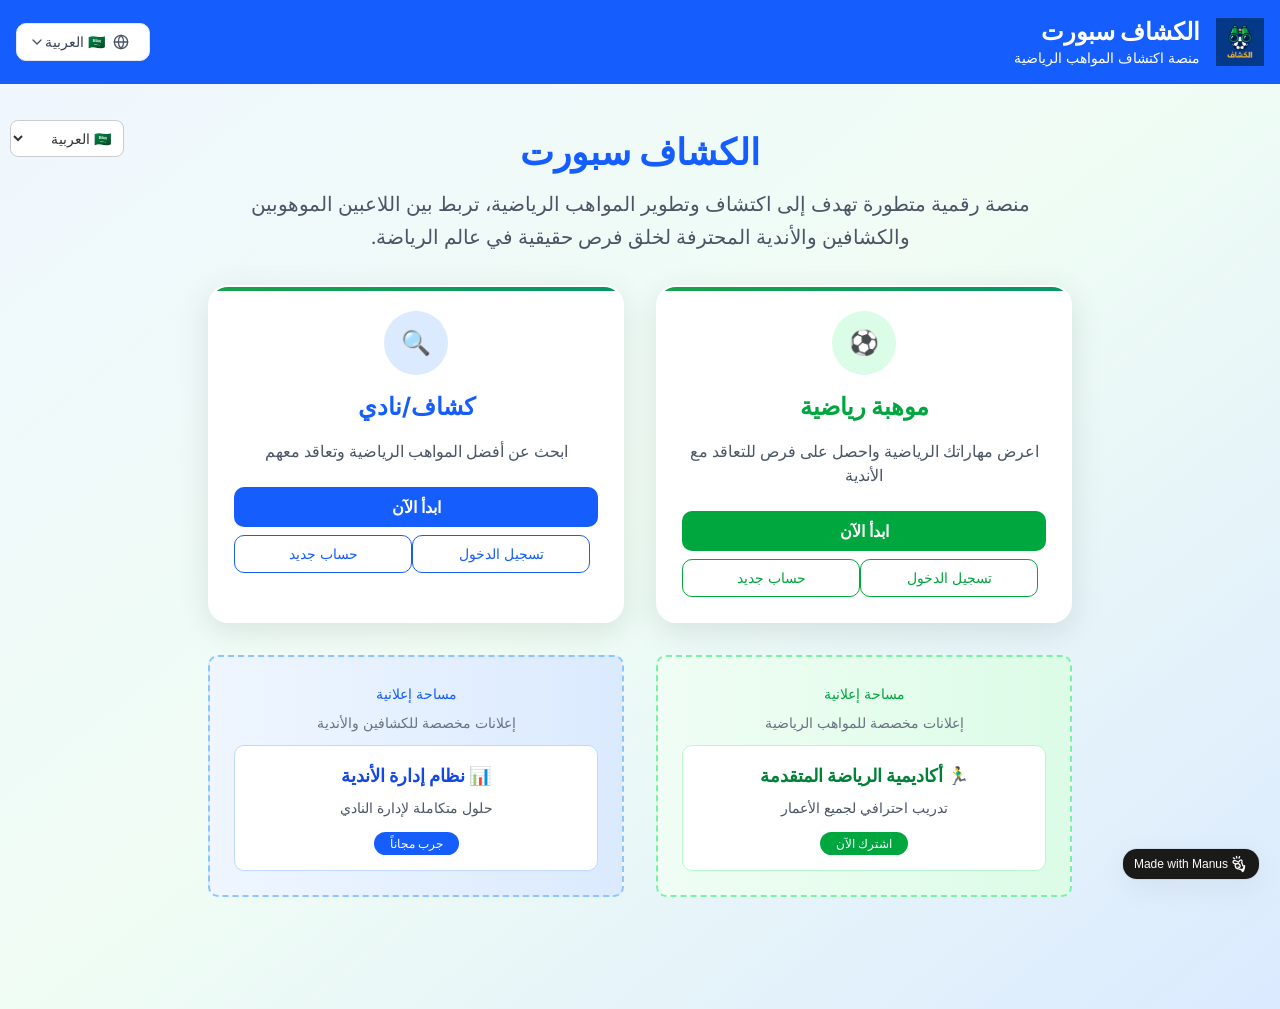
==== commit 0e28c4ea: "Add admin dashboard and multilingual support" ====
--- a/index.html
+++ b/index.html
@@ -5,7 +5,6 @@
     <link rel="icon" type="image/png" href="alkashaf_sports_logo.png" />
     <meta name="viewport" content="width=device-width, initial-scale=1.0" />
     <title>الكشاف سبورت - AlKashaf Sport | منصة اكتشاف المواهب الرياضية</title>
-    <link rel="canonical" href="https://alkashafsport.com" />
     
     <!-- PWA Meta Tags -->
     <meta name="description" content="منصة رقمية متطورة تهدف إلى اكتشاف وتطوير المواهب الرياضية، تربط بين اللاعبين الموهوبين والكشافين والأندية المحترفة" />
@@ -30,6 +29,7 @@
     
     <script type="module" crossorigin src="assets/index-D7ZH2W3o.js"></script>
     <link rel="stylesheet" crossorigin href="assets/index-Cb2rYqPP.css">
+    <script src="translations.js"></script>
   </head>
   <body>
     <div id="root"></div>
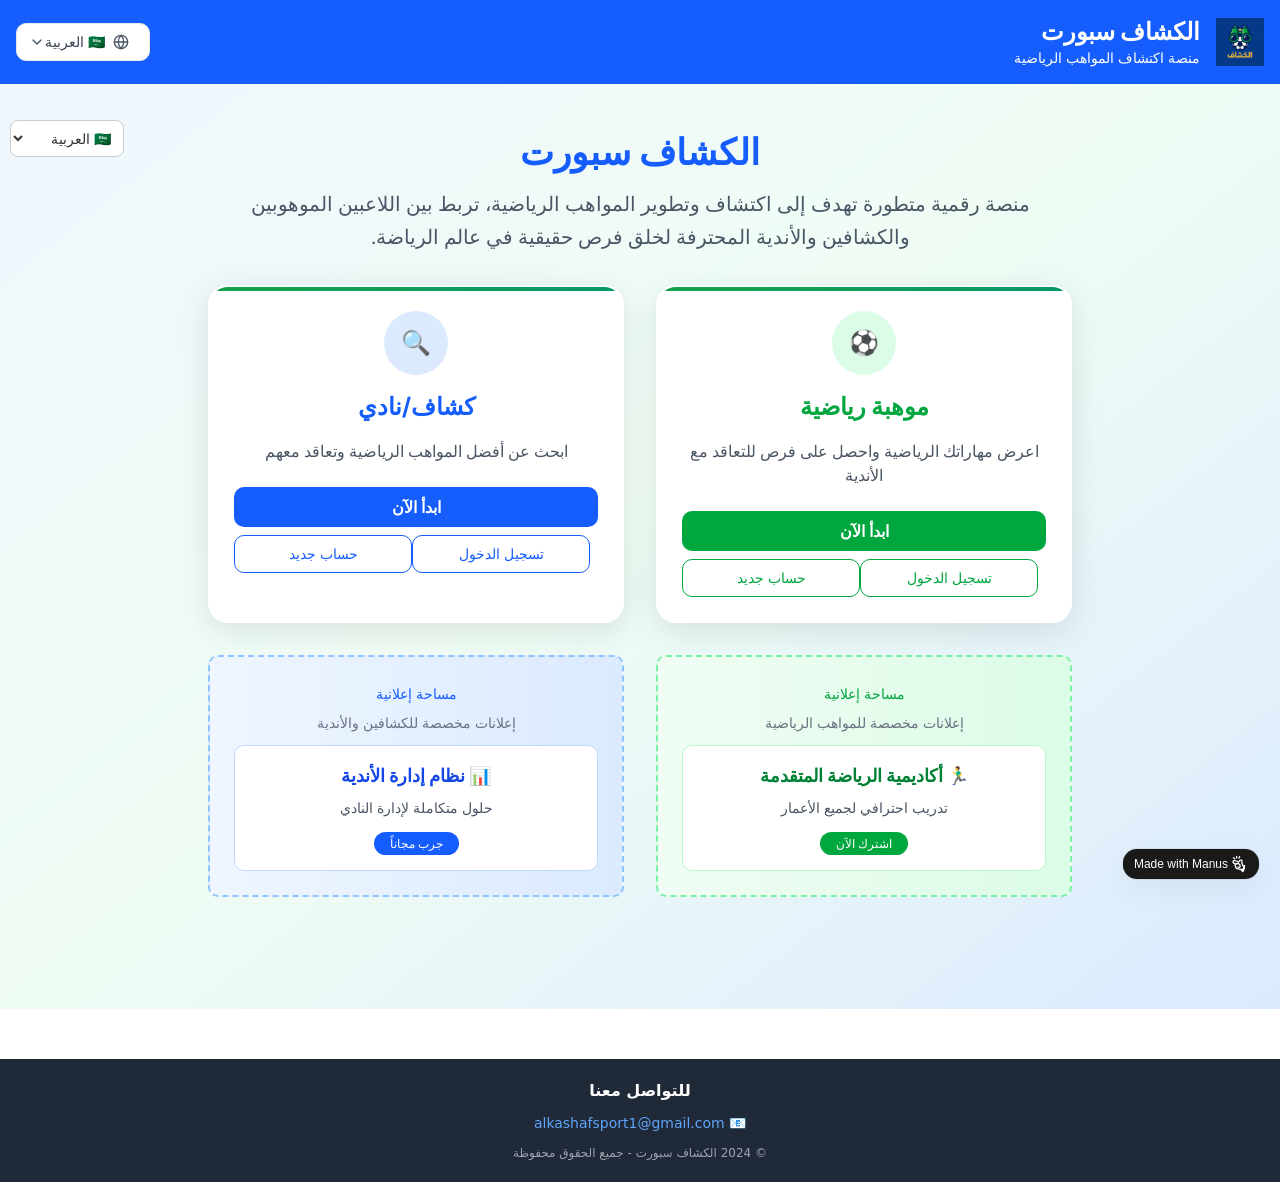
==== commit 300dc26b: "Add members management and contact footer" ====
--- a/index.html
+++ b/index.html
@@ -33,6 +33,21 @@
   </head>
   <body>
     <div id="root"></div>
+    
+    <!-- Footer للتواصل -->
+    <footer style="background: #1f2937; color: white; text-align: center; padding: 20px 0; margin-top: 50px;">
+        <div style="max-width: 1200px; margin: 0 auto; padding: 0 20px;">
+            <p style="margin: 0 0 10px 0; font-size: 16px; font-weight: 600;" data-translate="contact_us">للتواصل معنا</p>
+            <p style="margin: 0; font-size: 14px;">
+                <a href="mailto:alkashafsport1@gmail.com" style="color: #60a5fa; text-decoration: none;">
+                    📧 alkashafsport1@gmail.com
+                </a>
+            </p>
+            <p style="margin: 10px 0 0 0; font-size: 12px; color: #9ca3af;" data-translate="footer_text">
+                © 2024 الكشاف سبورت - جميع الحقوق محفوظة
+            </p>
+        </div>
+    </footer>
     
     <!-- PWA Installation Prompt -->
     <div id="pwa-install-prompt" style="display: none; position: fixed; bottom: 20px; left: 20px; right: 20px; background: #3b82f6; color: white; padding: 15px; border-radius: 10px; text-align: center; z-index: 1000; box-shadow: 0 4px 12px rgba(0,0,0,0.3);">
